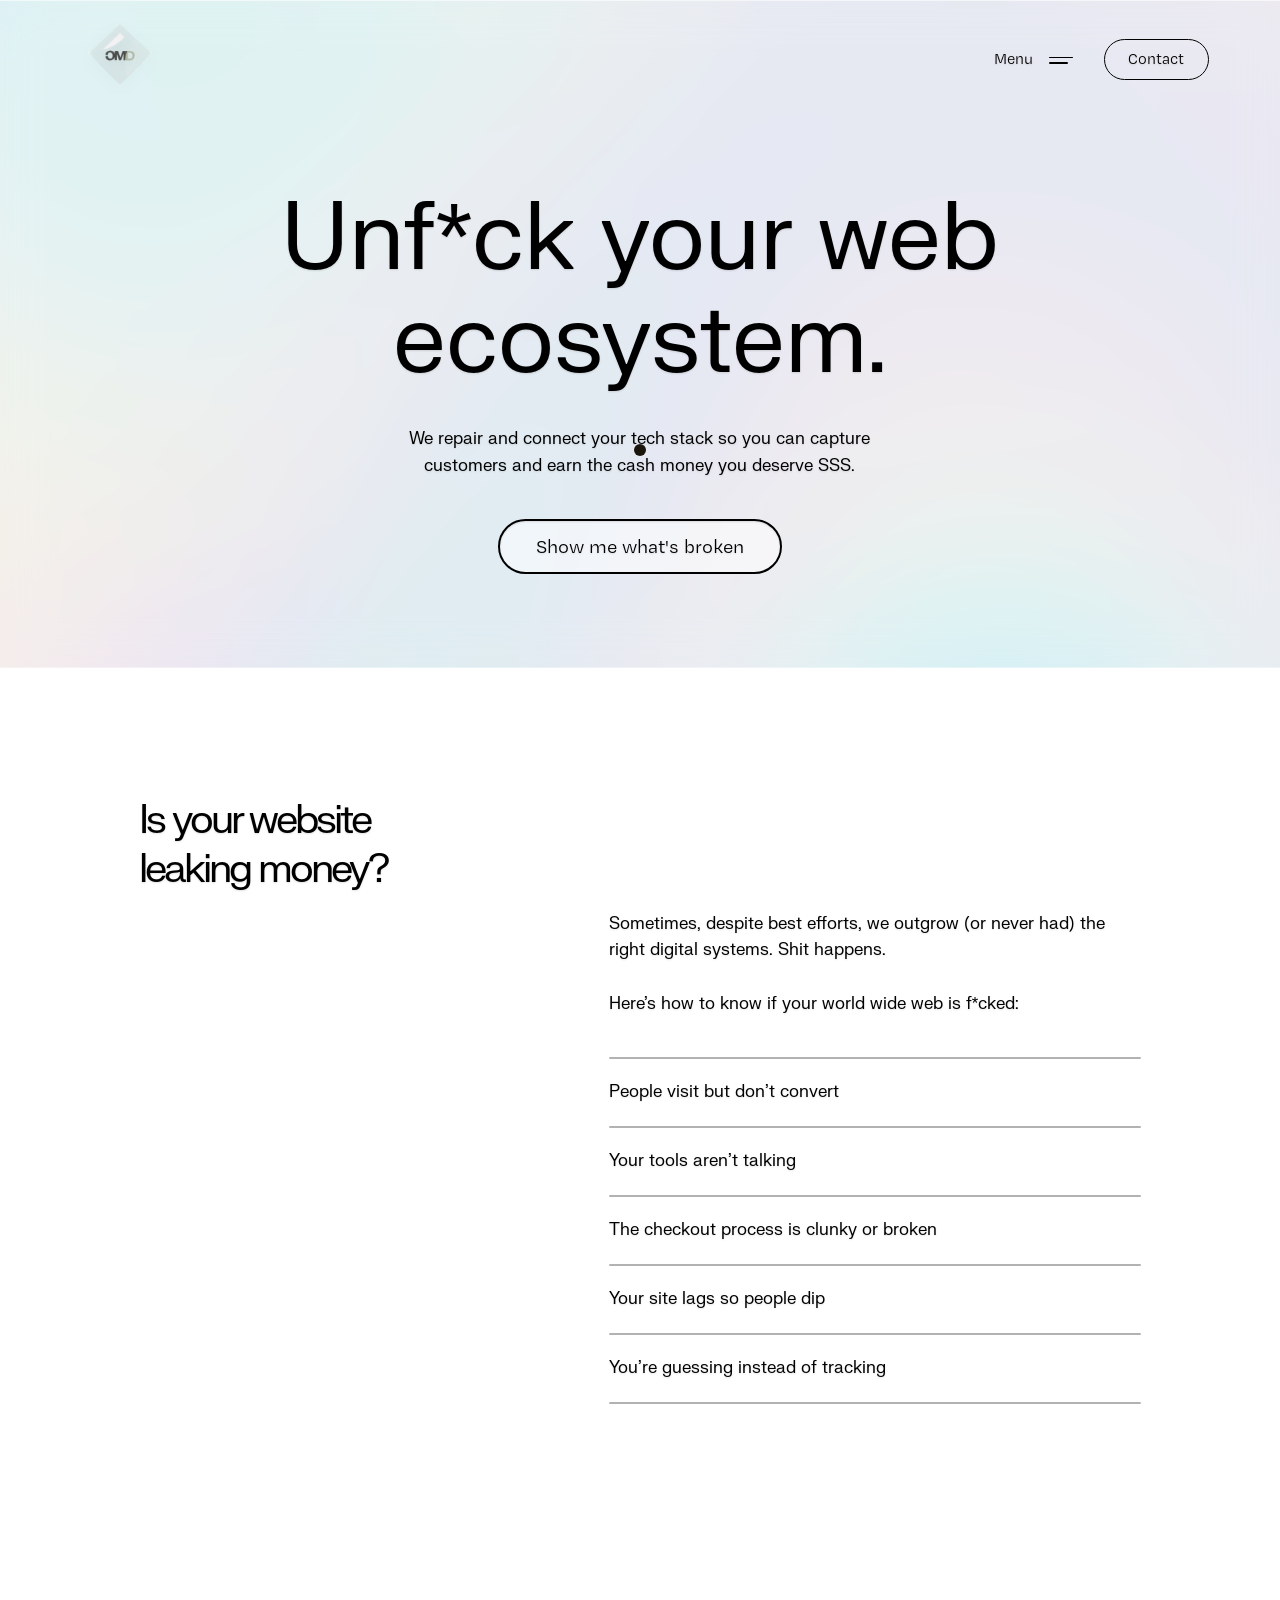
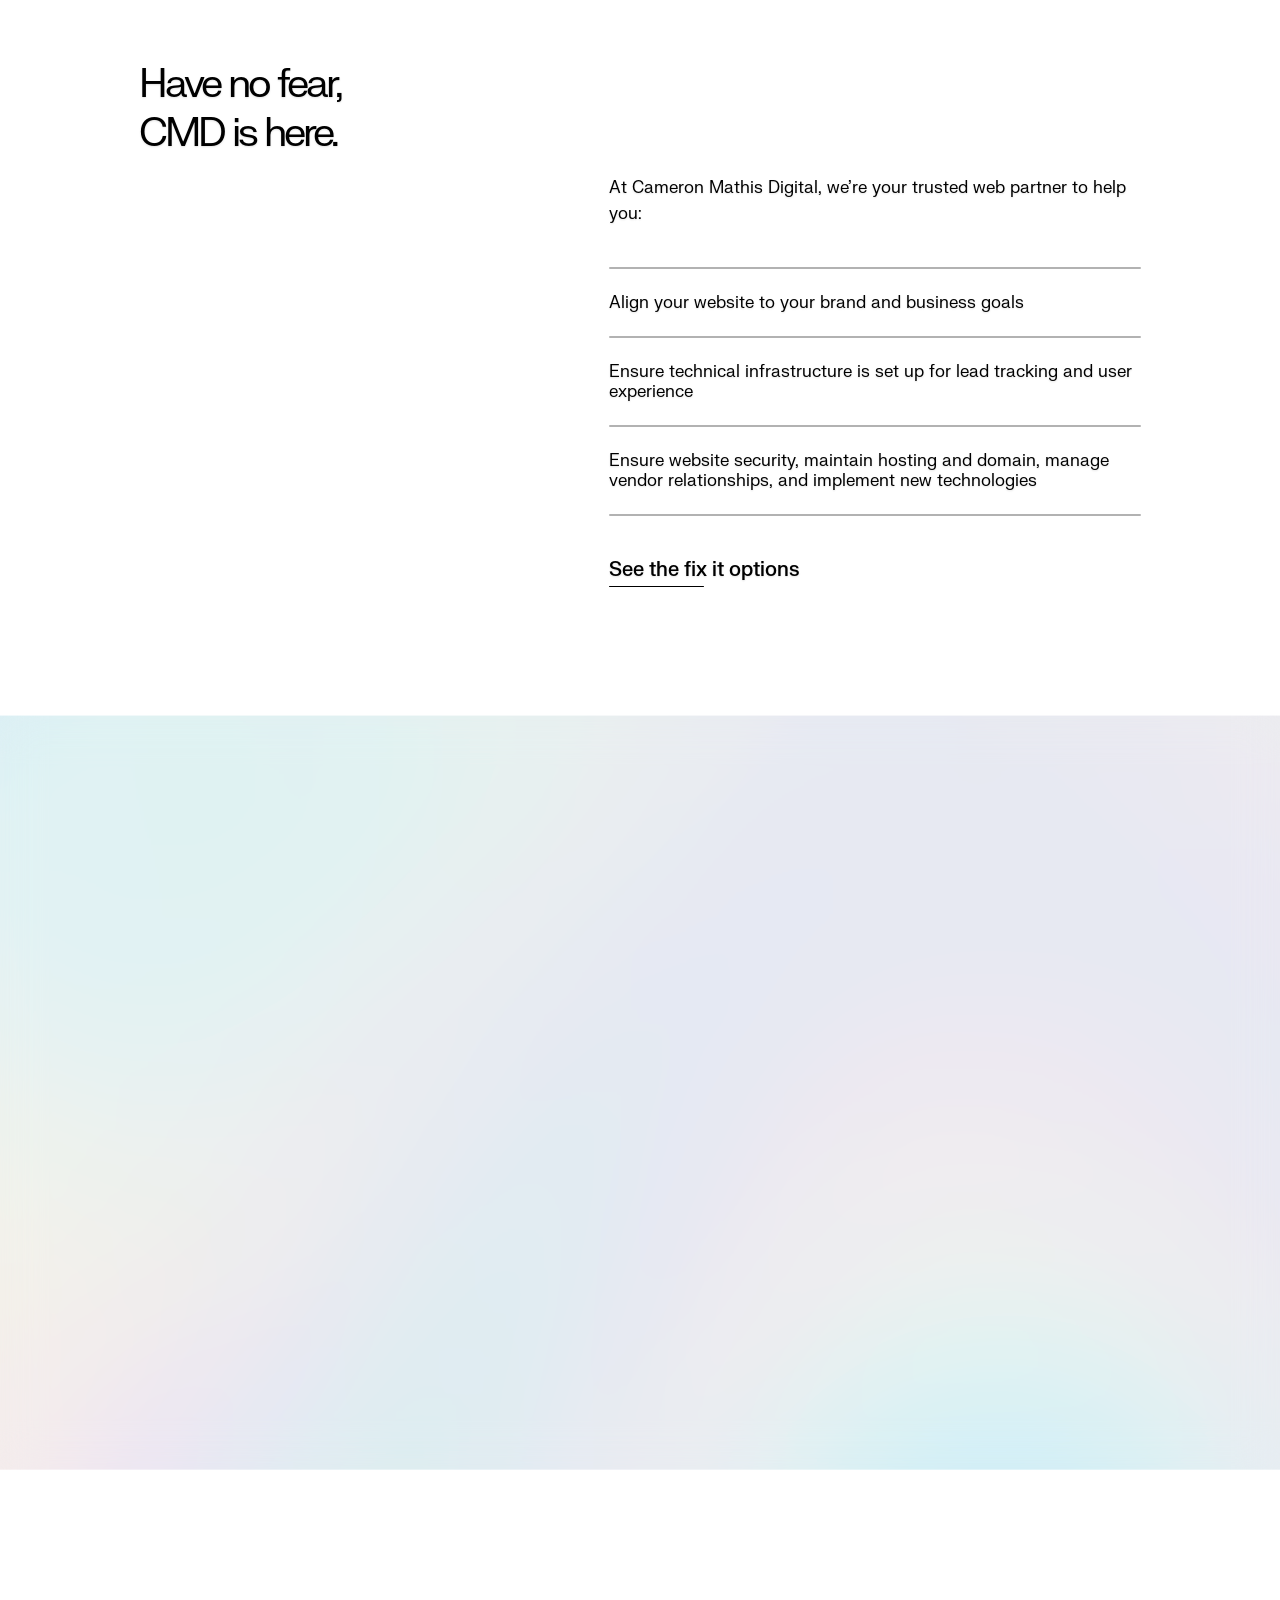
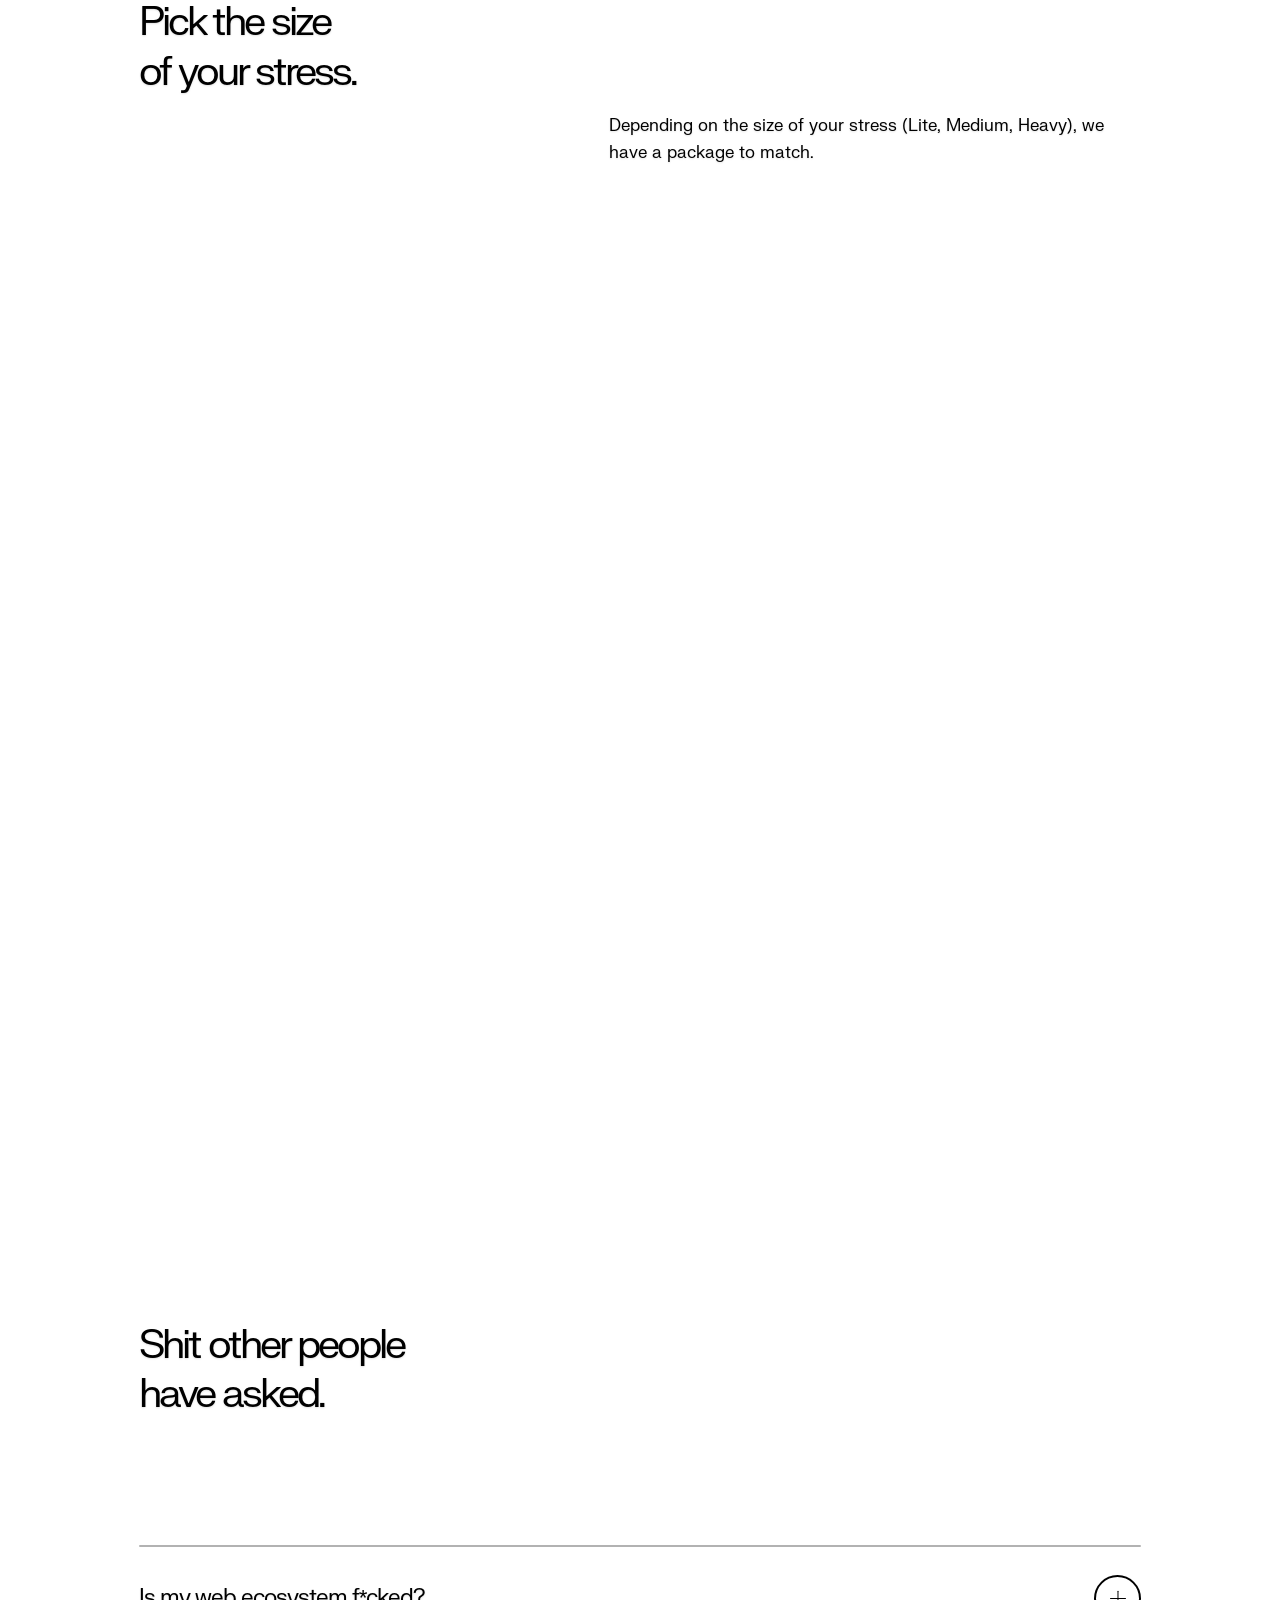
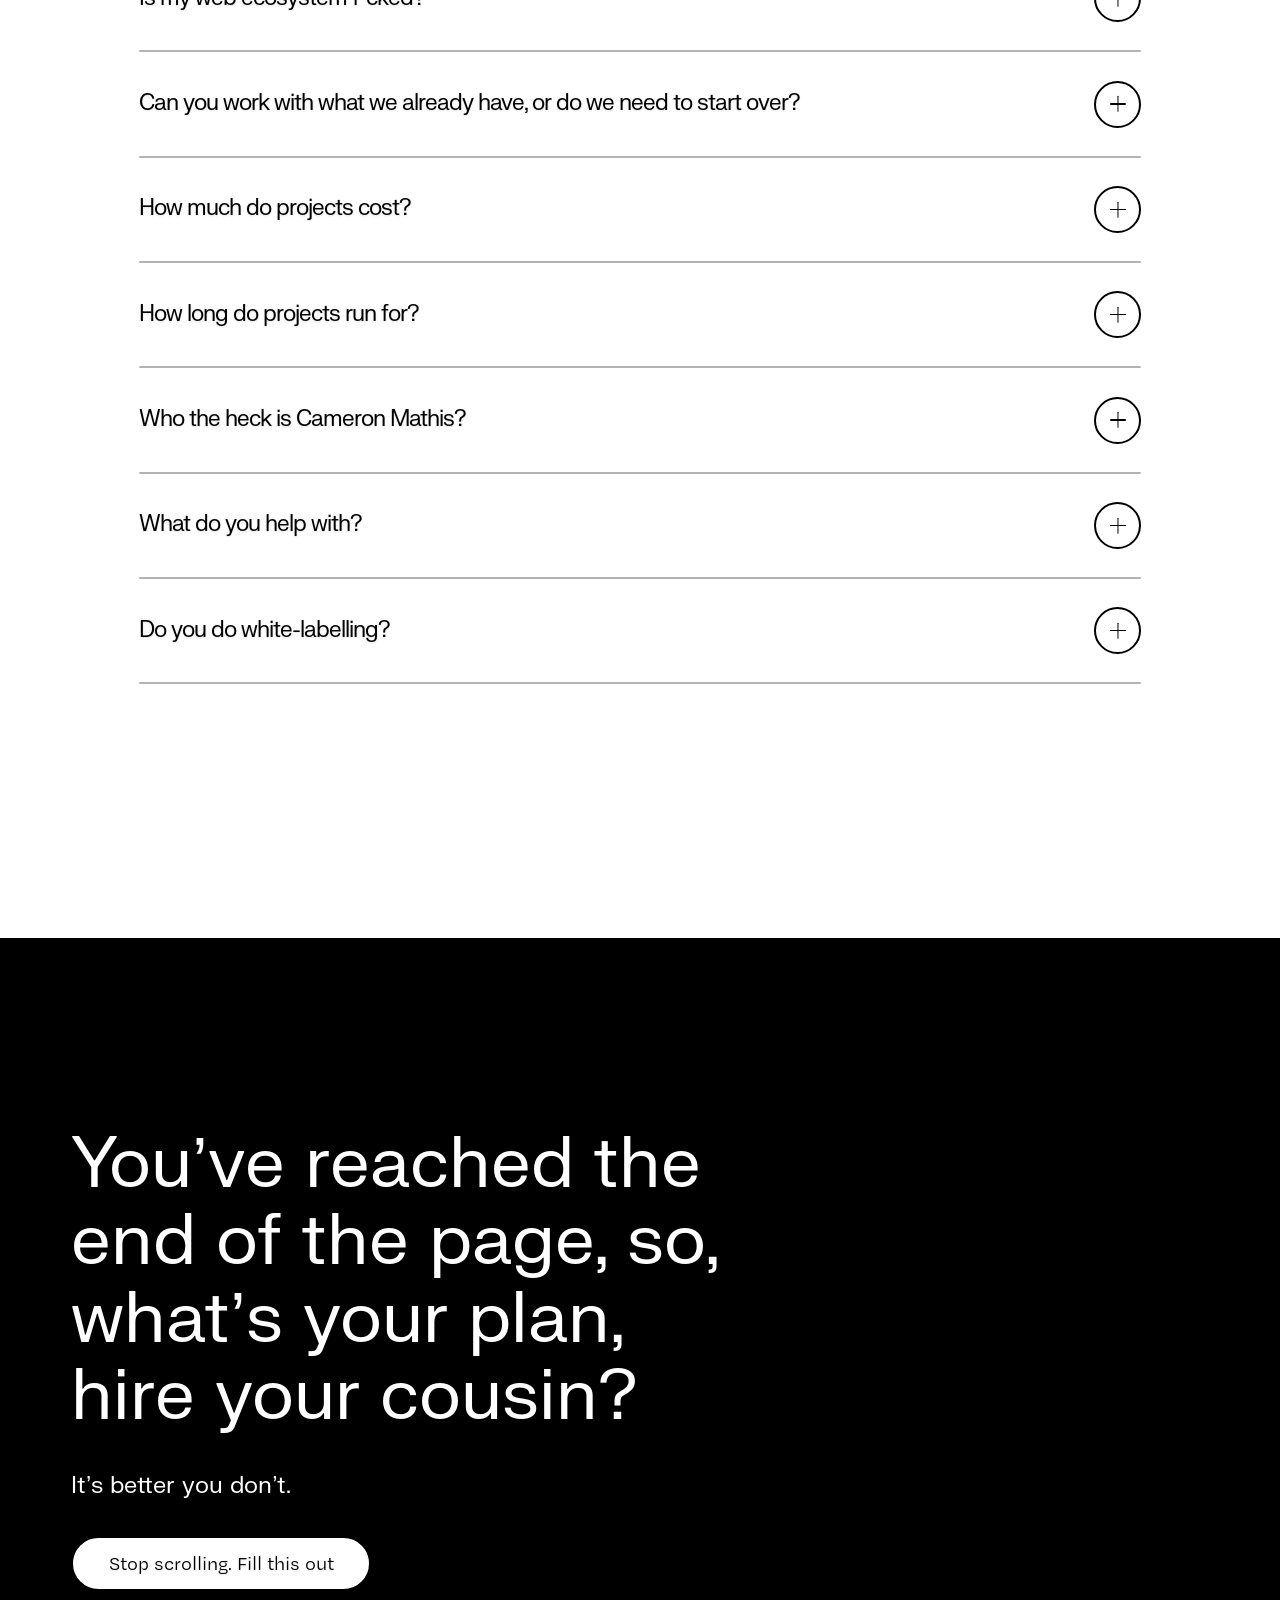
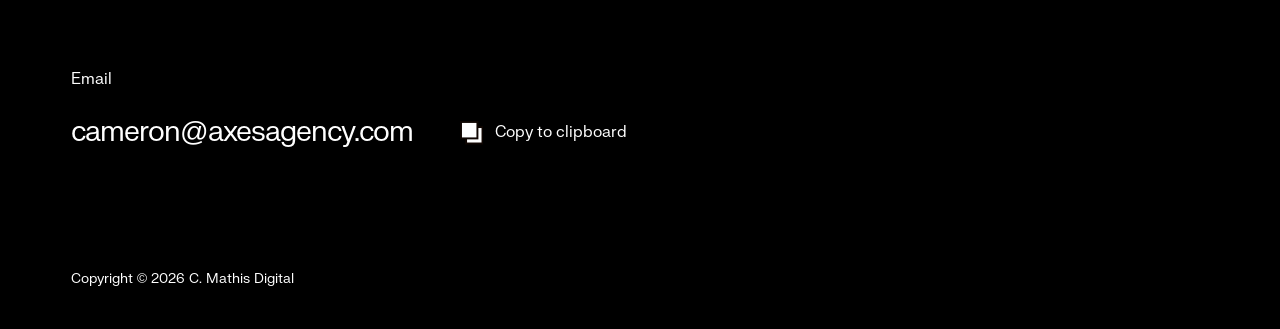
==== index.html @ 5ca5a6d3 "Rebalance Home profile and FAQ layout" ====
<!DOCTYPE html><!--  Last Published: Fri Nov 14 2025 07:41:12 GMT+0000 (Coordinated Universal Time)  -->
<html class="has-main-site has-faq-styles has-menu-styles has-content-bd3e60baa3 has-fluid-typography" data-wf-page="668653dd2ecaae8dc528843c" data-wf-site="668653dd2ecaae8dc52883ff" lang="en">
<head>
  <meta charset="utf-8">
  <title>Unf*ck Your Web Ecosystem | C. Mathis Digital</title>
  <meta name="description" content="We repair and connect your website and tech stack so you can capture customers. Web strategy, development, integrations and support from C. Mathis Digital.">
  <meta name="robots" content="noindex, nofollow, noarchive">
  <link rel="canonical" href="https://cmathisdigital.com/">
  <meta property="og:title" content="Unf*ck Your Web Ecosystem | C. Mathis Digital">
  <meta property="og:description" content="We repair and connect your website and tech stack so you can capture customers. Web strategy, development, integrations and support from C. Mathis Digital.">
  <meta property="og:url" content="https://cmathisdigital.com/">
  <meta property="og:type" content="website">
  <meta property="og:site_name" content="C. Mathis Digital">
  <meta property="og:locale" content="en_US">
  <meta property="og:image" content="https://cmathisdigital.com/images/cmd-opengraph-bg.jpg">
  <meta property="og:image:type" content="image/jpeg">
  <meta property="og:image:width" content="1920">
  <meta property="og:image:height" content="1080">
  <meta property="og:image:alt" content="C. Mathis Digital logo on a pastel holographic background">
  <meta name="twitter:card" content="summary_large_image">
  <meta name="twitter:title" content="Unf*ck Your Web Ecosystem | C. Mathis Digital">
  <meta name="twitter:description" content="We repair and connect your website and tech stack so you can capture customers. Web strategy, development, integrations and support from C. Mathis Digital.">
  <meta name="twitter:image" content="https://cmathisdigital.com/images/cmd-opengraph-bg.jpg">
  <meta name="twitter:image:alt" content="C. Mathis Digital logo on a pastel holographic background">
  <meta content="width=device-width, initial-scale=1" name="viewport">
  <link href="css/site.css?v=20260816-nav-cube-1" rel="stylesheet" type="text/css">
  <link href="css/pages/index.css?v=20260825-home-layout-3" rel="stylesheet" type="text/css">

  <script type="text/javascript">!function(o,c){var n=c.documentElement,t=" w-mod-";n.className+=t+"js",("ontouchstart"in o||o.DocumentTouch&&c instanceof DocumentTouch)&&(n.className+=t+"touch")}(window,document);</script>
  <link rel="icon" href="/cmd-website-staging/images/favicon.jpg" type="image/jpeg" sizes="32x32">
  <link rel="apple-touch-icon" href="/cmd-website-staging/images/webclip.jpg" sizes="256x256">
  <script src="/cmd-website-staging/js/tracking-config.js"></script>
  <script src="/cmd-website-staging/js/site-technical.js"></script>
  <script src="/cmd-website-staging/js/websites-cube.js?v=20260816-site-nav-1" type="module"></script>

</head>
<body class="main-site-page home-page">
  <div class="page-wrapper u-white-visible">
    <div class="cursor-wrapper hide-tablet blend-mode-difference">
      <div class="cursor_component text-align-center">
        <div class="cursor_dot">
          <div class="text-size-tiny is-cursor-text">View<br>project</div>
          <div class="button-reveal is-cursor-click-reveal"></div>
        </div>
      </div>
    </div>
    <nav data-w-id="37ed890e-b9cb-4460-ca87-1997b4a30c96" class="nav background-color-white">
      <div class="nav-container">
        <div class="nav-left">
          <a aria-label="home page link" data-w-id="37ed890e-b9cb-4460-ca87-1997b4a30c99" href="index.html" aria-current="page" class="nav-logo-link wsvc-nav-cube-link w-inline-block w--current">
            <span class="wsvc-cube-slot is-nav" data-cmd-cube data-cube-state="loading" aria-hidden="true">
              <video class="wsvc-cube-video" autoplay muted loop playsinline preload="auto" poster="assets/3d/cmd-crystal-cube/cmd-crystal-cube-v29_0001.png" width="1024" height="1024" aria-hidden="true" tabindex="-1" disablepictureinpicture style="position:absolute;inset:0;width:100%;height:100%;object-fit:contain;pointer-events:none;">
                <source src="assets/3d/cmd-crystal-cube/cmd-crystal-cube-v29-holo-alpha-web.webm" type='video/webm; codecs="vp9"'>
              </video>
              <img class="wsvc-cube-poster" src="assets/3d/cmd-crystal-cube/cmd-crystal-cube-v29_0001.png" width="1024" height="1024" loading="eager" decoding="async" fetchpriority="high" alt="" aria-hidden="true" style="position:absolute;inset:0;width:100%;height:100%;object-fit:contain;pointer-events:none;">
              <img class="wsvc-cube-fallback-logo" src="images/cmd-textlogo-transparent-dark.png" width="95" alt="" aria-hidden="true">
            </span>
          </a>
        </div>
        <div class="nav-right">
          <div fs-scrolldisable-element="toggle" data-w-id="37ed890e-b9cb-4460-ca87-1997b4a30c9b" class="nav-menu">
            <div class="padding-xxsmall">
              <div class="nav-button-text">Menu</div>
            </div>
            <div class="nav-button-burger">
              <div class="margin-bottom margin-custom2">
                <div class="burger-line top"></div>
              </div>
              <div class="burger-line bottom"></div>
            </div>
          </div>
          <a href="contact.html" id="cta-nav-contact" data-w-id="21a7c11e-49ca-c744-90dd-bbe94557fd65" class="button is-nav-button hide-mobile-landscape w-inline-block">
            <div class="button-text is-nav-button">Contact</div>
            <div class="button-reveal is-nav-button"></div>
          </a>
        </div>
      </div>
    </nav>
    <aside class="mega-menu_component background-color-black">
      <div class="mega-menu_inner-wrapper">
        <div class="mega-menu_grid">
          <nav class="menu_component">
            <a data-w-id="fe5844d1-ebc9-caad-d14b-fea8ce149991" href="about-me.html" class="menu_item is-mega-menu one w-inline-block">
              <div class="menu_item-inner">
                <div class="heading-custom1 is-mega-menu">El Head Honcho</div>
                <div class="div-hide is-menu-item">
                  <div class="menu_item-line is-white"></div>
                </div>
              </div>
            </a>
            <a data-w-id="fe5844d1-ebc9-caad-d14b-fea8ce149991" href="websites.html" class="menu_item is-mega-menu two w-inline-block">
              <div class="menu_item-inner">
                <div class="heading-custom1 is-mega-menu">Websites</div>
                <div class="div-hide is-menu-item">
                  <div class="menu_item-line is-white"></div>
                </div>
              </div>
            </a>
            <a href="ai-readiness.html" class="menu_item is-mega-menu two w-inline-block">
              <div class="menu_item-inner">
                <div class="heading-custom1 is-mega-menu">AI Readiness</div>
                <div class="div-hide is-menu-item"><div class="menu_item-line is-white"></div></div>
              </div>
            </a>
            <a data-w-id="fe5844d1-ebc9-caad-d14b-fea8ce149991" href="services.html" class="menu_item is-mega-menu two w-inline-block">
              <div class="menu_item-inner">
                <div class="heading-custom1 is-mega-menu">Fix it Options</div>
                <div class="div-hide is-menu-item">
                  <div class="menu_item-line is-white"></div>
                </div>
              </div>
            </a>
            <a data-w-id="fe5844d1-ebc9-caad-d14b-fea8ce149991" href="contact.html" class="menu_item is-mega-menu three w-inline-block">
              <div class="menu_item-inner">
                <div class="heading-custom1 is-mega-menu">Fill This Out</div>
                <div class="div-hide is-menu-item">
                  <div class="menu_item-line is-white"></div>
                </div>
              </div>
            </a>
            <a data-w-id="fe5844d1-ebc9-caad-d14b-fea8ce149991" href="index.html#faq-general" class="menu_item is-mega-menu four w-inline-block">
              <div class="menu_item-inner">
                <div class="heading-custom1 is-mega-menu">FAQ</div>
                <div class="div-hide is-menu-item">
                  <div class="menu_item-line is-white"></div>
                </div>
              </div>
            </a>
          </nav>
          <div id="w-node-fe5844d1-ebc9-caad-d14b-fea8ce14999d-ce149979" class="footer_top is-mega-menu">
            <div class="margin-bottom margin-medium hide-tablet">
              <div class="animated-heading_component">
                <div class="footer_heading-wrapper hide-tablet">
                  <div class="div-hide">
                    <div class="heading-line-one heading-medium">Want to start a project together?</div>
                  </div>
                  <div class="div-hide">
                    <div class="heading-line-two heading-medium">Get in touch</div>
                  </div>
                </div>
              </div>
              <div class="footer_heading-wrapper show-tablet">
                <h2 class="heading-medium">Want to start a project together? Get in touch</h2>
              </div>
            </div>
            <div class="margin-bottom margin-medium">
              <div class="footer_block">
                <div class="margin-bottom margin-0">
                  <div class="text-size-small">Email</div>
                </div>
                <div class="footer_email-wrapper">
                  <div fs-copyclip-element="copy-sibling" class="heading-small is-footer-link-text">cameron@axesagency.com</div>
                  <div fs-copyclip-message="Copied!" fs-copyclip-element="click" class="button-clipboard is-inverted">
                    <div class="button-clipboard-content">
                      <div class="button-clipboard-icon is-inverted w-embed"><svg width="100%" viewbox="0 0 24 25" fill="none" xmlns="http://www.w3.org/2000/svg">
                          <rect x="6.20312" y="7.20386" width="16.7972" height="16.7972" fill="white" stroke="#0F0602" stroke-width="2"></rect>
                          <rect x="1" y="1.99878" width="16.7972" height="16.7972" fill="white" stroke="#0F0602" stroke-width="2"></rect>
                        </svg></div>
                      <div class="text-size-small">Copy to clipboard</div>
                    </div>
                  </div>
                </div>
              </div>
            </div>
          </div>
        </div>
      </div>
    </aside>
    <main class="main-wrapper u-hue-rotate-start">
      <header class="section-home-header background-color-white">
        <div class="page-padding">
          <div class="container-large">
            <div class="padding-top padding-header">
              <div class="padding-vertical padding-xhuge hero">
                <div class="header_component home-hero-center u-max-width-62">
                  <h1 class="heading-xxlarge">Unf*ck your web ecosystem.</h1>
                  <div class="max-width-medium margin-top margin-small home-hero-subheadline">
                    <p class="text-size-regular">We repair and connect your tech stack so you can capture customers and earn the cash money you deserve $$$.</p>
                  </div>
                  <div class="margin-top margin-medium u-flex-center">
                    <div class="button-row u-justify-center">
                      <a id="cta-hero-services" href="services.html" class="button w-inline-block">
                        <div class="button-text">Show me what&#x27;s broken</div>
                        <div class="button-reveal"></div>
                      </a>
                    </div>
                  </div>
                </div>
              </div>
            </div>
          </div>
        </div>
      </header>
      <section class="section-home-2col background-color-gradient-bottom">
        <div class="page-padding">
          <div class="container-medium">
            <div class="padding-vertical padding-xhuge">
              <div class="_2col_component">
                <div class="_2col_content-left">
                  <div class="margin-bottom margin-xxsmall is-bigger-from-tablet">
                    <h2 class="max-width-small heading-medium u-heading-reset">
                      <span data-w-id="2f48ef6e-76c6-fb0f-0978-a3b91b677246" class="animated-heading_component hide-tablet u-display-block">
                        <span class="div-hide u-display-block"><span class="heading-line-one heading-large">Is your website</span></span>
                        <span class="div-hide u-display-block"><span class="heading-line-two heading-large">leaking money?</span></span>
                      </span>
                      <span class="show-tablet">Is your website leaking money?</span>
                    </h2>
                  </div>
                </div>
                <div class="_2col_content-right">
                  <div class="_2col_description-wrapper">
                    <div class="margin-bottom margin-medium">
                      <div class="max-width-medium">
                        <p data-w-id="c237e8fe-7716-ce5e-6b6c-036e14e442c2" class="text-size-medium overflow-hidden"><span class="p-line-one text-inline-tablet">Sometimes, despite best efforts, we outgrow (or never had) the right digital systems. Shit happens.<br><br>Here&#x27;s how to know if your world wide web is f*cked:</span></p>
                      </div>
                    </div>
                    <div class="max-width-medium">
                      <div class="track-line"></div>
                      <div class="div-block-5">
                        <div class="text-size-medium">People visit but don&#x27;t convert</div>
                      </div>
                      <div class="track-line"></div>
                      <div class="div-block-5">
                        <div class="text-size-medium">Your tools aren&#x27;t talking</div>
                      </div>
                      <div class="track-line"></div>
                      <div class="div-block-5">
                        <div class="text-size-medium">The checkout process is clunky or broken</div>
                      </div>
                      <div class="track-line"></div>
                      <div class="div-block-5">
                        <div class="text-size-medium">Your site lags so people dip</div>
                      </div>
                      <div class="track-line"></div>
                      <div class="div-block-5">
                        <div class="text-size-medium">You&#x27;re guessing instead of tracking</div>
                      </div>
                      <div class="track-line"></div>
                    </div>
                  </div>
                </div>
              </div>
            </div>
          </div>
        </div>
      </section>
      <section class="section-home-2col background-color-white">
        <div class="page-padding">
          <div class="container-medium">
            <div class="padding-vertical padding-xhuge">
              <div class="_2col_component">
                <div class="_2col_content-left">
                  <div class="margin-bottom margin-xxsmall is-bigger-from-tablet">
                    <h2 class="max-width-small heading-medium u-heading-reset">
                      <span class="animated-heading_component hide-tablet u-display-block">
                        <span class="div-hide u-display-block"><span class="heading-line-one heading-large">Have no fear,</span></span>
                        <span class="div-hide u-display-block"><span class="heading-line-two heading-large">CMD is here.</span></span>
                      </span>
                      <span class="show-tablet">Have no fear, CMD is here.</span>
                    </h2>
                  </div>
                </div>
                <div class="_2col_content-right">
                  <div class="_2col_description-wrapper">
                    <div class="margin-bottom margin-medium">
                      <div class="max-width-medium">
                        <p class="text-size-medium">At Cameron Mathis Digital, we&#x27;re your trusted web partner to help you:</p>
                      </div>
                    </div>
                    <div class="margin-bottom margin-medium">
                      <div class="max-width-medium">
                        <div class="track-line"></div>
                        <div class="div-block-5">
                          <div class="text-size-regular">Align your website to your brand and business goals</div>
                        </div>
                        <div class="track-line"></div>
                        <div class="div-block-5">
                          <div class="text-size-regular">Ensure technical infrastructure is set up for lead tracking and user experience</div>
                        </div>
                        <div class="track-line"></div>
                        <div class="div-block-5">
                          <div class="text-size-regular">Ensure website security, maintain hosting and domain, manage vendor relationships, and implement new technologies</div>
                        </div>
                        <div class="track-line"></div>
                      </div>
                    </div>
                    <a id="cta-home-fixit" href="services.html" class="button-secondary w-inline-block">
                      <div class="button-secondary-text">See the fix it options</div>
                      <div class="div-hide is-button-secondary">
                        <div data-w-id="8ffd0de7-1075-d814-b42c-c760c6ef49a0" class="button-secondary-line one"></div>
                        <div data-w-id="93a63694-6f9f-c37e-8aee-d4d6f730e2eb" class="button-secondary-line two"></div>
                        <div data-w-id="58793d79-93f6-2309-1682-ac3f5063f2a1" class="button-secondary-line three"></div>
                      </div>
                    </a>
                  </div>
                </div>
              </div>
            </div>
          </div>
        </div>
      </section>
      <section class="section-home-testimonial overflow-hidden">
        <div class="page-padding">
          <div class="container-large overflow-hidden">
            <div class="padding-bottom">
              <div data-w-id="3a5b6956-8c74-ef88-5dc9-c2d744c58178" class="testimonial_component">
                <div class="margin-bottom margin-large">
                  <div id="basic-swiper" class="swiper w-dyn-list">
                    <div class="swiper-wrapper testimonial_list">
                      <div class="swiper-slide testimonial_item">
                        <div class="margin-bottom margin-medium">
                          <div class="testimonial_text-wrapper">
                            <div class="max-width-large">
                              <p class="text-size-large is-testimonial-text">&#x201C;Cameron is the magic bringing your vision to life. Cameron&#x2019;s expertise in web and mobile platforms, digital advertising and marketing, combined with his dedication and talent, make him essential to any project.&#x201D;</p>
                            </div>
                          </div>
                        </div>
                        <div class="max-width-large align-center">
                          <div class="testimonial_profile">
                            <div class="testimonial_profile-title">
                              <div class="margin-bottom margin-tiny">
                                <h3 class="heading-small">Kate Chaung</h3>
                              </div>
                              <div class="text-size-regular">Founder and CEO, K8C Studio</div>
                            </div>
                          </div>
                        </div>
                      </div>
                      <div class="swiper-slide testimonial_item">
                        <div class="margin-bottom margin-medium">
                          <div class="testimonial_text-wrapper">
                            <div class="max-width-large">
                              <p class="text-size-large is-testimonial-text">&#x201C;We needed a site that could handle complex functionality without losing the vision behind the brand, and Cameron delivered on both. He&#x2019;s stayed on to support and evolve the site with us, and has become a true partner in the process.&#x201D;</p>
                            </div>
                          </div>
                        </div>
                        <div class="max-width-large align-center">
                          <div class="testimonial_profile">
                            <div class="testimonial_profile-title">
                              <div class="margin-bottom margin-tiny">
                                <h3 class="heading-small">Garvy Golden</h3>
                              </div>
                              <div class="text-size-regular">Founder, Spark DNA</div>
                            </div>
                          </div>
                        </div>
                      </div>
                    </div>
                  </div>
                </div>
                <div class="testimonial_arrow-wrapper">
                  <div id="testimonial-arrow-left" data-w-id="d3977386-fe9a-3cb7-0ed1-60b1de2d84f7" class="testimonial_arrow-left">
                    <div data-w-id="45b06491-169f-525f-5855-82f18e6fb4a3" class="testimonial_arrow-icon is-left w-embed"><svg width="20" height="13" viewbox="0 0 20 13" fill="none" xmlns="http://www.w3.org/2000/svg">
                        <path d="M19.5 6.025V7.725H11.9276V6.025H19.5Z" fill="#0F0602"></path>
                        <path d="M10.8355 12.5L0 7.325V5.675L10.8355 0.5V2.425L5.45511 4.7C4.0602 5.3 2.69019 5.85 1.37 6.375V6.6C2.7151 7.15 4.11002 7.7 5.45511 8.3L10.8355 10.575V12.5Z" fill="#0F0602"></path>
                      </svg></div>
                    <div data-w-id="41488203-d76b-a598-25cb-224b24271f99" class="testimonial_arrow-icon is-hover-left w-embed"><svg width="20" height="13" viewbox="0 0 20 13" fill="none" xmlns="http://www.w3.org/2000/svg">
                        <path d="M19.5 6.025V7.725H11.9276V6.025H19.5Z" fill="#ffffff"></path>
                        <path d="M10.8355 12.5L0 7.325V5.675L10.8355 0.5V2.425L5.45511 4.7C4.0602 5.3 2.69019 5.85 1.37 6.375V6.6C2.7151 7.15 4.11002 7.7 5.45511 8.3L10.8355 10.575V12.5Z" fill="#ffffff"></path>
                      </svg></div>
                    <div data-w-id="1f585e3a-282f-2923-cfdb-76f6eab1cf92" class="button-reveal"></div>
                  </div>
                  <div id="testimonial-arrow-right" data-w-id="d3977386-fe9a-3cb7-0ed1-60b1de2d84f8" class="testimonial_arrow-right w-node-d3977386-fe9a-3cb7-0ed1-60b1de2d84f8-c528843c">
                    <div data-w-id="ec03e53a-0812-eda1-c5f3-3ec8bbaa29e8" class="testimonial_arrow-icon is-hover-right w-embed"><svg width="20" height="13" viewbox="0 0 20 13" fill="none" xmlns="http://www.w3.org/2000/svg">
                        <path d="M0 6.025V7.725H7.57239V6.025H0Z" fill="#ffffff"></path>
                        <path d="M8.66451 12.5L19.5 7.325V5.675L8.66451 0.5V2.425L14.0449 4.7C15.4398 5.3 16.8098 5.85 18.13 6.375V6.6C16.7849 7.15 15.39 7.7 14.0449 8.3L8.66451 10.575V12.5Z" fill="#ffffff"></path>
                      </svg></div>
                    <div data-w-id="cd9953f7-5682-6d03-be0b-f286f3052e09" class="testimonial_arrow-icon is-right w-embed"><svg width="20" height="13" viewbox="0 0 20 13" fill="none" xmlns="http://www.w3.org/2000/svg">
                        <path d="M0 6.025V7.725H7.57239V6.025H0Z" fill="#0F0602"></path>
                        <path d="M8.66451 12.5L19.5 7.325V5.675L8.66451 0.5V2.425L14.0449 4.7C15.4398 5.3 16.8098 5.85 18.13 6.375V6.6C16.7849 7.15 15.39 7.7 14.0449 8.3L8.66451 10.575V12.5Z" fill="currentColor"></path>
                      </svg></div>
                    <div data-w-id="c67a216f-4bef-f1bd-a618-db8f934ed016" class="button-reveal"></div>
                  </div>
                </div>
              </div>
            </div>
          </div>
        </div>
      </section>
      <section class="section-home-2col background-color-white">
        <div class="page-padding">
          <div class="container-medium">
            <div class="padding-vertical padding-xhuge">
              <div class="_2col_component">
                <div class="_2col_content-left">
                  <div class="margin-bottom margin-xxsmall is-bigger-from-tablet">
                    <h2 class="max-width-small heading-medium u-heading-reset">
                      <span class="animated-heading_component hide-tablet u-display-block">
                        <span class="div-hide u-display-block"><span class="heading-line-one heading-large">Pick the size</span></span>
                        <span class="div-hide u-display-block"><span class="heading-line-two heading-large">of your stress.</span></span>
                      </span>
                      <span class="show-tablet">Pick the size of your stress.</span>
                    </h2>
                  </div>
                </div>
                <div class="_2col_content-right">
                  <div class="_2col_description-wrapper">
                    <div class="margin-bottom margin-medium">
                      <div class="max-width-medium">
                        <p class="text-size-medium">Depending on the size of your stress (Lite, Medium, Heavy), we have a package to match.</p>
                      </div>
                    </div>
                    <a id="cta-home-packages" data-w-id="4aa678d6-333d-3dec-ae2f-285d0b671c4e" href="services.html" class="button w-inline-block">
                      <div data-w-id="3aed339a-b825-eb6b-a7d1-6984985f5052" class="button-text">Unf*ck your web</div>
                      <div data-w-id="68bf4417-ee32-23a5-981f-15aa923c042a" class="button-reveal"></div>
                    </a>
                  </div>
                </div>
              </div>
            </div>
          </div>
        </div>
      </section>
      <section class="section-about-profile">
        <div class="page-padding">
          <div class="container-medium">
            <div class="padding-vertical padding-xhuge">
              <div data-w-id="3300fbd6-0db9-5030-695c-df2a8a42260f" class="w-layout-grid about-profile_component home u-opacity-0">
                <div id="w-node-_3300fbd6-0db9-5030-695c-df2a8a422610-c528843c" class="about-profile_content">
                  <div data-w-id="76c8c355-fa28-1f39-e8c9-42666e18d257" class="animated-heading_component">
                    <div class="home-about-heading hide-tablet">
                      <div class="div-hide">
                        <div class="heading-line-one heading-large">And who&#x2019;s this</div>
                      </div>
                      <div class="div-hide">
                        <div class="heading-line-two heading-large">Cameron guy?</div>
                      </div>
                    </div>
                    <h2 class="home-about-heading-mobile heading-large show-tablet"><span>And who&#x2019;s this</span><span>Cameron guy?</span></h2>
                  </div>
                  <div id="w-node-_7ec52d89-2dda-6034-a08f-33602b5c4dcc-c528843c" class="about-profile_image-wrapper desktop-hide">
                    <div class="image-showcase-vertical home"><img src="images/CMD-website---bw-headshot1.jpg" loading="lazy" width="Auto" sizes="100vw" alt="" srcset="images/CMD-website---bw-headshot1-p-500.jpg 500w, images/CMD-website---bw-headshot1-p-800.jpg 800w, images/CMD-website---bw-headshot1-p-1080.jpg 1080w, images/CMD-website---bw-headshot1.jpg 1195w" class="image-wrapper_image low-opac">
                      <div class="reveal-bottom"></div>
                    </div>
                  </div>
                  <div class="max-width-medium margin-top home-about-summary">
                    <p data-w-id="3300fbd6-0db9-5030-695c-df2a8a422612" class="text-size-regular large-mobile"><span class="p-line-one text-inline-tablet">Meet Cameron Mathis &#x2014; a punk-coded web strategist from Fresno who has spent a decade turning messy digital systems into websites that are easier to use and better at making money. He combines web strategy, design, development, and marketing into practical systems that work. Offline, he&#x2019;s usually walking the dog, playing one of four instruments, or on the golf course.</span></p>
                    <div class="home-about-credentials">
                      <div class="home-about-credential">
                        <h3 class="home-about-credential-label">Experience</h3>
                        <p>Infinite Marketing &#x2014; Web Director (2023+)<br>McAdams Group &#x2014; Sr. Web Strategist (2022+)<br>Axes Agency &#x2014; Web/Digital Director (2019+)<br>Fandom Marketing &#x2014; Web Project Manager (2017&#x2013;2019)</p>
                      </div>
                      <div class="home-about-credential">
                        <h3 class="home-about-credential-label">Selected brands</h3>
                        <p>Clif Bar, Zeiss, Bumble Bee, Clorox, Luna Bar, Muscle Sport, Bowflex, Qualcomm, Ford, Robin&#x27;s Brothers, and Upwork.</p>
                      </div>
                    </div>
                    <div class="button-row margin-top margin-small">
                      <a id="cta-home-about" href="about-me.html" class="button-secondary w-inline-block">
                        <div class="button-secondary-text">He seems cool</div>
                        <div class="div-hide is-button-secondary">
                          <div data-w-id="8ffd0de7-1075-d814-b42c-c760c6ef49a0" class="button-secondary-line one"></div>
                          <div data-w-id="93a63694-6f9f-c37e-8aee-d4d6f730e2eb" class="button-secondary-line two"></div>
                          <div data-w-id="58793d79-93f6-2309-1682-ac3f5063f2a1" class="button-secondary-line three"></div>
                        </div>
                      </a>
                    </div>
                  </div>
                </div>
                <div id="w-node-_3300fbd6-0db9-5030-695c-df2a8a422621-c528843c" class="about-profile_image-wrapper mobile-hide">
                  <div class="image-showcase-vertical home"><img src="images/CMD-website---bw-headshot1.jpg" loading="lazy" width="Auto" sizes="(max-width: 479px) 298.2124938964844px, (max-width: 767px) 62vw, 29vw" alt="" srcset="images/CMD-website---bw-headshot1-p-500.jpg 500w, images/CMD-website---bw-headshot1-p-800.jpg 800w, images/CMD-website---bw-headshot1-p-1080.jpg 1080w, images/CMD-website---bw-headshot1.jpg 1195w" class="image-wrapper_image low-opac">
                    <div class="reveal-bottom hidden"></div>
                  </div>
                </div>
              </div>
            </div>
          </div>
        </div>
      </section>
      <section class="section-faq-faq">
        <div class="page-padding">
          <div class="container-medium">
            <div class="padding-vertical padding-xhuge">
              <div class="margin-bottom margin-custom1">
                <div class="margin-bottom margin-custom1">
                  <h2 class="max-width-small heading-medium u-heading-reset">
                    <span data-w-id="17c8193d-e002-a7bc-9607-4d448629601d" class="animated-heading_component hide-tablet u-display-block">
                      <span class="div-hide u-display-block"><span class="heading-line-one heading-large">Shit other people</span></span>
                      <span class="div-hide u-display-block"><span class="heading-line-two heading-large">have asked.</span></span>
                    </span>
                    <span class="show-tablet">Shit other people have asked.</span>
                  </h2>
                </div>
                <div class="faq_component home-align">
                  <div class="home-faq-list">
                    <div class="track-line"></div>
                    <div id="faq-general" class="faq_list-wrapper">
                      <div role="list" class="faq_list">
                    <div data-click="faq" role="listitem" class="faq_item w-dyn-item">
                      <div class="card-whipe-b background-color-grey"></div>
                      <div class="faq_question">
                        <div class="max-width-large">
                          <h3 class="heading-small">Is my web ecosystem f*cked?</h3>
                        </div>
                        <div class="faq_button">
                          <div class="button-reveal is-faq hide-tablet"></div>
                          <div class="faq_button-line"></div>
                          <div class="faq_button-line absolute"></div>
                        </div>
                      </div>
                      <div class="faq_answer">
                        <div class="max-width-large">
                          <div class="faq-rich-text w-richtext">
                            <p>If you&#x27;re losing leads, don&#x27;t have your tech connected, and are unsure about your data, maybe a little. Fear not because CMD is here to help. <a href="services.html">Explore our packages</a> to see what&#x27;s broken. We&#x27;ll fix it.</p>
                          </div>
                        </div>
                      </div>
                      <div class="track_component is-faq">
                        <div class="track-line"></div>
                        <div class="track_progress horizontal"></div>
                      </div>
                    </div>
                    <div data-click="faq" role="listitem" class="faq_item w-dyn-item">
                      <div class="card-whipe-b background-color-grey"></div>
                      <div class="faq_question">
                        <div class="max-width-large">
                          <h3 class="heading-small">Can you work with what we already have, or do we need to start over?</h3>
                        </div>
                        <div class="faq_button">
                          <div class="button-reveal is-faq hide-tablet"></div>
                          <div class="faq_button-line"></div>
                          <div class="faq_button-line absolute"></div>
                        </div>
                      </div>
                      <div class="faq_answer">
                        <div class="max-width-large">
                          <div class="faq-rich-text w-richtext">
                            <p>We can definitely work with what you have in some cases. If you don&#x27;t see your problem in our fix it options, give us some info by <a href="#Footer">filling this out</a>. We&#x27;ll be in touch.</p>
                          </div>
                        </div>
                      </div>
                      <div class="track_component is-faq">
                        <div class="track-line"></div>
                        <div class="track_progress horizontal"></div>
                      </div>
                    </div>
                    <div data-click="faq" role="listitem" class="faq_item w-dyn-item">
                      <div class="card-whipe-b background-color-grey"></div>
                      <div class="faq_question">
                        <div class="max-width-large">
                          <h3 class="heading-small">How much do projects cost?</h3>
                        </div>
                        <div class="faq_button">
                          <div class="button-reveal is-faq hide-tablet"></div>
                          <div class="faq_button-line"></div>
                          <div class="faq_button-line absolute"></div>
                        </div>
                      </div>
                      <div class="faq_answer">
                        <div class="max-width-large">
                          <div class="faq-rich-text w-richtext">
                            <p>How long is a piece of string? No but for real, projects range from $500 to $10,000 USD as a general rule, you can explore the range of solutions <a href="services.html">here</a>.</p>
                          </div>
                        </div>
                      </div>
                      <div class="track_component is-faq">
                        <div class="track-line"></div>
                        <div class="track_progress horizontal"></div>
                      </div>
                    </div>
                    <div data-click="faq" role="listitem" class="faq_item w-dyn-item">
                      <div class="card-whipe-b background-color-grey"></div>
                      <div class="faq_question">
                        <div class="max-width-large">
                          <h3 class="heading-small">How long do projects run for?</h3>
                        </div>
                        <div class="faq_button">
                          <div class="button-reveal is-faq hide-tablet"></div>
                          <div class="faq_button-line"></div>
                          <div class="faq_button-line absolute"></div>
                        </div>
                      </div>
                      <div class="faq_answer">
                        <div class="max-width-large">
                          <div class="faq-rich-text w-richtext">
                            <p>Our shortest turn-around time is 4 weeks for simple deliverables, more complex fixes can take 3-6 months.</p>
                          </div>
                        </div>
                      </div>
                      <div class="track_component is-faq">
                        <div class="track-line"></div>
                        <div class="track_progress horizontal"></div>
                      </div>
                    </div>
                    <div data-click="faq" role="listitem" class="faq_item w-dyn-item">
                      <div class="card-whipe-b background-color-grey"></div>
                      <div class="faq_question">
                        <div class="max-width-large">
                          <h3 class="heading-small">Who the heck is Cameron Mathis?</h3>
                        </div>
                        <div class="faq_button">
                          <div class="button-reveal is-faq hide-tablet"></div>
                          <div class="faq_button-line"></div>
                          <div class="faq_button-line absolute"></div>
                        </div>
                      </div>
                      <div class="faq_answer">
                        <div class="max-width-large">
                          <div class="faq-rich-text w-richtext">
                            <p>The head guy in charge. He&#x27;s your Director of Web Services and Strategy, working in this field for 10 years, and is relaxed, knowledgeable, down-to-earth, and loves a good game of golf. He is cool (hey).</p>
                          </div>
                        </div>
                      </div>
                      <div class="track_component is-faq">
                        <div class="track-line"></div>
                        <div class="track_progress horizontal"></div>
                      </div>
                    </div>
                    <div data-click="faq" role="listitem" class="faq_item w-dyn-item">
                      <div class="card-whipe-b background-color-grey"></div>
                      <div class="faq_question">
                        <div class="max-width-large">
                          <h3 class="heading-small">What do you help with?</h3>
                        </div>
                        <div class="faq_button">
                          <div class="button-reveal is-faq hide-tablet"></div>
                          <div class="faq_button-line"></div>
                          <div class="faq_button-line absolute"></div>
                        </div>
                      </div>
                      <div class="faq_answer">
                        <div class="max-width-large">
                          <div class="faq-rich-text w-richtext">
                            <p>Landing page builds, funnel set up and connections, optimizing your website strategy, integrating your marketing funnel, advertising tracking, the list goes on.</p>
                          </div>
                        </div>
                      </div>
                      <div class="track_component is-faq">
                        <div class="track-line"></div>
                        <div class="track_progress horizontal"></div>
                      </div>
                    </div>
                    <div data-click="faq" role="listitem" class="faq_item w-dyn-item">
                      <div class="card-whipe-b background-color-grey"></div>
                      <div class="faq_question">
                        <div class="max-width-large">
                          <h3 class="heading-small">Do you do white-labelling?</h3>
                        </div>
                        <div class="faq_button">
                          <div class="button-reveal is-faq hide-tablet"></div>
                          <div class="faq_button-line"></div>
                          <div class="faq_button-line absolute"></div>
                        </div>
                      </div>
                      <div class="faq_answer">
                        <div class="max-width-large">
                          <div class="faq-rich-text w-richtext">
                            <p>Yes we do. <a href="#Footer">Fill this out</a> and we&#x27;ll be in touch.</p>
                          </div>
                        </div>
                      </div>
                      <div class="track_component is-faq">
                        <div class="track-line"></div>
                        <div class="track_progress horizontal"></div>
                      </div>
                    </div>
                      </div>
                    </div>
                  </div>
                </div>
              </div>
            </div>
          </div>
        </div>
      </section>
    </main>
    <footer id="Footer" class="footer">
      <div class="page-padding">
        <div class="container-large">
          <div class="padding-top padding-huge">
            <div class="padding-bottom padding-medium">
              <div class="footer_component text-color-white">
                <div class="margin-bottom margin-medium">
                  <div class="footer_top">
                    <div class="margin-bottom margin-xlarge">
                      <h2 class="footer_heading-wrapper heading-xlarge u-heading-reset">
                        <span data-w-id="2b65dd58-bbc0-1838-743e-dadf15abc4e8" class="animated-heading_component hide-tablet u-display-block">
                          <span class="div-hide u-display-block"><span class="heading-line-one heading-xlarge">You&#x2019;ve reached the end of the page, so,</span></span>
                          <span class="div-hide u-display-block"><span class="heading-line-two heading-xlarge">what&#x2019;s your plan, hire your cousin?</span></span>
                        </span>
                        <span class="show-tablet">You&#x2019;ve reached the end of the page, so, what&#x2019;s your plan, hire your cousin?</span>
                      </h2>
                      <div class="max-width-medium margin-top margin-small">
                        <p class="text-size-medium">It&#x2019;s better you don&#x2019;t.</p>
                      </div>
                      <div class="button-row margin-top margin-small">
                        <a id="cta-footer-form" href="mailto:cameron@axesagency.com" class="button is-alternate w-inline-block">
                          <div class="button-text">Stop scrolling. Fill this out</div>
                        </a>
                      </div>
                    </div>
                    <div class="margin-bottom margin-medium">
                      <div data-w-id="2b65dd58-bbc0-1838-743e-dadf15abc4f4" class="footer_block">
                        <div class="margin-bottom margin-xxsmall">
                          <div class="text-size-small">Email</div>
                        </div>
                        <div class="footer_email-wrapper">
                          <div fs-copyclip-element="copy-sibling" class="heading-small is-footer-link-text">cameron@axesagency.com</div>
                          <div fs-copyclip-message="Copied!" fs-copyclip-element="click" data-w-id="2b65dd58-bbc0-1838-743e-dadf15abc4fb" class="button-clipboard is-inverted">
                            <div class="button-clipboard-content">
                              <div class="button-clipboard-icon is-inverted w-embed"><svg width="100%" viewbox="0 0 24 25" fill="none" xmlns="http://www.w3.org/2000/svg">
                                  <rect x="6.20312" y="7.20386" width="16.7972" height="16.7972" fill="white" stroke="#0F0602" stroke-width="2"></rect>
                                  <rect x="1" y="1.99878" width="16.7972" height="16.7972" fill="white" stroke="#0F0602" stroke-width="2"></rect>
                                </svg></div>
                              <div class="text-size-small">Copy to clipboard</div>
                            </div>
                          </div>
                        </div>
                      </div>
                    </div>
                    <!-- TODO: add C. Mathis Digital social URLs, then remove the "hidden" class to show this block -->
                    <div data-w-id="2b65dd58-bbc0-1838-743e-dadf15abc500" class="footer_block hidden">
                      <div class="margin-bottom margin-tiny">
                        <div class="text-size-small">Social</div>
                      </div>
                      <div class="footer_social-wrapper">
                        <a data-w-id="2b65dd58-bbc0-1838-743e-dadf15abc505" href="#" target="_blank" class="footer_social-link is-first w-inline-block">
                          <div class="heading-xsmall is-footer-link-text">Linkedin</div>
                        </a>
                        <a data-w-id="2b65dd58-bbc0-1838-743e-dadf15abc508" href="#" target="_blank" class="footer_social-link w-inline-block">
                          <div class="heading-xsmall is-footer-link-text">Twitter</div>
                        </a>
                      </div>
                    </div>
                  </div>
                </div>
                <div class="margin-top margin-small">
                  <div class="footer_bottom">
                    <div class="text-size-tiny">Copyright © 2026 C. Mathis Digital </div>
                  </div>
                </div>
              </div>
            </div>
          </div>
        </div>
      </div>
    </footer>
  </div>
  <script src="https://d3e54v103j8qbb.cloudfront.net/js/jquery-3.5.1.min.dc5e7f18c8.js?site=668653dd2ecaae8dc52883ff" type="text/javascript" integrity="sha256-9/aliU8dGd2tb6OSsuzixeV4y/faTqgFtohetphbbj0=" crossorigin="anonymous"></script>
  <script src="js/webflow.js" type="text/javascript"></script>
  <script>
$('a.button, a.button-secondary, a.nav-logo-link, a.blog_link, a.tiny-text-link, a.menu_item').click(function (e) {
    var goTo = this.getAttribute("href");
    if (!goTo || goTo === '#') return;
    e.preventDefault();
    var delay = window.matchMedia('(prefers-reduced-motion: reduce)').matches ? 0 : 350;
    setTimeout(function(){
         window.location = goTo;
    }, delay);
});
</script>
  <!--  Swiper.js code for testimonial slider  -->
  <script src="https://unpkg.com/swiper/swiper-bundle.min.js"></script>
  <script>
var mySwiper = new Swiper ('#basic-swiper', {
 	slidesPerView: 1,
  slidesPerGroup: 1,
  speed: 600,
  grabCursor:true,
  a11y: {
    enabled: true,
    prevSlideMessage: 'Previous testimonial',
    nextSlideMessage: 'Next testimonial'
  },
  spaceBetween: 0,
  allowTouchMove: true,
  navigation: {
  nextEl: '#testimonial-arrow-right',
  prevEl: '#testimonial-arrow-left',
		},
      });
</script>
  <script>
    // Per-item FAQ accordion. Height is measured from the answer's inner wrapper so
    // it stays correct across resize and font loading.
    (function () {
      var items = document.querySelectorAll('.section-faq-faq .faq_item');
      if (!items.length) return;

      function inner(item) { return item.querySelector('.faq_answer > *'); }

      function setHeight(item) {
        var answer = item.querySelector('.faq_answer');
        var content = inner(item);
        if (!answer || !content) return;
        answer.style.height = item.classList.contains('is-open') ? content.offsetHeight + 'px' : '0px';
      }

      Array.prototype.forEach.call(items, function (item, index) {
        var answer = item.querySelector('.faq_answer');
        var q = item.querySelector('.faq_question');
        if (answer) {
          answer.id = answer.id || 'home-faq-answer-' + (index + 1);
          answer.setAttribute('aria-hidden', 'true');
          answer.inert = true;
          answer.style.height = '0px';
        }

        // expose as a real control for keyboard and screen-reader users
        if (q) {
          q.setAttribute('tabindex', '0');
          q.setAttribute('role', 'button');
          q.setAttribute('aria-expanded', 'false');
          if (answer) q.setAttribute('aria-controls', answer.id);
        }

        function toggle() {
          var open = item.classList.toggle('is-open');
          if (q) q.setAttribute('aria-expanded', open ? 'true' : 'false');
          if (answer) {
            answer.setAttribute('aria-hidden', open ? 'false' : 'true');
            answer.inert = !open;
          }
          setHeight(item);
        }

        item.addEventListener('click', function (e) {
          if (e.target.closest('a')) return; // let links inside answers work
          toggle();
        });
        if (q) q.addEventListener('keydown', function (e) {
          if (e.key === 'Enter' || e.key === ' ') { e.preventDefault(); e.stopPropagation(); toggle(); }
        });
      });

      var t;
      window.addEventListener('resize', function () {
        clearTimeout(t);
        t = setTimeout(function () {
          Array.prototype.forEach.call(items, function (i) { if (i.classList.contains('is-open')) setHeight(i); });
        }, 120);
      });
    })();
  </script>
  <script src="js/main-site.js"></script>
</body>
</html>
---- css/site.css ----
/* C. Mathis Digital — consolidated site stylesheet. */
/* Edit shared tokens, typography and components here. Page-specific rules live in css/pages/. */

/* ==========================================================================
   Browser normalization
   ========================================================================== */

/*! normalize.css v3.0.3 | MIT License | github.com/necolas/normalize.css */
/**
 * 1. Set default font family to sans-serif.
 * 2. Prevent iOS and IE text size adjust after device orientation change,
 *    without disabling user zoom.
 */
html {
  font-family: sans-serif;
  /* 1 */
  -ms-text-size-adjust: 100%;
  /* 2 */
  -webkit-text-size-adjust: 100%;
  /* 2 */
}
/**
 * Remove default margin.
 */
body {
  margin: 0;
}
/* HTML5 display definitions
   ========================================================================== */
/**
 * Correct `block` display not defined for any HTML5 element in IE 8/9.
 * Correct `block` display not defined for `details` or `summary` in IE 10/11
 * and Firefox.
 * Correct `block` display not defined for `main` in IE 11.
 */
article,
aside,
details,
figcaption,
figure,
footer,
header,
hgroup,
main,
menu,
nav,
section,
summary {
  display: block;
}
/**
 * 1. Correct `inline-block` display not defined in IE 8/9.
 * 2. Normalize vertical alignment of `progress` in Chrome, Firefox, and Opera.
 */
audio,
canvas,
progress,
video {
  display: inline-block;
  /* 1 */
  vertical-align: baseline;
  /* 2 */
}
/**
 * Prevent modern browsers from displaying `audio` without controls.
 * Remove excess height in iOS 5 devices.
 */
audio:not([controls]) {
  display: none;
  height: 0;
}
/**
 * Address `[hidden]` styling not present in IE 8/9/10.
 * Hide the `template` element in IE 8/9/10/11, Safari, and Firefox < 22.
 */
[hidden],
template {
  display: none;
}
/* Links
   ========================================================================== */
/**
 * Remove the gray background color from active links in IE 10.
 */
a {
  background-color: transparent;
}
/**
 * Improve readability of focused elements when they are also in an
 * active/hover state.
 */
a:active,
a:hover {
  outline: 0;
}
/* Text-level semantics
   ========================================================================== */
/**
 * Address styling not present in IE 8/9/10/11, Safari, and Chrome.
 */
abbr[title] {
  border-bottom: 1px dotted;
}
/**
 * Address style set to `bolder` in Firefox 4+, Safari, and Chrome.
 */
b,
strong {
  font-weight: bold;
}
/**
 * Address styling not present in Safari and Chrome.
 */
dfn {
  font-style: italic;
}
/**
 * Address variable `h1` font-size and margin within `section` and `article`
 * contexts in Firefox 4+, Safari, and Chrome.
 */
h1 {
  font-size: 2em;
  margin: 0.67em 0;
}
/**
 * Address styling not present in IE 8/9.
 */
mark {
  background: #ff0;
  color: #000;
}
/**
 * Address inconsistent and variable font size in all browsers.
 */
small {
  font-size: 80%;
}
/**
 * Prevent `sub` and `sup` affecting `line-height` in all browsers.
 */
sub,
sup {
  font-size: 75%;
  line-height: 0;
  position: relative;
  vertical-align: baseline;
}
sup {
  top: -0.5em;
}
sub {
  bottom: -0.25em;
}
/* Embedded content
   ========================================================================== */
/**
 * Remove border when inside `a` element in IE 8/9/10.
 */
img {
  border: 0;
}
/**
 * Correct overflow not hidden in IE 9/10/11.
 */
svg:not(:root) {
  overflow: hidden;
}
/* Grouping content
   ========================================================================== */
/**
 * Address margin not present in IE 8/9 and Safari.
 */
figure {
  margin: 1em 40px;
}
/**
 * Address differences between Firefox and other browsers.
 */
hr {
  box-sizing: content-box;
  height: 0;
}
/**
 * Contain overflow in all browsers.
 */
pre {
  overflow: auto;
}
/**
 * Address odd `em`-unit font size rendering in all browsers.
 */
code,
kbd,
pre,
samp {
  font-family: monospace, monospace;
  font-size: 1em;
}
/* Forms
   ========================================================================== */
/**
 * Known limitation: by default, Chrome and Safari on OS X allow very limited
 * styling of `select`, unless a `border` property is set.
 */
/**
 * 1. Correct color not being inherited.
 *    Known issue: affects color of disabled elements.
 * 2. Correct font properties not being inherited.
 * 3. Address margins set differently in Firefox 4+, Safari, and Chrome.
 */
button,
input,
optgroup,
select,
textarea {
  color: inherit;
  /* 1 */
  font: inherit;
  /* 2 */
  margin: 0;
  /* 3 */
}
/**
 * Address `overflow` set to `hidden` in IE 8/9/10/11.
 */
button {
  overflow: visible;
}
/**
 * Address inconsistent `text-transform` inheritance for `button` and `select`.
 * All other form control elements do not inherit `text-transform` values.
 * Correct `button` style inheritance in Firefox, IE 8/9/10/11, and Opera.
 * Correct `select` style inheritance in Firefox.
 */
button,
select {
  text-transform: none;
}
/**
 * 1. Avoid the WebKit bug in Android 4.0.* where (2) destroys native `audio`
 *    and `video` controls.
 * 2. Correct inability to style clickable `input` types in iOS.
 * 3. Improve usability and consistency of cursor style between image-type
 *    `input` and others.
 * 4. CUSTOM FOR WEBFLOW: Removed the input[type="submit"] selector to reduce
 *    specificity and defer to the .w-button selector
 */
button,
html input[type="button"],
input[type="reset"] {
  -webkit-appearance: button;
  /* 2 */
  cursor: pointer;
  /* 3 */
}
/**
 * Re-set default cursor for disabled elements.
 */
button[disabled],
html input[disabled] {
  cursor: default;
}
/**
 * Remove inner padding and border in Firefox 4+.
 */
button::-moz-focus-inner,
input::-moz-focus-inner {
  border: 0;
  padding: 0;
}
/**
 * Address Firefox 4+ setting `line-height` on `input` using `!important` in
 * the UA stylesheet.
 */
input {
  line-height: normal;
}
/**
 * It's recommended that you don't attempt to style these elements.
 * Firefox's implementation doesn't respect box-sizing, padding, or width.
 *
 * 1. Address box sizing set to `content-box` in IE 8/9/10.
 * 2. Remove excess padding in IE 8/9/10.
 */
input[type='checkbox'],
input[type='radio'] {
  box-sizing: border-box;
  /* 1 */
  padding: 0;
  /* 2 */
}
/**
 * Fix the cursor style for Chrome's increment/decrement buttons. For certain
 * `font-size` values of the `input`, it causes the cursor style of the
 * decrement button to change from `default` to `text`.
 */
input[type='number']::-webkit-inner-spin-button,
input[type='number']::-webkit-outer-spin-button {
  height: auto;
}
/**
 * 1. CUSTOM FOR WEBFLOW: changed from `textfield` to `none` to normalize iOS rounded input
 * 2. CUSTOM FOR WEBFLOW: box-sizing: content-box rule removed
 *    (similar to normalize.css >=4.0.0)
 */
input[type='search'] {
  -webkit-appearance: none;
  /* 1 */
}
/**
 * Remove inner padding and search cancel button in Safari and Chrome on OS X.
 * Safari (but not Chrome) clips the cancel button when the search input has
 * padding (and `textfield` appearance).
 */
input[type='search']::-webkit-search-cancel-button,
input[type='search']::-webkit-search-decoration {
  -webkit-appearance: none;
}
/**
 * Define consistent border, margin, and padding.
 */
fieldset {
  border: 1px solid #c0c0c0;
  margin: 0 2px;
  padding: 0.35em 0.625em 0.75em;
}
/**
 * 1. Correct `color` not being inherited in IE 8/9/10/11.
 * 2. Remove padding so people aren't caught out if they zero out fieldsets.
 */
legend {
  border: 0;
  /* 1 */
  padding: 0;
  /* 2 */
}
/**
 * Remove default vertical scrollbar in IE 8/9/10/11.
 */
textarea {
  overflow: auto;
}
/**
 * Don't inherit the `font-weight` (applied by a rule above).
 * NOTE: the default cannot safely be changed in Chrome and Safari on OS X.
 */
optgroup {
  font-weight: bold;
}
/* Tables
   ========================================================================== */
/**
 * Remove most spacing between table cells.
 */
table {
  border-collapse: collapse;
  border-spacing: 0;
}
td,
th {
  padding: 0;
}

/* ==========================================================================
   Webflow framework
   ========================================================================== */

@font-face {
  font-family: 'webflow-icons';
  src: url("[data-uri]") format('truetype');
  font-weight: normal;
  font-style: normal;
}
[class^="w-icon-"],
[class*=" w-icon-"] {
  /* use !important to prevent issues with browser extensions that change fonts */
  font-family: 'webflow-icons' !important;
  speak: none;
  font-style: normal;
  font-weight: normal;
  font-variant: normal;
  text-transform: none;
  line-height: 1;
  /* Better Font Rendering =========== */
  -webkit-font-smoothing: antialiased;
  -moz-osx-font-smoothing: grayscale;
}
.w-icon-slider-right:before {
  content: "\e600";
}
.w-icon-slider-left:before {
  content: "\e601";
}
.w-icon-nav-menu:before {
  content: "\e602";
}
.w-icon-arrow-down:before,
.w-icon-dropdown-toggle:before {
  content: "\e603";
}
.w-icon-file-upload-remove:before {
  content: "\e900";
}
.w-icon-file-upload-icon:before {
  content: "\e903";
}
* {
  -webkit-box-sizing: border-box;
  -moz-box-sizing: border-box;
  box-sizing: border-box;
}
html {
  height: 100%;
}
body {
  margin: 0;
  min-height: 100%;
  background-color: #fff;
  font-family: Arial, sans-serif;
  font-size: 14px;
  line-height: 20px;
  color: #333;
}
img {
  max-width: 100%;
  vertical-align: middle;
  display: inline-block;
}
html.w-mod-touch * {
  background-attachment: scroll !important;
}
.w-block {
  display: block;
}
.w-inline-block {
  max-width: 100%;
  display: inline-block;
}
.w-clearfix:before,
.w-clearfix:after {
  content: " ";
  display: table;
  grid-column-start: 1;
  grid-row-start: 1;
  grid-column-end: 2;
  grid-row-end: 2;
}
.w-clearfix:after {
  clear: both;
}
.w-hidden {
  display: none;
}
.w-button {
  display: inline-block;
  padding: 9px 15px;
  background-color: #3898EC;
  color: white;
  border: 0;
  line-height: inherit;
  text-decoration: none;
  cursor: pointer;
  border-radius: 0;
}
input.w-button {
  -webkit-appearance: button;
}
html[data-w-dynpage] [data-w-cloak] {
  color: transparent !important;
}
.w-code-block {
  margin: unset;
}
pre.w-code-block code {
  all: inherit;
}
.w-optimization {
  display: contents;
}
.w-webflow-badge,
.w-webflow-badge > img {
  box-sizing: unset;
  width: unset;
  height: unset;
  max-height: unset;
  max-width: unset;
  min-height: unset;
  min-width: unset;
  margin: unset;
  padding: unset;
  float: unset;
  clear: unset;
  border: unset;
  border-radius: unset;
  background: unset;
  background-image: unset;
  background-position: unset;
  background-size: unset;
  background-repeat: unset;
  background-origin: unset;
  background-clip: unset;
  background-attachment: unset;
  background-color: unset;
  box-shadow: unset;
  transform: unset;
  transition: unset;
  direction: unset;
  font-family: unset;
  font-weight: unset;
  color: unset;
  font-size: unset;
  line-height: unset;
  font-style: unset;
  font-variant: unset;
  text-align: unset;
  letter-spacing: unset;
  text-decoration: unset;
  text-indent: unset;
  text-transform: unset;
  list-style-type: unset;
  text-shadow: unset;
  vertical-align: unset;
  cursor: unset;
  white-space: unset;
  word-break: unset;
  word-spacing: unset;
  word-wrap: unset;
}
.w-webflow-badge {
  position: fixed !important;
  display: inline-block !important;
  visibility: visible !important;
  opacity: 1 !important;
  z-index: 2147483647 !important;
  top: auto !important;
  right: 12px !important;
  bottom: 12px !important;
  left: auto !important;
  color: #aaadb0 !important;
  background-color: #fff !important;
  border-radius: 3px !important;
  padding: 6px !important;
  font-size: 12px !important;
  line-height: 14px !important;
  text-decoration: none !important;
  transform: none !important;
  margin: 0 !important;
  width: auto !important;
  height: auto !important;
  overflow: unset !important;
  white-space: nowrap;
  box-shadow: 0 0 0 1px rgba(0, 0, 0, 0.1), 0px 1px 3px rgba(0, 0, 0, 0.1);
  cursor: pointer;
}
.w-webflow-badge > img {
  position: unset;
  display: inline-block !important;
  visibility: unset !important;
  opacity: 1 !important;
  vertical-align: middle !important;
}
h1,
h2,
h3,
h4,
h5,
h6 {
  font-weight: bold;
  margin-bottom: 10px;
}
h1 {
  font-size: 38px;
  line-height: 44px;
  margin-top: 20px;
}
h2 {
  font-size: 32px;
  line-height: 36px;
  margin-top: 20px;
}
h3 {
  font-size: 24px;
  line-height: 30px;
  margin-top: 20px;
}
h4 {
  font-size: 18px;
  line-height: 24px;
  margin-top: 10px;
}
h5 {
  font-size: 14px;
  line-height: 20px;
  margin-top: 10px;
}
h6 {
  font-size: 12px;
  line-height: 18px;
  margin-top: 10px;
}
p {
  margin-top: 0;
  margin-bottom: 10px;
}
blockquote {
  margin: 0 0 10px 0;
  padding: 10px 20px;
  border-left: 5px solid #E2E2E2;
  font-size: 18px;
  line-height: 22px;
}
figure {
  margin: 0;
  margin-bottom: 10px;
}
figcaption {
  margin-top: 5px;
  text-align: center;
}
ul,
ol {
  margin-top: 0px;
  margin-bottom: 10px;
  padding-left: 40px;
}
.w-list-unstyled {
  padding-left: 0;
  list-style: none;
}
.w-embed:before,
.w-embed:after {
  content: " ";
  display: table;
  grid-column-start: 1;
  grid-row-start: 1;
  grid-column-end: 2;
  grid-row-end: 2;
}
.w-embed:after {
  clear: both;
}
.w-video {
  width: 100%;
  position: relative;
  padding: 0;
}
.w-video iframe,
.w-video object,
.w-video embed {
  position: absolute;
  top: 0;
  left: 0;
  width: 100%;
  height: 100%;
  border: none;
}
fieldset {
  padding: 0;
  margin: 0;
  border: 0;
}
button,
[type='button'],
[type='reset'] {
  border: 0;
  cursor: pointer;
  -webkit-appearance: button;
}
.w-form {
  margin: 0 0 15px;
}
.w-form-done {
  display: none;
  padding: 20px;
  text-align: center;
  background-color: #dddddd;
}
.w-form-fail {
  display: none;
  margin-top: 10px;
  padding: 10px;
  background-color: #ffdede;
}
label {
  display: block;
  margin-bottom: 5px;
  font-weight: bold;
}
.w-input,
.w-select {
  display: block;
  width: 100%;
  height: 38px;
  padding: 8px 12px;
  margin-bottom: 10px;
  font-size: 14px;
  line-height: 1.42857143;
  color: #333333;
  vertical-align: middle;
  background-color: #ffffff;
  border: 1px solid #cccccc;
}
.w-input::placeholder,
.w-select::placeholder {
  color: #999;
}
.w-input:focus,
.w-select:focus {
  border-color: #3898EC;
  outline: 0;
}
.w-input[disabled],
.w-select[disabled],
.w-input[readonly],
.w-select[readonly],
fieldset[disabled] .w-input,
fieldset[disabled] .w-select {
  cursor: not-allowed;
}
.w-input[disabled]:not(.w-input-disabled),
.w-select[disabled]:not(.w-input-disabled),
.w-input[readonly],
.w-select[readonly],
fieldset[disabled]:not(.w-input-disabled) .w-input,
fieldset[disabled]:not(.w-input-disabled) .w-select {
  background-color: #eeeeee;
}
textarea.w-input,
textarea.w-select {
  height: auto;
}
.w-select {
  background-color: #f3f3f3;
}
.w-select[multiple] {
  height: auto;
}
.w-form-label {
  display: inline-block;
  cursor: pointer;
  font-weight: normal;
  margin-bottom: 0px;
}
.w-radio {
  display: block;
  margin-bottom: 5px;
  padding-left: 20px;
}
.w-radio:before,
.w-radio:after {
  content: " ";
  display: table;
  grid-column-start: 1;
  grid-row-start: 1;
  grid-column-end: 2;
  grid-row-end: 2;
}
.w-radio:after {
  clear: both;
}
.w-radio-input {
  margin: 4px 0 0;
  line-height: normal;
  float: left;
  margin-left: -20px;
}
.w-radio-input {
  margin-top: 3px;
}
.w-file-upload {
  display: block;
  margin-bottom: 10px;
}
.w-file-upload-input {
  width: 0.1px;
  height: 0.1px;
  opacity: 0;
  overflow: hidden;
  position: absolute;
  z-index: -100;
}
.w-file-upload-default,
.w-file-upload-uploading,
.w-file-upload-success {
  display: inline-block;
  color: #333333;
}
.w-file-upload-error {
  display: block;
  margin-top: 10px;
}
.w-file-upload-default.w-hidden,
.w-file-upload-uploading.w-hidden,
.w-file-upload-error.w-hidden,
.w-file-upload-success.w-hidden {
  display: none;
}
.w-file-upload-uploading-btn {
  display: flex;
  font-size: 14px;
  font-weight: normal;
  cursor: pointer;
  margin: 0;
  padding: 8px 12px;
  border: 1px solid #cccccc;
  background-color: #fafafa;
}
.w-file-upload-file {
  display: flex;
  flex-grow: 1;
  justify-content: space-between;
  margin: 0;
  padding: 8px 9px 8px 11px;
  border: 1px solid #cccccc;
  background-color: #fafafa;
}
.w-file-upload-file-name {
  font-size: 14px;
  font-weight: normal;
  display: block;
}
.w-file-remove-link {
  margin-top: 3px;
  margin-left: 10px;
  width: auto;
  height: auto;
  padding: 3px;
  display: block;
  cursor: pointer;
}
.w-icon-file-upload-remove {
  margin: auto;
  font-size: 10px;
}
.w-file-upload-error-msg {
  display: inline-block;
  color: #ea384c;
  padding: 2px 0;
}
.w-file-upload-info {
  display: inline-block;
  line-height: 38px;
  padding: 0 12px;
}
.w-file-upload-label {
  display: inline-block;
  font-size: 14px;
  font-weight: normal;
  cursor: pointer;
  margin: 0;
  padding: 8px 12px;
  border: 1px solid #cccccc;
  background-color: #fafafa;
}
.w-icon-file-upload-icon,
.w-icon-file-upload-uploading {
  display: inline-block;
  margin-right: 8px;
  width: 20px;
}
.w-icon-file-upload-uploading {
  height: 20px;
}
.w-container {
  margin-left: auto;
  margin-right: auto;
  max-width: 940px;
}
.w-container:before,
.w-container:after {
  content: " ";
  display: table;
  grid-column-start: 1;
  grid-row-start: 1;
  grid-column-end: 2;
  grid-row-end: 2;
}
.w-container:after {
  clear: both;
}
.w-container .w-row {
  margin-left: -10px;
  margin-right: -10px;
}
.w-row:before,
.w-row:after {
  content: " ";
  display: table;
  grid-column-start: 1;
  grid-row-start: 1;
  grid-column-end: 2;
  grid-row-end: 2;
}
.w-row:after {
  clear: both;
}
.w-row .w-row {
  margin-left: 0;
  margin-right: 0;
}
.w-col {
  position: relative;
  float: left;
  width: 100%;
  min-height: 1px;
  padding-left: 10px;
  padding-right: 10px;
}
.w-col .w-col {
  padding-left: 0;
  padding-right: 0;
}
.w-col-1 {
  width: 8.33333333%;
}
.w-col-2 {
  width: 16.66666667%;
}
.w-col-3 {
  width: 25%;
}
.w-col-4 {
  width: 33.33333333%;
}
.w-col-5 {
  width: 41.66666667%;
}
.w-col-6 {
  width: 50%;
}
.w-col-7 {
  width: 58.33333333%;
}
.w-col-8 {
  width: 66.66666667%;
}
.w-col-9 {
  width: 75%;
}
.w-col-10 {
  width: 83.33333333%;
}
.w-col-11 {
  width: 91.66666667%;
}
.w-col-12 {
  width: 100%;
}
.w-hidden-main {
  display: none !important;
}
@media screen and (max-width: 991px) {
  .w-container {
    max-width: 728px;
  }
  .w-hidden-main {
    display: inherit !important;
  }
  .w-hidden-medium {
    display: none !important;
  }
  .w-col-medium-1 {
    width: 8.33333333%;
  }
  .w-col-medium-2 {
    width: 16.66666667%;
  }
  .w-col-medium-3 {
    width: 25%;
  }
  .w-col-medium-4 {
    width: 33.33333333%;
  }
  .w-col-medium-5 {
    width: 41.66666667%;
  }
  .w-col-medium-6 {
    width: 50%;
  }
  .w-col-medium-7 {
    width: 58.33333333%;
  }
  .w-col-medium-8 {
    width: 66.66666667%;
  }
  .w-col-medium-9 {
    width: 75%;
  }
  .w-col-medium-10 {
    width: 83.33333333%;
  }
  .w-col-medium-11 {
    width: 91.66666667%;
  }
  .w-col-medium-12 {
    width: 100%;
  }
  .w-col-stack {
    width: 100%;
    left: auto;
    right: auto;
  }
}
@media screen and (max-width: 767px) {
  .w-hidden-main {
    display: inherit !important;
  }
  .w-hidden-medium {
    display: inherit !important;
  }
  .w-hidden-small {
    display: none !important;
  }
  .w-row,
  .w-container .w-row {
    margin-left: 0;
    margin-right: 0;
  }
  .w-col {
    width: 100%;
    left: auto;
    right: auto;
  }
  .w-col-small-1 {
    width: 8.33333333%;
  }
  .w-col-small-2 {
    width: 16.66666667%;
  }
  .w-col-small-3 {
    width: 25%;
  }
  .w-col-small-4 {
    width: 33.33333333%;
  }
  .w-col-small-5 {
    width: 41.66666667%;
  }
  .w-col-small-6 {
    width: 50%;
  }
  .w-col-small-7 {
    width: 58.33333333%;
  }
  .w-col-small-8 {
    width: 66.66666667%;
  }
  .w-col-small-9 {
    width: 75%;
  }
  .w-col-small-10 {
    width: 83.33333333%;
  }
  .w-col-small-11 {
    width: 91.66666667%;
  }
  .w-col-small-12 {
    width: 100%;
  }
}
@media screen and (max-width: 479px) {
  .w-container {
    max-width: none;
  }
  .w-hidden-main {
    display: inherit !important;
  }
  .w-hidden-medium {
    display: inherit !important;
  }
  .w-hidden-small {
    display: inherit !important;
  }
  .w-hidden-tiny {
    display: none !important;
  }
  .w-col {
    width: 100%;
  }
  .w-col-tiny-1 {
    width: 8.33333333%;
  }
  .w-col-tiny-2 {
    width: 16.66666667%;
  }
  .w-col-tiny-3 {
    width: 25%;
  }
  .w-col-tiny-4 {
    width: 33.33333333%;
  }
  .w-col-tiny-5 {
    width: 41.66666667%;
  }
  .w-col-tiny-6 {
    width: 50%;
  }
  .w-col-tiny-7 {
    width: 58.33333333%;
  }
  .w-col-tiny-8 {
    width: 66.66666667%;
  }
  .w-col-tiny-9 {
    width: 75%;
  }
  .w-col-tiny-10 {
    width: 83.33333333%;
  }
  .w-col-tiny-11 {
    width: 91.66666667%;
  }
  .w-col-tiny-12 {
    width: 100%;
  }
}
.w-widget {
  position: relative;
}
.w-widget-map {
  width: 100%;
  height: 400px;
}
.w-widget-map label {
  width: auto;
  display: inline;
}
.w-widget-map img {
  max-width: inherit;
}
.w-widget-map .gm-style-iw {
  text-align: center;
}
.w-widget-map .gm-style-iw > button {
  display: none !important;
}
.w-widget-twitter {
  overflow: hidden;
}
.w-widget-twitter-count-shim {
  display: inline-block;
  vertical-align: top;
  position: relative;
  width: 28px;
  height: 20px;
  text-align: center;
  background: white;
  border: #758696 solid 1px;
  border-radius: 3px;
}
.w-widget-twitter-count-shim * {
  pointer-events: none;
  user-select: none;
}
.w-widget-twitter-count-shim .w-widget-twitter-count-inner {
  position: relative;
  font-size: 15px;
  line-height: 12px;
  text-align: center;
  color: #999;
  font-family: serif;
}
.w-widget-twitter-count-shim .w-widget-twitter-count-clear {
  position: relative;
  display: block;
}
.w-widget-twitter-count-shim.w--large {
  width: 36px;
  height: 28px;
}
.w-widget-twitter-count-shim.w--large .w-widget-twitter-count-inner {
  font-size: 18px;
  line-height: 18px;
}
.w-widget-twitter-count-shim:not(.w--vertical) {
  margin-left: 5px;
  margin-right: 8px;
}
.w-widget-twitter-count-shim:not(.w--vertical).w--large {
  margin-left: 6px;
}
.w-widget-twitter-count-shim:not(.w--vertical):before,
.w-widget-twitter-count-shim:not(.w--vertical):after {
  top: 50%;
  left: 0;
  border: solid transparent;
  content: ' ';
  height: 0;
  width: 0;
  position: absolute;
  pointer-events: none;
}
.w-widget-twitter-count-shim:not(.w--vertical):before {
  border-color: rgba(117, 134, 150, 0);
  border-right-color: #5d6c7b;
  border-width: 4px;
  margin-left: -9px;
  margin-top: -4px;
}
.w-widget-twitter-count-shim:not(.w--vertical).w--large:before {
  border-width: 5px;
  margin-left: -10px;
  margin-top: -5px;
}
.w-widget-twitter-count-shim:not(.w--vertical):after {
  border-color: rgba(255, 255, 255, 0);
  border-right-color: white;
  border-width: 4px;
  margin-left: -8px;
  margin-top: -4px;
}
.w-widget-twitter-count-shim:not(.w--vertical).w--large:after {
  border-width: 5px;
  margin-left: -9px;
  margin-top: -5px;
}
.w-widget-twitter-count-shim.w--vertical {
  width: 61px;
  height: 33px;
  margin-bottom: 8px;
}
.w-widget-twitter-count-shim.w--vertical:before,
.w-widget-twitter-count-shim.w--vertical:after {
  top: 100%;
  left: 50%;
  border: solid transparent;
  content: ' ';
  height: 0;
  width: 0;
  position: absolute;
  pointer-events: none;
}
.w-widget-twitter-count-shim.w--vertical:before {
  border-color: rgba(117, 134, 150, 0);
  border-top-color: #5d6c7b;
  border-width: 5px;
  margin-left: -5px;
}
.w-widget-twitter-count-shim.w--vertical:after {
  border-color: rgba(255, 255, 255, 0);
  border-top-color: white;
  border-width: 4px;
  margin-left: -4px;
}
.w-widget-twitter-count-shim.w--vertical .w-widget-twitter-count-inner {
  font-size: 18px;
  line-height: 22px;
}
.w-widget-twitter-count-shim.w--vertical.w--large {
  width: 76px;
}
.w-background-video {
  position: relative;
  overflow: hidden;
  height: 500px;
  color: white;
}
.w-background-video > video {
  background-size: cover;
  background-position: 50% 50%;
  position: absolute;
  margin: auto;
  width: 100%;
  height: 100%;
  right: -100%;
  bottom: -100%;
  top: -100%;
  left: -100%;
  object-fit: cover;
  z-index: -100;
}
.w-background-video > video::-webkit-media-controls-start-playback-button {
  display: none !important;
  -webkit-appearance: none;
}
.w-background-video--control {
  position: absolute;
  bottom: 1em;
  right: 1em;
  background-color: transparent;
  padding: 0;
}
.w-background-video--control > [hidden] {
  display: none !important;
}
.w-slider {
  position: relative;
  height: 300px;
  text-align: center;
  background: #dddddd;
  clear: both;
  -webkit-tap-highlight-color: rgba(0, 0, 0, 0);
  tap-highlight-color: rgba(0, 0, 0, 0);
}
.w-slider-mask {
  position: relative;
  display: block;
  overflow: hidden;
  z-index: 1;
  left: 0;
  right: 0;
  height: 100%;
  white-space: nowrap;
}
.w-slide {
  position: relative;
  display: inline-block;
  vertical-align: top;
  width: 100%;
  height: 100%;
  white-space: normal;
  text-align: left;
}
.w-slider-nav {
  position: absolute;
  z-index: 2;
  top: auto;
  right: 0;
  bottom: 0;
  left: 0;
  margin: auto;
  padding-top: 10px;
  height: 40px;
  text-align: center;
  -webkit-tap-highlight-color: rgba(0, 0, 0, 0);
  tap-highlight-color: rgba(0, 0, 0, 0);
}
.w-slider-nav.w-round > div {
  border-radius: 100%;
}
.w-slider-nav.w-num > div {
  width: auto;
  height: auto;
  padding: 0.2em 0.5em;
  font-size: inherit;
  line-height: inherit;
}
.w-slider-nav.w-shadow > div {
  box-shadow: 0 0 3px rgba(51, 51, 51, 0.4);
}
.w-slider-nav-invert {
  color: #fff;
}
.w-slider-nav-invert > div {
  background-color: rgba(34, 34, 34, 0.4);
}
.w-slider-nav-invert > div.w-active {
  background-color: #222;
}
.w-slider-dot {
  position: relative;
  display: inline-block;
  width: 1em;
  height: 1em;
  background-color: rgba(255, 255, 255, 0.4);
  cursor: pointer;
  margin: 0 3px 0.5em;
  transition: background-color 100ms, color 100ms;
}
.w-slider-dot.w-active {
  background-color: #fff;
}
.w-slider-dot:focus {
  outline: none;
  box-shadow: 0px 0px 0px 2px #fff;
}
.w-slider-dot:focus.w-active {
  box-shadow: none;
}
.w-slider-arrow-left,
.w-slider-arrow-right {
  position: absolute;
  width: 80px;
  top: 0;
  right: 0;
  bottom: 0;
  left: 0;
  margin: auto;
  cursor: pointer;
  overflow: hidden;
  color: white;
  font-size: 40px;
  -webkit-tap-highlight-color: rgba(0, 0, 0, 0);
  tap-highlight-color: rgba(0, 0, 0, 0);
  user-select: none;
}
.w-slider-arrow-left [class^='w-icon-'],
.w-slider-arrow-right [class^='w-icon-'],
.w-slider-arrow-left [class*=' w-icon-'],
.w-slider-arrow-right [class*=' w-icon-'] {
  position: absolute;
}
.w-slider-arrow-left:focus,
.w-slider-arrow-right:focus {
  outline: 0;
}
.w-slider-arrow-left {
  z-index: 3;
  right: auto;
}
.w-slider-arrow-right {
  z-index: 4;
  left: auto;
}
.w-icon-slider-left,
.w-icon-slider-right {
  top: 0;
  right: 0;
  bottom: 0;
  left: 0;
  margin: auto;
  width: 1em;
  height: 1em;
}
.w-slider-aria-label {
  border: 0;
  clip: rect(0 0 0 0);
  height: 1px;
  margin: -1px;
  overflow: hidden;
  padding: 0;
  position: absolute;
  width: 1px;
}
.w-slider-force-show {
  display: block !important;
}
.w-dropdown {
  display: inline-block;
  position: relative;
  text-align: left;
  margin-left: auto;
  margin-right: auto;
  z-index: 900;
}
.w-dropdown-btn,
.w-dropdown-toggle,
.w-dropdown-link {
  position: relative;
  vertical-align: top;
  text-decoration: none;
  color: #222222;
  padding: 20px;
  text-align: left;
  margin-left: auto;
  margin-right: auto;
  white-space: nowrap;
}
.w-dropdown-toggle {
  user-select: none;
  display: inline-block;
  cursor: pointer;
  padding-right: 40px;
}
.w-dropdown-toggle:focus {
  outline: 0;
}
.w-icon-dropdown-toggle {
  position: absolute;
  top: 0;
  right: 0;
  bottom: 0;
  margin: auto;
  margin-right: 20px;
  width: 1em;
  height: 1em;
}
.w-dropdown-list {
  position: absolute;
  background: #dddddd;
  display: none;
  min-width: 100%;
}
.w-dropdown-list.w--open {
  display: block;
}
.w-dropdown-link {
  padding: 10px 20px;
  display: block;
  color: #222222;
}
.w-dropdown-link.w--current {
  color: #0082f3;
}
.w-dropdown-link:focus {
  outline: 0;
}
@media screen and (max-width: 767px) {
  .w-nav-brand {
    padding-left: 10px;
  }
}
/**
 * ## Note
 * Safari (on both iOS and OS X) does not handle viewport units (vh, vw) well.
 * For example percentage units do not work on descendants of elements that
 * have any dimensions expressed in viewport units. It also doesn’t handle them at
 * all in `calc()`.
 */
/**
 * Wrapper around all lightbox elements
 *
 * 1. Since the lightbox can receive focus, IE also gives it an outline.
 * 2. Fixes flickering on Chrome when a transition is in progress
 *    underneath the lightbox.
 */
.w-lightbox-backdrop {
  cursor: auto;
  font-style: normal;
  letter-spacing: normal;
  list-style: disc;
  text-indent: 0;
  text-shadow: none;
  text-transform: none;
  visibility: visible;
  white-space: normal;
  word-break: normal;
  word-spacing: normal;
  word-wrap: normal;
  position: fixed;
  top: 0;
  right: 0;
  bottom: 0;
  left: 0;
  color: #fff;
  font-family: "Helvetica Neue", Helvetica, Ubuntu, "Segoe UI", Verdana, sans-serif;
  font-size: 17px;
  line-height: 1.2;
  font-weight: 300;
  text-align: center;
  background: rgba(0, 0, 0, 0.9);
  z-index: 2000;
  outline: 0;
  /* 1 */
  opacity: 0;
  -webkit-user-select: none;
  -moz-user-select: none;
  -webkit-tap-highlight-color: transparent;
  -webkit-transform: translate(0, 0);
  /* 2 */
}
/**
 * Neat trick to bind the rubberband effect to our canvas instead of the whole
 * document on iOS. It also prevents a bug that causes the document underneath to scroll.
 */
.w-lightbox-backdrop,
.w-lightbox-container {
  height: 100%;
  overflow: auto;
  -webkit-overflow-scrolling: touch;
}
.w-lightbox-content {
  position: relative;
  height: 100vh;
  overflow: hidden;
}
.w-lightbox-view {
  position: absolute;
  width: 100vw;
  height: 100vh;
  opacity: 0;
}
.w-lightbox-view:before {
  content: "";
  height: 100vh;
}
/* .w-lightbox-content */
.w-lightbox-group,
.w-lightbox-group .w-lightbox-view,
.w-lightbox-group .w-lightbox-view:before {
  height: 86vh;
}
.w-lightbox-frame,
.w-lightbox-view:before {
  display: inline-block;
  vertical-align: middle;
}
/*
 * 1. Remove default margin set by user-agent on the <figure> element.
 */
.w-lightbox-figure {
  position: relative;
  margin: 0;
  /* 1 */
}
.w-lightbox-group .w-lightbox-figure {
  cursor: pointer;
}
/**
 * IE adds image dimensions as width and height attributes on the IMG tag,
 * but we need both width and height to be set to auto to enable scaling.
 */
.w-lightbox-img {
  width: auto;
  height: auto;
  max-width: none;
}
/**
 * 1. Reset if style is set by user on "All Images"
 */
.w-lightbox-image {
  display: block;
  float: none;
  /* 1 */
  max-width: 100vw;
  max-height: 100vh;
}
.w-lightbox-group .w-lightbox-image {
  max-height: 86vh;
}
.w-lightbox-caption {
  position: absolute;
  right: 0;
  bottom: 0;
  left: 0;
  padding: 0.5em 1em;
  background: rgba(0, 0, 0, 0.4);
  text-align: left;
  text-overflow: ellipsis;
  white-space: nowrap;
  overflow: hidden;
}
.w-lightbox-embed {
  position: absolute;
  top: 0;
  right: 0;
  bottom: 0;
  left: 0;
  width: 100%;
  height: 100%;
}
.w-lightbox-control {
  position: absolute;
  top: 0;
  width: 4em;
  background-size: 24px;
  background-repeat: no-repeat;
  background-position: center;
  cursor: pointer;
  -webkit-transition: all 0.3s;
  transition: all 0.3s;
}
.w-lightbox-left {
  display: none;
  bottom: 0;
  left: 0;
  /* <svg xmlns="http://www.w3.org/2000/svg" viewBox="-20 0 24 40" width="24" height="40"><g transform="rotate(45)"><path d="m0 0h5v23h23v5h-28z" opacity=".4"/><path d="m1 1h3v23h23v3h-26z" fill="#fff"/></g></svg> */
  background-image: url("[data-uri]");
}
.w-lightbox-right {
  display: none;
  right: 0;
  bottom: 0;
  /* <svg xmlns="http://www.w3.org/2000/svg" viewBox="-4 0 24 40" width="24" height="40"><g transform="rotate(45)"><path d="m0-0h28v28h-5v-23h-23z" opacity=".4"/><path d="m1 1h26v26h-3v-23h-23z" fill="#fff"/></g></svg> */
  background-image: url("[data-uri]");
}
/*
 * Without specifying the with and height inside the SVG, all versions of IE render the icon too small.
 * The bug does not seem to manifest itself if the elements are tall enough such as the above arrows.
 * (http://stackoverflow.com/questions/16092114/background-size-differs-in-internet-explorer)
 */
.w-lightbox-close {
  right: 0;
  height: 2.6em;
  /* <svg xmlns="http://www.w3.org/2000/svg" viewBox="-4 0 18 17" width="18" height="17"><g transform="rotate(45)"><path d="m0 0h7v-7h5v7h7v5h-7v7h-5v-7h-7z" opacity=".4"/><path d="m1 1h7v-7h3v7h7v3h-7v7h-3v-7h-7z" fill="#fff"/></g></svg> */
  background-image: url("[data-uri]");
  background-size: 18px;
}
/**
 * 1. All IE versions add extra space at the bottom without this.
 */
.w-lightbox-strip {
  position: absolute;
  bottom: 0;
  left: 0;
  right: 0;
  padding: 0 1vh;
  line-height: 0;
  /* 1 */
  white-space: nowrap;
  overflow-x: auto;
  overflow-y: hidden;
}
/*
 * 1. We use content-box to avoid having to do `width: calc(10vh + 2vw)`
 *    which doesn’t work in Safari anyway.
 * 2. Chrome renders images pixelated when switching to GPU. Making sure
 *    the parent is also rendered on the GPU (by setting translate3d for
 *    example) fixes this behavior.
 */
.w-lightbox-item {
  display: inline-block;
  width: 10vh;
  padding: 2vh 1vh;
  box-sizing: content-box;
  /* 1 */
  cursor: pointer;
  -webkit-transform: translate3d(0, 0, 0);
  /* 2 */
}
.w-lightbox-active {
  opacity: 0.3;
}
.w-lightbox-thumbnail {
  position: relative;
  height: 10vh;
  background: #222;
  overflow: hidden;
}
.w-lightbox-thumbnail-image {
  position: absolute;
  top: 0;
  left: 0;
}
.w-lightbox-thumbnail .w-lightbox-tall {
  top: 50%;
  width: 100%;
  -webkit-transform: translate(0, -50%);
  transform: translate(0, -50%);
}
.w-lightbox-thumbnail .w-lightbox-wide {
  left: 50%;
  height: 100%;
  -webkit-transform: translate(-50%, 0);
  transform: translate(-50%, 0);
}
/*
 * Spinner
 *
 * Absolute pixel values are used to avoid rounding errors that would cause
 * the white spinning element to be misaligned with the track.
 */
.w-lightbox-spinner {
  position: absolute;
  top: 50%;
  left: 50%;
  box-sizing: border-box;
  width: 40px;
  height: 40px;
  margin-top: -20px;
  margin-left: -20px;
  border: 5px solid rgba(0, 0, 0, 0.4);
  border-radius: 50%;
  -webkit-animation: spin 0.8s infinite linear;
  animation: spin 0.8s infinite linear;
}
.w-lightbox-spinner:after {
  content: "";
  position: absolute;
  top: -4px;
  right: -4px;
  bottom: -4px;
  left: -4px;
  border: 3px solid transparent;
  border-bottom-color: #fff;
  border-radius: 50%;
}
/*
 * Utility classes
 */
.w-lightbox-hide {
  display: none;
}
.w-lightbox-noscroll {
  overflow: hidden;
}
@media (min-width: 768px) {
  .w-lightbox-content {
    height: 96vh;
    margin-top: 2vh;
  }
  .w-lightbox-view,
  .w-lightbox-view:before {
    height: 96vh;
  }
  /* .w-lightbox-content */
  .w-lightbox-group,
  .w-lightbox-group .w-lightbox-view,
  .w-lightbox-group .w-lightbox-view:before {
    height: 84vh;
  }
  .w-lightbox-image {
    max-width: 96vw;
    max-height: 96vh;
  }
  .w-lightbox-group .w-lightbox-image {
    max-width: 82.3vw;
    max-height: 84vh;
  }
  .w-lightbox-left,
  .w-lightbox-right {
    display: block;
    opacity: 0.5;
  }
  .w-lightbox-close {
    opacity: 0.8;
  }
  .w-lightbox-control:hover {
    opacity: 1;
  }
}
.w-lightbox-inactive,
.w-lightbox-inactive:hover {
  opacity: 0;
}
.w-richtext:before,
.w-richtext:after {
  content: " ";
  display: table;
  grid-column-start: 1;
  grid-row-start: 1;
  grid-column-end: 2;
  grid-row-end: 2;
}
.w-richtext:after {
  clear: both;
}
.w-richtext[contenteditable="true"]:before,
.w-richtext[contenteditable="true"]:after {
  white-space: initial;
}
.w-richtext ol,
.w-richtext ul {
  overflow: hidden;
}
.w-richtext .w-richtext-figure-selected.w-richtext-figure-type-video div:after,
.w-richtext .w-richtext-figure-selected[data-rt-type="video"] div:after {
  outline: 2px solid #2895f7;
}
.w-richtext .w-richtext-figure-selected.w-richtext-figure-type-image div,
.w-richtext .w-richtext-figure-selected[data-rt-type="image"] div {
  outline: 2px solid #2895f7;
}
.w-richtext figure.w-richtext-figure-type-video > div:after,
.w-richtext figure[data-rt-type="video"] > div:after {
  content: '';
  position: absolute;
  display: none;
  left: 0;
  top: 0;
  right: 0;
  bottom: 0;
}
.w-richtext figure {
  position: relative;
  max-width: 60%;
}
.w-richtext figure > div:before {
  cursor: default!important;
}
.w-richtext figure img {
  width: 100%;
}
.w-richtext figure figcaption.w-richtext-figcaption-placeholder {
  opacity: 0.6;
}
.w-richtext figure div {
  /* fix incorrectly sized selection border in the data manager */
  font-size: 0px;
  color: transparent;
}
.w-richtext figure.w-richtext-figure-type-image,
.w-richtext figure[data-rt-type="image"] {
  display: table;
}
.w-richtext figure.w-richtext-figure-type-image > div,
.w-richtext figure[data-rt-type="image"] > div {
  display: inline-block;
}
.w-richtext figure.w-richtext-figure-type-image > figcaption,
.w-richtext figure[data-rt-type="image"] > figcaption {
  display: table-caption;
  caption-side: bottom;
}
.w-richtext figure.w-richtext-figure-type-video,
.w-richtext figure[data-rt-type="video"] {
  width: 60%;
  height: 0;
}
.w-richtext figure.w-richtext-figure-type-video iframe,
.w-richtext figure[data-rt-type="video"] iframe {
  position: absolute;
  top: 0;
  left: 0;
  width: 100%;
  height: 100%;
}
.w-richtext figure.w-richtext-figure-type-video > div,
.w-richtext figure[data-rt-type="video"] > div {
  width: 100%;
}
.w-richtext figure.w-richtext-align-center {
  margin-right: auto;
  margin-left: auto;
  clear: both;
}
.w-richtext figure.w-richtext-align-center.w-richtext-figure-type-image > div,
.w-richtext figure.w-richtext-align-center[data-rt-type="image"] > div {
  max-width: 100%;
}
.w-richtext figure.w-richtext-align-normal {
  clear: both;
}
.w-richtext figure.w-richtext-align-fullwidth {
  width: 100%;
  max-width: 100%;
  text-align: center;
  clear: both;
  display: block;
  margin-right: auto;
  margin-left: auto;
}
.w-richtext figure.w-richtext-align-fullwidth > div {
  display: inline-block;
  /* padding-bottom is used for aspect ratios in video figures
      we want the div to inherit that so hover/selection borders in the designer-canvas
      fit right*/
  padding-bottom: inherit;
}
.w-richtext figure.w-richtext-align-fullwidth > figcaption {
  display: block;
}
.w-richtext figure.w-richtext-align-floatleft {
  float: left;
  margin-right: 15px;
  clear: none;
}
.w-richtext figure.w-richtext-align-floatright {
  float: right;
  margin-left: 15px;
  clear: none;
}
.w-nav {
  position: relative;
  background: #dddddd;
  z-index: 1000;
}
.w-nav:before,
.w-nav:after {
  content: " ";
  display: table;
  grid-column-start: 1;
  grid-row-start: 1;
  grid-column-end: 2;
  grid-row-end: 2;
}
.w-nav:after {
  clear: both;
}
.w-nav-brand {
  position: relative;
  float: left;
  text-decoration: none;
  color: #333333;
}
.w-nav-link {
  position: relative;
  display: inline-block;
  vertical-align: top;
  text-decoration: none;
  color: #222222;
  padding: 20px;
  text-align: left;
  margin-left: auto;
  margin-right: auto;
}
.w-nav-link.w--current {
  color: #0082f3;
}
.w-nav-menu {
  position: relative;
  float: right;
}
[data-nav-menu-open] {
  display: block !important;
  position: absolute;
  top: 100%;
  left: 0;
  right: 0;
  background: #C8C8C8;
  text-align: center;
  overflow: visible;
  min-width: 200px;
}
.w--nav-link-open {
  display: block;
  position: relative;
}
.w-nav-overlay {
  position: absolute;
  overflow: hidden;
  display: none;
  top: 100%;
  left: 0;
  right: 0;
  width: 100%;
}
.w-nav-overlay [data-nav-menu-open] {
  top: 0;
}
.w-nav[data-animation='over-left'] .w-nav-overlay {
  width: auto;
}
.w-nav[data-animation='over-left'] .w-nav-overlay,
.w-nav[data-animation='over-left'] [data-nav-menu-open] {
  right: auto;
  z-index: 1;
  top: 0;
}
.w-nav[data-animation='over-right'] .w-nav-overlay {
  width: auto;
}
.w-nav[data-animation='over-right'] .w-nav-overlay,
.w-nav[data-animation='over-right'] [data-nav-menu-open] {
  left: auto;
  z-index: 1;
  top: 0;
}
.w-nav-button {
  position: relative;
  float: right;
  padding: 18px;
  font-size: 24px;
  display: none;
  cursor: pointer;
  -webkit-tap-highlight-color: rgba(0, 0, 0, 0);
  tap-highlight-color: rgba(0, 0, 0, 0);
  user-select: none;
}
.w-nav-button:focus {
  outline: 0;
}
.w-nav-button.w--open {
  background-color: #C8C8C8;
  color: white;
}
.w-nav[data-collapse='all'] .w-nav-menu {
  display: none;
}
.w-nav[data-collapse='all'] .w-nav-button {
  display: block;
}
.w--nav-dropdown-open {
  display: block;
}
.w--nav-dropdown-toggle-open {
  display: block;
}
.w--nav-dropdown-list-open {
  position: static;
}
@media screen and (max-width: 991px) {
  .w-nav[data-collapse='medium'] .w-nav-menu {
    display: none;
  }
  .w-nav[data-collapse='medium'] .w-nav-button {
    display: block;
  }
}
@media screen and (max-width: 767px) {
  .w-nav[data-collapse='small'] .w-nav-menu {
    display: none;
  }
  .w-nav[data-collapse='small'] .w-nav-button {
    display: block;
  }
  .w-nav-brand {
    padding-left: 10px;
  }
}
@media screen and (max-width: 479px) {
  .w-nav[data-collapse='tiny'] .w-nav-menu {
    display: none;
  }
  .w-nav[data-collapse='tiny'] .w-nav-button {
    display: block;
  }
}
.w-tabs {
  position: relative;
}
.w-tabs:before,
.w-tabs:after {
  content: " ";
  display: table;
  grid-column-start: 1;
  grid-row-start: 1;
  grid-column-end: 2;
  grid-row-end: 2;
}
.w-tabs:after {
  clear: both;
}
.w-tab-menu {
  position: relative;
}
.w-tab-link {
  position: relative;
  display: inline-block;
  vertical-align: top;
  text-decoration: none;
  padding: 9px 30px;
  text-align: left;
  cursor: pointer;
  color: #222222;
  background-color: #dddddd;
}
.w-tab-link.w--current {
  background-color: #C8C8C8;
}
.w-tab-link:focus {
  outline: 0;
}
.w-tab-content {
  position: relative;
  display: block;
  overflow: hidden;
}
.w-tab-pane {
  position: relative;
  display: none;
}
.w--tab-active {
  display: block;
}
@media screen and (max-width: 479px) {
  .w-tab-link {
    display: block;
  }
}
.w-ix-emptyfix:after {
  content: "";
}
@keyframes spin {
  0% {
    transform: rotate(0deg);
  }
  100% {
    transform: rotate(360deg);
  }
}
.w-dyn-empty {
  padding: 10px;
  background-color: #dddddd;
}
.w-dyn-hide {
  display: none !important;
}
.w-dyn-bind-empty {
  display: none !important;
}
.w-condition-invisible {
  display: none !important;
}
.wf-layout-layout {
  display: grid;
}

/* ==========================================================================
   CMD design system and components
   ========================================================================== */

@font-face {
  font-family: Canterbury;
  src: url('../fonts/Canterbury.ttf') format("truetype");
  font-weight: 400;
  font-style: normal;
  font-display: swap;
}

@font-face {
  font-family: Degular Display;
  src: url('../fonts/Degular-Display-Regular.otf') format("opentype");
  font-weight: 400;
  font-style: normal;
  font-display: swap;
}

@font-face {
  font-family: Degular Display;
  src: url('../fonts/Degular-Display-Medium.otf') format("opentype");
  font-weight: 500;
  font-style: normal;
  font-display: swap;
}

@font-face {
  font-family: Degular Text;
  src: url('../fonts/Degular-Text-Regular.otf') format("opentype");
  font-weight: 400;
  font-style: normal;
  font-display: swap;
}

@font-face {
  font-family: Degular Text;
  src: url('../fonts/Degular-Text-Medium.otf') format("opentype");
  font-weight: 500;
  font-style: normal;
  font-display: swap;
}

@font-face {
  font-family: Degular Text;
  src: url('../fonts/Degular-Text-Italic.otf') format("opentype");
  font-weight: 400;
  font-style: italic;
  font-display: swap;
}

@font-face {
  font-family: FK Grotesk Neue;
  src: url('../fonts/FKGroteskNeueTrial-LightItalic-BF6576818c3183c.otf') format("opentype");
  font-weight: 300;
  font-style: italic;
  font-display: auto;
}

@font-face {
  font-family: FK Grotesk Neue;
  src: url('../fonts/FKGroteskNeueTrial-Regular-BF6576818c3af74.otf') format("opentype");
  font-weight: 400;
  font-style: normal;
  font-display: swap;
}

@font-face {
  font-family: FK Grotesk Neue;
  src: url('../fonts/FKGroteskNeueTrial-Thin-BF6576818c2a14c.otf') format("opentype");
  font-weight: 100;
  font-style: normal;
  font-display: swap;
}

@font-face {
  font-family: FK Grotesk Neue;
  src: url('../fonts/FKGroteskNeueTrial-MediumItalic-BF6576818c2aaf8.otf') format("opentype");
  font-weight: 500;
  font-style: italic;
  font-display: swap;
}

@font-face {
  font-family: FK Grotesk Neue;
  src: url('../fonts/FKGroteskNeueTrial-Italic-BF6576818c041e2.otf') format("opentype");
  font-weight: 400;
  font-style: italic;
  font-display: swap;
}

@font-face {
  font-family: FK Grotesk Neue;
  src: url('../fonts/FKGroteskNeueTrial-BoldItalic-BF6576818c39d11.otf') format("opentype");
  font-weight: 700;
  font-style: italic;
  font-display: swap;
}

@font-face {
  font-family: FK Grotesk Neue;
  src: url('../fonts/FKGroteskNeueTrial-Bold-BF6576818bd3700.otf') format("opentype");
  font-weight: 700;
  font-style: normal;
  font-display: swap;
}

@font-face {
  font-family: FK Grotesk Neue;
  src: url('../fonts/FKGroteskNeueTrial-BlackItalic-BF6576818becb0d.otf') format("opentype");
  font-weight: 900;
  font-style: italic;
  font-display: swap;
}

@font-face {
  font-family: FK Grotesk Neue;
  src: url('../fonts/FKGroteskNeueTrial-ThinItalic-BF6576818c5cbd8.otf') format("opentype");
  font-weight: 100;
  font-style: italic;
  font-display: swap;
}

@font-face {
  font-family: FK Grotesk Neue;
  src: url('../fonts/FKGroteskNeueTrial-Black-BF6576818b4c472.otf') format("opentype");
  font-weight: 900;
  font-style: normal;
  font-display: swap;
}

@font-face {
  font-family: FK Grotesk Neue;
  src: url('../fonts/FKGroteskNeueTrial-Medium-BF6576818c3a00a.otf') format("opentype");
  font-weight: 500;
  font-style: normal;
  font-display: swap;
}

@font-face {
  font-family: FK Grotesk Neue;
  src: url('../fonts/FKGroteskNeueTrial-Light-BF6576818c0f3e8.otf') format("opentype");
  font-weight: 300;
  font-style: normal;
  font-display: swap;
}

:root {
  --white: white;
  --black: #000;
  --black-shade: #303030;
  --white-shade: #ebebeb;
  --tag-green: #00ff09;
  --tag-orange: #f90;
  --tag-red: #f10;
  --purple-bg: #f1f0fa;
  --blue-bg: #f0f5fa;
  --red-bg: #faf0f0;
  --orange-bg: #faf7f0;
  --yellow-bg: #fafaf0;
  --green-bg: #f1faf0;
  --pink-bg: #faf0f9;
  --grey-bg: #fafafa;
  --black-opaque: #00000080;
}

.w-layout-grid {
  grid-row-gap: 16px;
  grid-column-gap: 16px;
  grid-template-rows: auto auto;
  grid-template-columns: 1fr 1fr;
  grid-auto-columns: 1fr;
  display: grid;
}

.w-checkbox {
  margin-bottom: 5px;
  padding-left: 20px;
  display: block;
}

.w-checkbox:before {
  content: " ";
  grid-area: 1 / 1 / 2 / 2;
  display: table;
}

.w-checkbox:after {
  content: " ";
  clear: both;
  grid-area: 1 / 1 / 2 / 2;
  display: table;
}

.w-checkbox-input {
  float: left;
  margin: 4px 0 0 -20px;
  line-height: normal;
}

.w-checkbox-input--inputType-custom {
  border: 1px solid #ccc;
  border-radius: 2px;
  width: 12px;
  height: 12px;
}

.w-checkbox-input--inputType-custom.w--redirected-checked {
  background-color: #3898ec;
  background-image: url('https://d3e54v103j8qbb.cloudfront.net/static/custom-checkbox-checkmark.589d534424.svg');
  background-position: 50%;
  background-repeat: no-repeat;
  background-size: cover;
  border-color: #3898ec;
}

.w-checkbox-input--inputType-custom.w--redirected-focus {
  box-shadow: 0 0 3px 1px #3898ec;
}

body {
  background-color: var(--white);
  color: var(--black);
  font-family: Degular Text, sans-serif;
}

h1 {
  margin-top: 0;
  margin-bottom: 0;
  font-family: Degular Display, sans-serif;
  font-size: 6rem;
  font-weight: 400;
  line-height: 1.1;
}

h2 {
  margin-top: 0;
  margin-bottom: 0;
  font-family: Degular Display, sans-serif;
  font-size: 3.5rem;
  font-weight: 400;
  line-height: 1.25;
}

h3 {
  margin-top: 0;
  margin-bottom: 0;
  font-family: Degular Display, sans-serif;
  font-size: 3rem;
  font-weight: 400;
  line-height: 1.25;
}

h4 {
  margin-top: 0;
  margin-bottom: 0;
  font-family: Degular Display, sans-serif;
  font-size: 2.5rem;
  font-weight: 400;
  line-height: 1.25;
}

h5 {
  margin-top: 0;
  margin-bottom: 0;
  font-family: Degular Display, sans-serif;
  font-size: 2rem;
  font-weight: 400;
  line-height: 1.25;
}

h6 {
  margin-top: 0;
  margin-bottom: 0;
  font-family: Degular Display, sans-serif;
  font-size: 1.5rem;
  font-weight: 400;
  line-height: 1.25;
}

p {
  margin-bottom: 0;
  font-size: 1.25rem;
  line-height: 1.6;
}

a {
  font-size: 1.25rem;
  text-decoration: underline;
}

ul {
  margin-top: 0;
  margin-bottom: 1rem;
  padding-left: 2rem;
  font-size: 1.25rem;
  line-height: 1.6;
}

ol {
  margin-bottom: .5rem;
  padding-left: 2rem;
  font-size: 1.25rem;
  line-height: 1.6;
}

strong {
  font-weight: bold;
}

figure {
  margin-bottom: 10px;
}

.process-tab-link.w--current {
  background-color: #0000;
  align-items: center;
  padding: 0;
  display: flex;
}

.padding-small {
  padding: 2rem;
}

.overflow-scroll {
  overflow: scroll;
}

.main-wrapper {
  opacity: 1;
  background-image: linear-gradient(#ffffff80, #ffffff80), url('../images/gradientbg-holo---1.jpg');
  background-position: 0 0, 50%;
  background-repeat: repeat, no-repeat;
  background-size: auto, cover;
}

.main-wrapper.no-bg {
  background-image: linear-gradient(#ffffff80, #ffffff80);
}

.main-wrapper.background-black {
  background-image: linear-gradient(to bottom, var(--black), var(--black));
}

.main-wrapper.background-white {
  background-image: linear-gradient(#ffffff80, #ffffff80);
}

.margin-medium {
  margin: 2.5rem;
}

.max-width-medium {
  width: 100%;
  max-width: 34rem;
}

.max-width-medium.margin-top {
  margin-top: 2rem;
}

.max-width-medium.hidden {
  display: none;
}

.margin-xxlarge {
  margin: 10rem;
}

.styleguide_grid-colours {
  grid-column-gap: 1.5rem;
  grid-row-gap: 1.5rem;
  grid-template-rows: auto;
  grid-template-columns: 1fr 1fr 1fr;
}

.padding-bottom, .padding-bottom.padding-tiny, .padding-bottom.padding-custom1, .padding-bottom.padding-small, .padding-bottom.padding-large, .padding-bottom.padding-0, .padding-bottom.padding-xxhuge, .padding-bottom.padding-xhuge, .padding-bottom.padding-custom2, .padding-bottom.padding-xxsmall, .padding-bottom.padding-xsmall, .padding-bottom.padding-medium, .padding-bottom.padding-custom3, .padding-bottom.padding-xlarge, .padding-bottom.padding-huge, .padding-bottom.padding-xxlarge {
  padding-top: 0;
  padding-left: 0;
  padding-right: 0;
}

.icon-1x1-xlarge {
  width: 6.5rem;
  height: 6.5rem;
}

.show-mobile-portrait {
  display: none;
}

.stylesystem_color-sample {
  border: 1px solid #000;
  padding: 8rem 1.5rem 1.25rem;
}

.stylesystem_color-sample.black {
  background-color: #000;
}

.stylesystem_color-sample.white {
  background-color: #fff;
}

.stylesystem_color-sample.black-shade {
  background-color: var(--black-shade);
  color: var(--white);
}

.stylesystem_color-sample.white-shade {
  background-color: var(--white-shade);
}

.stylesystem_color-sample.tag-green {
  background-color: var(--tag-green);
}

.stylesystem_color-sample.tag-orange {
  background-color: var(--tag-orange);
}

.stylesystem_color-sample.tag-red {
  background-color: var(--tag-red);
}

.stylesystem_color-sample.purple-bg {
  background-color: var(--purple-bg);
}

.stylesystem_color-sample.blue-bg {
  background-color: var(--blue-bg);
}

.stylesystem_color-sample.red-bg {
  background-color: var(--red-bg);
}

.stylesystem_color-sample.orange-bg {
  background-color: var(--orange-bg);
}

.stylesystem_color-sample.yellow-bg {
  background-color: var(--yellow-bg);
}

.stylesystem_color-sample.green-bg {
  background-color: var(--green-bg);
}

.stylesystem_color-sample.pink-bg {
  background-color: var(--pink-bg);
}

.stylesystem_color-sample.grey-bg {
  background-color: var(--grey-bg);
}

.heading-xsmall {
  font-family: FK Grotesk Neue, sans-serif;
  font-size: 1.5rem;
  font-weight: 400;
  line-height: 1.25;
}

.show {
  display: block;
}

.padding-tiny {
  padding: .5rem;
}

.icon-xsmall {
  width: 1.5rem;
}

.background-color-grey {
  background-color: var(--grey-bg);
}

.stylesystem-spacing-wrapper {
  background-color: #f4f4f4;
}

.margin-custom3 {
  margin: 6rem;
}

.text-rich-text h1 {
  margin-top: 4rem;
  margin-bottom: 3rem;
  font-size: 2.5rem;
  line-height: 1.4;
}

.text-rich-text p {
  margin-bottom: 1rem;
  line-height: 1.75;
}

.text-rich-text h2 {
  margin-top: 3rem;
  margin-bottom: 2rem;
  font-size: 2rem;
  line-height: 1.4;
}

.text-rich-text h3 {
  margin-top: 2rem;
  margin-bottom: 1.5rem;
  font-size: 1.5rem;
  line-height: 1.4;
}

.text-rich-text h4, .text-rich-text h5, .text-rich-text h6 {
  margin-top: 2.5rem;
  margin-bottom: 1.5rem;
  font-size: 1.5rem;
  line-height: 1.4;
}

.text-rich-text figure {
  margin-top: 4rem;
  margin-bottom: 4rem;
}

.text-rich-text li {
  margin-bottom: .25rem;
}

.text-rich-text strong {
  font-weight: 500;
}

.text-rich-text a {
  text-decoration: underline;
}

.background-color-white {
  background-color: #fff;
}

.button-secondary {
  color: #000;
  text-align: center;
  position: relative;
}

.button-secondary.is-button-small {
  padding: .5rem 1.25rem;
}

.button-secondary.is-alternate {
  color: #fff;
  border-color: #fff;
}

.button-secondary.hidden {
  display: none;
}

.margin-vertical, .margin-vertical.margin-medium, .margin-vertical.margin-0, .margin-vertical.margin-huge, .margin-vertical.margin-custom1, .margin-vertical.margin-custom3, .margin-vertical.margin-tiny, .margin-vertical.margin-xxlarge, .margin-vertical.margin-custom2, .margin-vertical.margin-xxhuge, .margin-vertical.margin-large, .margin-vertical.margin-small, .margin-vertical.margin-xxsmall, .margin-vertical.margin-xhuge, .margin-vertical.margin-xlarge, .margin-vertical.margin-xsmall {
  margin-left: 0;
  margin-right: 0;
}

.icon-1x1-xsmall {
  width: 1.5rem;
  height: 1.5rem;
}

.icon-1x1-small {
  width: 2rem;
  height: 2rem;
}

.text-weight-bold {
  font-weight: 700;
}

.form-radio {
  align-items: center;
  margin-bottom: 0;
  padding-left: 1.125rem;
  display: flex;
}

.text-size-tiny {
  letter-spacing: 0;
  font-family: FK Grotesk Neue, sans-serif;
  font-size: .875rem;
}

.text-size-tiny.is-cursor-text {
  z-index: 12;
  color: var(--black);
  display: none;
  position: absolute;
}

.text-size-tiny.compressed {
  letter-spacing: -1px;
}

.margin-xxhuge {
  margin: 20rem;
}

.max-width-xxsmall {
  width: 100%;
  max-width: 12rem;
}

.margin-bottom, .margin-bottom.margin-custom2, .margin-bottom.margin-xxlarge, .margin-bottom.margin-custom1, .margin-bottom.margin-xxhuge, .margin-bottom.margin-huge, .margin-bottom.margin-large, .margin-bottom.margin-medium, .margin-bottom.margin-xsmall, .margin-bottom.margin-0, .margin-bottom.margin-xlarge, .margin-bottom.margin-tiny, .margin-bottom.margin-small, .margin-bottom.margin-xhuge, .margin-bottom.margin-custom3, .margin-bottom.margin-xxsmall {
  margin-top: 0;
  margin-left: 0;
  margin-right: 0;
}

.padding-xxhuge {
  padding: 20rem;
}

.text-style-nowrap {
  white-space: nowrap;
}

.tab-link {
  color: #0009;
  background-color: #0000;
  border-bottom: 2px solid #0000;
  flex: none;
  margin-right: 1.5rem;
  padding: .5rem 0;
}

.tab-link.w--current {
  color: #000;
  background-color: #fff;
  border-bottom: .125rem solid #000;
}

.padding-xxsmall {
  padding: 1rem;
}

.max-width-large {
  width: 100%;
  max-width: 54rem;
}

.text-style-quote {
  font-family: Degular Display, sans-serif;
  font-size: 2rem;
  line-height: 1.65;
}

.padding-horizontal, .padding-horizontal.padding-xhuge, .padding-horizontal.padding-custom3, .padding-horizontal.padding-xxlarge, .padding-horizontal.padding-custom1, .padding-horizontal.padding-xlarge, .padding-horizontal.padding-tiny, .padding-horizontal.padding-custom2, .padding-horizontal.padding-xxsmall, .padding-horizontal.padding-medium, .padding-horizontal.padding-0, .padding-horizontal.padding-xxhuge, .padding-horizontal.padding-huge, .padding-horizontal.padding-large, .padding-horizontal.padding-small, .padding-horizontal.padding-xsmall {
  padding-top: 0;
  padding-bottom: 0;
}

.margin-top, .margin-top.margin-medium, .margin-top.margin-small, .margin-top.margin-custom1, .margin-top.margin-custom3, .margin-top.margin-large, .margin-top.margin-0, .margin-top.margin-tiny, .margin-top.margin-xhuge, .margin-top.margin-xxsmall, .margin-top.margin-xxhuge, .margin-top.margin-xxlarge, .margin-top.margin-xsmall, .margin-top.margin-xlarge, .margin-top.margin-huge, .margin-top.margin-custom2 {
  margin-bottom: 0;
  margin-left: 0;
  margin-right: 0;
}

.background-color-black {
  color: #f5f5f5;
  background-color: #000;
}

.text-style-muted {
  opacity: .6;
}

.image-wrapper-4-3 {
  width: 100%;
  padding-top: 75%;
  position: relative;
}

.image-wrapper-4-3.case-study {
  padding-top: 0%;
}

.padding-vertical, .padding-vertical.padding-xxhuge, .padding-vertical.padding-xhuge, .padding-vertical.padding-custom2, .padding-vertical.padding-large {
  padding-left: 0;
  padding-right: 0;
}

.padding-vertical.padding-large.padding-0-landscape.hidden {
  display: none;
}

.padding-vertical.padding-small, .padding-vertical.padding-0, .padding-vertical.padding-huge, .padding-vertical.padding-medium, .padding-vertical.padding-custom3, .padding-vertical.padding-custom1, .padding-vertical.padding-xxsmall, .padding-vertical.padding-xsmall, .padding-vertical.padding-tiny, .padding-vertical.padding-xxlarge, .padding-vertical.padding-xlarge {
  padding-left: 0;
  padding-right: 0;
}

.padding-vertical.padding-xhuge.hero {
  padding-top: 23rem;
}

.layer {
  justify-content: center;
  align-items: center;
  position: absolute;
  inset: 0%;
}

.icon-xlarge {
  width: 6.5rem;
}

.overflow-auto {
  overflow: auto;
}

.padding-xsmall {
  padding: 1.5rem;
}

.page-padding {
  padding-left: 5.55%;
  padding-right: 5.55%;
}

.margin-horizontal, .margin-horizontal.margin-tiny, .margin-horizontal.margin-xlarge, .margin-horizontal.margin-xsmall, .margin-horizontal.margin-xxsmall, .margin-horizontal.margin-custom2, .margin-horizontal.margin-xxhuge, .margin-horizontal.margin-large, .margin-horizontal.margin-custom1, .margin-horizontal.margin-xxlarge, .margin-horizontal.margin-small, .margin-horizontal.margin-medium, .margin-horizontal.margin-0, .margin-horizontal.margin-xhuge, .margin-horizontal.margin-custom3, .margin-horizontal.margin-huge {
  margin-top: 0;
  margin-bottom: 0;
}

.margin-xhuge {
  margin: 16rem;
}

.container-medium {
  width: 100%;
  max-width: 64rem;
  margin-left: auto;
  margin-right: auto;
}

.margin-large {
  margin: 4rem;
}

.button-tertiary {
  align-items: center;
  padding-top: .5rem;
  padding-bottom: .5rem;
  line-height: 1;
  text-decoration: none;
  display: flex;
}

.button-tertiary.is-alternate {
  color: #fff;
}

.text-size-small {
  font-family: FK Grotesk Neue, sans-serif;
  font-size: 1rem;
}

.text-size-small.is-banner-text {
  line-height: 1.6;
}

.rl-styleguide-wrapper {
  overflow: hidden;
}

.rl-styleguide_classes {
  display: none;
}

.margin-small {
  margin: 2rem;
}

.form_grid-1-col {
  grid-column-gap: 16px;
  grid-row-gap: 16px;
  grid-template-rows: auto;
  grid-template-columns: 100%;
  grid-auto-columns: 100%;
  place-items: start stretch;
  display: grid;
}

.styleguide_subheading {
  z-index: 3;
  color: #000;
  background-color: #d3d3d3;
  padding: .25rem .5rem;
  position: sticky;
  top: 32px;
}

.styleguide_heading {
  z-index: 4;
  color: #fff;
  background-color: #000;
  padding: 4px 8px;
  position: sticky;
  top: 0;
}

.field-label {
  margin-bottom: .5rem;
  font-weight: 400;
}

.form-field-wrapper {
  position: relative;
}

.image-wrapper-3-2 {
  width: 100%;
  padding-top: 66.66%;
  position: relative;
}

.text-weight-light {
  font-weight: 300;
}

.text-style-link {
  text-decoration: underline;
}

.global-styles {
  display: block;
  position: fixed;
  inset: 0% auto auto 0%;
}

.margin-left, .margin-left.margin-custom2, .margin-left.margin-xlarge, .margin-left.margin-xxlarge, .margin-left.margin-huge, .margin-left.margin-small, .margin-left.margin-medium, .margin-left.margin-large, .margin-left.margin-xhuge, .margin-left.margin-tiny, .margin-left.margin-xsmall, .margin-left.margin-custom1, .margin-left.margin-0, .margin-left.margin-custom3, .margin-left.margin-xxsmall, .margin-left.margin-xxhuge {
  margin-top: 0;
  margin-bottom: 0;
  margin-right: 0;
}

.margin-tiny {
  margin: .5rem;
}

.heading-xlarge {
  font-family: FK Grotesk Neue, sans-serif;
  font-size: 4.5rem;
  font-weight: 400;
  line-height: 1.1;
}

.background-color-black-2 {
  background-color: #000;
}

.max-width-xxlarge {
  width: 100%;
  max-width: 80rem;
}

.icon-1x1-medium {
  width: 3rem;
  height: 3rem;
}

.stylesystem-header {
  color: #fff;
  background-color: #000;
}

.stylesystem-class-label {
  cursor: context-menu;
  background-color: #83747426;
  border-radius: 5px;
  padding-left: .5rem;
  padding-right: .5rem;
  display: inline-block;
}

.margin-custom2 {
  margin: .25rem;
}

.button-tertiary_icon {
  width: 1rem;
  height: 1rem;
  margin-left: .5rem;
}

.icon-xxsmall {
  width: 1rem;
}

.image-wrapper-16-9 {
  width: 100%;
  padding-top: 56.25%;
  position: relative;
  overflow: hidden;
}

.styleguide_list {
  grid-column-gap: 1rem;
  grid-row-gap: 1rem;
  grid-template-rows: auto;
  grid-template-columns: 1fr;
  padding-bottom: 4rem;
}

.padding-medium {
  padding: 2.5rem;
}

.margin-xlarge {
  margin: 5rem;
}

.text-align-center {
  text-align: center;
}

.stylesystem-images_layout {
  grid-column-gap: 2.5rem;
  grid-row-gap: 2.5rem;
  grid-template-rows: auto;
  grid-template-columns: 1fr 1fr;
  grid-auto-columns: 1fr;
  display: grid;
}

.padding-left, .padding-left.padding-custom2, .padding-left.padding-custom3, .padding-left.padding-0, .padding-left.padding-xlarge, .padding-left.padding-huge, .padding-left.padding-tiny, .padding-left.padding-xxhuge, .padding-left.padding-xxsmall, .padding-left.padding-medium, .padding-left.padding-xhuge, .padding-left.padding-xxlarge, .padding-left.padding-xsmall, .padding-left.padding-custom1, .padding-left.padding-small, .padding-left.padding-large {
  padding-top: 0;
  padding-bottom: 0;
  padding-right: 0;
}

.padding-huge {
  padding: 12rem;
}

.align-center {
  margin-left: auto;
  margin-right: auto;
}

.form-radio-label {
  margin-bottom: 0;
}

.heading-small {
  letter-spacing: -1px;
  font-family: FK Grotesk Neue, sans-serif;
  font-size: 1.8rem;
  font-weight: 400;
  line-height: 1.25;
}

.text-weight-xbold {
  font-weight: 800;
}

.margin-xxsmall {
  margin: 1rem;
}

.form-input {
  color: #000;
  background-color: #fff;
  border: 1px solid #000;
  height: auto;
  min-height: 2.75rem;
  margin-bottom: 0;
  padding: .5rem .75rem;
  font-size: 1rem;
  line-height: 1.6;
}

.form-input:focus {
  border-color: #000;
}

.form-input::placeholder {
  color: #0009;
}

.form-input.is-select-input {
  background-color: #fff;
  background-image: none;
}

.form-input.is-text-area {
  height: auto;
  min-height: 11.25rem;
  padding-top: .75rem;
  padding-bottom: .75rem;
  overflow: auto;
}

.show-mobile-landscape {
  display: none;
}

.text-weight-semibold {
  font-weight: 600;
}

.icon-small {
  width: 2rem;
}

.text-weight-normal {
  font-weight: 400;
}

.text-style-strikethrough {
  text-decoration: line-through;
}

.padding-xxlarge {
  padding: 10rem;
}

.text-color-white {
  color: var(--white);
}

.padding-0 {
  padding: 0;
}

.form-radio-icon {
  cursor: pointer;
  border: 1px solid #000;
  border-radius: 100px;
  width: 1.125rem;
  min-width: 1.125rem;
  height: 1.125rem;
  min-height: 1.125rem;
  margin-top: 0;
  margin-left: -1.125rem;
  margin-right: .5rem;
}

.form-radio-icon.w--redirected-checked {
  background-color: #fff;
  background-image: none;
  border-width: 6px;
  border-color: #000;
}

.form-radio-icon.w--redirected-focus {
  box-shadow: none;
  border-color: #000;
  margin-top: 0;
}

.padding-right, .padding-right.padding-custom2, .padding-right.padding-medium, .padding-right.padding-small, .padding-right.padding-xxhuge, .padding-right.padding-0, .padding-right.padding-large, .padding-right.padding-tiny, .padding-right.padding-xlarge, .padding-right.padding-xsmall, .padding-right.padding-xhuge, .padding-right.padding-xxsmall, .padding-right.padding-custom1, .padding-right.padding-xxlarge, .padding-right.padding-custom3, .padding-right.padding-huge {
  padding-top: 0;
  padding-bottom: 0;
  padding-left: 0;
}

.z-index-1 {
  z-index: 1;
  position: relative;
}

.max-width-xlarge {
  width: 100%;
  max-width: 57.5rem;
}

.margin-custom1 {
  margin: 8rem;
}

.padding-custom1 {
  padding: 8rem;
}

.padding-custom2 {
  padding: .25rem;
}

.text-align-right {
  text-align: right;
}

.show-tablet {
  display: none;
}

.button-row-grid {
  grid-column-gap: 1rem;
  grid-row-gap: 1rem;
  white-space: normal;
  grid-template-rows: auto;
  grid-template-columns: max-content;
  grid-auto-columns: max-content;
  grid-auto-flow: column;
  place-items: center start;
  display: grid;
}

.button-row-grid.landscape-1-col.hide, .button-row-grid.mobile-1-col.hide {
  display: none;
}

.icon-1x1-large {
  width: 5rem;
  height: 5rem;
}

.text-align-left {
  text-align: left;
}

.margin-xsmall {
  margin: 1.5rem;
}

.form-checkbox-label {
  margin-bottom: 0;
}

.padding-header {
  padding: 9.5rem;
}

.padding-top, .padding-top.padding-0, .padding-top.padding-large, .padding-top.padding-xxhuge, .padding-top.padding-custom2, .padding-top.padding-huge, .padding-top.padding-xhuge, .padding-top.padding-small, .padding-top.padding-medium, .padding-top.padding-custom1, .padding-top.padding-xxsmall, .padding-top.padding-xlarge, .padding-top.padding-custom3, .padding-top.padding-xxlarge, .padding-top.padding-xsmall, .padding-top.padding-tiny {
  padding-bottom: 0;
  padding-left: 0;
  padding-right: 0;
}

.padding-top.padding-header.short {
  padding-top: 6.5rem;
}

.padding-top.padding-header.test {
  padding-top: 6.7rem;
}

.text-size-regular {
  font-family: FK Grotesk Neue, sans-serif;
  font-size: 1.2rem;
}

.text-size-regular.cv-margin {
  margin-top: 1rem;
}

.margin-huge {
  margin: 12rem;
}

.z-index-2 {
  z-index: 2;
  position: relative;
}

.padding-custom3 {
  padding: 6rem;
}

.margin-top-auto {
  margin-top: auto;
}

.text-color-black {
  color: var(--black);
}

.text-size-medium {
  font-family: FK Grotesk Neue, sans-serif;
  font-size: 1.5rem;
}

.max-width-small {
  width: 100%;
  max-width: 21rem;
}

.max-width-small.hide-tablet {
  max-width: 21.5rem;
}

.icon-medium {
  width: 3rem;
}

.padding-xlarge {
  padding: 5rem;
}

.button {
  color: #fff;
  text-align: center;
  border: 2px solid #000;
  border-radius: 3.75rem;
  justify-content: center;
  align-items: center;
  padding: 1rem 2.27rem;
  display: flex;
  position: relative;
  overflow: hidden;
}

.button.is-button-small {
  padding: .5rem 1.25rem;
}

.button.is-alternate {
  color: #000;
  background-color: #fff;
}

.button.is-nav-button {
  border-width: 1.5px;
  padding: .75rem 1.5rem;
}

.icon-1x1-xxsmall {
  width: 1rem;
  height: 1rem;
}

.padding-xhuge {
  padding: 16rem;
}

.tabs-menu {
  border-bottom: 1px #00000026;
  display: flex;
  overflow: auto;
}

.tabs-menu.no-scrollbar {
  padding-right: 24px;
}

.max-width-full {
  width: 100%;
  max-width: none;
}

.container-large {
  width: 100%;
  max-width: 80rem;
  margin-left: auto;
  margin-right: auto;
}

.padding-large {
  padding: 4rem;
}

.max-width-xsmall {
  width: 100%;
  max-width: 16rem;
}

.image-wrapper-1-1 {
  width: 100%;
  padding-top: 100%;
  position: relative;
}

.margin-0 {
  margin: 0;
}

.heading-large {
  font-family: FK Grotesk Neue, sans-serif;
  font-size: 3.5rem;
  font-weight: 400;
  line-height: 1.25;
}

.text-style-italic {
  font-style: italic;
}

.styleguide_icons-list {
  grid-column-gap: 16px;
  grid-row-gap: 16px;
  flex-wrap: wrap;
  grid-template-rows: auto;
  grid-template-columns: 1fr;
  grid-auto-columns: 1fr;
  grid-auto-flow: column;
  display: grid;
}

.form-checkbox {
  align-items: center;
  margin-bottom: 0;
  padding-left: 1.25rem;
  display: flex;
}

.heading-medium {
  font-family: FK Grotesk Neue, sans-serif;
  font-size: 2.5rem;
  font-weight: 400;
  line-height: 1.25;
}

.form-checkbox-icon {
  cursor: pointer;
  border: 1px solid #000;
  border-radius: 0;
  width: 1.125rem;
  min-width: 1.125rem;
  height: 1.125rem;
  min-height: 1.125rem;
  margin-top: 0;
  margin-left: -1.25rem;
  margin-right: .5rem;
  transition: all .2s;
}

.form-checkbox-icon.w--redirected-checked {
  box-shadow: none;
  background-color: #000;
  background-size: 16px 16px;
  border-width: 1px;
  border-color: #000;
}

.form-checkbox-icon.w--redirected-focus {
  box-shadow: none;
  border-color: #000;
}

.container-small {
  width: 100%;
  max-width: 48rem;
  margin-left: auto;
  margin-right: auto;
}

.text-size-xlarge {
  font-family: FK Grotesk Neue, sans-serif;
  font-size: 2rem;
  line-height: 1.65;
}

.text-weight-medium {
  font-weight: 500;
}

.overflow-hidden {
  overflow: hidden;
}

.margin-right, .margin-right.margin-large, .margin-right.margin-medium, .margin-right.margin-xhuge, .margin-right.margin-tiny, .margin-right.margin-xlarge, .margin-right.margin-0, .margin-right.margin-custom3, .margin-right.margin-custom1, .margin-right.margin-xxhuge, .margin-right.margin-small {
  margin-top: 0;
  margin-bottom: 0;
  margin-left: 0;
}

.margin-right.margin-small.is-testimonial-photo {
  flex: none;
}

.margin-right.margin-xxsmall, .margin-right.margin-xxlarge, .margin-right.margin-custom2, .margin-right.margin-huge, .margin-right.margin-xsmall {
  margin-top: 0;
  margin-bottom: 0;
  margin-left: 0;
}

.styleguide-form {
  grid-column-gap: 1rem;
  grid-row-gap: 1rem;
  grid-template-rows: auto auto;
  grid-template-columns: 1fr;
  grid-auto-columns: 1fr;
  display: grid;
}

.icon-large {
  width: 5rem;
}

.text-style-allcaps {
  text-transform: uppercase;
}

.hide {
  display: none;
}

.spacing-clean {
  margin: 0;
  padding: 0;
}

.image-wrapper_image {
  box-sizing: border-box;
  aspect-ratio: auto;
  opacity: 1;
  object-fit: cover;
  object-position: 50% 50%;
  width: 100%;
  height: 100%;
  position: absolute;
  inset: 0%;
  overflow: hidden;
}

.image-wrapper_image.low-opac {
  opacity: .9;
}

.heading-xxlarge {
  font-family: FK Grotesk Neue, sans-serif;
  font-size: 6rem;
  font-weight: 400;
  line-height: 1.1;
}

.nav {
  z-index: 999;
  padding: 0 5.55%;
  position: fixed;
  inset: 0% 0% auto;
}

.nav-container {
  justify-content: space-between;
  align-items: center;
  width: 100%;
  max-width: 80rem;
  margin-left: auto;
  margin-right: auto;
  padding-top: 1.75rem;
  padding-bottom: 1.75rem;
  display: flex;
}

.nav-menu {
  cursor: pointer;
  align-items: center;
  display: flex;
}

.section-home-header, .section-home-header.background-color-white {
  position: relative;
}

.section-home-header.background-color-white.hidden {
  display: none;
}

._2col_component {
  grid-column-gap: 5rem;
  grid-row-gap: 2rem;
  grid-template-rows: auto;
  grid-template-columns: 1fr 1fr;
  grid-auto-columns: 1fr;
  display: block;
}

._2col_content-right {
  flex-direction: column;
  align-items: flex-end;
  display: flex;
}

._2col_content-right.two-column-align {
  max-width: 70%;
  margin-bottom: 0;
}

.button-row {
  flex-wrap: wrap;
  align-items: center;
  display: flex;
}

.button-row.center {
  justify-content: center;
}

._2col_list {
  grid-column-gap: 2.5rem;
  grid-row-gap: 1.5rem;
  grid-template-rows: auto;
  grid-template-columns: 1fr 1fr 1fr 1fr;
}

._2col_logo {
  max-height: 3.5rem;
}

._2col_logo-wrapper {
  background-color: #0000;
  justify-content: center;
  align-items: center;
  width: 100%;
  padding: .875rem 1rem;
  display: flex;
}

.services_content-right.cv {
  margin-top: 1rem;
}

.services_item {
  grid-column-gap: 5rem;
  grid-row-gap: 4rem;
  grid-template-rows: auto;
  grid-template-columns: 1fr 1fr;
  grid-auto-columns: 1fr;
  align-items: start;
  display: grid;
  position: relative;
}

.comparison_component {
  grid-column-gap: 6rem;
  grid-row-gap: 4rem;
  grid-template-rows: auto;
  grid-template-columns: 1fr min-content 1fr;
  grid-auto-columns: 1fr;
  align-items: start;
  display: grid;
}

.about-profile_image-wrapper {
  max-width: 40.5rem;
}

.about-profile_image-wrapper.desktop-hide {
  display: none;
}

.about-profile_component {
  grid-column-gap: 5rem;
  grid-row-gap: 4rem;
  grid-template-rows: auto;
  grid-template-columns: 1fr 1fr;
  grid-auto-columns: 1fr;
  align-items: end;
  display: grid;
}

.about-profile_component.home {
  place-items: center stretch;
}

.about-values_component {
  flex-direction: column;
  align-items: flex-start;
  display: flex;
}

.about-values_list {
  grid-column-gap: 5rem;
  grid-row-gap: 5rem;
  grid-template-rows: auto;
  grid-template-columns: 1fr 1fr;
  grid-auto-columns: 1fr;
  place-items: start;
  display: grid;
}

.about-values_item {
  flex-direction: column;
  align-items: center;
  width: 100%;
}

.section-home-blog.hidden {
  display: none;
}

.legal-links_component {
  grid-column-gap: 5rem;
  grid-row-gap: 4rem;
  grid-template-rows: auto;
  grid-template-columns: .25fr 1fr;
  grid-auto-columns: 1fr;
  align-items: start;
  display: grid;
}

.menu_component {
  flex-direction: column;
  display: flex;
}

.menu_component.is-legal {
  grid-row-gap: 1.5rem;
}

.background-color-tag-green {
  background-color: var(--tag-green);
}

.background-color-tag-orange {
  background-color: var(--tag-orange);
}

.background-color-tag-red {
  background-color: var(--tag-red);
}

.background-color-purple {
  background-color: var(--purple-bg);
}

.background-color-blue {
  background-color: var(--blue-bg);
}

.background-color-red {
  background-color: var(--red-bg);
}

.background-color-orange {
  background-color: var(--orange-bg);
}

.background-color-yellow {
  background-color: var(--yellow-bg);
}

.background-color-green {
  background-color: var(--green-bg);
}

.background-color-pink {
  background-color: var(--pink-bg);
}

.nav-logo-link {
  padding-top: .375rem;
}

.nav-logo {
  color: var(--black);
  height: 24px;
}

.nav-button-text {
  font-size: 1rem;
  line-height: 1;
}

.nav-button-burger {
  flex-direction: column;
  margin-top: .125rem;
  display: flex;
}

.burger-line {
  background-color: var(--black);
  border-radius: 2px;
  width: 24px;
  height: 1.5px;
}

.burger-line.top {
  transform-origin: 0 0;
}

.burger-line.bottom {
  width: 1.25rem;
}

.section-home-full-image.background-color-white.hidden {
  display: none;
}

.button-secondary-text {
  padding-bottom: .15rem;
  font-family: FK Grotesk Neue, sans-serif;
  font-size: 1.25rem;
  font-weight: 500;
  line-height: 1.5;
}

.div-hide {
  overflow: hidden;
}

.div-hide.is-button-secondary, .div-hide.is-menu-item {
  position: absolute;
  inset: auto 0% 0%;
}

.div-hide.hidden {
  display: none;
}

.button-secondary-line {
  background-color: var(--black);
  border-radius: .25rem;
  width: 50%;
  height: 1px;
}

.button-secondary-line.two, .button-secondary-line.three, .button-secondary-line.three {
  position: absolute;
  inset: 0% auto auto 0%;
}

.section-home-showcase.hidden {
  display: none;
}

.showcase_list {
  flex-wrap: wrap;
  grid-template-rows: auto;
  grid-template-columns: 1fr 1fr;
  grid-auto-columns: 1fr;
  justify-content: space-between;
  display: flex;
}

.image-showcase-horizontal {
  width: 100%;
  padding-top: 57.062%;
  position: relative;
}

.image-showcase-horizontal.case-study {
  padding-top: 0%;
}

.image-showcase-vertical {
  width: 100%;
  padding-top: 122.064%;
  position: relative;
}

.image-showcase-vertical.home {
  object-position: 100% 0%;
  max-width: 70%;
  margin-left: auto;
  margin-right: auto;
  padding-top: 95%;
  overflow: visible;
}

.showcase_link {
  display: flex;
  position: relative;
}

.showcase_image {
  width: 100%;
  padding-top: 57.062%;
  position: relative;
}

.showcase_image.is-on-hover {
  z-index: 2;
  position: absolute;
  inset: 0% auto auto 0%;
}

.button-text {
  z-index: 2;
  color: var(--black);
  font-size: 1.25rem;
  line-height: 1;
  position: relative;
}

.button-text.is-small, .button-text.is-nav-button {
  font-size: 1rem;
}

.button-reveal {
  border: 2px solid var(--black);
  background-color: var(--black);
  width: 100%;
  height: 100%;
  position: absolute;
  inset: auto 0% 0%;
  transform: translate(0, 105%);
}

.button-reveal.is-cursor-click-reveal {
  background-color: #2b2b2b;
  border-radius: 100%;
  position: absolute;
  bottom: auto;
  left: auto;
  right: auto;
  transform: scale(0);
}

.button-reveal.is-nav-button {
  border: 1.5px solid var(--black);
}

.swiper-slide {
  flex: none;
}

.swiper-slide.testimonial_item {
  width: 100%;
}

.testimonial_arrow-left {
  border: 2px solid var(--black);
  cursor: pointer;
  background-color: #fff0;
  border-radius: 100%;
  justify-content: center;
  align-items: center;
  width: 3rem;
  height: 3rem;
  display: flex;
  position: relative;
  overflow: hidden;
}

.testimonial_list {
  flex: none;
  align-items: center;
  display: flex;
}

.testimonial_arrow-wrapper {
  grid-column-gap: 2.5rem;
  grid-row-gap: 1rem;
  flex-direction: row;
  grid-template-rows: auto;
  grid-template-columns: 1fr 1fr;
  grid-auto-columns: 1fr;
  align-items: center;
  width: 100%;
  display: grid;
  position: absolute;
  inset: 25% auto auto 0%;
}

.swiper {
  width: 100%;
  overflow: hidden;
}

.testimonial_arrow-right {
  border: 2px solid var(--black);
  cursor: pointer;
  background-color: #fff0;
  border-radius: 100px;
  justify-content: center;
  align-items: center;
  width: 3rem;
  height: 3rem;
  display: flex;
  position: relative;
  overflow: hidden;
}

.testimonial_text-wrapper {
  justify-content: center;
  align-items: center;
  width: 100%;
  height: 21.8rem;
  display: flex;
  position: relative;
}

.testimonial_component {
  position: relative;
}

.testimonial_profile {
  justify-content: flex-end;
  align-items: center;
  display: flex;
}

.testimonial_profile-photo {
  border: .125rem solid var(--black);
  object-fit: cover;
  border-radius: 100%;
  width: 6rem;
  height: 6rem;
}

.testimonial_profile-photo.hidden {
  display: none;
}

.blog_link {
  width: 100%;
  height: 100%;
  display: block;
  position: relative;
}

.blog_title-wrapper {
  z-index: 2;
  grid-column-gap: 1rem;
  justify-content: space-between;
  align-items: center;
  display: flex;
  position: relative;
}

.max-width-custom1 {
  width: 100%;
  max-width: 28rem;
}

.blog_arrow-wrapper {
  border: 2px solid var(--black);
  background-color: var(--white);
  cursor: pointer;
  border-radius: 100px;
  flex: none;
  justify-content: center;
  align-items: center;
  width: 3rem;
  height: 3rem;
  display: flex;
  position: relative;
  overflow: hidden;
}

.blog_arrow {
  transform: rotate(-45deg);
}

.blog_arrow.two {
  position: absolute;
  transform: translate(-150%, 150%)rotate(-45deg);
}

.track-line {
  background-color: #0000004d;
  border-radius: .25rem;
  width: 100%;
  height: .125rem;
}

.track-line.background-color-white {
  background-color: var(--white);
}

.track_progress {
  background-color: var(--black);
  border-radius: .25px;
  position: absolute;
}

.track_progress.horizontal {
  width: 0%;
  height: .125rem;
}

.track_component {
  justify-content: flex-start;
  align-items: center;
  display: flex;
  position: relative;
}

.track_component.is-faq {
  margin-top: 1.8rem;
}

.blog_thumbnail {
  width: 20rem;
  height: 15rem;
  position: absolute;
  inset: -20% 18% auto auto;
}

.blog_image-wrapper {
  border: .125rem solid var(--black);
  width: 100%;
  height: 100%;
  position: relative;
  overflow: hidden;
}

.blog_image {
  object-fit: cover;
  width: 20rem;
  height: 15rem;
  position: absolute;
  inset: 0%;
}

.footer {
  background-color: var(--black);
  color: var(--black);
  position: relative;
  overflow: hidden;
}

.footer_mark {
  opacity: .5;
  position: absolute;
  inset: 0% 0% 0% auto;
}

.footer_mark.hide-mobile-landscape {
  z-index: 2;
}

.footer_component {
  flex-direction: column;
  justify-content: space-between;
  display: flex;
}

.tag {
  background-color: var(--grey-bg);
  border: .125rem solid #000;
  border-radius: 3.75rem;
  align-items: center;
  padding: 1rem;
  display: inline-block;
}

.tag.is-inverted {
  background-color: var(--black-shade);
  color: var(--white);
}

.tag.is-transparent {
  clear: none;
  background-color: #0000;
}

.tag_dot {
  border-radius: 100%;
  width: .5rem;
  height: .5rem;
}

.tag_text {
  padding-bottom: 2px;
  font-family: FK Grotesk Neue, sans-serif;
  font-size: .8rem;
  line-height: 1;
}

.tag_content {
  grid-column-gap: .75rem;
  align-items: center;
  display: flex;
}

.footer_heading-wrapper {
  max-width: 41.5rem;
}

.footer_email-wrapper {
  grid-column-gap: 2rem;
  align-items: center;
  display: flex;
}

.button-clipboard {
  cursor: pointer;
  border-radius: 3.75rem;
  flex: none;
  justify-content: center;
  align-items: center;
  padding: 1rem;
  display: flex;
  position: relative;
  overflow: hidden;
}

.button-clipboard.is-inverted {
  color: var(--white);
  transition: background-color .3s;
}

.button-clipboard.is-inverted:hover {
  background-color: var(--black-shade);
}

.button-clipboard-content {
  grid-column-gap: .75rem;
  align-items: center;
  display: flex;
}

.button-clipboard-icon {
  justify-content: center;
  align-items: center;
  width: 1.5rem;
  height: 1.5rem;
  display: flex;
}

.footer_block.hidden {
  display: none;
}

.footer_social-wrapper {
  align-items: center;
  display: flex;
}

.footer_social-link {
  padding: 1rem;
}

.footer_social-link.is-first {
  margin-left: -1rem;
}

.footer_top.is-mega-menu {
  flex-direction: column;
  justify-content: center;
  align-items: flex-start;
  padding-left: 20vw;
  display: flex;
}

.heading-line-one {
  display: inline-block;
}

.heading-line-one.heading-xxlarge {
  letter-spacing: -4px;
}

.heading-line-one.heading-large {
  letter-spacing: -3px;
  font-family: FK Grotesk Neue, sans-serif;
}

.heading-line-one.heading-small {
  font-size: 1.75rem;
}

.heading-line-two {
  display: inline-block;
}

.heading-line-two.heading-xxlarge {
  letter-spacing: -4px;
}

.heading-line-two.heading-xxlarge.text-color-white {
  letter-spacing: -6px;
  font-family: FK Grotesk Neue, sans-serif;
}

.heading-line-two.heading-large {
  letter-spacing: -3px;
}

.reveal-side {
  background-color: var(--white);
  width: 50%;
  height: 100%;
  display: none;
  position: absolute;
}

.reveal-side.left {
  inset: 0% auto auto 0%;
}

.reveal-side.right {
  inset: 0% 0% auto auto;
}

.p-line-one {
  display: inline-block;
}

.p-line-one.text-inline-tablet {
  font-family: FK Grotesk Neue, sans-serif;
  font-weight: 400;
}

.p-line-two {
  display: inline-block;
}

.p-line-two.text-inline-tablet {
  font-size: 1.5rem;
}

.p-line-three, .p-line-four, .p-line-five, .p-line-six, .p-line-seven {
  display: inline-block;
}

.background-color-gradient-top {
  background-image: linear-gradient(#fff0, #fff);
}

.background-color-gradient-bottom {
  background-image: linear-gradient(to bottom, var(--white), #fff0);
}

.tiny-text-link:hover {
  text-decoration: underline;
}

.footer_shamrock {
  color: var(--tag-green);
}

.section-about-header {
  position: relative;
}

.reveal-bottom {
  background-color: var(--white);
  width: 100%;
  height: 100%;
  display: none;
  position: absolute;
  inset: 0% auto auto 0%;
}

.section-about-full-image {
  overflow: hidden;
}

.section-work-header {
  position: relative;
}

.work_item {
  border: 2px solid var(--black);
  position: relative;
}

.work_image {
  object-fit: cover;
  width: 100%;
  position: absolute;
  inset: 0%;
}

.work_component {
  flex-direction: column;
  align-items: center;
}

.work_image-wrapper {
  width: 100%;
  padding-top: 100%;
  position: relative;
  overflow: scroll;
}

.work_list {
  grid-column-gap: 5rem;
  grid-row-gap: 5rem;
  grid-template-rows: auto;
  grid-template-columns: 1fr 1fr;
  grid-auto-columns: 1fr;
  display: grid;
}

.work_scroll-blocker {
  z-index: 2;
  width: 100%;
  max-width: 100%;
  height: 100%;
  display: none;
  position: absolute;
  inset: 0%;
}

.work_button-scroll-lock {
  z-index: 3;
  border: 2px solid var(--black);
  background-color: var(--white);
  cursor: pointer;
  border-radius: 3.75rem;
  justify-content: center;
  align-items: center;
  padding: .75rem 1rem;
  display: flex;
  position: absolute;
  inset: auto 1rem 1rem auto;
  overflow: hidden;
}

.work_button-scroll-unlock {
  z-index: 3;
  border: 2px solid var(--black);
  background-color: var(--white);
  opacity: 0;
  cursor: pointer;
  border-radius: 3.75rem;
  justify-content: center;
  align-items: center;
  padding: .75rem 1rem;
  display: flex;
  position: absolute;
  inset: auto 1rem 1rem auto;
  overflow: hidden;
}

.hide-all {
  display: none;
}

.section-services-header {
  position: relative;
}

.callout_component {
  justify-content: center;
  align-items: center;
  display: flex;
}

.callout_text {
  max-width: 53rem;
}

.services_component {
  grid-template-columns: 1fr;
}

.services_component.cv {
  grid-column-gap: 6rem;
  grid-row-gap: 6rem;
}

.heading-custom1 {
  font-family: FK Grotesk Neue, sans-serif;
  font-size: 4rem;
  font-weight: 400;
  line-height: 1.25;
}

.heading-custom1.is-services {
  opacity: .5;
  letter-spacing: -4px;
  line-height: 1.3;
}

.text-color-black-opaque {
  color: var(--black-opaque);
}

.heading-custom1-wrapper {
  cursor: pointer;
  display: inline-block;
}

.heading-custom1-line {
  background-color: var(--black);
  border-radius: .25rem;
  width: 0%;
  height: .125rem;
}

.comparison_list {
  grid-row-gap: 4rem;
  flex-direction: column;
  display: flex;
}

.comparison_list-item {
  grid-column-gap: 1rem;
  justify-content: flex-start;
  align-items: center;
  line-height: 1.5;
  display: flex;
}

.comparison_list-dot {
  border: 1px solid var(--black);
  border-radius: 100%;
  flex: none;
  width: .5rem;
  height: .5rem;
  margin-top: .25rem;
}

.comparison_track-line, .comparison_progress-line {
  background-color: var(--white-shade);
  border-radius: .5rem;
  width: .125rem;
  height: 100%;
  position: relative;
}

.comparison_progress-line.hide-tablet {
  background-color: var(--black);
  height: 0%;
}

.rl-builtwith_project-button {
  color: #161616;
  background-color: #fff;
  border-radius: .5rem;
  align-items: center;
  padding: .75rem 1.25rem;
  font-size: 1rem;
  font-weight: 500;
  line-height: 1;
  display: none;
  position: absolute;
}

.rl-builtwith_button-icon {
  width: 1.25rem;
  height: 1.25rem;
  margin-left: .5rem;
}

.screenshots_link {
  border: 2px solid var(--black);
  flex: none;
  justify-content: center;
  align-items: center;
  width: 49vw;
  display: flex;
  position: relative;
  overflow: hidden;
  box-shadow: 0 8px 32px #0000000d;
}

.image-showcase-screenshot {
  width: 100%;
  padding-top: 57.06%;
  position: relative;
}

.section-services-screenshots {
  overflow: hidden;
}

.section-services-screenshots.hidden {
  display: none;
}

.screenshots_component {
  width: 100%;
  position: relative;
  left: -20%;
}

.screenshots_list {
  grid-column-gap: 5rem;
  grid-row-gap: 6rem;
  flex-wrap: wrap;
  justify-content: center;
  width: 180%;
  display: flex;
  position: relative;
  left: -20%;
}

.screenshots_item {
  flex: none;
}

.screenshots_item:first-child {
  margin-left: 3%;
}

.screenshots_item:last-child {
  margin-right: 5%;
}

.screenshots_component-wrapper {
  width: 100%;
}

.section-faq-header {
  position: relative;
}

.faq_component.top-margin {
  display: block;
}

.faq_component.home-align {
  justify-content: space-between;
  display: flex;
}

.faq_item {
  cursor: pointer;
  padding-top: 1.8rem;
  position: relative;
}

.faq_item.no-padding {
  padding-top: 0;
}

.faq_question {
  grid-column-gap: 1rem;
  justify-content: space-between;
  align-items: center;
  display: flex;
}

.faq_answer {
  overflow: hidden;
}

.faq_button {
  border: 2px solid var(--black);
  cursor: pointer;
  background-color: #fff0;
  border-radius: 100px;
  flex: none;
  justify-content: center;
  align-items: center;
  width: 3rem;
  height: 3rem;
  display: flex;
  position: relative;
  overflow: hidden;
}

.faq_button-line {
  z-index: 1;
  background-color: var(--black);
  border-radius: .5rem;
  width: 1rem;
  height: .083rem;
  position: relative;
}

.faq_button-line.absolute {
  position: absolute;
  transform: rotate(90deg);
}

.faq-rich-text {
  letter-spacing: 0;
  padding-top: 2.5rem;
  font-family: FK Grotesk Neue, sans-serif;
  font-weight: 300;
}

.faq-rich-text h1 {
  padding-top: 4rem;
  padding-bottom: 3rem;
  font-size: 2.5rem;
}

.faq-rich-text h2 {
  padding-top: 3rem;
  padding-bottom: 2rem;
  font-size: 2rem;
}

.faq-rich-text h3 {
  padding-top: 2rem;
  padding-bottom: 1.5rem;
  font-size: 1.5rem;
}

.faq-rich-text h4, .faq-rich-text h5, .faq-rich-text h6 {
  padding-top: 2.5rem;
  padding-bottom: 1.5rem;
  font-size: 1.5rem;
}

.faq-rich-text figure {
  margin-bottom: 0;
  padding-top: 4rem;
  padding-bottom: 4rem;
}

.faq-rich-text a {
  text-decoration: underline;
}

.card-whipe-b {
  background-color: var(--white);
  width: 100%;
  height: 100%;
  display: none;
  position: absolute;
  inset: auto auto 0% 0%;
}

.section-article-header {
  position: relative;
}

.article-main-image_component {
  border: .125rem solid var(--black);
}

.banner_component {
  cursor: pointer;
  width: 100%;
  padding: 2.5rem;
}

.banner_component.background-color-grey.text-align-center {
  position: relative;
}

.banner_line {
  background-color: var(--black);
  width: 25%;
  height: .125rem;
}

.banner_line.top {
  position: absolute;
  inset: 0% auto auto 0%;
}

.banner_line.bottom {
  position: absolute;
  inset: auto 0% 0% auto;
}

.section-article-blog.hidden {
  display: none;
}

.section-legal-header {
  position: relative;
}

.legal-links_eyes-wrapper {
  grid-column-gap: 2.5rem;
  align-items: center;
  display: flex;
}

.legal-links_eye-white {
  background-color: var(--white);
  border: .125rem solid #000;
  border-radius: 100%;
  justify-content: center;
  align-items: center;
  width: 16rem;
  height: 16rem;
  display: flex;
}

.legal-links_eye-black {
  background-color: var(--black);
  border-radius: 100%;
  justify-content: center;
  align-items: center;
  width: 8rem;
  height: 8rem;
  display: flex;
}

.legal-links_eye-green {
  background-color: var(--tag-green);
  border-radius: 100%;
  width: 2.5rem;
  height: 2.5rem;
}

.menu_item {
  justify-content: flex-start;
  align-items: center;
  padding-bottom: .25rem;
  display: flex;
  position: relative;
}

.menu_item.is-small {
  justify-content: flex-start;
  align-items: center;
  font-size: 1.25rem;
  line-height: 1;
  display: flex;
}

.menu_item.is-mega-menu {
  padding-top: 1rem;
  padding-bottom: 1rem;
}

.menu_item-text {
  padding-bottom: .25rem;
}

.menu_item-inner {
  position: relative;
}

.menu_item-line {
  background-color: var(--black);
  border-radius: .25rem;
  width: 50%;
  height: 1px;
}

.menu_item-line.is-white {
  background-color: var(--white);
}

.mega-menu_component {
  z-index: 998;
  width: 100%;
  display: none;
  position: fixed;
  inset: 0% 0% auto;
}

.mega-menu_component.background-color-black {
  display: none;
}

.mega-menu_grid {
  grid-column-gap: 9rem;
  grid-template-rows: auto;
  grid-template-columns: .25fr 1fr;
  grid-auto-columns: 1fr;
  align-items: end;
  width: 100%;
  max-width: 80rem;
  margin-left: auto;
  margin-right: auto;
  padding-top: 9rem;
  display: grid;
}

.cursor-wrapper {
  z-index: 9999;
  justify-content: center;
  align-items: center;
  width: 100%;
  height: 100vh;
  display: flex;
  position: fixed;
  inset: 0% auto auto 0%;
}

.cursor-wrapper.hide-tablet.blend-mode-difference {
  mix-blend-mode: difference;
}

.cursor_dot {
  background-color: var(--white);
  mix-blend-mode: difference;
  border-radius: 100%;
  justify-content: center;
  align-items: center;
  width: .75rem;
  height: .75rem;
  display: flex;
  position: relative;
}

.cursor_component {
  justify-content: center;
  align-items: center;
  display: flex;
  position: relative;
}

.blend-mode-difference {
  mix-blend-mode: difference;
}

.text-size-large {
  letter-spacing: -1px;
  font-family: FK Grotesk Neue, sans-serif;
  font-size: 1.75rem;
  line-height: 1.65;
}

.nav-right {
  grid-column-gap: 2rem;
  justify-content: flex-start;
  align-items: center;
  display: flex;
}

.mega-menu_inner-wrapper {
  background-color: var(--black);
  flex-direction: column;
  justify-content: center;
  align-items: flex-start;
  width: 100%;
  height: 100vh;
  padding-left: 5.55%;
  padding-right: 5.55%;
  display: flex;
}

.testimonial_arrow-icon {
  justify-content: center;
  align-items: center;
  width: 1.21875rem;
  height: .75rem;
  display: flex;
}

.testimonial_arrow-icon.is-hover-right {
  z-index: 2;
  position: absolute;
  transform: translate(-180%);
}

.testimonial_arrow-icon.is-hover-left {
  z-index: 2;
  position: absolute;
  transform: translate(180%);
}

.fs-cc-banner_text-link {
  font-weight: 400;
  text-decoration: underline;
}

.fs-cc-banner_buttons-wrapper {
  grid-column-gap: 2rem;
  grid-row-gap: 2rem;
  flex-direction: row;
  flex: none;
  grid-template-rows: auto;
  grid-template-columns: auto auto;
  grid-auto-columns: 1fr;
  justify-content: flex-start;
  align-items: center;
  display: flex;
}

.fs-cc-banner_component {
  z-index: 998;
  border: 2px solid var(--black);
  background-color: var(--grey-bg);
  padding: 1.5rem 2rem;
  display: none;
  position: fixed;
  inset: auto 0% 0%;
}

.fs-cc-banner_text {
  color: var(--black-shade);
  margin-right: 1.5rem;
}

.fs-cc-banner_container {
  grid-column-gap: 12rem;
  grid-row-gap: 12rem;
  align-items: center;
  width: 100%;
  max-width: 80rem;
  margin-left: auto;
  margin-right: auto;
  display: flex;
}

.cookie-button {
  color: #fff;
  text-align: center;
  border: 2px solid #000;
  border-radius: 3.75rem;
  justify-content: center;
  align-items: center;
  padding: 1.5rem 3rem;
  display: flex;
  position: relative;
  overflow: hidden;
}

.cookie-button.is-nav-button {
  border-width: 1.5px;
  padding: .75rem 1.5rem;
}

.section-home-clients.background-color-gradient-top.hidden {
  display: block;
}

.cv-highlight-container {
  margin-top: 1.25rem;
}

.div-block {
  justify-content: flex-start;
  align-items: center;
  margin-top: 12px;
  display: flex;
}

.div-block.margin-top {
  margin-top: 2rem;
}

.upwork-icon-container {
  filter: saturate(80%);
  height: 50px;
  margin-right: 12px;
}

.div-block-2 {
  background-image: url('../images/663e9baba55e3f1a6557f2ac_Gradient-Landscape.svg');
  background-position: 50%;
  background-repeat: no-repeat;
  background-size: cover;
  width: 100%;
  height: 28.3rem;
  margin-bottom: 2rem;
}

.div-block-3 {
  z-index: 9999;
  filter: saturate(110%);
  background-image: url('../images/gradientbg-holo---1.jpg');
  background-position: 50%;
  background-repeat: no-repeat;
  background-size: cover;
  justify-content: flex-start;
  align-items: flex-end;
  height: 76vh;
  padding-bottom: 2rem;
  padding-left: 2rem;
  padding-right: 2rem;
  display: flex;
  position: static;
}

.heading-3 {
  font-family: FK Grotesk Neue, sans-serif;
}

.experience-wrapper {
  width: 100%;
}

.div-block-4 {
  grid-column-gap: 1.5rem;
  grid-row-gap: 1.5rem;
  grid-template: ". ."
                 ". ."
                 ". ."
                 ". Area"
                 / 1fr .25fr;
  grid-auto-columns: 1fr;
  align-content: stretch;
  place-items: start stretch;
  display: grid;
}

.align-right {
  align-self: flex-end;
}

.text-block {
  font-family: FK Grotesk Neue, sans-serif;
  font-size: 1rem;
  font-weight: 300;
}

.div-block-5 {
  border-bottom: 1px #00000008;
  flex-flow: row;
  justify-content: space-between;
  align-items: stretch;
  padding-top: 1.5rem;
  padding-bottom: 1.5rem;
  display: flex;
}

.heading-xxsmall {
  font-family: FK Grotesk Neue, sans-serif;
  font-size: 1rem;
}

.div-block-6 {
  margin-top: 1rem;
}

.experience-title-wrapper {
  flex-flow: column;
  justify-content: space-between;
  height: 2.75rem;
  display: flex;
}

.div-block-7 {
  margin-top: 1rem;
}

.proj-details-component.two-col {
  grid-column-gap: 16px;
  grid-row-gap: 16px;
  grid-template-rows: auto auto;
  grid-template-columns: 1fr 1fr;
  grid-auto-columns: 1fr;
  display: grid;
}

.proj-details-component.two-col.top-margin {
  grid-column-gap: 0px;
  grid-row-gap: 0px;
  grid-auto-flow: row;
  margin-top: 4rem;
}

.proj-details-component.two-col.top-margin.mobile {
  display: none;
}

.case-study-top-mg {
  margin-top: 1rem;
}

.section-project-images {
  padding-bottom: 16rem;
}

.image-2 {
  filter: brightness(103%);
  width: 100%;
}

.home-work-wrapper {
  grid-column-gap: 16px;
  grid-row-gap: 16px;
  grid-template: "."
                 "."
                 / 1fr 1fr 1fr 1fr;
  grid-auto-columns: 1fr;
  display: grid;
}

.collection-list {
  grid-column-gap: 1.8rem;
  grid-row-gap: 1.8rem;
  grid-template-rows: auto;
  grid-template-columns: 1fr 1fr 1fr;
  grid-auto-columns: 1fr;
  display: grid;
}

.image-3 {
  aspect-ratio: 1;
  object-fit: cover;
  width: 100%;
  margin-bottom: .5rem;
}

.service-home-wrapper {
  flex-flow: column;
  justify-content: space-between;
  height: 3.75rem;
  margin-top: .5rem;
  display: flex;
}

.div-block-8 {
  width: 100%;
  height: 100%;
  position: relative;
}

.div-block-9 {
  width: 90%;
  height: 90%;
  margin: auto;
  position: absolute;
  inset: 0%;
}

@media screen and (max-width: 991px) {
  h1 {
    font-size: 5.5rem;
  }

  .margin-xxlarge {
    margin: 7.5rem;
  }

  .padding-bottom {
    padding-top: 0;
    padding-left: 0;
    padding-right: 0;
  }

  .margin-custom3 {
    margin: 5.5rem;
  }

  .margin-vertical {
    margin-left: 0;
    margin-right: 0;
  }

  .margin-xxhuge {
    margin: 15rem;
  }

  .margin-bottom {
    margin-top: 0;
    margin-left: 0;
    margin-right: 0;
  }

  .margin-bottom.margin-xsmall.is-bigger-from-tablet, .margin-bottom.margin-xxsmall.is-bigger-from-tablet {
    margin-bottom: 4rem;
  }

  .padding-xxhuge {
    padding: 15rem;
  }

  .padding-horizontal {
    padding-top: 0;
    padding-bottom: 0;
  }

  .margin-top {
    margin-bottom: 0;
    margin-left: 0;
    margin-right: 0;
  }

  .padding-vertical {
    padding-left: 0;
    padding-right: 0;
  }

  .margin-horizontal {
    margin-top: 0;
    margin-bottom: 0;
  }

  .margin-xhuge {
    margin: 12rem;
  }

  .margin-left {
    margin-top: 0;
    margin-bottom: 0;
    margin-right: 0;
  }

  .margin-xlarge {
    margin: 4.5rem;
  }

  .padding-left {
    padding-top: 0;
    padding-bottom: 0;
    padding-right: 0;
  }

  .padding-huge {
    padding: 10rem;
  }

  .padding-xxlarge {
    padding: 7.5rem;
  }

  .padding-right {
    padding-top: 0;
    padding-bottom: 0;
    padding-left: 0;
  }

  .margin-custom1 {
    margin: 6rem;
  }

  .padding-custom1 {
    padding: 6rem;
  }

  .show-tablet {
    display: block;
  }

  .button-row-grid.tablet-1-col {
    grid-auto-flow: row;
  }

  .padding-top {
    padding-bottom: 0;
    padding-left: 0;
    padding-right: 0;
  }

  .margin-huge {
    margin: 10rem;
  }

  .padding-custom3 {
    padding: 5.5rem;
  }

  .max-width-full-tablet {
    width: 100%;
    max-width: none;
  }

  .padding-xlarge {
    padding: 4.5rem;
  }

  .padding-xhuge {
    padding: 12rem;
  }

  .margin-right {
    margin-top: 0;
    margin-bottom: 0;
    margin-left: 0;
  }

  .hide-tablet {
    display: none;
  }

  .heading-xxlarge {
    font-size: 5.5rem;
  }

  ._2col_component {
    grid-column-gap: 3rem;
    grid-row-gap: 2rem;
  }

  .services_item {
    grid-column-gap: 1.5rem;
    grid-row-gap: 2rem;
    grid-template-columns: 1fr;
  }

  .comparison_component {
    grid-column-gap: 4rem;
    grid-row-gap: 4rem;
    grid-template-columns: 1fr 1fr;
  }

  .about-profile_component {
    grid-column-gap: 3rem;
    grid-template-columns: 1fr 1fr;
    grid-auto-flow: row;
    min-height: auto;
  }

  .about-values_list {
    grid-column-gap: 2.5rem;
    grid-row-gap: 4rem;
  }

  .legal-links_component {
    grid-column-gap: 3rem;
    grid-template-columns: 1fr;
    grid-auto-flow: row;
    min-height: auto;
  }

  .div-hide.is-menu-item {
    display: none;
  }

  .testimonial_arrow-left:hover {
    background-position: 50%;
  }

  .testimonial_arrow-wrapper {
    grid-column-gap: 2rem;
    justify-content: center;
    width: auto;
    display: flex;
    position: static;
  }

  .testimonial_arrow-right:hover, .blog_arrow-wrapper:hover {
    background-position: 50%;
  }

  .footer_mark {
    right: -20%;
  }

  .button-clipboard.is-inverted {
    transition-property: none;
  }

  .button-clipboard.is-inverted:hover {
    background-color: #0000;
  }

  .footer_top.is-mega-menu {
    padding-left: 0;
  }

  .padding-0-tablet {
    padding: 0;
  }

  .text-inline-tablet {
    display: inline;
  }

  .work_list {
    grid-column-gap: 2rem;
    grid-template-columns: 1fr 1fr;
  }

  .work_button-scroll-unlock {
    z-index: 4;
    opacity: 1;
  }

  .services_component {
    grid-row-gap: 4rem;
  }

  .heading-custom1, .heading-custom1.is-services {
    opacity: 1;
  }

  .heading-custom1.is-mega-menu {
    font-size: 2.5rem;
  }

  .comparison_list {
    grid-row-gap: 3rem;
  }

  .screenshots_link {
    width: 55vw;
  }

  .screenshots_list {
    grid-column-gap: 3rem;
    grid-row-gap: 4rem;
  }

  .screenshots_item:first-child {
    margin-left: 0%;
  }

  .screenshots_item:last-child {
    margin-right: 0%;
  }

  .faq_button:hover {
    background-position: 50%;
  }

  .legal-links_eye-white {
    justify-content: flex-start;
    align-items: flex-start;
    position: relative;
  }

  .legal-links_eye-black {
    position: absolute;
    inset: 10% auto auto 10%;
  }

  .legal-links_eye-green {
    position: absolute;
    inset: 20% auto auto 20%;
  }

  .mega-menu_component {
    flex-direction: column;
    justify-content: center;
    align-items: flex-start;
    display: none;
  }

  .mega-menu_grid {
    grid-row-gap: 6rem;
    grid-template-columns: 1fr;
    padding-top: 14rem;
    padding-bottom: 2rem;
  }

  .margin-0-tablet {
    margin: 0;
  }

  .mega-menu_inner-wrapper {
    overflow: auto;
  }

  .fs-cc-banner_buttons-wrapper {
    margin-top: 1rem;
  }

  .fs-cc-banner_text {
    margin-right: 0;
  }

  .fs-cc-banner_container {
    grid-column-gap: 1rem;
    grid-row-gap: 1rem;
    flex-direction: column;
    align-items: flex-start;
  }
}

@media screen and (max-width: 767px) {
  h1 {
    font-size: 4rem;
  }

  h2 {
    font-size: 3rem;
  }

  h3 {
    font-size: 2.5rem;
  }

  h4 {
    font-size: 2rem;
  }

  h5 {
    font-size: 1.75rem;
  }

  p {
    font-size: 1rem;
  }

  ul, ol {
    font-size: 1rem;
    line-height: 1.75;
  }

  .padding-small {
    padding: 1.5rem;
  }

  .margin-medium {
    margin: 2rem;
  }

  .margin-xxlarge {
    margin: 5rem;
  }

  .padding-bottom {
    padding-top: 0;
    padding-left: 0;
    padding-right: 0;
  }

  .margin-custom3 {
    margin: 5rem;
  }

  .text-rich-text h1 {
    margin-top: 3rem;
    margin-bottom: 2rem;
    font-size: 2rem;
  }

  .text-rich-text h2 {
    margin-top: 2.5rem;
    margin-bottom: 1.5rem;
    font-size: 1.75rem;
  }

  .text-rich-text figure {
    margin-top: 2rem;
    margin-bottom: 2rem;
  }

  .margin-vertical {
    margin-left: 0;
    margin-right: 0;
  }

  .text-size-tiny {
    font-size: .75rem;
  }

  .margin-xxhuge {
    margin: 10rem;
  }

  .margin-bottom {
    margin-top: 0;
    margin-left: 0;
    margin-right: 0;
  }

  .margin-bottom.margin-xsmall.is-bigger-from-tablet {
    margin-bottom: 3rem;
  }

  .margin-bottom.margin-xxsmall.is-bigger-from-tablet {
    margin-bottom: 2rem;
  }

  .padding-xxhuge {
    padding: 10rem;
  }

  .text-style-nowrap {
    white-space: normal;
  }

  .text-style-quote {
    font-size: 1.5rem;
  }

  .padding-horizontal {
    padding-top: 0;
    padding-bottom: 0;
  }

  .margin-top {
    margin-bottom: 0;
    margin-left: 0;
    margin-right: 0;
  }

  .padding-vertical {
    padding-left: 0;
    padding-right: 0;
  }

  .padding-xsmall {
    padding: 1.25rem;
  }

  .margin-horizontal {
    margin-top: 0;
    margin-bottom: 0;
  }

  .margin-xhuge {
    margin: 8rem;
  }

  .margin-large {
    margin: 3rem;
  }

  .text-size-small {
    font-size: .875rem;
  }

  .text-size-small.is-banner-text {
    font-size: 1rem;
  }

  .margin-small {
    margin: 1.5rem;
  }

  .margin-left {
    margin-top: 0;
    margin-bottom: 0;
    margin-right: 0;
  }

  .heading-xlarge {
    font-size: 3.5rem;
  }

  .max-width-full-mobile-landscape {
    width: 100%;
    max-width: none;
  }

  .image-wrapper-16-9.mobile-landscape-3-2 {
    padding-top: 66.6667%;
  }

  .padding-medium {
    padding: 2rem;
  }

  .margin-xlarge {
    margin: 4rem;
  }

  .padding-left {
    padding-top: 0;
    padding-bottom: 0;
    padding-right: 0;
  }

  .padding-huge {
    padding: 6rem;
  }

  .heading-small {
    font-size: 1.75rem;
  }

  .show-mobile-landscape {
    display: block;
  }

  .padding-xxlarge {
    padding: 5rem;
  }

  .padding-right {
    padding-top: 0;
    padding-bottom: 0;
    padding-left: 0;
  }

  .margin-custom1 {
    margin: 5rem;
  }

  .padding-custom1 {
    padding: 5rem;
  }

  .button-row-grid.landscape-1-col {
    grid-auto-flow: row;
  }

  .margin-xsmall {
    margin: 1.25rem;
  }

  .padding-header {
    padding: 8rem;
  }

  .padding-top {
    padding-bottom: 0;
    padding-left: 0;
    padding-right: 0;
  }

  .text-size-regular {
    font-size: 1rem;
  }

  .margin-huge {
    margin: 6rem;
  }

  .padding-custom3 {
    padding: 5rem;
  }

  .text-size-medium {
    font-size: 1.25rem;
  }

  .padding-xlarge {
    padding: 4rem;
  }

  .padding-xhuge {
    padding: 8rem;
  }

  .padding-large {
    padding: 3rem;
  }

  .heading-large {
    font-size: 3rem;
  }

  .heading-medium {
    font-size: 2rem;
  }

  .text-size-xlarge {
    font-size: 1.5rem;
  }

  .margin-right {
    margin-top: 0;
    margin-bottom: 0;
    margin-left: 0;
  }

  .hide-mobile-landscape {
    display: none;
  }

  .heading-xxlarge {
    font-size: 4rem;
  }

  .nav-container {
    padding-top: 2.5rem;
    padding-bottom: 2.5rem;
  }

  ._2col_component {
    grid-row-gap: 2rem;
    grid-template-columns: 1fr;
  }

  ._2col_content-right {
    align-items: center;
  }

  ._2col_logo {
    max-height: 3rem;
  }

  ._2col_logo-wrapper {
    padding-bottom: 1rem;
    padding-left: 1rem;
    padding-right: 1rem;
  }

  .services_item {
    grid-template-columns: 1fr;
  }

  .comparison_component {
    grid-row-gap: 4rem;
    grid-template-columns: 1fr;
  }

  .about-profile_component, .about-values_list, .legal-links_component {
    grid-row-gap: 3rem;
    grid-template-columns: 1fr;
  }

  .showcase_list {
    grid-row-gap: 5rem;
    flex-direction: column;
  }

  .showcase_image {
    padding-top: 66.6667%;
  }

  .testimonial_arrow-left {
    background-size: 16px;
    width: 48px;
    height: 48px;
  }

  .swiper {
    margin-bottom: 32px;
  }

  .testimonial_arrow-right {
    background-size: 16px;
    width: 48px;
    height: 48px;
  }

  .testimonial_profile-photo {
    width: 5rem;
    height: 5rem;
  }

  .blog_arrow-wrapper {
    background-image: none;
  }

  .footer_email-wrapper {
    grid-row-gap: 1.5rem;
    flex-direction: column;
    align-items: flex-start;
  }

  .button-clipboard.is-inverted {
    margin-left: -1rem;
  }

  .padding-0-landscape {
    padding: 0;
  }

  .work_list {
    grid-row-gap: 3rem;
    grid-template-columns: 1fr;
  }

  .heading-custom1 {
    font-size: 3.25rem;
  }

  .comparison_list {
    grid-row-gap: 2rem;
  }

  .rl-builtwith_project-button {
    border: 1px solid #1616161a;
    justify-content: center;
    align-items: center;
    width: 2.5rem;
    height: 2.5rem;
    padding: 0;
    inset: auto auto 1rem 1rem;
  }

  .rl-builtwith_button-icon {
    flex: none;
    min-width: 1.25rem;
    min-height: 1.25rem;
    margin-left: 0;
  }

  .screenshots_list {
    grid-column-gap: 2rem;
    grid-row-gap: 2rem;
  }

  .faq_button {
    background-image: none;
  }

  .faq-rich-text h1 {
    padding-top: 3rem;
    padding-bottom: 2rem;
    font-size: 2rem;
  }

  .faq-rich-text h2 {
    padding-top: 2.5rem;
    padding-bottom: 1.5rem;
    font-size: 1.75rem;
  }

  .faq-rich-text figure {
    padding-top: 2rem;
    padding-bottom: 2rem;
  }

  .legal-links_eyes-wrapper {
    grid-column-gap: 2rem;
  }

  .legal-links_eye-white {
    width: 14rem;
    height: 14rem;
  }

  .legal-links_eye-black {
    width: 7rem;
    height: 7rem;
  }

  .legal-links_eye-green {
    width: 2rem;
    height: 2rem;
  }

  .mega-menu_grid {
    grid-row-gap: 5rem;
  }

  .margin-0-landscape {
    margin: 0;
  }

  .text-size-large {
    font-size: 1.5rem;
  }

  .fs-cc-banner_container {
    flex-direction: column;
    align-items: flex-start;
  }
}

@media screen and (max-width: 479px) {
  h1 {
    font-size: 3.5rem;
  }

  .padding-bottom {
    padding-top: 0;
    padding-left: 0;
    padding-right: 0;
  }

  .show-mobile-portrait {
    display: block;
  }

  .heading-xsmall.is-footer-link-text {
    font-size: 1.25rem;
  }

  .max-width-full-mobile-portrait {
    width: 100%;
    max-width: none;
  }

  .margin-vertical {
    margin-left: 0;
    margin-right: 0;
  }

  .margin-bottom {
    margin-top: 0;
    margin-left: 0;
    margin-right: 0;
  }

  .max-width-large.align-center {
    text-align: left;
    margin-left: auto;
  }

  .padding-horizontal {
    padding-top: 0;
    padding-bottom: 0;
  }

  .margin-top {
    margin-bottom: 0;
    margin-left: 0;
    margin-right: 0;
  }

  .padding-vertical {
    padding-left: 0;
    padding-right: 0;
  }

  .padding-vertical.padding-xhuge.mobile-bottom-posistion {
    justify-content: flex-start;
    align-items: flex-end;
    height: 58vh;
    padding-bottom: 2rem;
    display: flex;
  }

  .page-padding.padding-xhuge {
    padding-left: 5.55%;
    padding-right: 5.55%;
  }

  .margin-horizontal {
    margin-top: 0;
    margin-bottom: 0;
  }

  .margin-xhuge {
    margin: 6rem;
  }

  .margin-left {
    margin-top: 0;
    margin-bottom: 0;
    margin-right: 0;
  }

  .heading-xlarge {
    font-size: 3rem;
  }

  .stylesystem-images_layout {
    grid-template-columns: 1fr;
  }

  .padding-left {
    padding-top: 0;
    padding-bottom: 0;
    padding-right: 0;
  }

  .heading-small.is-footer-link-text {
    font-size: 1.25rem;
  }

  .padding-right {
    padding-top: 0;
    padding-bottom: 0;
    padding-left: 0;
  }

  .hide-mobile-portrait {
    display: none;
  }

  .button-row-grid.mobile-1-col {
    grid-auto-flow: row;
  }

  .padding-top {
    padding-bottom: 0;
    padding-left: 0;
    padding-right: 0;
  }

  .padding-top.padding-header.test {
    padding-top: 5.5rem;
  }

  .text-size-regular.large-mobile {
    font-size: 1.25rem;
  }

  .max-width-small.show-tablet.hidden {
    display: none;
  }

  .max-width-small.hide-tablet {
    display: block;
  }

  .max-width-small.mobile-width {
    max-width: 34rem;
  }

  .button.mobile-hidden {
    display: none;
  }

  .padding-xhuge {
    padding: 6rem;
  }

  .margin-right {
    margin-top: 0;
    margin-bottom: 0;
    margin-left: 0;
  }

  .margin-right.margin-small.is-testimonial-photo {
    margin-right: 0;
  }

  .image-wrapper_image.low-opac {
    object-fit: cover;
    object-position: 50% 45%;
  }

  .heading-xxlarge {
    font-size: 3.5rem;
  }

  .nav-container {
    padding-top: 1rem;
    padding-bottom: 1rem;
  }

  ._2col_component {
    grid-template-columns: 1fr;
  }

  ._2col_content-right.mobile-vert-padding {
    margin-top: 3rem;
  }

  ._2col_list {
    grid-template-columns: 1fr 1fr;
  }

  ._2col_logo-wrapper {
    justify-content: center;
    align-items: center;
  }

  .services_item {
    grid-row-gap: 1.5rem;
    grid-template-columns: 1fr;
  }

  .comparison_component {
    grid-template-columns: 1fr;
  }

  .about-profile_image-wrapper.mobile-hide {
    display: none;
  }

  .about-profile_image-wrapper.desktop-hide {
    margin-top: 2rem;
    display: block;
  }

  .about-profile_component {
    grid-template-columns: 1fr;
  }

  .about-profile_component.home {
    grid-column-gap: 2rem;
    grid-row-gap: 2rem;
  }

  .about-values_list, .legal-links_component {
    grid-template-columns: 1fr;
  }

  .div-hide {
    overflow: hidden;
  }

  .image-showcase-vertical.home {
    max-width: 100%;
  }

  .button-reveal.is-faq {
    width: 115%;
    height: 115%;
  }

  .testimonial_text-wrapper {
    height: auto;
  }

  .testimonial_profile {
    text-align: left;
    justify-content: flex-start;
    align-items: center;
  }

  .swiper-wrapper.testimonial_list {
    justify-content: flex-start;
    align-items: center;
  }

  .blog_arrow-wrapper {
    width: 2.5rem;
    height: 2.5rem;
  }

  .tag.is-transparent {
    margin-left: -2px;
    padding: .75rem;
  }

  .padding-0-portrait {
    padding: 0;
  }

  .heading-line-one.heading-xxsmall.text-weight-bold {
    display: inline-block;
  }

  .work_button-scroll-lock, .work_button-scroll-unlock {
    bottom: .5rem;
    right: .5rem;
  }

  .heading-custom1 {
    font-size: 2.75rem;
  }

  .comparison_list {
    grid-row-gap: 2.5rem;
  }

  .screenshots_link {
    border-width: 1px;
    width: 65vw;
  }

  .screenshots_list {
    grid-column-gap: 1.5rem;
    grid-row-gap: 1.5rem;
  }

  .screenshots_item:last-child {
    display: none;
  }

  .faq_component.home-align {
    flex-flow: column;
  }

  .faq_button {
    width: 2.5rem;
    height: 2.5rem;
  }

  .legal-links_eye-white {
    width: 7rem;
    height: 7rem;
  }

  .legal-links_eye-black {
    width: 3.5rem;
    height: 3.5rem;
    top: 15%;
    left: 15%;
  }

  .legal-links_eye-green {
    width: 1.5rem;
    height: 1.5rem;
  }

  .mega-menu_component.background-color-black {
    display: none;
  }

  .mega-menu_grid {
    grid-row-gap: 3rem;
  }

  .margin-0-portrait {
    margin: 0;
  }

  .text-size-large.is-testimonial-text {
    text-align: left;
    font-size: 1.25rem;
  }

  .fs-cc-banner_buttons-wrapper {
    text-align: center;
    flex-direction: column-reverse;
    align-items: center;
    width: 100%;
  }

  .div-block-3 {
    height: 84.5svh;
    padding-bottom: 1.75rem;
    padding-left: 1.75rem;
    padding-right: 2rem;
  }

  .heading {
    color: var(--white);
    font-size: 1.75rem;
  }

  .heading-2 {
    font-size: 3rem;
  }

  .image {
    max-width: 70px;
  }

  .proj-details-component.two-col.top-margin {
    display: none;
  }

  .proj-details-component.two-col.top-margin.mobile {
    grid-column-gap: 2rem;
    grid-row-gap: 2rem;
    grid-template-rows: auto auto;
    grid-template-columns: 1fr 1fr;
    grid-auto-columns: 1fr;
    grid-auto-flow: column;
    display: grid;
  }

  .case-study-top-mg.services {
    padding-right: .7rem;
  }

  .section-project-images {
    padding-bottom: 4rem;
  }

  .proj-mobile-heading {
    margin-bottom: 2rem;
  }
}

#testimonial-arrow-right.w-node-d3977386-fe9a-3cb7-0ed1-60b1de2d84f8-c528843c, #w-node-aa5a1e41-73c1-3537-b73d-8d55d8052472-c528843c, #w-node-e662ea0e-346e-4d66-19e2-849380c30c33-c528843c, #w-node-a6ee54f5-18d8-65db-e7d4-7ef40fac2183-c528843c, #w-node-d0b71075-0074-b790-28ff-d065329b2a13-c528843c {
  justify-self: end;
}

#w-node-_3300fbd6-0db9-5030-695c-df2a8a422610-c528843c {
  grid-area: span 1 / span 1 / span 1 / span 1;
}

#w-node-_7ec52d89-2dda-6034-a08f-33602b5c4dcc-c528843c {
  place-self: start;
}

#w-node-_3300fbd6-0db9-5030-695c-df2a8a422621-c528843c {
  grid-area: 1 / 2 / 2 / 3;
  place-self: auto;
}

#w-node-fe5844d1-ebc9-caad-d14b-fea8ce14999d-ce149979 {
  justify-self: auto;
}

#w-node-_0b4c0aaa-cee4-926c-2f00-d61568a5f49f-c5288449 {
  grid-area: span 1 / span 1 / span 1 / span 1;
  justify-self: end;
}

#w-node-b2c7ad07-0fbd-4378-8c5b-b2acafd2a287-c528844f, #w-node-b2c7ad07-0fbd-4378-8c5b-b2acafd2a293-c528844f, #w-node-b2c7ad07-0fbd-4378-8c5b-b2acafd2a29f-c528844f {
  justify-self: end;
}

#w-node-ea2088b8-562c-11ce-536d-f258d7891b31-c528845d, #w-node-c68a8b42-2c82-1269-15e8-1e44139b8dcf-c528845d, #w-node-_88b7ac4d-dae6-7664-7d67-a3b47cf54b33-c528845f {
  grid-area: span 1 / span 1 / span 1 / span 1;
}

#w-node-_88b7ac4d-dae6-7664-7d67-a3b47cf54b4b-c528845f {
  justify-self: start;
}

#w-node-_545eae33-0eaf-5714-27c3-f286d50c5fbd-40876b34, #w-node-bae632ad-ccf5-15c3-2455-eaf6582d88eb-40876b34, #w-node-_545eae33-0eaf-5714-27c3-f286d50c5fc5-40876b34, #w-node-_545eae33-0eaf-5714-27c3-f286d50c5fbf-40876b34, #w-node-_73ec42ba-d627-12f3-3b3f-6f41dc85059b-40876b34, #w-node-_3233d5f0-679a-f664-73d5-fd49f6f43d0f-40876b34, #w-node-_9b144ad1-87bd-32ea-7b48-e6bb6e47196b-40876b34, #w-node-ded71c1e-e330-158b-7a8b-2fe75f5f20d6-40876b34 {
  justify-self: center;
}

#testimonial-arrow-right.w-node-d3977386-fe9a-3cb7-0ed1-60b1de2d84f8-40876b34 {
  justify-self: end;
}

#w-node-ea2088b8-562c-11ce-536d-f258d7891b31-e513c151, #w-node-c68a8b42-2c82-1269-15e8-1e44139b8dcf-e513c151 {
  grid-area: span 1 / span 1 / span 1 / span 1;
}

@media screen and (max-width: 991px) {
  #testimonial-arrow-right.w-node-d3977386-fe9a-3cb7-0ed1-60b1de2d84f8-c528843c, #w-node-fe5844d1-ebc9-caad-d14b-fea8ce14999d-ce149979, #w-node-_0b4c0aaa-cee4-926c-2f00-d61568a5f49f-c5288449, #testimonial-arrow-right.w-node-d3977386-fe9a-3cb7-0ed1-60b1de2d84f8-40876b34 {
    justify-self: auto;
  }
}

@media screen and (max-width: 479px) {
  #w-node-_882aa6cd-2c52-7cda-e933-260f1082245d-c528844f, #w-node-_882aa6cd-2c52-7cda-e933-260f10822467-c528844f {
    grid-area: span 1 / span 2 / span 1 / span 2;
  }
}

/* ==========================================================================
   Shared custom rules extracted from HTML
   ========================================================================== */

/* Shared group: foundation */
.no-scroll {
    overflow:hidden;
}
body {
	-webkit-font-smoothing: antialiased;
	-moz-osx-font-smoothing: grayscale;
  overflow-y: scroll;
overflow-x: hidden;
}

/* Shared group: menu */
/* Mobile/mega menu open state.
       The export ships 3 conflicting IX2 MOUSE_CLICK events on .nav-menu, so the
       menu never opened. Driven explicitly below instead. Nav is z-index 999 over
       the menu's 998, so the trigger stays tappable to close. */
    :where(html.has-menu-styles) .mega-menu_component.is-menu-open { display: block !important; opacity: 1 !important; }
    :where(html.has-menu-styles) body.no-scroll { overflow: hidden; }
    :where(html.has-menu-styles) body.menu-is-open .nav-button-text { color: var(--white) !important; }
    :where(html.has-menu-styles) body.menu-is-open .burger-line { background-color: var(--white) !important; }
    :where(html.has-menu-styles) body.menu-is-open .nav-logo-link img { filter: invert(1); }
    :where(html.has-menu-styles) body.menu-is-open .button.is-nav-button { border-color: var(--white) !important; }
    :where(html.has-menu-styles) body.menu-is-open .button-text.is-nav-button { color: var(--white) !important; }

/* Shared group: content-bd3e60baa3 */
/* Snippet gets rid of top margin on first element in any rich text*/
:where(html.has-content-bd3e60baa3) .w-richtext>:first-child {
	margin-top: 0;
}
/* Snippet gets rid of bottom margin on last element in any rich text*/
:where(html.has-content-bd3e60baa3) .w-richtext>:last-child, :where(html.has-content-bd3e60baa3) .w-richtext ol li:last-child, :where(html.has-content-bd3e60baa3) .w-richtext ul li:last-child {
    margin-bottom: 0;
}
/* Snippet makes all link elements listed below to inherit color from their parent */
:where(html.has-content-bd3e60baa3) a, 
:where(html.has-content-bd3e60baa3) .w-tab-link, 
:where(html.has-content-bd3e60baa3) .w-nav-link, 
:where(html.has-content-bd3e60baa3) .w-dropdown-btn, 
:where(html.has-content-bd3e60baa3) .w-dropdown-toggle, 
:where(html.has-content-bd3e60baa3) .w-dropdown-link
{
color: inherit;
}
/* Snippet makes the cursor parent not clickable */
:where(html.has-content-bd3e60baa3) .cursor-wrapper {
    user-select: none;
    pointer-events: none;
}
/* Snippet prevents all click and hover interaction with an element */
:where(html.has-content-bd3e60baa3) .clickable-off {
  pointer-events: none;
}
/* Snippet enables all click and hover interaction with an element */
:where(html.has-content-bd3e60baa3) .clickable-on{
  pointer-events: auto;
}
/* Snippet enables you to add class of div-square which creates and maintains a 1:1 dimension of a div.*/
:where(html.has-content-bd3e60baa3) .div-square::after {
  content: "";
  display: block;
  padding-bottom: 100%;
}
/*Hide focus outline for main content element*/
    :where(html.has-content-bd3e60baa3) main:focus-visible {
    outline: -webkit-focus-ring-color auto 0px;
}
/* Make sure containers never lose their center alignment*/
:where(html.has-content-bd3e60baa3) .container-medium, :where(html.has-content-bd3e60baa3) .container-small, :where(html.has-content-bd3e60baa3) .container-large {
  margin-right: auto !important;
  margin-left: auto !important;
}
/*Reset selects, buttons, and links styles*/
:where(html.has-content-bd3e60baa3) .w-input, :where(html.has-content-bd3e60baa3) .w-select, :where(html.has-content-bd3e60baa3) a {
color: inherit;
text-decoration: inherit;
font-size: inherit;
}
/*Apply "..." after 3 lines of text */
:where(html.has-content-bd3e60baa3) .text-style-3lines {
    display: -webkit-box;
    overflow: hidden;
    -webkit-line-clamp: 3;
    -webkit-box-orient: vertical;
}
/* Apply "..." after 2 lines of text */
:where(html.has-content-bd3e60baa3) .text-style-2lines {
    display: -webkit-box;
    overflow: hidden;
    -webkit-line-clamp: 2;
    -webkit-box-orient: vertical;
}
/* Apply "..." at 100% width */
:where(html.has-content-bd3e60baa3) .truncate-width { 
		width: 100%; 
    white-space: nowrap; 
    overflow: hidden; 
    text-overflow: ellipsis; 
}
/* Make the default text underlines nicer */
:where(html.has-content-bd3e60baa3) .text-decoration---underline { 
		text-decoration-thickness: .05rem; 
    text-underline-offset: .075rem; 
}
/* Add stroke to footer mask text */
:where(html.has-content-bd3e60baa3) .footer_mark-text {
			-webkit-text-stroke-width: 2px;
}
/* Removes native scrollbar */
:where(html.has-content-bd3e60baa3) .no-scrollbar {
    -ms-overflow-style: none;  /* IE 10+ */
    overflow: -moz-scrollbars-none;  /* Firefox */
}
:where(html.has-content-bd3e60baa3) .no-scrollbar::-webkit-scrollbar {
    display: none; /* Safari and Chrome */
}
/* Target 1st element in showcase list layout */
:where(html.has-content-bd3e60baa3) .showcase_list > :nth-child(1) { 
    width: 62.5%;
    padding-right: 6.25%;
}
/* Target 2nd element in showcase list layout */
:where(html.has-content-bd3e60baa3) .showcase_list > :nth-child(2) { 
    width: 37.5%;
}
/* Target 4th element in showcase list layout */
:where(html.has-content-bd3e60baa3) .showcase_list > :nth-child(4) { 
    width: 37.5%;
}
/* Target 5th element in showcase list layout */
:where(html.has-content-bd3e60baa3) .showcase_list > :nth-child(5) { 
    width: 62.5%;
    padding-left: 6.25%;
}
/* Target every 2nd element in showcase list layout starting from the second one */
:where(html.has-content-bd3e60baa3) .showcase_list > :nth-child(2n+2) { 
		padding-top: 10rem;
}
:where(html.has-content-bd3e60baa3) .showcase_list > :nth-child(2n+2) .showcase_image { 
		padding-top: 122.08333%;
}
/* Target every 3rd element in showcase list layout starting from the third one */
:where(html.has-content-bd3e60baa3) .showcase_list > :nth-child(3n+3) { 
		width: 100%;
    margin-top: 10rem;
    margin-bottom: 10rem;
}
:where(html.has-content-bd3e60baa3) .showcase_list > :nth-child(3n+3) .showcase_image { 
		padding-top: 56.25%;
}
/* Layout change for showcase list from landscape breakpoint */
@media screen and (max-width: 767px) {
:where(html.has-content-bd3e60baa3) .showcase_list > :nth-child(2n+2) { 
		padding-top: 0;
	}
:where(html.has-content-bd3e60baa3) .showcase_list > :nth-child(1) { 
    padding-right: 0;
    width: 100%;
	}
:where(html.has-content-bd3e60baa3) .showcase_list > :nth-child(2) { 
    width: 100%;
	}
:where(html.has-content-bd3e60baa3) .showcase_list > :nth-child(4) { 
    width: 100%;
	}
:where(html.has-content-bd3e60baa3) .showcase_list > :nth-child(5) { 
    padding-left: 0;
    width: 100%;
	}
:where(html.has-content-bd3e60baa3) .showcase_list > :nth-child(3n+3) { 
    margin-top: 0;
    margin-bottom: 0;
	}
:where(html.has-content-bd3e60baa3) .showcase_list > :nth-child(2n+2) .showcase_image { 
		padding-top: 66.66666%;
	}
:where(html.has-content-bd3e60baa3) .showcase_list > :nth-child(3n+3) .showcase_image { 
		padding-top: 66.66666%;
	}
}

/* Shared group: fluid-type */
/* Fluid responsive code*/
  html:where(.has-fluid-typography) { font-size: calc(0.625rem + 0.41666666666666663vw); }
  @media screen and (max-width:1920px) { html:where(.has-fluid-typography) { font-size: calc(0.625rem + 0.41666666666666674vw); } }
  @media screen and (max-width:1440px) { html:where(.has-fluid-typography) { font-size: calc(0.8126951092611863rem + 0.20811654526534862vw); } }
  @media screen and (max-width:479px) { html:where(.has-fluid-typography) { font-size: calc(0.7494769874476988rem + 0.8368200836820083vw); } }

/* Shared group: faq */
/* FAQ accordion (driven by faq-accordion.js below; Webflow IX2 cannot scope a
       shared data-w-id toggle across repeated items) */
    :where(html.has-faq-styles) .faq_answer { height: 0; overflow: hidden; transition: height .45s cubic-bezier(.22,1,.36,1); }
    :where(html.has-faq-styles) .faq_button-line { transition: background-color .3s ease, transform .45s cubic-bezier(.22,1,.36,1); }
    :where(html.has-faq-styles) .faq_item.is-open .faq_button-line.absolute { transform: rotate(0deg); }
    :where(html.has-faq-styles) .button-reveal.is-faq { transition: transform .4s cubic-bezier(.22,1,.36,1); }
    :where(html.has-faq-styles) .faq_item:hover .button-reveal.is-faq { transform: translate(0, 0); }
    :where(html.has-faq-styles) .faq_item:hover .faq_button-line { background-color: var(--white); }
    :where(html.has-faq-styles) .faq_item .track_progress.horizontal { transition: width .5s cubic-bezier(.22,1,.36,1); }
    :where(html.has-faq-styles) .faq_item.is-open .track_progress.horizontal { width: 100%; }
    @media (prefers-reduced-motion: reduce) {
      :where(html.has-faq-styles) .faq_answer, :where(html.has-faq-styles) .faq_button-line, :where(html.has-faq-styles) .button-reveal.is-faq, :where(html.has-faq-styles) .faq_item .track_progress.horizontal { transition: none; }
    }

/* Shared group: content-40466d0d17 */
/* Snippet gets rid of top margin on first element in any rich text*/
:where(html.has-content-40466d0d17) .w-richtext>:first-child {
	margin-top: 0;
}
/* Snippet gets rid of bottom margin on last element in any rich text*/
:where(html.has-content-40466d0d17) .w-richtext>:last-child, :where(html.has-content-40466d0d17) .w-richtext ol li:last-child, :where(html.has-content-40466d0d17) .w-richtext ul li:last-child {
    margin-bottom: 0;
}
/* Snippet makes all link elements listed below to inherit color from their parent */
:where(html.has-content-40466d0d17) a,
:where(html.has-content-40466d0d17) .w-tab-link,
:where(html.has-content-40466d0d17) .w-nav-link,
:where(html.has-content-40466d0d17) .w-dropdown-btn,
:where(html.has-content-40466d0d17) .w-dropdown-toggle,
:where(html.has-content-40466d0d17) .w-dropdown-link
{
color: inherit;
}
/* Snippet makes the cursor parent not clickable */
:where(html.has-content-40466d0d17) .cursor-wrapper {
    user-select: none;
    pointer-events: none;
}
/* Snippet prevents all click and hover interaction with an element */
:where(html.has-content-40466d0d17) .clickable-off {
  pointer-events: none;
}
/* Snippet enables all click and hover interaction with an element */
:where(html.has-content-40466d0d17) .clickable-on{
  pointer-events: auto;
}
/* Snippet enables you to add class of div-square which creates and maintains a 1:1 dimension of a div.*/
:where(html.has-content-40466d0d17) .div-square::after {
  content: "";
  display: block;
  padding-bottom: 100%;
}
/*Hide focus outline for main content element*/
    :where(html.has-content-40466d0d17) main:focus-visible {
    outline: -webkit-focus-ring-color auto 0px;
}
/* Make sure containers never lose their center alignment*/
:where(html.has-content-40466d0d17) .container-medium, :where(html.has-content-40466d0d17) .container-small, :where(html.has-content-40466d0d17) .container-large {
  margin-right: auto !important;
  margin-left: auto !important;
}
/*Reset selects, buttons, and links styles*/
:where(html.has-content-40466d0d17) .w-input, :where(html.has-content-40466d0d17) .w-select, :where(html.has-content-40466d0d17) a {
color: inherit;
text-decoration: inherit;
font-size: inherit;
}
/*Apply "..." after 3 lines of text */
:where(html.has-content-40466d0d17) .text-style-3lines {
    display: -webkit-box;
    overflow: hidden;
    -webkit-line-clamp: 3;
    -webkit-box-orient: vertical;
}
/* Apply "..." after 2 lines of text */
:where(html.has-content-40466d0d17) .text-style-2lines {
    display: -webkit-box;
    overflow: hidden;
    -webkit-line-clamp: 2;
    -webkit-box-orient: vertical;
}
/* Apply "..." at 100% width */
:where(html.has-content-40466d0d17) .truncate-width {
		width: 100%;
    white-space: nowrap;
    overflow: hidden;
    text-overflow: ellipsis;
}
/* Make the default text underlines nicer */
:where(html.has-content-40466d0d17) .text-decoration---underline {
		text-decoration-thickness: .05rem;
    text-underline-offset: .075rem;
}
/* Add stroke to footer mask text */
:where(html.has-content-40466d0d17) .footer_mark-text {
			-webkit-text-stroke-width: 2px;
}
/* Removes native scrollbar */
:where(html.has-content-40466d0d17) .no-scrollbar {
    -ms-overflow-style: none;  /* IE 10+ */
    overflow: -moz-scrollbars-none;  /* Firefox */
}
:where(html.has-content-40466d0d17) .no-scrollbar::-webkit-scrollbar {
    display: none; /* Safari and Chrome */
}

/* Shared group: content-f0d992f640 */
/* Snippet gets rid of top margin on first element in any rich text*/
:where(html.has-content-f0d992f640) .w-richtext>:first-child {
	margin-top: 0;
}
/* Snippet gets rid of bottom margin on last element in any rich text*/
:where(html.has-content-f0d992f640) .w-richtext>:last-child, :where(html.has-content-f0d992f640) .w-richtext ol li:last-child, :where(html.has-content-f0d992f640) .w-richtext ul li:last-child {
    margin-bottom: 0;
}
/* Snippet makes all link elements listed below to inherit color from their parent */
:where(html.has-content-f0d992f640) a, 
:where(html.has-content-f0d992f640) .w-tab-link, 
:where(html.has-content-f0d992f640) .w-nav-link, 
:where(html.has-content-f0d992f640) .w-dropdown-btn, 
:where(html.has-content-f0d992f640) .w-dropdown-toggle, 
:where(html.has-content-f0d992f640) .w-dropdown-link
{
color: inherit;
}
/* Snippet prevents all click and hover interaction with an element */
:where(html.has-content-f0d992f640) .clickable-off {
  pointer-events: none;
}
/* Snippet enables all click and hover interaction with an element */
:where(html.has-content-f0d992f640) .clickable-on{
  pointer-events: auto;
}
/* Snippet enables you to add class of div-square which creates and maintains a 1:1 dimension of a div.*/
:where(html.has-content-f0d992f640) .div-square::after {
  content: "";
  display: block;
  padding-bottom: 100%;
}
/*Hide focus outline for main content element*/
    :where(html.has-content-f0d992f640) main:focus-visible {
    outline: -webkit-focus-ring-color auto 0px;
}
/* Make sure containers never lose their center alignment*/
:where(html.has-content-f0d992f640) .container-medium, :where(html.has-content-f0d992f640) .container-small, :where(html.has-content-f0d992f640) .container-large {
  margin-right: auto !important;
  margin-left: auto !important;
}
/*Reset selects, buttons, and links styles*/
:where(html.has-content-f0d992f640) .w-input, :where(html.has-content-f0d992f640) .w-select, :where(html.has-content-f0d992f640) a {
color: inherit;
text-decoration: inherit;
font-size: inherit;
}
/*Apply "..." after 3 lines of text */
:where(html.has-content-f0d992f640) .text-style-3lines {
    display: -webkit-box;
    overflow: hidden;
    -webkit-line-clamp: 3;
    -webkit-box-orient: vertical;
}
/* Apply "..." after 2 lines of text */
:where(html.has-content-f0d992f640) .text-style-2lines {
    display: -webkit-box;
    overflow: hidden;
    -webkit-line-clamp: 2;
    -webkit-box-orient: vertical;
}
/* Apply "..." at 100% width */
:where(html.has-content-f0d992f640) .truncate-width { 
		width: 100%; 
    white-space: nowrap; 
    overflow: hidden; 
    text-overflow: ellipsis; 
}
/* Removes native scrollbar */
:where(html.has-content-f0d992f640) .no-scrollbar {
    -ms-overflow-style: none;  /* IE 10+ */
    overflow: -moz-scrollbars-none;  /* Firefox */
}
:where(html.has-content-f0d992f640) .no-scrollbar::-webkit-scrollbar {
    display: none; /* Safari and Chrome */
}

/* ==========================================================================
   Layout utilities
   ========================================================================== */

/* Utility classes formerly expressed as style attributes in the HTML. */
.u-tracker-hidden { display: none; visibility: hidden; }
.u-justify-center { justify-content: center; }
.u-opacity-0 { opacity: 0; }
.u-white-visible { background-color: rgb(255, 255, 255); opacity: 1; }
.u-native-control-hidden { opacity: 0; position: absolute; z-index: -1; }
.u-max-width-48 { max-width: 48rem; }
.u-hue-rotate-start { filter: hue-rotate(0deg); }
.u-bg-white { background-color: rgb(255, 255, 255); }
.u-display-none { display: none; }
.u-max-width-62 { max-width: 62rem; }
.u-flex-center { display: flex; justify-content: center; }
.u-margin-top-auto { margin-top: auto; }
.u-text-center { text-align: center; }
.u-margin-inline-auto { margin-left: auto; margin-right: auto; }
.u-opacity-55 { opacity: .55; }
.u-margin-top-2 { margin-top: 2rem; }
.u-max-width-2880 { max-width: 2880px !important; }
.u-display-block { display: block; }
.u-heading-reset { margin: 0; }
.u-visually-hidden {
  position: absolute !important;
  width: 1px !important;
  height: 1px !important;
  padding: 0 !important;
  margin: -1px !important;
  overflow: hidden !important;
  clip: rect(0, 0, 0, 0) !important;
  clip-path: inset(50%) !important;
  white-space: nowrap !important;
  border: 0 !important;
}

@media screen and (max-width: 991px) {
  .u-display-block.hide-tablet { display: none; }
}

@media (prefers-reduced-motion: reduce) {
  :where(html.has-main-site) {
    scroll-behavior: auto;
  }
  :where(html.has-main-site) *,
  :where(html.has-main-site) *::before,
  :where(html.has-main-site) *::after {
    animation-duration: .01ms !important;
    animation-iteration-count: 1 !important;
    transition-duration: .01ms !important;
  }
}

:where(html.has-main-site) a:focus-visible,
:where(html.has-main-site) button:focus-visible,
:where(html.has-main-site) [role="button"]:focus-visible,
:where(html.has-main-site) input:focus-visible,
:where(html.has-main-site) textarea:focus-visible,
:where(html.has-main-site) select:focus-visible {
  outline: 3px solid #5b5cff;
  outline-offset: 3px;
}

/* Shared animated CMD navigation mark. */

.wsvc-cube-slot {
  position: relative;
  display: block;
  aspect-ratio: 1;
  pointer-events: none;
}

.wsvc-nav-cube-link {
  position: relative;
  width: 6.25rem;
  height: 3.75rem;
  padding-top: 0;
  overflow: visible;
}

.wsvc-cube-slot.is-nav {
  position: absolute;
  top: 50%;
  left: 0;
  width: 6.25rem;
  margin: 0;
  transform: translateY(-50%);
}

.wsvc-cube-video,
.wsvc-cube-poster {
  position: absolute;
  inset: 0;
  display: block;
  width: 100%;
  height: 100%;
  object-fit: contain;
  pointer-events: none;
  filter: drop-shadow(0 .3rem .55rem rgb(37 45 68 / 10%));
  transition: opacity .35s ease;
}

.wsvc-cube-video {
  opacity: 0;
}

.wsvc-cube-poster {
  opacity: 1;
}

.wsvc-cube-slot.is-video-ready .wsvc-cube-video {
  opacity: 1;
}

.wsvc-cube-slot.is-video-ready .wsvc-cube-poster {
  opacity: 0;
}

.wsvc-cube-slot.is-poster-only .wsvc-cube-video {
  display: none !important;
}

.wsvc-cube-fallback-logo {
  position: absolute;
  top: 50%;
  left: 50%;
  display: block;
  width: 3.5rem;
  max-width: none;
  opacity: 0;
  transform: translate(-50%, -50%);
}

.wsvc-cube-slot.has-error :where(.wsvc-cube-video, .wsvc-cube-poster) {
  display: none;
}

.wsvc-cube-slot.has-error .wsvc-cube-fallback-logo {
  opacity: 1;
}

@media screen and (max-width: 767px) {
  .wsvc-cube-slot.is-nav {
    top: calc(50% + .2rem);
    left: -.9rem;
    width: 5.5rem;
  }

  .wsvc-nav-cube-link {
    width: 4.75rem;
    height: 3.25rem;
  }
}

@media (prefers-reduced-motion: reduce) {
  .wsvc-cube-video,
  .wsvc-cube-poster {
    transition: none;
  }

  .wsvc-cube-video {
    display: none !important;
  }

  .wsvc-cube-poster {
    opacity: 1 !important;
  }
}

/* ==========================================================================
   Current CMD visual system
   Mirrors the transferable styling established by websites.html while keeping
   that landing page's grids, centered hero, and carousel rules page-specific.
   ========================================================================== */

.main-site-page {
  --cmd-type-hero: 6rem;
  --cmd-type-section: 2.5331rem;
  --cmd-type-heading: 1.4256rem;
  --cmd-type-body: 1.0695rem;
  --cmd-type-small: .8023rem;
  --cmd-section-space: clamp(112px, 10vw, 160px);
  --cmd-holo-image: linear-gradient(rgb(255 255 255 / 18%), rgb(255 255 255 / 18%)), url('../images/gradientbg-holo---1.jpg');
  --cmd-holo-size: max(180vw, 180vh) max(180vw, 180vh);
  --cmd-holo-blur: 14px;
  --cmd-holo-opacity: .5;
  --cmd-matte-text-shadow: 0 1px 2px #0000001f;
  text-shadow: var(--cmd-matte-text-shadow);
}

.main-site-page .main-wrapper {
  position: relative;
  isolation: isolate;
  background: var(--white);
  filter: none !important;
}

.main-site-page .main-wrapper > :not(.section-home-header):not(.section-home-testimonial) {
  background-color: var(--white);
  background-image: none;
}

.main-site-page main h1,
.main-site-page main h1 .heading-xxlarge,
.main-site-page main h2.heading-xxlarge,
.main-site-page main h2.heading-xxlarge .heading-xxlarge {
  font-family: 'FK Grotesk Neue', sans-serif;
  font-size: var(--cmd-type-hero);
  font-weight: 400;
  line-height: 1.1;
}

.main-site-page main h2:not(.heading-xxlarge),
.main-site-page main h2:not(.heading-xxlarge) .heading-large,
.main-site-page main h2:not(.heading-xxlarge) .heading-medium {
  font-family: 'FK Grotesk Neue', sans-serif;
  font-size: var(--cmd-type-section);
  font-weight: 400;
  line-height: 1.25;
}

.main-site-page main .heading-small {
  font-size: var(--cmd-type-heading);
}

.main-site-page main :where(.text-size-regular, .text-size-medium) {
  font-size: var(--cmd-type-body);
}

.main-site-page main .text-size-small {
  font-size: var(--cmd-type-small);
}

.main-site-page main section .padding-vertical.padding-xhuge {
  padding-top: var(--cmd-section-space);
  padding-bottom: var(--cmd-section-space);
}

.main-site-page :is(.section-services-header, .section-about-header, .section-contact-header) .padding-top.padding-header {
  padding-top: 6rem;
}

.main-site-page :is(.section-services-header, .section-about-header, .section-contact-header) .padding-vertical.padding-xhuge {
  padding-top: 6rem;
  padding-bottom: 6rem;
}

@keyframes cmd-hue-rotate {
  from { filter: blur(var(--cmd-holo-blur)) hue-rotate(0deg); }
  to { filter: blur(var(--cmd-holo-blur)) hue-rotate(360deg); }
}

.main-site-page main :is(a.button, button.button):not(.is-alternate) {
  isolation: isolate;
  background-color: var(--white);
  box-shadow: inset 0 1px 2px #0000001f;
}

.main-site-page main :is(a.button, button.button):not(.is-alternate)::before {
  content: '';
  position: absolute;
  inset: -112px;
  z-index: 0;
  border-radius: inherit;
  background-image: var(--cmd-holo-image);
  background-position: 0 0, 50% 50%;
  background-repeat: no-repeat;
  background-size: auto, var(--cmd-holo-size);
  opacity: var(--cmd-holo-opacity);
  filter: blur(var(--cmd-holo-blur));
  transform: translate3d(0, var(--cmd-holo-parallax-y, 0), 0);
  animation: cmd-hue-rotate 10s cubic-bezier(.455, .03, .515, .955) infinite;
  will-change: filter, transform;
}

/* Let each existing hero show softly through its white CTA fill. */

.main-site-page main header :is(a.button, button.button):not(.is-alternate) {
  background-color: rgb(255 255 255 / 50%);
  background-image: none;
}

.main-site-page main header :is(a.button, button.button):not(.is-alternate)::before {
  display: none;
}

.main-site-page main :is(a.button, button.button):not(.is-alternate) .button-text {
  text-shadow: var(--cmd-matte-text-shadow);
}

.main-site-page main :is(a.button, button.button) .button-reveal {
  z-index: 1;
  transition: transform .4s cubic-bezier(.22, 1, .36, 1);
}

.main-site-page main :is(a.button, button.button):hover .button-reveal {
  transform: translate(0, 0);
}

.main-site-page main :is(a.button, button.button):hover .button-text {
  color: var(--white);
}

.main-site-page main :is(a.button, button.button).is-alternate:hover .button-text {
  color: var(--black);
}

.main-site-page .button-secondary-line {
  transition: transform .35s cubic-bezier(.22, 1, .36, 1);
  transform-origin: left center;
}

.main-site-page a.button-secondary:hover .button-secondary-line {
  transform: scaleX(1.6);
}

.main-site-page .section-home-testimonial {
  --cmd-holo-opacity: .72;
  position: relative;
  isolation: isolate;
  overflow: hidden;
  background: var(--white);
}

.main-site-page .section-home-testimonial::before {
  content: '';
  position: absolute;
  inset: -300px -48px;
  z-index: 0;
  pointer-events: none;
  background-image: var(--cmd-holo-image);
  background-position: 0 0, 50% 50%;
  background-repeat: no-repeat;
  background-size: auto, var(--cmd-holo-size);
  opacity: var(--cmd-holo-opacity);
  filter: blur(var(--cmd-holo-blur));
  transform: translate3d(0, var(--cmd-holo-parallax-y, 0), 0);
  animation: cmd-hue-rotate 10s cubic-bezier(.455, .03, .515, .955) infinite;
  will-change: filter, transform;
}

.main-site-page .section-home-testimonial::after {
  content: '';
  position: absolute;
  inset: 0;
  z-index: 1;
  pointer-events: none;
  background: rgb(255 255 255 / 14%);
  -webkit-backdrop-filter: blur(20px) saturate(105%);
  backdrop-filter: blur(20px) saturate(105%);
  box-shadow: inset 0 1px rgb(255 255 255 / 56%), inset 0 -1px rgb(255 255 255 / 32%);
}

.main-site-page .section-home-testimonial > .page-padding {
  position: relative;
  z-index: 2;
}

.main-site-page .section-home-testimonial .padding-bottom {
  padding-top: var(--cmd-section-space);
  padding-bottom: var(--cmd-section-space);
}

.main-site-page .section-home-testimonial .testimonial_text-wrapper {
  text-shadow: var(--cmd-matte-text-shadow);
}

@media screen and (max-width: 991px) {
  .main-site-page {
    --cmd-type-hero: 3.4rem;
    --cmd-type-section: 2.5506rem;
    --cmd-type-heading: 1.4355rem;
    --cmd-type-body: 1.0769rem;
    --cmd-type-small: .8079rem;
    --cmd-section-space: clamp(96px, 13vw, 112px);
  }

  .main-site-page :is(.section-services-header, .section-about-header, .section-contact-header) .padding-vertical.padding-xhuge {
    padding-top: 4rem;
  }
}

@media screen and (max-width: 767px) {
  .main-site-page {
    --cmd-type-hero: 2.6rem;
    --cmd-type-section: 1.9505rem;
    --cmd-type-heading: 1.4632rem;
    --cmd-type-body: 1.0977rem;
    --cmd-type-small: .8235rem;
    --cmd-section-space: clamp(80px, 18vw, 96px);
  }

  .main-site-page :is(.section-services-header, .section-about-header, .section-contact-header) .padding-top.padding-header {
    padding: 4.5rem 0 0;
  }

  .main-site-page :is(.section-services-header, .section-about-header, .section-contact-header) .padding-vertical.padding-xhuge {
    padding-top: 2rem;
    padding-bottom: 3rem;
  }
}

@media screen and (max-width: 479px) {
  .main-site-page {
    --cmd-type-hero: 2.3rem;
    --cmd-type-section: 1.7254rem;
    --cmd-type-heading: 1.2944rem;
    --cmd-type-body: .971rem;
    --cmd-type-small: .8rem;
  }
}

@media (prefers-reduced-motion: reduce) {
  .main-site-page main :is(a.button, button.button):not(.is-alternate)::before,
  .main-site-page .section-home-testimonial::before {
    animation: none;
    transform: none;
  }

  .main-site-page main .button-reveal,
  .main-site-page .button-secondary-line {
    transition: none;
  }
}
/* Shared privacy and tracking controls */
.cmd-consent {
  position: fixed;
  z-index: 10000;
  right: 1rem;
  bottom: 1rem;
  left: 1rem;
  display: none;
  max-width: 72rem;
  margin-inline: auto;
  padding: 1.25rem;
  color: #fff;
  background: #0f0602;
  border: 1px solid rgba(255, 255, 255, 0.28);
  border-radius: 1rem;
  box-shadow: 0 1.25rem 4rem rgba(15, 6, 2, 0.28);
  font-family: inherit;
}

.cmd-consent.is-visible {
  display: block;
}

.cmd-consent__inner {
  display: flex;
  align-items: center;
  justify-content: space-between;
  gap: 1.5rem;
}

.cmd-consent__copy {
  max-width: 45rem;
}

.cmd-consent__copy h2 {
  margin: 0 0 0.35rem;
  color: inherit;
  font-size: clamp(1.2rem, 2vw, 1.55rem);
  line-height: 1.2;
}

.cmd-consent__copy p {
  margin: 0;
  color: rgba(255, 255, 255, 0.84);
  font-size: 0.92rem;
  line-height: 1.5;
}

.cmd-consent a,
.cmd-consent__link {
  color: #fff;
  text-decoration: underline;
  text-underline-offset: 0.2em;
}

.cmd-consent__actions {
  display: flex;
  flex: 0 0 auto;
  flex-wrap: wrap;
  align-items: center;
  justify-content: flex-end;
  gap: 0.65rem;
}

.cmd-consent__button,
.cmd-consent__link,
.cmd-cookie-settings {
  appearance: none;
  border: 0;
  font: inherit;
  cursor: pointer;
}

.cmd-consent__button {
  min-height: 2.75rem;
  padding: 0.65rem 1rem;
  color: #fff;
  background: transparent;
  border: 1px solid rgba(255, 255, 255, 0.58);
  border-radius: 999px;
  font-size: 0.85rem;
  font-weight: 600;
}

.cmd-consent__button--primary {
  color: #0f0602;
  background: #fff;
  border-color: #fff;
}

.cmd-consent__link {
  padding: 0.55rem 0.25rem;
  background: transparent;
  font-size: 0.82rem;
}

.cmd-consent__button:focus-visible,
.cmd-consent__link:focus-visible,
.cmd-cookie-settings:focus-visible,
.cmd-privacy-link:focus-visible {
  outline: 3px solid #f2b9ff;
  outline-offset: 3px;
}

.cmd-consent__preferences {
  display: grid;
  grid-template-columns: repeat(3, minmax(0, 1fr)) auto;
  gap: 0.75rem;
  align-items: center;
  margin-top: 1rem;
  padding-top: 1rem;
  border-top: 1px solid rgba(255, 255, 255, 0.22);
}

.cmd-consent__preferences[hidden] {
  display: none;
}

.cmd-consent__preferences > div,
.cmd-consent__preferences label {
  display: flex;
  align-items: center;
  justify-content: space-between;
  gap: 0.75rem;
  margin: 0;
  color: #fff;
  font-size: 0.82rem;
  line-height: 1.35;
}

.cmd-consent__preferences > div,
.cmd-consent__preferences label > span {
  display: grid;
  gap: 0.15rem;
}

.cmd-consent__preferences span span {
  color: rgba(255, 255, 255, 0.68);
}

.cmd-consent__preferences input {
  width: 1.25rem;
  height: 1.25rem;
  accent-color: #f2b9ff;
}

.cmd-privacy-controls {
  display: inline-flex;
  flex-wrap: wrap;
  gap: 0.8rem;
  align-items: center;
  margin-left: auto;
  font-size: 0.75rem;
}

.cmd-cookie-settings {
  padding: 0;
  color: inherit;
  background: transparent;
  text-decoration: underline;
  text-underline-offset: 0.2em;
}

.cmd-privacy-link {
  color: inherit;
  text-decoration: underline;
  text-underline-offset: 0.2em;
}

@media (max-width: 767px) {
  .cmd-consent {
    right: 0.65rem;
    bottom: 0.65rem;
    left: 0.65rem;
    max-height: calc(100vh - 1.3rem);
    overflow-y: auto;
  }

  .cmd-consent__inner,
  .cmd-consent__actions {
    align-items: stretch;
  }

  .cmd-consent__inner {
    flex-direction: column;
  }

  .cmd-consent__actions {
    display: grid;
    grid-template-columns: 1fr 1fr;
    width: 100%;
  }

  .cmd-consent__link {
    grid-column: 1 / -1;
  }

  .cmd-consent__preferences {
    grid-template-columns: 1fr;
  }

  .cmd-privacy-controls {
    width: 100%;
    margin-top: 0.75rem;
    margin-left: 0;
  }
}
/* Branded 404 page */
.cmd-error-page {
  display: grid;
  grid-template-rows: auto 1fr auto;
  min-height: 100vh;
  margin: 0;
  color: #0f0602;
  background:
    radial-gradient(circle at 80% 20%, rgba(242, 185, 255, 0.65), transparent 34rem),
    radial-gradient(circle at 20% 85%, rgba(145, 225, 255, 0.58), transparent 32rem),
    #f7f4ef;
  font-family: Arial, Helvetica, sans-serif;
}

.cmd-error-page__nav,
.cmd-error-page__footer {
  display: flex;
  align-items: center;
  justify-content: space-between;
  padding: 1.5rem clamp(1.25rem, 5vw, 5rem);
}

.cmd-error-page__nav img {
  display: block;
  height: auto;
}

.cmd-error-page__main {
  align-self: center;
  width: min(52rem, calc(100% - 2.5rem));
  margin-inline: auto;
  padding-block: 4rem;
}

.cmd-error-page__code {
  margin: 0 0 1rem;
  font-size: 0.8rem;
  font-weight: 700;
  letter-spacing: 0.12em;
  text-transform: uppercase;
}

.cmd-error-page__main h1 {
  max-width: 12ch;
  margin: 0;
  font-size: clamp(3.5rem, 10vw, 8.5rem);
  line-height: 0.92;
  letter-spacing: -0.065em;
}

.cmd-error-page__main > p:not(.cmd-error-page__code) {
  max-width: 42rem;
  margin: 1.5rem 0 0;
  font-size: clamp(1rem, 2vw, 1.25rem);
  line-height: 1.55;
}

.cmd-error-page__actions {
  display: flex;
  flex-wrap: wrap;
  gap: 0.75rem;
  margin-top: 2rem;
}

.cmd-error-page__actions a {
  display: inline-flex;
  align-items: center;
  min-height: 3rem;
  padding: 0.7rem 1.1rem;
  color: #0f0602;
  border: 1px solid #0f0602;
  border-radius: 999px;
  font-size: 0.9rem;
  font-weight: 700;
  text-decoration: none;
}

.cmd-error-page__actions .cmd-error-page__primary {
  color: #fff;
  background: #0f0602;
}

.cmd-error-page__actions a:hover {
  transform: translateY(-2px);
}

.cmd-error-page__actions a:focus-visible {
  outline: 3px solid #6b36ff;
  outline-offset: 3px;
}

.cmd-error-page__footer {
  color: rgba(15, 6, 2, 0.7);
  font-size: 0.75rem;
}

@media (prefers-reduced-motion: reduce) {
  .cmd-error-page__actions a:hover {
    transform: none;
  }
}
---- css/pages/index.css ----
/* Page-specific styles for index.html. Shared styles belong in ../site.css. */

/* Home hero: use the same full-bleed holographic glass material as the service landers. */

.main-site-page.home-page > .page-wrapper > .nav.background-color-white {
  background-color: transparent !important;
  background-image: none;
  -webkit-backdrop-filter: none;
  backdrop-filter: none;
}

.main-site-page.home-page .section-home-header {
  --cmd-holo-image: linear-gradient(rgb(255 255 255 / 18%), rgb(255 255 255 / 18%)), url('../../images/gradientbg-holo---1.jpg');
  --cmd-holo-opacity: .72;
  position: relative;
  isolation: isolate;
  overflow: hidden;
  background: var(--white);
}

.main-site-page.home-page .section-home-header::before {
  content: '';
  position: absolute;
  inset: -300px -48px;
  z-index: 0;
  pointer-events: none;
  background-image: var(--cmd-holo-image);
  background-position: 0 0, 50% 50%;
  background-repeat: no-repeat;
  background-size: auto, var(--cmd-holo-size);
  opacity: var(--cmd-holo-opacity);
  filter: blur(var(--cmd-holo-blur));
  transform: translate3d(0, var(--cmd-holo-parallax-y, 0), 0);
  animation: cmd-hue-rotate 10s cubic-bezier(.455, .03, .515, .955) infinite;
  will-change: filter, transform;
}

.main-site-page.home-page .section-home-header::after {
  content: '';
  position: absolute;
  inset: 0;
  z-index: 1;
  pointer-events: none;
  background: rgb(255 255 255 / 14%);
  -webkit-backdrop-filter: blur(20px) saturate(105%);
  backdrop-filter: blur(20px) saturate(105%);
  box-shadow: inset 0 1px rgb(255 255 255 / 56%), inset 0 -1px rgb(255 255 255 / 32%);
}

.main-site-page.home-page .section-home-header > .page-padding {
  position: relative;
  z-index: 2;
}

.main-site-page.home-page .home-hero-center,
.main-site-page.home-page .home-hero-subheadline {
  margin-left: auto;
  margin-right: auto;
  text-align: center;
}

.main-site-page.home-page .home-hero-eyebrow {
  font-family: 'FK Grotesk Neue', sans-serif;
  font-size: .8rem;
  letter-spacing: .12em;
  text-transform: uppercase;
  opacity: .55;
}

.main-site-page.home-page .section-home-header :where(.home-hero-eyebrow, .heading-xxlarge, .home-hero-subheadline, .button-text) {
  text-shadow: var(--cmd-matte-text-shadow);
}

.main-site-page.home-page .section-home-header .padding-top.padding-header,
.main-site-page.home-page .section-home-header .padding-vertical.padding-xhuge.hero {
  padding-top: 6rem;
}

.main-site-page.home-page .section-home-header .padding-vertical.padding-xhuge.hero {
  padding-bottom: 6rem;
}

@media screen and (max-width: 991px) {
  .main-site-page.home-page .section-home-header .padding-vertical.padding-xhuge.hero {
    padding-top: 4rem;
  }

  .main-site-page.home-page .section-home-header h1.heading-xxlarge {
    line-height: 1.08;
  }
}

@media screen and (max-width: 767px) {
  .main-site-page.home-page .section-home-header .padding-top.padding-header {
    padding: 4.5rem 0 0;
  }

  .main-site-page.home-page .section-home-header .padding-vertical.padding-xhuge.hero {
    padding-top: 2rem;
    padding-bottom: 3rem;
  }
}

@media (prefers-reduced-motion: reduce) {
  .main-site-page.home-page .section-home-header::before {
    animation: none;
    transform: none;
  }
}

/* Keep Home proof and profile sections aligned with the internal-page rhythm. */

.main-site-page.home-page .section-about-profile .padding-vertical.padding-xhuge {
  padding-top: clamp(4.5rem, 7vw, 6.5rem);
  padding-bottom: clamp(4.5rem, 7vw, 6.5rem);
}

.main-site-page.home-page .section-about-profile .image-showcase-vertical.home {
  max-width: 62%;
  padding-top: 82%;
}

.main-site-page.home-page .about-profile_component.home {
  grid-template-columns: minmax(0, 1.35fr) minmax(16rem, .65fr);
  gap: clamp(3rem, 6vw, 4.5rem);
}

.main-site-page.home-page .home-about-heading {
  width: 100%;
  max-width: none;
}

.main-site-page.home-page .home-about-heading :is(.heading-line-one, .heading-line-two) {
  white-space: nowrap;
}

.main-site-page.home-page .home-about-heading-mobile {
  margin: 0;
}

.main-site-page.home-page .home-about-heading-mobile span {
  display: block;
  white-space: nowrap;
}

.main-site-page.home-page .home-about-summary {
  margin-top: 2rem;
}

.main-site-page.home-page .home-about-summary > p,
.main-site-page.home-page .home-about-credential p {
  margin-bottom: 0;
}

.main-site-page.home-page .home-about-credentials {
  display: grid;
  grid-template-columns: minmax(0, 1.15fr) minmax(0, .85fr);
  gap: 1.5rem 2rem;
  margin-top: 2rem;
  padding-top: 1.5rem;
  border-top: 1px solid rgb(15 6 2 / 28%);
}

.main-site-page.home-page .home-about-credential-label {
  margin: 0 0 .65rem;
  font-family: 'FK Grotesk Neue', sans-serif;
  font-size: .75rem;
  font-weight: 500;
  line-height: 1.3;
  letter-spacing: .1em;
  text-transform: uppercase;
}

.main-site-page.home-page .home-about-credential p {
  font-size: .92rem;
  line-height: 1.5;
  opacity: .72;
}

.main-site-page.home-page .section-faq-faq .home-faq-list,
.main-site-page.home-page .section-faq-faq :is(.faq_list-wrapper, .faq_list, .faq_item, .track_component.is-faq) {
  width: 100%;
  max-width: none;
}

.main-site-page.home-page .section-faq-faq :is(.track-line, .track_progress.horizontal) {
  height: .125rem;
}

@media screen and (max-width: 767px) {
  .main-site-page.home-page .section-about-profile .padding-vertical.padding-xhuge {
    padding-top: 4rem;
    padding-bottom: 4rem;
  }

  .main-site-page.home-page .section-about-profile .image-showcase-vertical.home {
    max-width: 78%;
    padding-top: 85%;
  }

  .main-site-page.home-page .about-profile_component.home {
    grid-template-columns: 1fr;
    gap: 2rem;
  }

  .main-site-page.home-page .home-about-summary {
    margin-top: 1.5rem;
  }

  .main-site-page.home-page .home-about-credentials {
    grid-template-columns: 1fr;
    gap: 1.25rem;
    margin-top: 1.5rem;
    padding-top: 1.25rem;
  }
}

/* index: extracted style block 1 */
@media (min-width:992px) {html.w-mod-js:not(.w-mod-ix) [data-w-id="8ffd0de7-1075-d814-b42c-c760c6ef49a0"] {-webkit-transform:translate3d(0%, 0, 0) scale3d(1, 1, 1) rotateX(0) rotateY(0) rotateZ(0) skew(0, 0);-moz-transform:translate3d(0%, 0, 0) scale3d(1, 1, 1) rotateX(0) rotateY(0) rotateZ(0) skew(0, 0);-ms-transform:translate3d(0%, 0, 0) scale3d(1, 1, 1) rotateX(0) rotateY(0) rotateZ(0) skew(0, 0);transform:translate3d(0%, 0, 0) scale3d(1, 1, 1) rotateX(0) rotateY(0) rotateZ(0) skew(0, 0);}html.w-mod-js:not(.w-mod-ix) [data-w-id="58793d79-93f6-2309-1682-ac3f5063f2a1"] {-webkit-transform:translate3d(-200%, 0, 0) scale3d(1, 1, 1) rotateX(0) rotateY(0) rotateZ(0) skew(0, 0);-moz-transform:translate3d(-200%, 0, 0) scale3d(1, 1, 1) rotateX(0) rotateY(0) rotateZ(0) skew(0, 0);-ms-transform:translate3d(-200%, 0, 0) scale3d(1, 1, 1) rotateX(0) rotateY(0) rotateZ(0) skew(0, 0);transform:translate3d(-200%, 0, 0) scale3d(1, 1, 1) rotateX(0) rotateY(0) rotateZ(0) skew(0, 0);}html.w-mod-js:not(.w-mod-ix) [data-w-id="93a63694-6f9f-c37e-8aee-d4d6f730e2eb"] {-webkit-transform:translate3d(-200%, 0, 0) scale3d(1, 1, 1) rotateX(0) rotateY(0) rotateZ(0) skew(0, 0);-moz-transform:translate3d(-200%, 0, 0) scale3d(1, 1, 1) rotateX(0) rotateY(0) rotateZ(0) skew(0, 0);-ms-transform:translate3d(-200%, 0, 0) scale3d(1, 1, 1) rotateX(0) rotateY(0) rotateZ(0) skew(0, 0);transform:translate3d(-200%, 0, 0) scale3d(1, 1, 1) rotateX(0) rotateY(0) rotateZ(0) skew(0, 0);}html.w-mod-js:not(.w-mod-ix) [data-w-id="68bf4417-ee32-23a5-981f-15aa923c042a"] {-webkit-transform:translate3d(0, 105%, 0) scale3d(1, 1, 1) rotateX(0) rotateY(0) rotateZ(0) skew(0, 0);-moz-transform:translate3d(0, 105%, 0) scale3d(1, 1, 1) rotateX(0) rotateY(0) rotateZ(0) skew(0, 0);-ms-transform:translate3d(0, 105%, 0) scale3d(1, 1, 1) rotateX(0) rotateY(0) rotateZ(0) skew(0, 0);transform:translate3d(0, 105%, 0) scale3d(1, 1, 1) rotateX(0) rotateY(0) rotateZ(0) skew(0, 0);}html.w-mod-js:not(.w-mod-ix) [data-w-id="3aed339a-b825-eb6b-a7d1-6984985f5052"] {color:rgb(15,6,2);}html.w-mod-js:not(.w-mod-ix) [data-w-id="a9ff46a5-f49d-8197-1fa6-64cc80f7b3b7"] {-webkit-transform:translate3d(0, 105%, 0) scale3d(1, 1, 1) rotateX(0) rotateY(0) rotateZ(0) skew(0, 0);-moz-transform:translate3d(0, 105%, 0) scale3d(1, 1, 1) rotateX(0) rotateY(0) rotateZ(0) skew(0, 0);-ms-transform:translate3d(0, 105%, 0) scale3d(1, 1, 1) rotateX(0) rotateY(0) rotateZ(0) skew(0, 0);transform:translate3d(0, 105%, 0) scale3d(1, 1, 1) rotateX(0) rotateY(0) rotateZ(0) skew(0, 0);}html.w-mod-js:not(.w-mod-ix) [data-w-id="a9ff46a5-f49d-8197-1fa6-64cc80f7b3b5"] {color:rgb(15,6,2);}html.w-mod-js:not(.w-mod-ix) [data-w-id="64a531de-8ebd-d239-e04b-d56a89c94fe5"] {width:0%;}html.w-mod-js:not(.w-mod-ix) [data-w-id="e577416f-158d-1261-7bbe-127d92f66c2c"] {-webkit-transform:translate3d(0px, 0, 0) scale3d(1, 1, 1) rotateX(0) rotateY(0) rotateZ(0) skew(0, 0);-moz-transform:translate3d(0px, 0, 0) scale3d(1, 1, 1) rotateX(0) rotateY(0) rotateZ(0) skew(0, 0);-ms-transform:translate3d(0px, 0, 0) scale3d(1, 1, 1) rotateX(0) rotateY(0) rotateZ(0) skew(0, 0);transform:translate3d(0px, 0, 0) scale3d(1, 1, 1) rotateX(0) rotateY(0) rotateZ(0) skew(0, 0);opacity:0;}html.w-mod-js:not(.w-mod-ix) [data-w-id="0fa940d5-2432-2c90-28bb-12cc6ce083c2"] {-webkit-transform:translate3d(-150%, 150%, 0) scale3d(1, 1, 1) rotateX(0) rotateY(0) rotateZ(-45deg) skew(0, 0);-moz-transform:translate3d(-150%, 150%, 0) scale3d(1, 1, 1) rotateX(0) rotateY(0) rotateZ(-45deg) skew(0, 0);-ms-transform:translate3d(-150%, 150%, 0) scale3d(1, 1, 1) rotateX(0) rotateY(0) rotateZ(-45deg) skew(0, 0);transform:translate3d(-150%, 150%, 0) scale3d(1, 1, 1) rotateX(0) rotateY(0) rotateZ(-45deg) skew(0, 0);}html.w-mod-js:not(.w-mod-ix) [data-w-id="0b02f69a-d70c-c3a8-6a84-c9057daf9294"] {-webkit-transform:translate3d(0, 105%, 0) scale3d(1, 1, 1) rotateX(0) rotateY(0) rotateZ(0) skew(0, 0);-moz-transform:translate3d(0, 105%, 0) scale3d(1, 1, 1) rotateX(0) rotateY(0) rotateZ(0) skew(0, 0);-ms-transform:translate3d(0, 105%, 0) scale3d(1, 1, 1) rotateX(0) rotateY(0) rotateZ(0) skew(0, 0);transform:translate3d(0, 105%, 0) scale3d(1, 1, 1) rotateX(0) rotateY(0) rotateZ(0) skew(0, 0);}html.w-mod-js:not(.w-mod-ix) [data-w-id="c483293f-60fe-10ea-b262-01e335b6b752"] {-webkit-transform:translate3d(0px, 0, 0) scale3d(1, 1, 1) rotateX(0) rotateY(0) rotateZ(0) skew(0, 0);-moz-transform:translate3d(0px, 0, 0) scale3d(1, 1, 1) rotateX(0) rotateY(0) rotateZ(0) skew(0, 0);-ms-transform:translate3d(0px, 0, 0) scale3d(1, 1, 1) rotateX(0) rotateY(0) rotateZ(0) skew(0, 0);transform:translate3d(0px, 0, 0) scale3d(1, 1, 1) rotateX(0) rotateY(0) rotateZ(0) skew(0, 0);opacity:0;}html.w-mod-js:not(.w-mod-ix) [data-w-id="db1ea722-7bd7-9905-0562-0879d972675e"] {-webkit-transform:translate3d(0%, 0%, 0) scale3d(1, 1, 1) rotateX(0) rotateY(0) rotateZ(-45deg) skew(0, 0);-moz-transform:translate3d(0%, 0%, 0) scale3d(1, 1, 1) rotateX(0) rotateY(0) rotateZ(-45deg) skew(0, 0);-ms-transform:translate3d(0%, 0%, 0) scale3d(1, 1, 1) rotateX(0) rotateY(0) rotateZ(-45deg) skew(0, 0);transform:translate3d(0%, 0%, 0) scale3d(1, 1, 1) rotateX(0) rotateY(0) rotateZ(-45deg) skew(0, 0);}html.w-mod-js:not(.w-mod-ix) [data-w-id="a11689c8-f80f-e344-8092-be6d320767e7"] {width:0%;}html.w-mod-js:not(.w-mod-ix) [data-w-id="b4126286-b71a-c724-2948-c0a87f25290e"] {-webkit-transform:translate3d(0, 0, 0) scale3d(1.6, 1.6, 1) rotateX(0) rotateY(0) rotateZ(0) skew(0, 0);-moz-transform:translate3d(0, 0, 0) scale3d(1.6, 1.6, 1) rotateX(0) rotateY(0) rotateZ(0) skew(0, 0);-ms-transform:translate3d(0, 0, 0) scale3d(1.6, 1.6, 1) rotateX(0) rotateY(0) rotateZ(0) skew(0, 0);transform:translate3d(0, 0, 0) scale3d(1.6, 1.6, 1) rotateX(0) rotateY(0) rotateZ(0) skew(0, 0);opacity:0;}html.w-mod-js:not(.w-mod-ix) [data-w-id="b4126286-b71a-c724-2948-c0a87f25290d"] {-webkit-transform:translate3d(0, 0, 0) scale3d(0.7, 0.7, 1) rotateX(0) rotateY(0) rotateZ(0) skew(0, 0);-moz-transform:translate3d(0, 0, 0) scale3d(0.7, 0.7, 1) rotateX(0) rotateY(0) rotateZ(0) skew(0, 0);-ms-transform:translate3d(0, 0, 0) scale3d(0.7, 0.7, 1) rotateX(0) rotateY(0) rotateZ(0) skew(0, 0);transform:translate3d(0, 0, 0) scale3d(0.7, 0.7, 1) rotateX(0) rotateY(0) rotateZ(0) skew(0, 0);opacity:0;}html.w-mod-js:not(.w-mod-ix) [data-w-id="042dca13-d41c-56da-6ad4-dd5d369c2bfe"] {display:block;width:50%;height:100%;}html.w-mod-js:not(.w-mod-ix) [data-w-id="d2f40e51-93d1-6a68-499a-4c7381c8bc34"] {display:block;width:50%;height:100%;}html.w-mod-js:not(.w-mod-ix) [data-w-id="d64912b4-badb-ee78-2876-b2f3912891f4"] {-webkit-transform:translate3d(0, 0, 0) scale3d(1.7, 1.7, 1) rotateX(0) rotateY(0) rotateZ(0) skew(0, 0);-moz-transform:translate3d(0, 0, 0) scale3d(1.7, 1.7, 1) rotateX(0) rotateY(0) rotateZ(0) skew(0, 0);-ms-transform:translate3d(0, 0, 0) scale3d(1.7, 1.7, 1) rotateX(0) rotateY(0) rotateZ(0) skew(0, 0);transform:translate3d(0, 0, 0) scale3d(1.7, 1.7, 1) rotateX(0) rotateY(0) rotateZ(0) skew(0, 0);}html.w-mod-js:not(.w-mod-ix) [data-w-id="84e2b790-ffdc-7f4c-b241-761deb689571"] {opacity:0;}html.w-mod-js:not(.w-mod-ix) [data-w-id="4aa678d6-333d-3dec-ae2f-285d0b671c4e"] {opacity:0;}html.w-mod-js:not(.w-mod-ix) [data-w-id="3a5b6956-8c74-ef88-5dc9-c2d744c58178"] {opacity:0;}html.w-mod-js:not(.w-mod-ix) [data-w-id="a9ff46a5-f49d-8197-1fa6-64cc80f7b3b4"] {opacity:0;}html.w-mod-js:not(.w-mod-ix) [data-w-id="c67a216f-4bef-f1bd-a618-db8f934ed016"] {-webkit-transform:translate3d(0, 105%, 0) scale3d(1, 1, 1) rotateX(0) rotateY(0) rotateZ(0) skew(0, 0);-moz-transform:translate3d(0, 105%, 0) scale3d(1, 1, 1) rotateX(0) rotateY(0) rotateZ(0) skew(0, 0);-ms-transform:translate3d(0, 105%, 0) scale3d(1, 1, 1) rotateX(0) rotateY(0) rotateZ(0) skew(0, 0);transform:translate3d(0, 105%, 0) scale3d(1, 1, 1) rotateX(0) rotateY(0) rotateZ(0) skew(0, 0);}html.w-mod-js:not(.w-mod-ix) [data-w-id="cd9953f7-5682-6d03-be0b-f286f3052e09"] {-webkit-transform:translate3d(0%, null, 0) scale3d(1, 1, 1) rotateX(0) rotateY(0) rotateZ(0) skew(0, 0);-moz-transform:translate3d(0%, null, 0) scale3d(1, 1, 1) rotateX(0) rotateY(0) rotateZ(0) skew(0, 0);-ms-transform:translate3d(0%, null, 0) scale3d(1, 1, 1) rotateX(0) rotateY(0) rotateZ(0) skew(0, 0);transform:translate3d(0%, null, 0) scale3d(1, 1, 1) rotateX(0) rotateY(0) rotateZ(0) skew(0, 0);}html.w-mod-js:not(.w-mod-ix) [data-w-id="ec03e53a-0812-eda1-c5f3-3ec8bbaa29e8"] {-webkit-transform:translate3d(-180%, 0, 0) scale3d(1, 1, 1) rotateX(0) rotateY(0) rotateZ(0) skew(0, 0);-moz-transform:translate3d(-180%, 0, 0) scale3d(1, 1, 1) rotateX(0) rotateY(0) rotateZ(0) skew(0, 0);-ms-transform:translate3d(-180%, 0, 0) scale3d(1, 1, 1) rotateX(0) rotateY(0) rotateZ(0) skew(0, 0);transform:translate3d(-180%, 0, 0) scale3d(1, 1, 1) rotateX(0) rotateY(0) rotateZ(0) skew(0, 0);}html.w-mod-js:not(.w-mod-ix) [data-w-id="1f585e3a-282f-2923-cfdb-76f6eab1cf92"] {-webkit-transform:translate3d(0, 105%, 0) scale3d(1, 1, 1) rotateX(0) rotateY(0) rotateZ(0) skew(0, 0);-moz-transform:translate3d(0, 105%, 0) scale3d(1, 1, 1) rotateX(0) rotateY(0) rotateZ(0) skew(0, 0);-ms-transform:translate3d(0, 105%, 0) scale3d(1, 1, 1) rotateX(0) rotateY(0) rotateZ(0) skew(0, 0);transform:translate3d(0, 105%, 0) scale3d(1, 1, 1) rotateX(0) rotateY(0) rotateZ(0) skew(0, 0);}html.w-mod-js:not(.w-mod-ix) [data-w-id="45b06491-169f-525f-5855-82f18e6fb4a3"] {-webkit-transform:translate3d(0%, null, 0) scale3d(1, 1, 1) rotateX(0) rotateY(0) rotateZ(0) skew(0, 0);-moz-transform:translate3d(0%, null, 0) scale3d(1, 1, 1) rotateX(0) rotateY(0) rotateZ(0) skew(0, 0);-ms-transform:translate3d(0%, null, 0) scale3d(1, 1, 1) rotateX(0) rotateY(0) rotateZ(0) skew(0, 0);transform:translate3d(0%, null, 0) scale3d(1, 1, 1) rotateX(0) rotateY(0) rotateZ(0) skew(0, 0);}html.w-mod-js:not(.w-mod-ix) [data-w-id="41488203-d76b-a598-25cb-224b24271f99"] {-webkit-transform:translate3d(-180%, 0, 0) scale3d(1, 1, 1) rotateX(0) rotateY(0) rotateZ(0) skew(0, 0);-moz-transform:translate3d(-180%, 0, 0) scale3d(1, 1, 1) rotateX(0) rotateY(0) rotateZ(0) skew(0, 0);-ms-transform:translate3d(-180%, 0, 0) scale3d(1, 1, 1) rotateX(0) rotateY(0) rotateZ(0) skew(0, 0);transform:translate3d(-180%, 0, 0) scale3d(1, 1, 1) rotateX(0) rotateY(0) rotateZ(0) skew(0, 0);}html.w-mod-js:not(.w-mod-ix) [data-w-id="09d76ce3-06e7-b7d5-de5e-e974250f9b44"] {opacity:0;}html.w-mod-js:not(.w-mod-ix) [data-w-id="09d76ce3-06e7-b7d5-de5e-e974250f9b4d"] {-webkit-transform:translate3d(0px, 0, 0) scale3d(1, 1, 1) rotateX(0) rotateY(0) rotateZ(0) skew(0, 0);-moz-transform:translate3d(0px, 0, 0) scale3d(1, 1, 1) rotateX(0) rotateY(0) rotateZ(0) skew(0, 0);-ms-transform:translate3d(0px, 0, 0) scale3d(1, 1, 1) rotateX(0) rotateY(0) rotateZ(0) skew(0, 0);transform:translate3d(0px, 0, 0) scale3d(1, 1, 1) rotateX(0) rotateY(0) rotateZ(0) skew(0, 0);opacity:0;}html.w-mod-js:not(.w-mod-ix) [data-w-id="09d76ce3-06e7-b7d5-de5e-e974250f9b54"] {-webkit-transform:translate3d(0px, 0, 0) scale3d(1, 1, 1) rotateX(0) rotateY(0) rotateZ(0) skew(0, 0);-moz-transform:translate3d(0px, 0, 0) scale3d(1, 1, 1) rotateX(0) rotateY(0) rotateZ(0) skew(0, 0);-ms-transform:translate3d(0px, 0, 0) scale3d(1, 1, 1) rotateX(0) rotateY(0) rotateZ(0) skew(0, 0);transform:translate3d(0px, 0, 0) scale3d(1, 1, 1) rotateX(0) rotateY(0) rotateZ(0) skew(0, 0);}html.w-mod-js:not(.w-mod-ix) [data-w-id="09d76ce3-06e7-b7d5-de5e-e974250f9b4e"] {-webkit-transform:translate3d(0px, 0, 0) scale3d(1, 1, 1) rotateX(0) rotateY(0) rotateZ(0) skew(0, 0);-moz-transform:translate3d(0px, 0, 0) scale3d(1, 1, 1) rotateX(0) rotateY(0) rotateZ(0) skew(0, 0);-ms-transform:translate3d(0px, 0, 0) scale3d(1, 1, 1) rotateX(0) rotateY(0) rotateZ(0) skew(0, 0);transform:translate3d(0px, 0, 0) scale3d(1, 1, 1) rotateX(0) rotateY(0) rotateZ(0) skew(0, 0);opacity:0;}html.w-mod-js:not(.w-mod-ix) [data-w-id="09d76ce3-06e7-b7d5-de5e-e974250f9b57"] {width:0%;}html.w-mod-js:not(.w-mod-ix) [data-w-id="09d76ce3-06e7-b7d5-de5e-e974250f9b4a"] {display:block;width:100%;height:0%;}html.w-mod-js:not(.w-mod-ix) [data-w-id="09d76ce3-06e7-b7d5-de5e-e974250f9b52"] {width:100%;height:0px;}html.w-mod-js:not(.w-mod-ix) [data-w-id="09d76ce3-06e7-b7d5-de5e-e974250f9b51"] {-webkit-transform:translate3d(0, 0, 0) scale3d(1, 1, 1) rotateX(0) rotateY(0) rotateZ(90deg) skew(0, 0);-moz-transform:translate3d(0, 0, 0) scale3d(1, 1, 1) rotateX(0) rotateY(0) rotateZ(90deg) skew(0, 0);-ms-transform:translate3d(0, 0, 0) scale3d(1, 1, 1) rotateX(0) rotateY(0) rotateZ(90deg) skew(0, 0);transform:translate3d(0, 0, 0) scale3d(1, 1, 1) rotateX(0) rotateY(0) rotateZ(90deg) skew(0, 0);}html.w-mod-js:not(.w-mod-ix) [data-w-id="09d76ce3-06e7-b7d5-de5e-e974250f9b50"] {background-color:rgb(15,6,2);}html.w-mod-js:not(.w-mod-ix) [data-w-id="09d76ce3-06e7-b7d5-de5e-e974250f9b56"] {width:0%;}html.w-mod-js:not(.w-mod-ix) [data-w-id="09d76ce3-06e7-b7d5-de5e-e974250f9b5d"] {opacity:0;}html.w-mod-js:not(.w-mod-ix) [data-w-id="09d76ce3-06e7-b7d5-de5e-e974250f9b6b"] {width:100%;height:0px;}html.w-mod-js:not(.w-mod-ix) [data-w-id="09d76ce3-06e7-b7d5-de5e-e974250f9b6a"] {-webkit-transform:translate3d(0, 0, 0) scale3d(1, 1, 1) rotateX(0) rotateY(0) rotateZ(90deg) skew(0, 0);-moz-transform:translate3d(0, 0, 0) scale3d(1, 1, 1) rotateX(0) rotateY(0) rotateZ(90deg) skew(0, 0);-ms-transform:translate3d(0, 0, 0) scale3d(1, 1, 1) rotateX(0) rotateY(0) rotateZ(90deg) skew(0, 0);transform:translate3d(0, 0, 0) scale3d(1, 1, 1) rotateX(0) rotateY(0) rotateZ(90deg) skew(0, 0);}html.w-mod-js:not(.w-mod-ix) [data-w-id="09d76ce3-06e7-b7d5-de5e-e974250f9b68"] {-webkit-transform:translate3d(0, 105%, 0) scale3d(1, 1, 1) rotateX(0) rotateY(0) rotateZ(0) skew(0, 0);-moz-transform:translate3d(0, 105%, 0) scale3d(1, 1, 1) rotateX(0) rotateY(0) rotateZ(0) skew(0, 0);-ms-transform:translate3d(0, 105%, 0) scale3d(1, 1, 1) rotateX(0) rotateY(0) rotateZ(0) skew(0, 0);transform:translate3d(0, 105%, 0) scale3d(1, 1, 1) rotateX(0) rotateY(0) rotateZ(0) skew(0, 0);}html.w-mod-js:not(.w-mod-ix) [data-w-id="09d76ce3-06e7-b7d5-de5e-e974250f9b69"] {background-color:rgb(15,6,2);}html.w-mod-js:not(.w-mod-ix) [data-w-id="09d76ce3-06e7-b7d5-de5e-e974250f9b66"] {-webkit-transform:translate3d(0px, 0, 0) scale3d(1, 1, 1) rotateX(0) rotateY(0) rotateZ(0) skew(0, 0);-moz-transform:translate3d(0px, 0, 0) scale3d(1, 1, 1) rotateX(0) rotateY(0) rotateZ(0) skew(0, 0);-ms-transform:translate3d(0px, 0, 0) scale3d(1, 1, 1) rotateX(0) rotateY(0) rotateZ(0) skew(0, 0);transform:translate3d(0px, 0, 0) scale3d(1, 1, 1) rotateX(0) rotateY(0) rotateZ(0) skew(0, 0);opacity:0;}html.w-mod-js:not(.w-mod-ix) [data-w-id="09d76ce3-06e7-b7d5-de5e-e974250f9b6d"] {-webkit-transform:translate3d(0px, 0, 0) scale3d(1, 1, 1) rotateX(0) rotateY(0) rotateZ(0) skew(0, 0);-moz-transform:translate3d(0px, 0, 0) scale3d(1, 1, 1) rotateX(0) rotateY(0) rotateZ(0) skew(0, 0);-ms-transform:translate3d(0px, 0, 0) scale3d(1, 1, 1) rotateX(0) rotateY(0) rotateZ(0) skew(0, 0);transform:translate3d(0px, 0, 0) scale3d(1, 1, 1) rotateX(0) rotateY(0) rotateZ(0) skew(0, 0);}html.w-mod-js:not(.w-mod-ix) [data-w-id="09d76ce3-06e7-b7d5-de5e-e974250f9b67"] {-webkit-transform:translate3d(0px, 0, 0) scale3d(1, 1, 1) rotateX(0) rotateY(0) rotateZ(0) skew(0, 0);-moz-transform:translate3d(0px, 0, 0) scale3d(1, 1, 1) rotateX(0) rotateY(0) rotateZ(0) skew(0, 0);-ms-transform:translate3d(0px, 0, 0) scale3d(1, 1, 1) rotateX(0) rotateY(0) rotateZ(0) skew(0, 0);transform:translate3d(0px, 0, 0) scale3d(1, 1, 1) rotateX(0) rotateY(0) rotateZ(0) skew(0, 0);opacity:0;}html.w-mod-js:not(.w-mod-ix) [data-w-id="09d76ce3-06e7-b7d5-de5e-e974250f9b70"] {width:0%;}html.w-mod-js:not(.w-mod-ix) [data-w-id="09d76ce3-06e7-b7d5-de5e-e974250f9b63"] {display:block;width:100%;height:0%;}html.w-mod-js:not(.w-mod-ix) [data-w-id="09d76ce3-06e7-b7d5-de5e-e974250f9b6f"] {width:0%;}html.w-mod-js:not(.w-mod-ix) [data-w-id="24356c37-c47d-5584-083d-5b759a69993c"] {width:0%;}html.w-mod-js:not(.w-mod-ix) [data-w-id="40b2de2c-cbca-6df0-0dfc-41028be826e2"] {width:0%;}html.w-mod-js:not(.w-mod-ix) [data-w-id="f5cf5b8e-c2a1-4ec0-d976-ca59d225c2f5"] {-webkit-transform:translate3d(0%, 0, 0) scale3d(1, 1, 1) rotateX(0) rotateY(0) rotateZ(0) skew(0, 0);-moz-transform:translate3d(0%, 0, 0) scale3d(1, 1, 1) rotateX(0) rotateY(0) rotateZ(0) skew(0, 0);-ms-transform:translate3d(0%, 0, 0) scale3d(1, 1, 1) rotateX(0) rotateY(0) rotateZ(0) skew(0, 0);transform:translate3d(0%, 0, 0) scale3d(1, 1, 1) rotateX(0) rotateY(0) rotateZ(0) skew(0, 0);}html.w-mod-js:not(.w-mod-ix) [data-w-id="f5cf5b8e-c2a1-4ec0-d976-ca59d225c2f7"] {-webkit-transform:translate3d(-200%, 0, 0) scale3d(1, 1, 1) rotateX(0) rotateY(0) rotateZ(0) skew(0, 0);-moz-transform:translate3d(-200%, 0, 0) scale3d(1, 1, 1) rotateX(0) rotateY(0) rotateZ(0) skew(0, 0);-ms-transform:translate3d(-200%, 0, 0) scale3d(1, 1, 1) rotateX(0) rotateY(0) rotateZ(0) skew(0, 0);transform:translate3d(-200%, 0, 0) scale3d(1, 1, 1) rotateX(0) rotateY(0) rotateZ(0) skew(0, 0);}html.w-mod-js:not(.w-mod-ix) [data-w-id="f5cf5b8e-c2a1-4ec0-d976-ca59d225c2f6"] {-webkit-transform:translate3d(-200%, 0, 0) scale3d(1, 1, 1) rotateX(0) rotateY(0) rotateZ(0) skew(0, 0);-moz-transform:translate3d(-200%, 0, 0) scale3d(1, 1, 1) rotateX(0) rotateY(0) rotateZ(0) skew(0, 0);-ms-transform:translate3d(-200%, 0, 0) scale3d(1, 1, 1) rotateX(0) rotateY(0) rotateZ(0) skew(0, 0);transform:translate3d(-200%, 0, 0) scale3d(1, 1, 1) rotateX(0) rotateY(0) rotateZ(0) skew(0, 0);}html.w-mod-js:not(.w-mod-ix) [data-w-id="6f4189f1-3d8e-0234-7e85-e2357b8a19e6"] {width:0%;}html.w-mod-js:not(.w-mod-ix) [data-w-id="6a07d6cb-2605-e0dc-2f76-ea45155e8482"] {width:0%;}html.w-mod-js:not(.w-mod-ix) [data-w-id="caa232d5-e9c1-f6e7-8cc7-e35a04b14ecf"] {width:0%;}html.w-mod-js:not(.w-mod-ix) [data-w-id="4c7a6c3c-01a0-d95d-c07c-a7580f98beec"] {width:0%;}html.w-mod-js:not(.w-mod-ix) [data-w-id="dfc37c03-6eca-0d08-6a0b-2ab82cc9325d"] {width:0%;}}@media (max-width:991px) and (min-width:768px) {html.w-mod-js:not(.w-mod-ix) [data-w-id="8ce94e13-5a38-054a-37e5-e3148bd9e209"] {opacity:0;}html.w-mod-js:not(.w-mod-ix) [data-w-id="3168b176-f85f-2bf9-0ad4-b7585826c94a"] {opacity:0;}html.w-mod-js:not(.w-mod-ix) [data-w-id="09d76ce3-06e7-b7d5-de5e-e974250f9b52"] {width:100%;height:0px;}html.w-mod-js:not(.w-mod-ix) [data-w-id="09d76ce3-06e7-b7d5-de5e-e974250f9b51"] {-webkit-transform:translate3d(0, 0, 0) scale3d(1, 1, 1) rotateX(0) rotateY(0) rotateZ(90deg) skew(0, 0);-moz-transform:translate3d(0, 0, 0) scale3d(1, 1, 1) rotateX(0) rotateY(0) rotateZ(90deg) skew(0, 0);-ms-transform:translate3d(0, 0, 0) scale3d(1, 1, 1) rotateX(0) rotateY(0) rotateZ(90deg) skew(0, 0);transform:translate3d(0, 0, 0) scale3d(1, 1, 1) rotateX(0) rotateY(0) rotateZ(90deg) skew(0, 0);}html.w-mod-js:not(.w-mod-ix) [data-w-id="09d76ce3-06e7-b7d5-de5e-e974250f9b50"] {background-color:rgb(15,6,2);}html.w-mod-js:not(.w-mod-ix) [data-w-id="09d76ce3-06e7-b7d5-de5e-e974250f9b4e"] {background-color:rgb(255,255,255);}html.w-mod-js:not(.w-mod-ix) [data-w-id="09d76ce3-06e7-b7d5-de5e-e974250f9b6b"] {width:100%;height:0px;}html.w-mod-js:not(.w-mod-ix) [data-w-id="09d76ce3-06e7-b7d5-de5e-e974250f9b6a"] {-webkit-transform:translate3d(0, 0, 0) scale3d(1, 1, 1) rotateX(0) rotateY(0) rotateZ(90deg) skew(0, 0);-moz-transform:translate3d(0, 0, 0) scale3d(1, 1, 1) rotateX(0) rotateY(0) rotateZ(90deg) skew(0, 0);-ms-transform:translate3d(0, 0, 0) scale3d(1, 1, 1) rotateX(0) rotateY(0) rotateZ(90deg) skew(0, 0);transform:translate3d(0, 0, 0) scale3d(1, 1, 1) rotateX(0) rotateY(0) rotateZ(90deg) skew(0, 0);}html.w-mod-js:not(.w-mod-ix) [data-w-id="09d76ce3-06e7-b7d5-de5e-e974250f9b69"] {background-color:rgb(15,6,2);}html.w-mod-js:not(.w-mod-ix) [data-w-id="09d76ce3-06e7-b7d5-de5e-e974250f9b67"] {background-color:rgb(255,255,255);}html.w-mod-js:not(.w-mod-ix) [data-w-id="020ded39-9f6c-c457-c0d5-e8eedab4b23e"] {opacity:0;}}@media (max-width:767px) and (min-width:480px) {html.w-mod-js:not(.w-mod-ix) [data-w-id="8ce94e13-5a38-054a-37e5-e3148bd9e209"] {opacity:0;}html.w-mod-js:not(.w-mod-ix) [data-w-id="3168b176-f85f-2bf9-0ad4-b7585826c94a"] {opacity:0;}html.w-mod-js:not(.w-mod-ix) [data-w-id="09d76ce3-06e7-b7d5-de5e-e974250f9b52"] {width:100%;height:0px;}html.w-mod-js:not(.w-mod-ix) [data-w-id="09d76ce3-06e7-b7d5-de5e-e974250f9b51"] {-webkit-transform:translate3d(0, 0, 0) scale3d(1, 1, 1) rotateX(0) rotateY(0) rotateZ(90deg) skew(0, 0);-moz-transform:translate3d(0, 0, 0) scale3d(1, 1, 1) rotateX(0) rotateY(0) rotateZ(90deg) skew(0, 0);-ms-transform:translate3d(0, 0, 0) scale3d(1, 1, 1) rotateX(0) rotateY(0) rotateZ(90deg) skew(0, 0);transform:translate3d(0, 0, 0) scale3d(1, 1, 1) rotateX(0) rotateY(0) rotateZ(90deg) skew(0, 0);}html.w-mod-js:not(.w-mod-ix) [data-w-id="09d76ce3-06e7-b7d5-de5e-e974250f9b50"] {background-color:rgb(15,6,2);}html.w-mod-js:not(.w-mod-ix) [data-w-id="09d76ce3-06e7-b7d5-de5e-e974250f9b4e"] {background-color:rgb(255,255,255);}html.w-mod-js:not(.w-mod-ix) [data-w-id="09d76ce3-06e7-b7d5-de5e-e974250f9b6b"] {width:100%;height:0px;}html.w-mod-js:not(.w-mod-ix) [data-w-id="09d76ce3-06e7-b7d5-de5e-e974250f9b6a"] {-webkit-transform:translate3d(0, 0, 0) scale3d(1, 1, 1) rotateX(0) rotateY(0) rotateZ(90deg) skew(0, 0);-moz-transform:translate3d(0, 0, 0) scale3d(1, 1, 1) rotateX(0) rotateY(0) rotateZ(90deg) skew(0, 0);-ms-transform:translate3d(0, 0, 0) scale3d(1, 1, 1) rotateX(0) rotateY(0) rotateZ(90deg) skew(0, 0);transform:translate3d(0, 0, 0) scale3d(1, 1, 1) rotateX(0) rotateY(0) rotateZ(90deg) skew(0, 0);}html.w-mod-js:not(.w-mod-ix) [data-w-id="09d76ce3-06e7-b7d5-de5e-e974250f9b69"] {background-color:rgb(15,6,2);}html.w-mod-js:not(.w-mod-ix) [data-w-id="09d76ce3-06e7-b7d5-de5e-e974250f9b67"] {background-color:rgb(255,255,255);}html.w-mod-js:not(.w-mod-ix) [data-w-id="020ded39-9f6c-c457-c0d5-e8eedab4b23e"] {opacity:0;}}@media (max-width:479px) {html.w-mod-js:not(.w-mod-ix) [data-w-id="8ce94e13-5a38-054a-37e5-e3148bd9e209"] {opacity:0;}html.w-mod-js:not(.w-mod-ix) [data-w-id="3168b176-f85f-2bf9-0ad4-b7585826c94a"] {opacity:0;}html.w-mod-js:not(.w-mod-ix) [data-w-id="09d76ce3-06e7-b7d5-de5e-e974250f9b52"] {width:100%;height:0px;}html.w-mod-js:not(.w-mod-ix) [data-w-id="09d76ce3-06e7-b7d5-de5e-e974250f9b51"] {-webkit-transform:translate3d(0, 0, 0) scale3d(1, 1, 1) rotateX(0) rotateY(0) rotateZ(90deg) skew(0, 0);-moz-transform:translate3d(0, 0, 0) scale3d(1, 1, 1) rotateX(0) rotateY(0) rotateZ(90deg) skew(0, 0);-ms-transform:translate3d(0, 0, 0) scale3d(1, 1, 1) rotateX(0) rotateY(0) rotateZ(90deg) skew(0, 0);transform:translate3d(0, 0, 0) scale3d(1, 1, 1) rotateX(0) rotateY(0) rotateZ(90deg) skew(0, 0);}html.w-mod-js:not(.w-mod-ix) [data-w-id="09d76ce3-06e7-b7d5-de5e-e974250f9b50"] {background-color:rgb(15,6,2);}html.w-mod-js:not(.w-mod-ix) [data-w-id="09d76ce3-06e7-b7d5-de5e-e974250f9b4e"] {background-color:rgb(255,255,255);}html.w-mod-js:not(.w-mod-ix) [data-w-id="09d76ce3-06e7-b7d5-de5e-e974250f9b6b"] {width:100%;height:0px;}html.w-mod-js:not(.w-mod-ix) [data-w-id="09d76ce3-06e7-b7d5-de5e-e974250f9b6a"] {-webkit-transform:translate3d(0, 0, 0) scale3d(1, 1, 1) rotateX(0) rotateY(0) rotateZ(90deg) skew(0, 0);-moz-transform:translate3d(0, 0, 0) scale3d(1, 1, 1) rotateX(0) rotateY(0) rotateZ(90deg) skew(0, 0);-ms-transform:translate3d(0, 0, 0) scale3d(1, 1, 1) rotateX(0) rotateY(0) rotateZ(90deg) skew(0, 0);transform:translate3d(0, 0, 0) scale3d(1, 1, 1) rotateX(0) rotateY(0) rotateZ(90deg) skew(0, 0);}html.w-mod-js:not(.w-mod-ix) [data-w-id="09d76ce3-06e7-b7d5-de5e-e974250f9b69"] {background-color:rgb(15,6,2);}html.w-mod-js:not(.w-mod-ix) [data-w-id="09d76ce3-06e7-b7d5-de5e-e974250f9b67"] {background-color:rgb(255,255,255);}html.w-mod-js:not(.w-mod-ix) [data-w-id="020ded39-9f6c-c457-c0d5-e8eedab4b23e"] {opacity:0;}}
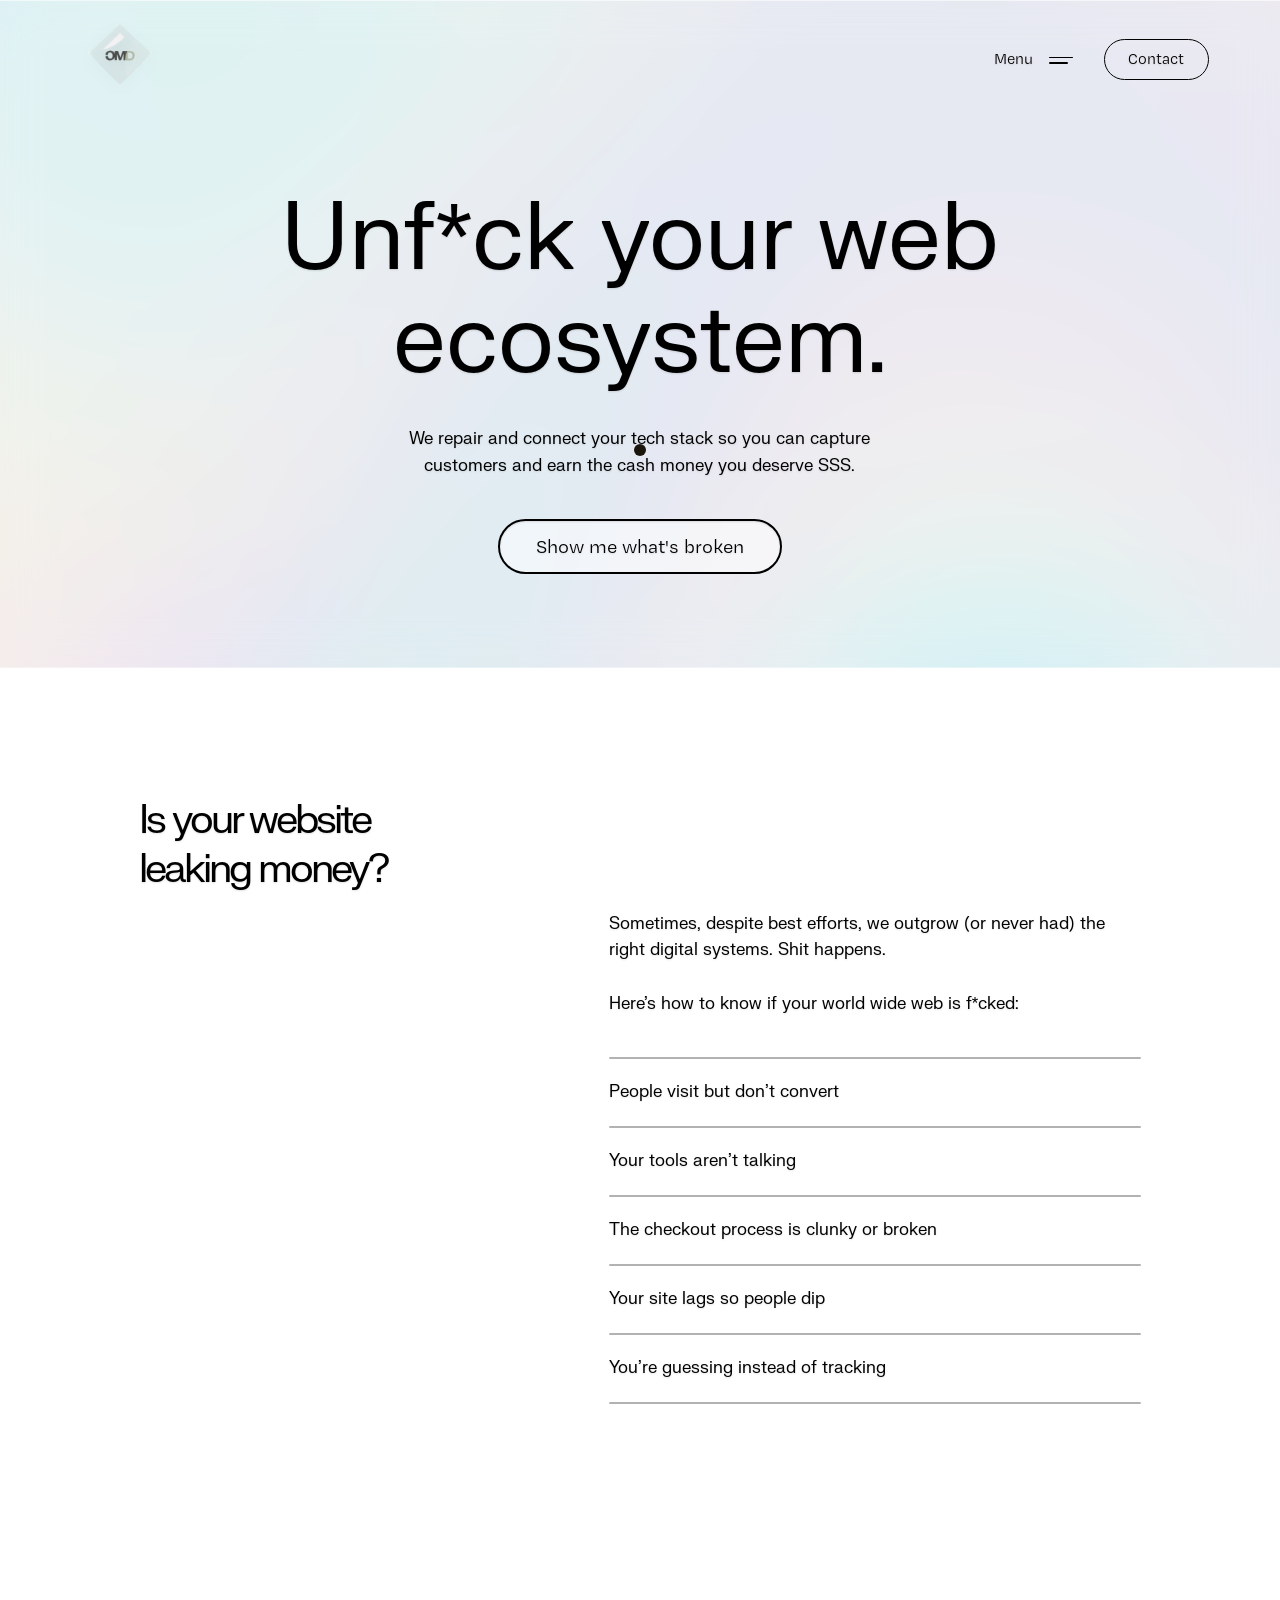
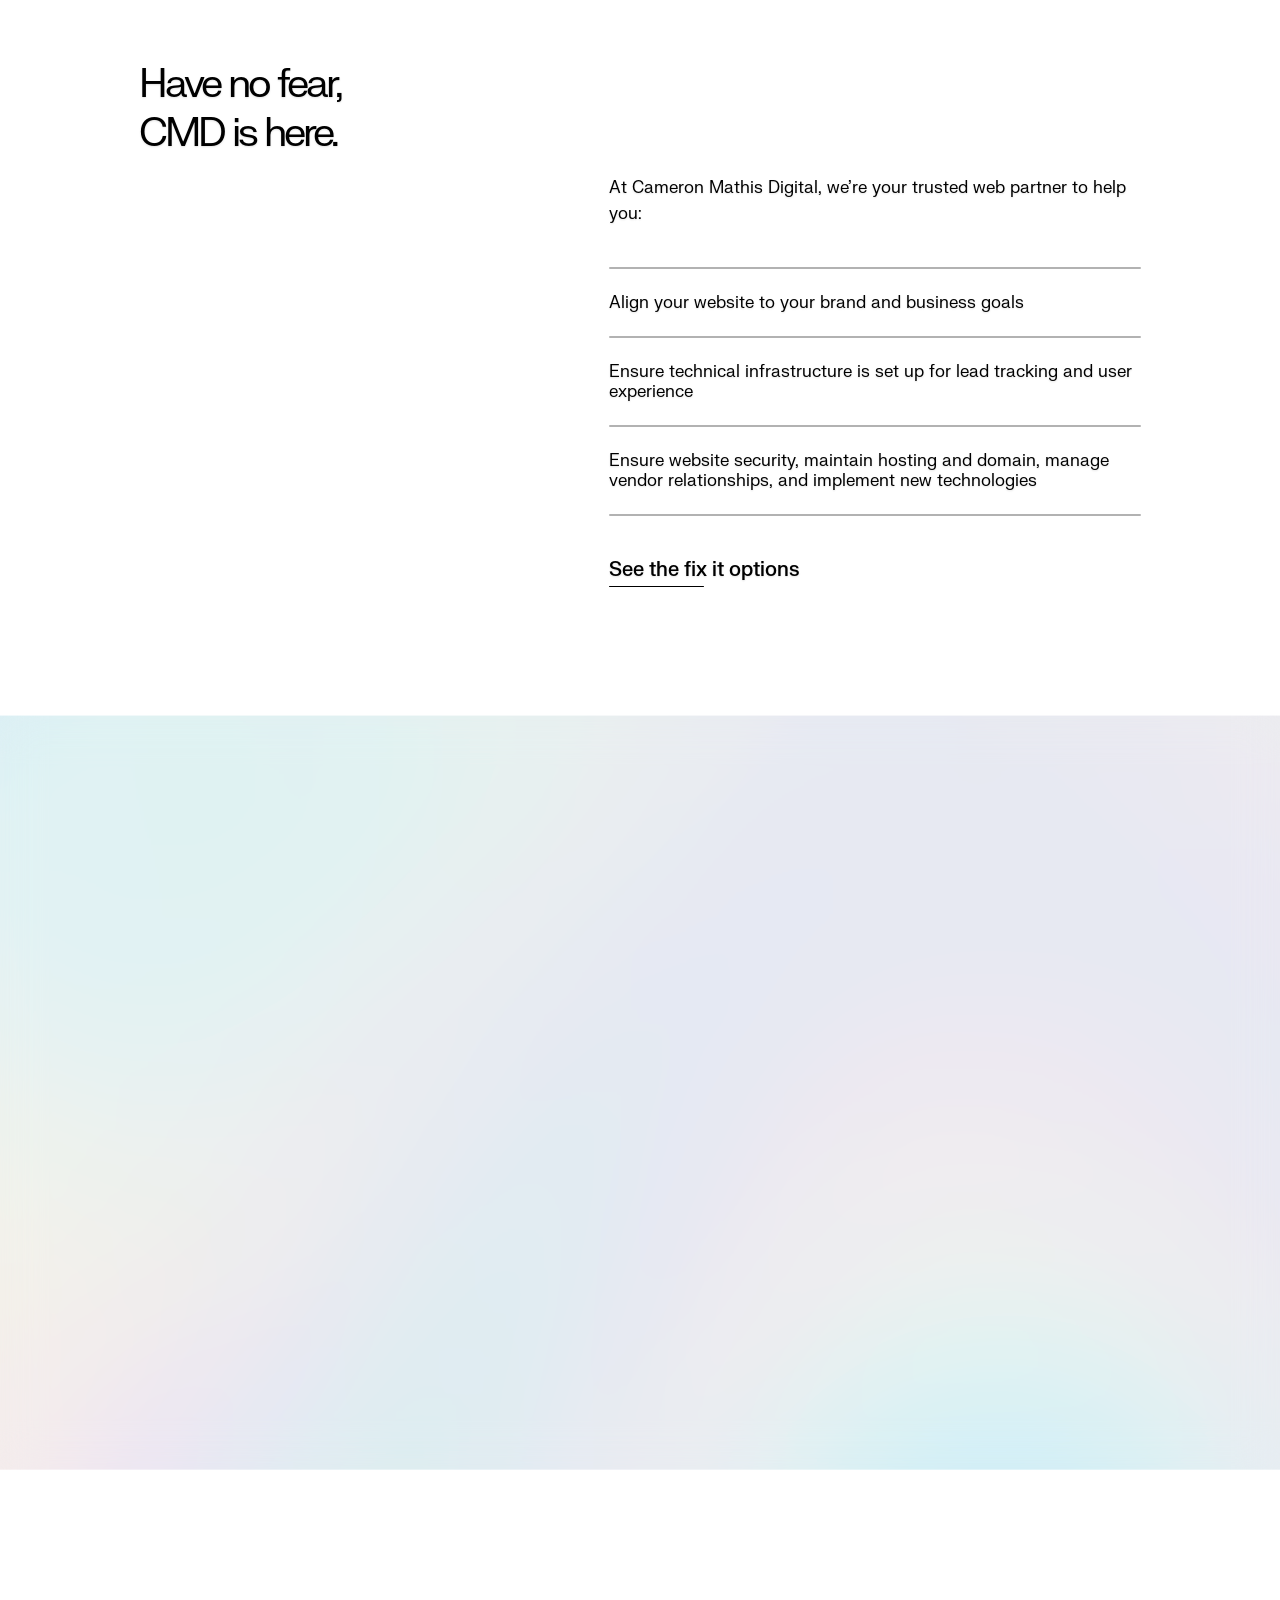
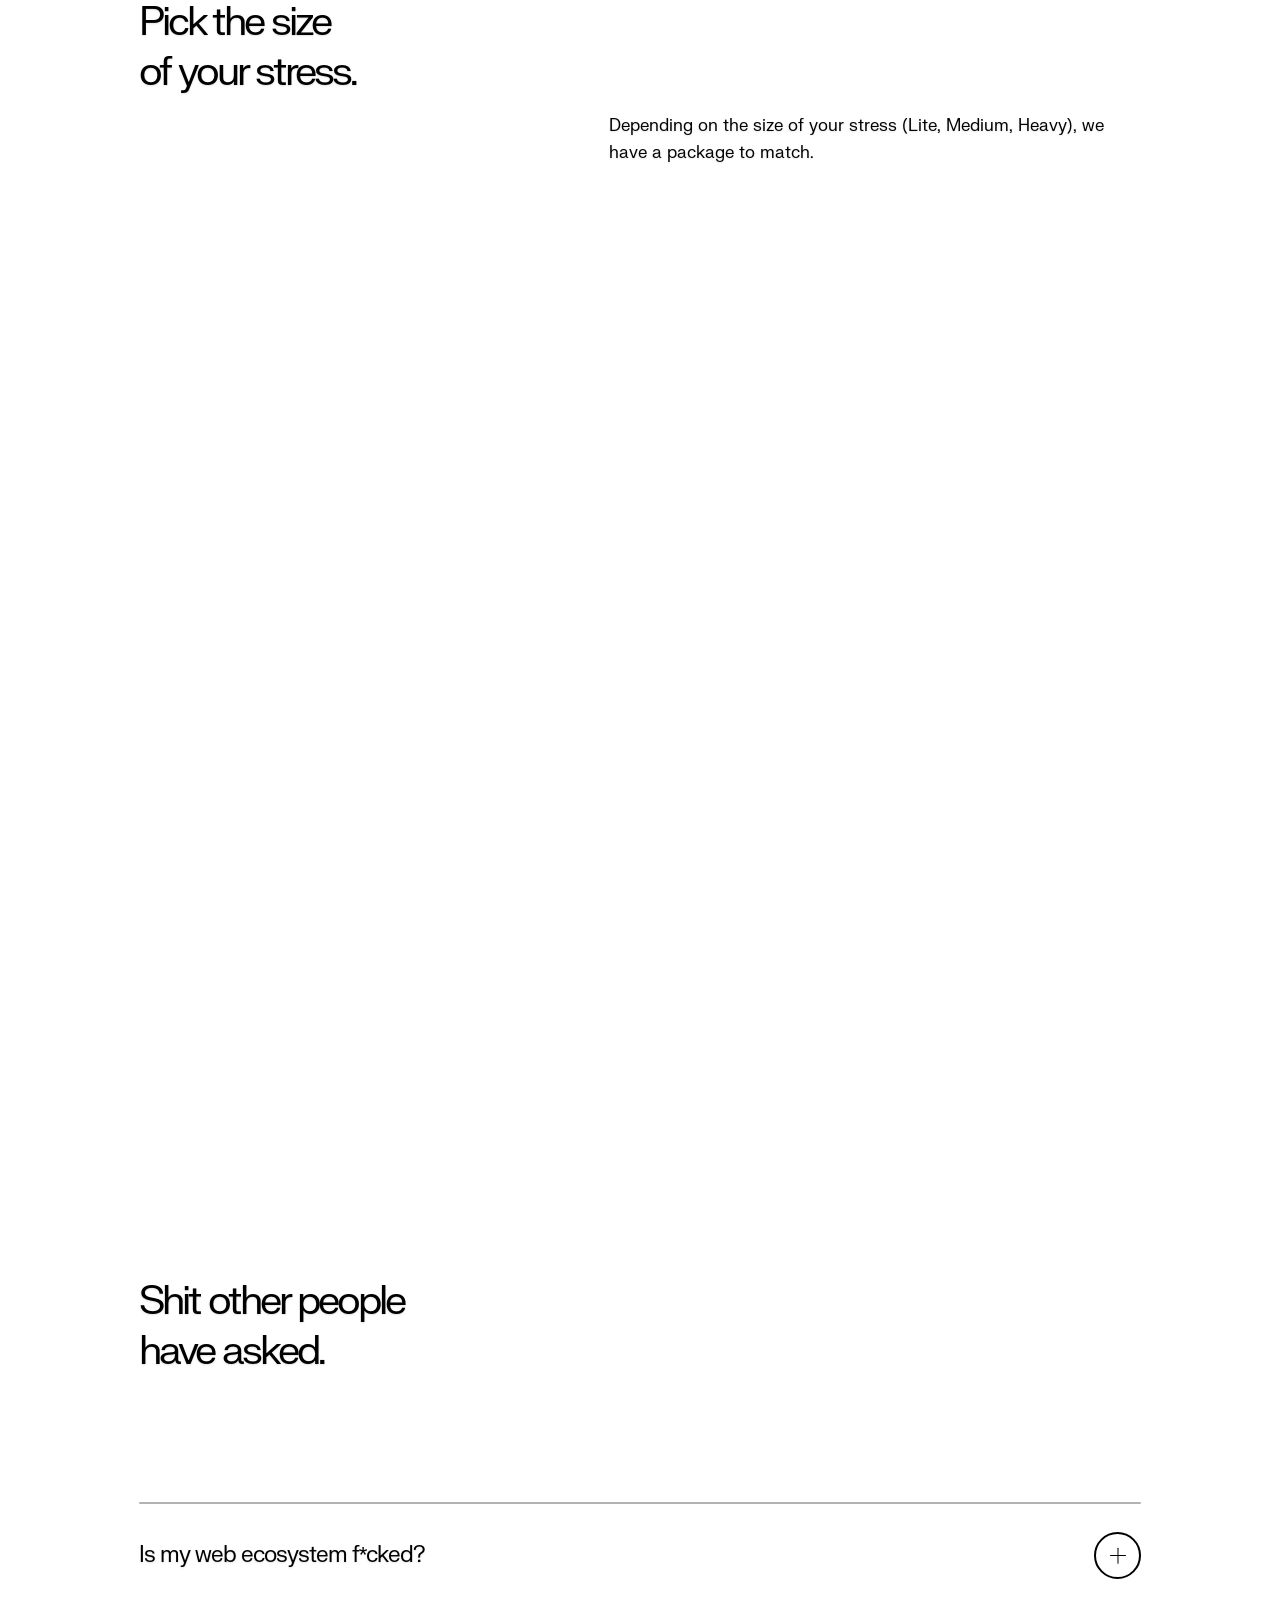
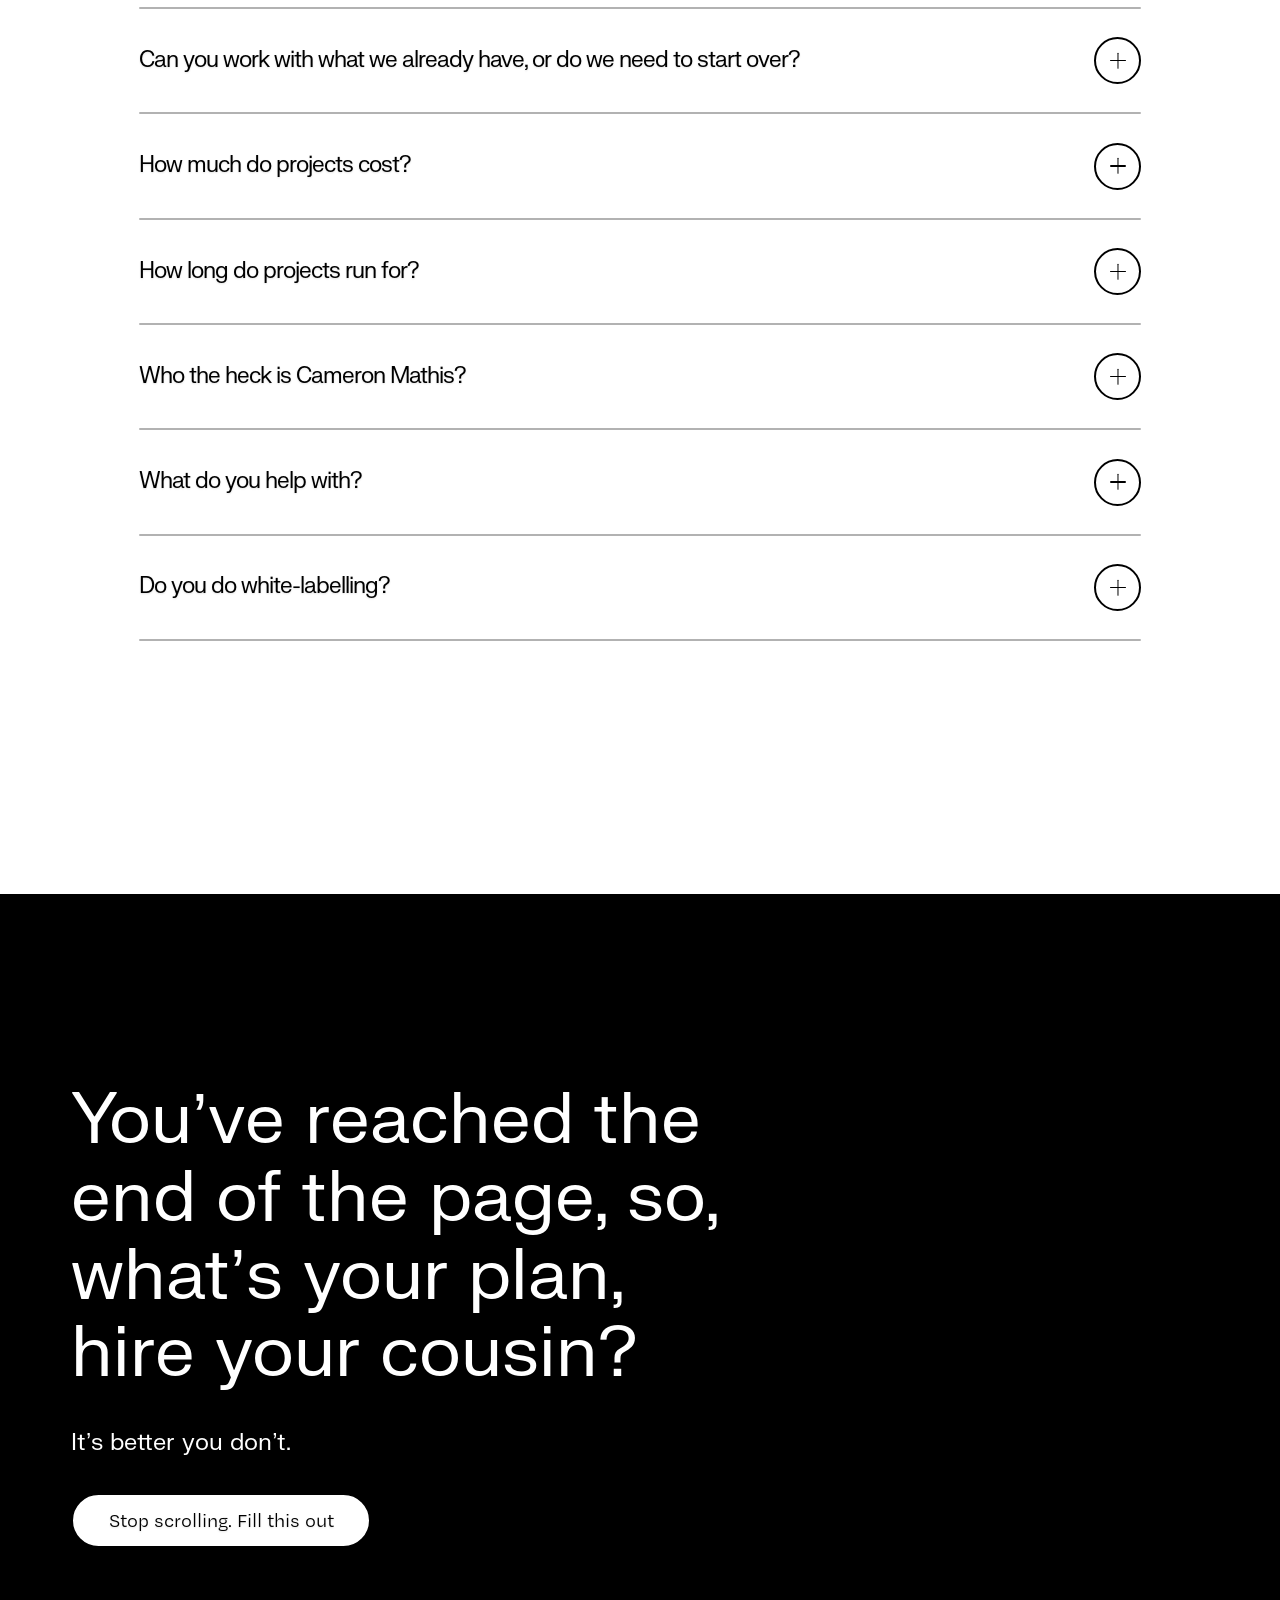
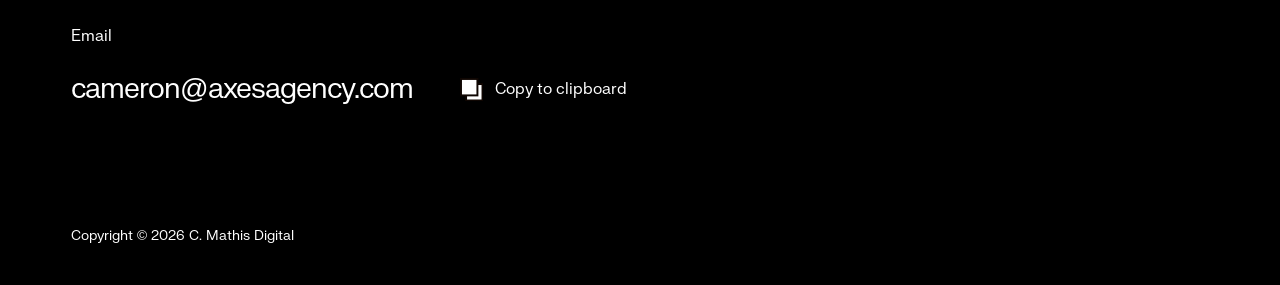
==== commit 9bdd4142: "Reverse Home profile columns and compact years" ====
--- a/index.html
+++ b/index.html
@@ -24,7 +24,7 @@
   <meta name="twitter:image:alt" content="C. Mathis Digital logo on a pastel holographic background">
   <meta content="width=device-width, initial-scale=1" name="viewport">
   <link href="css/site.css?v=20260816-nav-cube-1" rel="stylesheet" type="text/css">
-  <link href="css/pages/index.css?v=20260825-home-layout-3" rel="stylesheet" type="text/css">
+  <link href="css/pages/index.css?v=20260826-home-layout-5" rel="stylesheet" type="text/css">
 
   <script type="text/javascript">!function(o,c){var n=c.documentElement,t=" w-mod-";n.className+=t+"js",("ontouchstart"in o||o.DocumentTouch&&c instanceof DocumentTouch)&&(n.className+=t+"touch")}(window,document);</script>
   <link rel="icon" href="/cmd-website-staging/images/favicon.jpg" type="image/jpeg" sizes="32x32">
@@ -438,7 +438,12 @@
                     <div class="home-about-credentials">
                       <div class="home-about-credential">
                         <h3 class="home-about-credential-label">Experience</h3>
-                        <p>Infinite Marketing &#x2014; Web Director (2023+)<br>McAdams Group &#x2014; Sr. Web Strategist (2022+)<br>Axes Agency &#x2014; Web/Digital Director (2019+)<br>Fandom Marketing &#x2014; Web Project Manager (2017&#x2013;2019)</p>
+                        <div class="home-about-experience-list">
+                          <div class="home-about-experience-row"><span>Infinite Marketing &#x2014; Web Director</span><span class="home-about-year">2023+</span></div>
+                          <div class="home-about-experience-row"><span>McAdams Group &#x2014; Sr. Web Strategist</span><span class="home-about-year">2022+</span></div>
+                          <div class="home-about-experience-row"><span>Axes Agency &#x2014; Web/Digital Director</span><span class="home-about-year">2019+</span></div>
+                          <div class="home-about-experience-row"><span>Fandom Marketing &#x2014; Web Project Manager</span><span class="home-about-year">2017&#x2013;2019</span></div>
+                        </div>
                       </div>
                       <div class="home-about-credential">
                         <h3 class="home-about-credential-label">Selected brands</h3>
--- a/css/pages/index.css
+++ b/css/pages/index.css
@@ -116,13 +116,25 @@
 }
 
 .main-site-page.home-page .section-about-profile .image-showcase-vertical.home {
-  max-width: 62%;
-  padding-top: 82%;
+  max-width: 100%;
+  padding-top: 118%;
 }
 
 .main-site-page.home-page .about-profile_component.home {
-  grid-template-columns: minmax(0, 1.35fr) minmax(16rem, .65fr);
+  grid-template-columns: minmax(18rem, .8fr) minmax(0, 1.2fr);
   gap: clamp(3rem, 6vw, 4.5rem);
+}
+
+.main-site-page.home-page .about-profile_component.home > .about-profile_content {
+  grid-column: 2 !important;
+  grid-row: 1 !important;
+  order: 2;
+}
+
+.main-site-page.home-page .about-profile_component.home > .about-profile_image-wrapper.mobile-hide {
+  grid-column: 1 !important;
+  grid-row: 1 !important;
+  order: 1;
 }
 
 .main-site-page.home-page .home-about-heading {
@@ -154,7 +166,7 @@
 
 .main-site-page.home-page .home-about-credentials {
   display: grid;
-  grid-template-columns: minmax(0, 1.15fr) minmax(0, .85fr);
+  grid-template-columns: minmax(0, 1.35fr) minmax(0, .65fr);
   gap: 1.5rem 2rem;
   margin-top: 2rem;
   padding-top: 1.5rem;
@@ -177,6 +189,30 @@
   opacity: .72;
 }
 
+.main-site-page.home-page .home-about-experience-list {
+  display: grid;
+  gap: .25rem;
+  font-size: .86rem;
+  line-height: 1.45;
+  opacity: .72;
+}
+
+.main-site-page.home-page .home-about-experience-row {
+  display: flex;
+  justify-content: space-between;
+  align-items: baseline;
+  gap: .6rem;
+}
+
+.main-site-page.home-page .home-about-year {
+  flex: none;
+  font-size: .68rem;
+  line-height: 1;
+  letter-spacing: .04em;
+  white-space: nowrap;
+  opacity: .72;
+}
+
 .main-site-page.home-page .section-faq-faq .home-faq-list,
 .main-site-page.home-page .section-faq-faq :is(.faq_list-wrapper, .faq_list, .faq_item, .track_component.is-faq) {
   width: 100%;
@@ -201,6 +237,13 @@
   .main-site-page.home-page .about-profile_component.home {
     grid-template-columns: 1fr;
     gap: 2rem;
+  }
+
+  .main-site-page.home-page .about-profile_component.home > .about-profile_content,
+  .main-site-page.home-page .about-profile_component.home > .about-profile_image-wrapper.mobile-hide {
+    grid-column: auto !important;
+    grid-row: auto !important;
+    order: initial;
   }
 
   .main-site-page.home-page .home-about-summary {
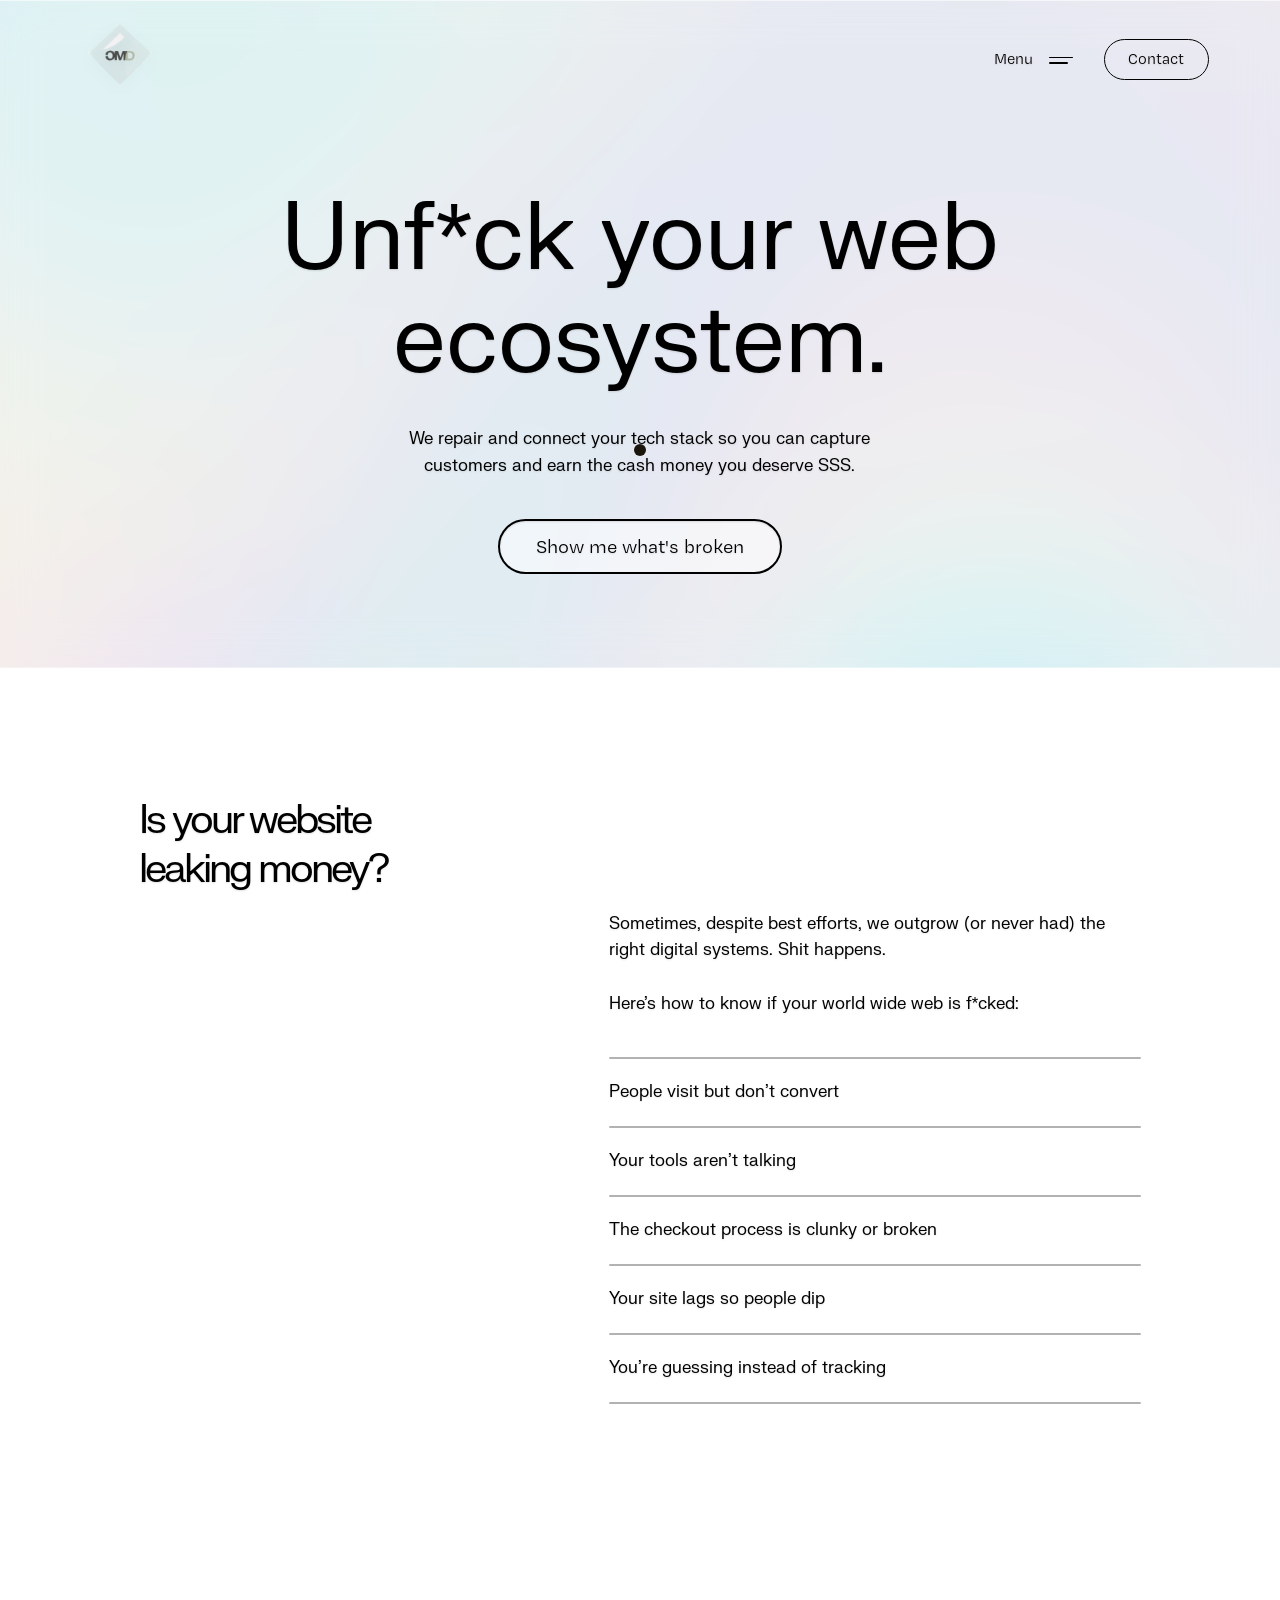
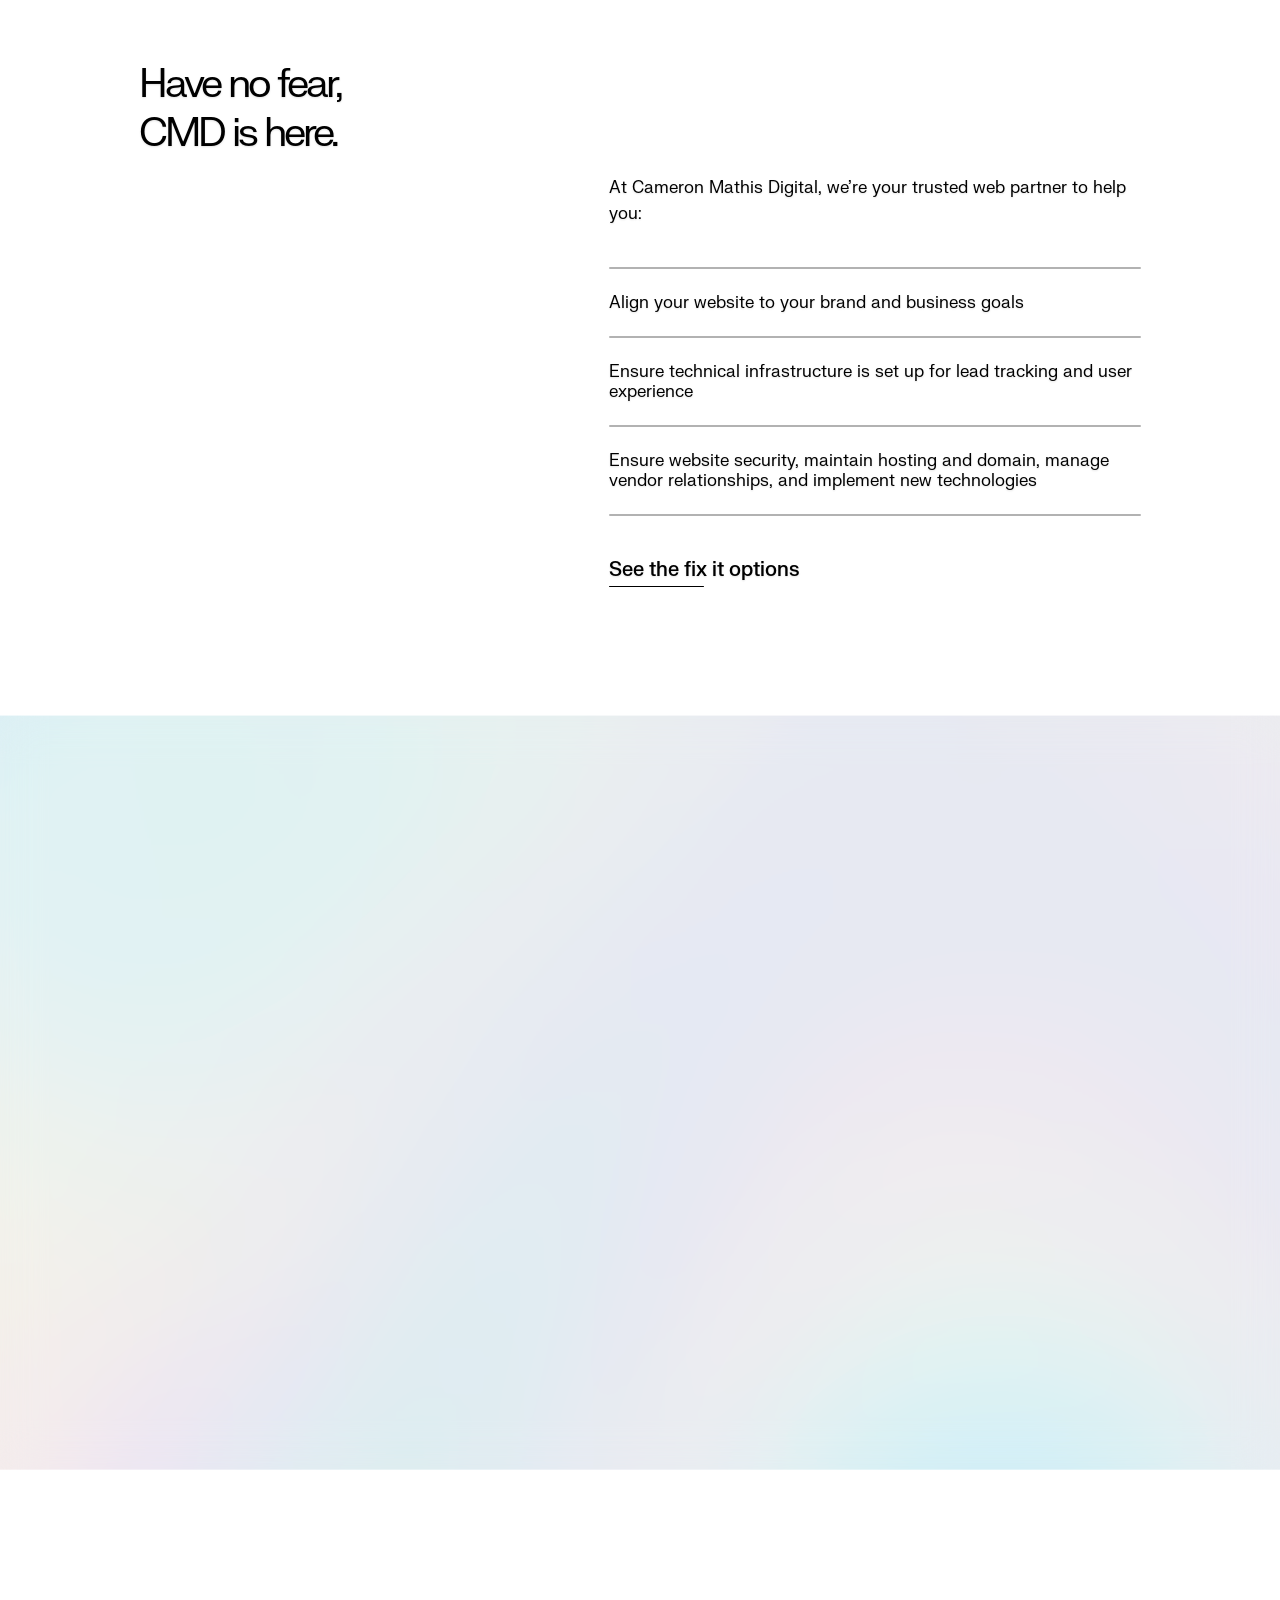
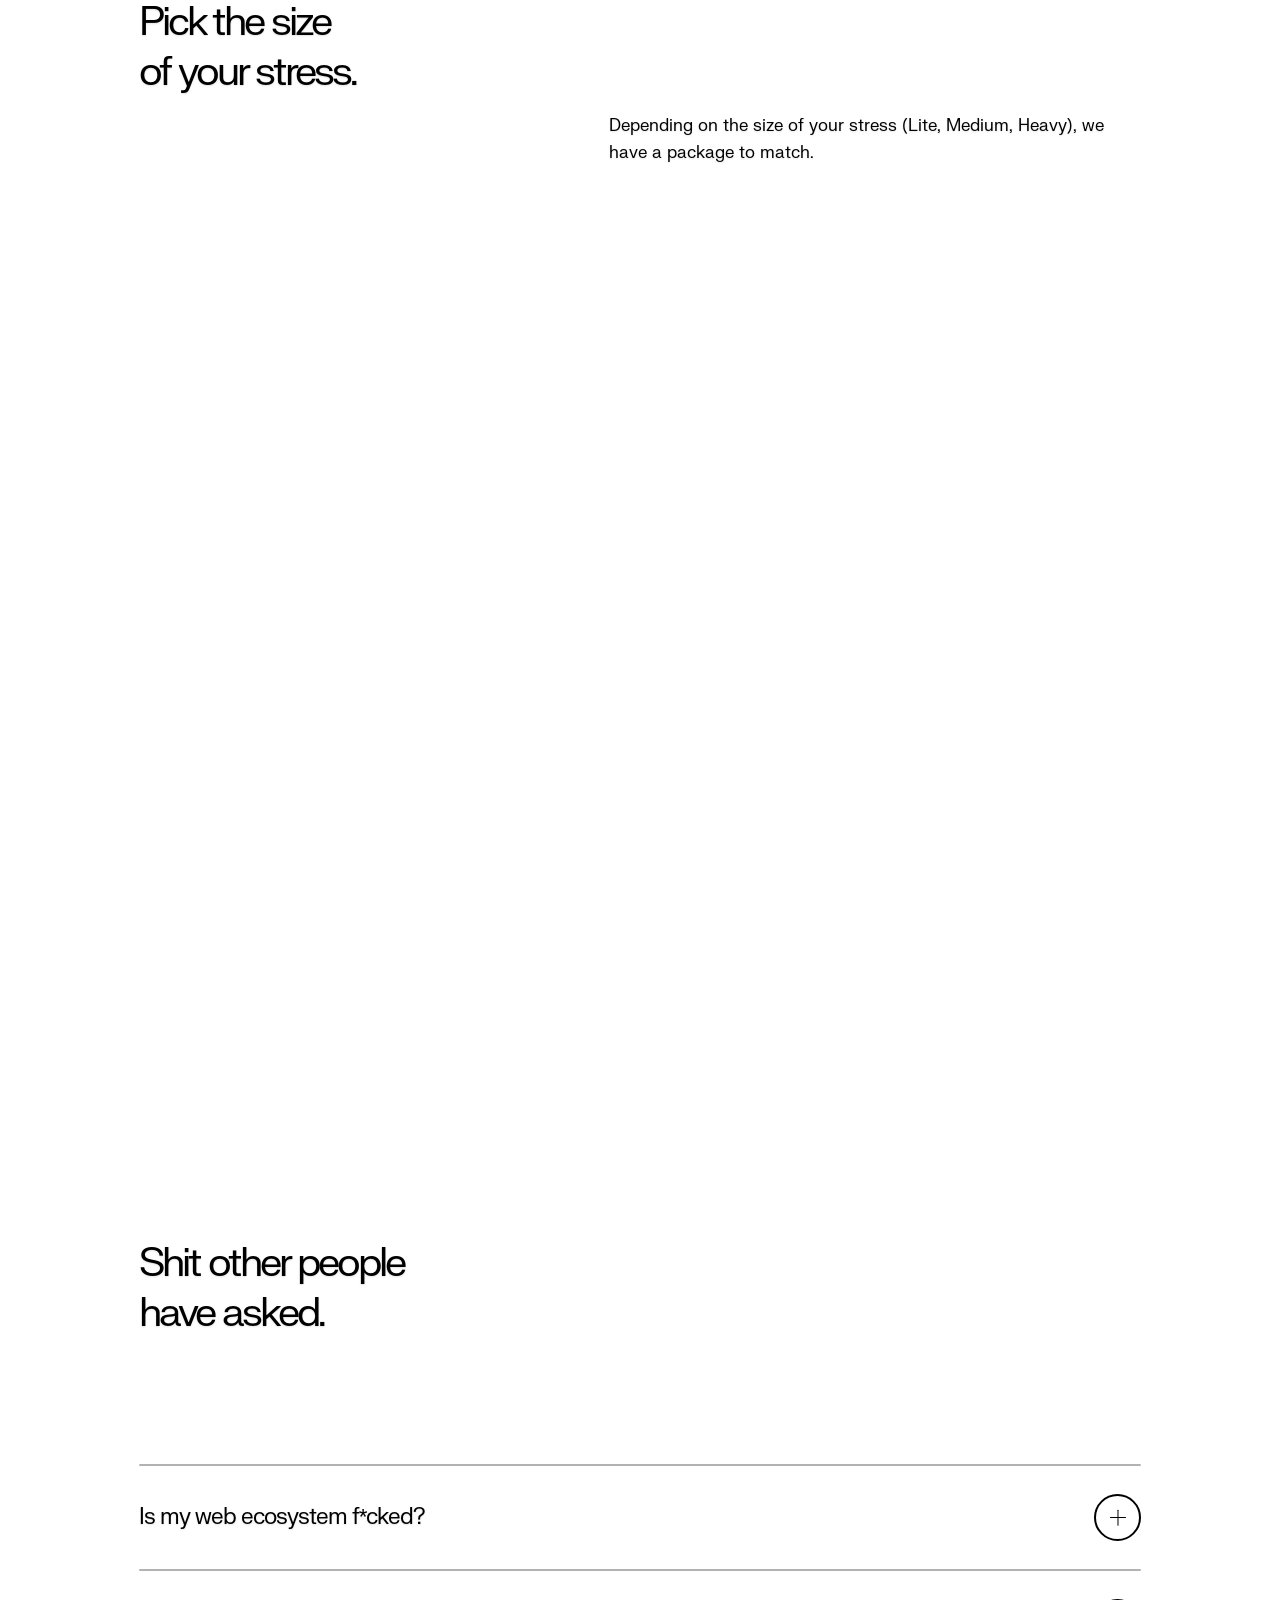
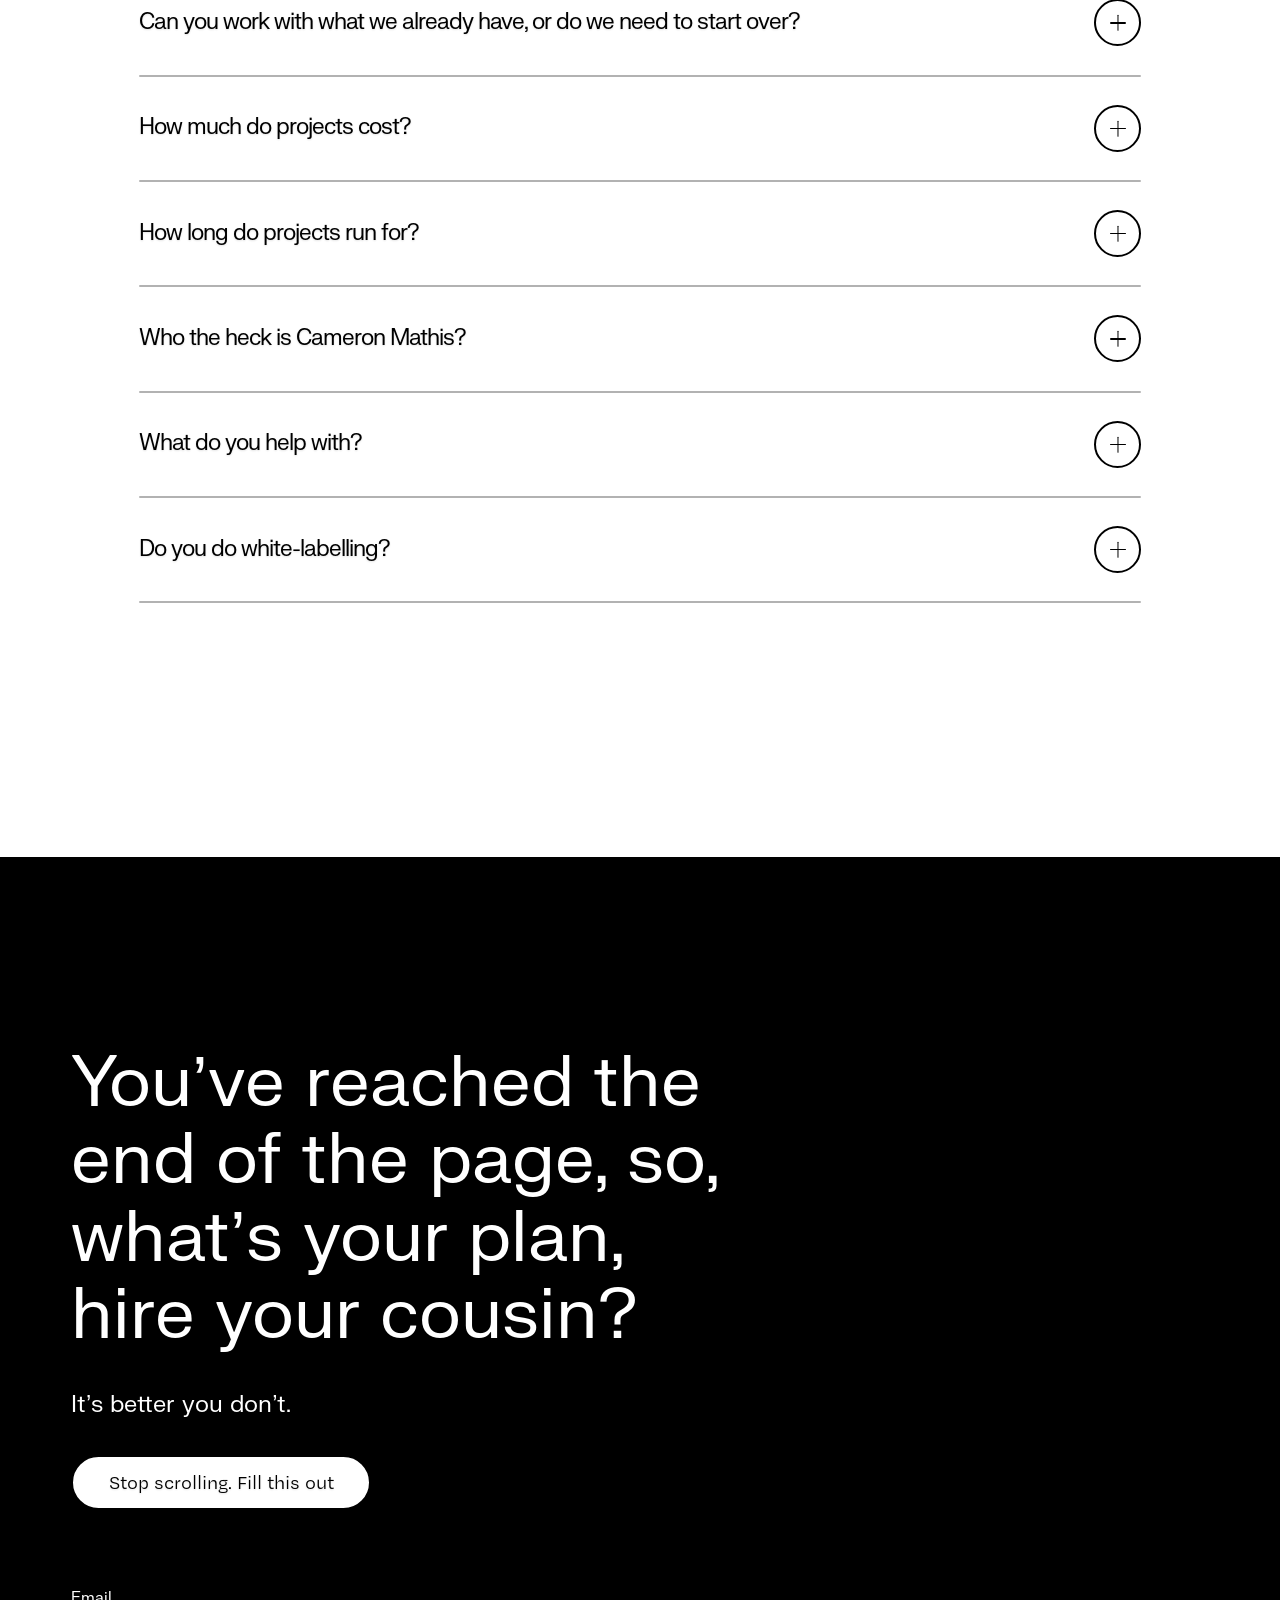
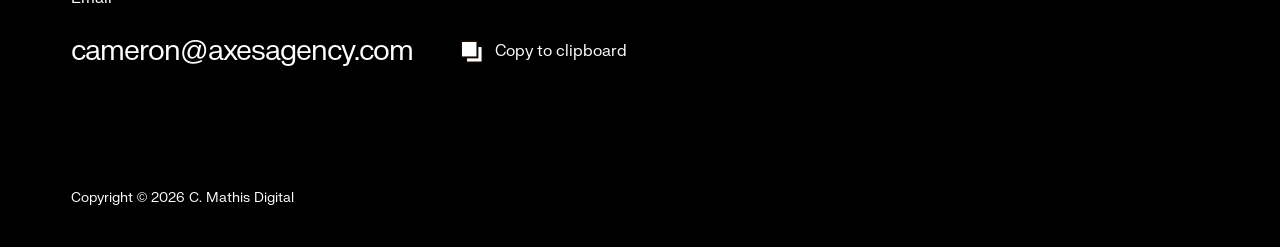
==== commit 23627eab: "Match Home profile heading scale" ====
--- a/index.html
+++ b/index.html
@@ -24,7 +24,7 @@
   <meta name="twitter:image:alt" content="C. Mathis Digital logo on a pastel holographic background">
   <meta content="width=device-width, initial-scale=1" name="viewport">
   <link href="css/site.css?v=20260816-nav-cube-1" rel="stylesheet" type="text/css">
-  <link href="css/pages/index.css?v=20260826-home-layout-5" rel="stylesheet" type="text/css">
+  <link href="css/pages/index.css?v=20260826-home-layout-6" rel="stylesheet" type="text/css">
 
   <script type="text/javascript">!function(o,c){var n=c.documentElement,t=" w-mod-";n.className+=t+"js",("ontouchstart"in o||o.DocumentTouch&&c instanceof DocumentTouch)&&(n.className+=t+"touch")}(window,document);</script>
   <link rel="icon" href="/cmd-website-staging/images/favicon.jpg" type="image/jpeg" sizes="32x32">
--- a/css/pages/index.css
+++ b/css/pages/index.css
@@ -146,6 +146,15 @@
   white-space: nowrap;
 }
 
+@media screen and (min-width: 992px) {
+  .main-site-page.home-page .home-about-heading :is(.heading-line-one, .heading-line-two) {
+    font-family: 'FK Grotesk Neue', sans-serif;
+    font-size: var(--cmd-type-section);
+    font-weight: 400;
+    line-height: 1.25;
+  }
+}
+
 .main-site-page.home-page .home-about-heading-mobile {
   margin: 0;
 }
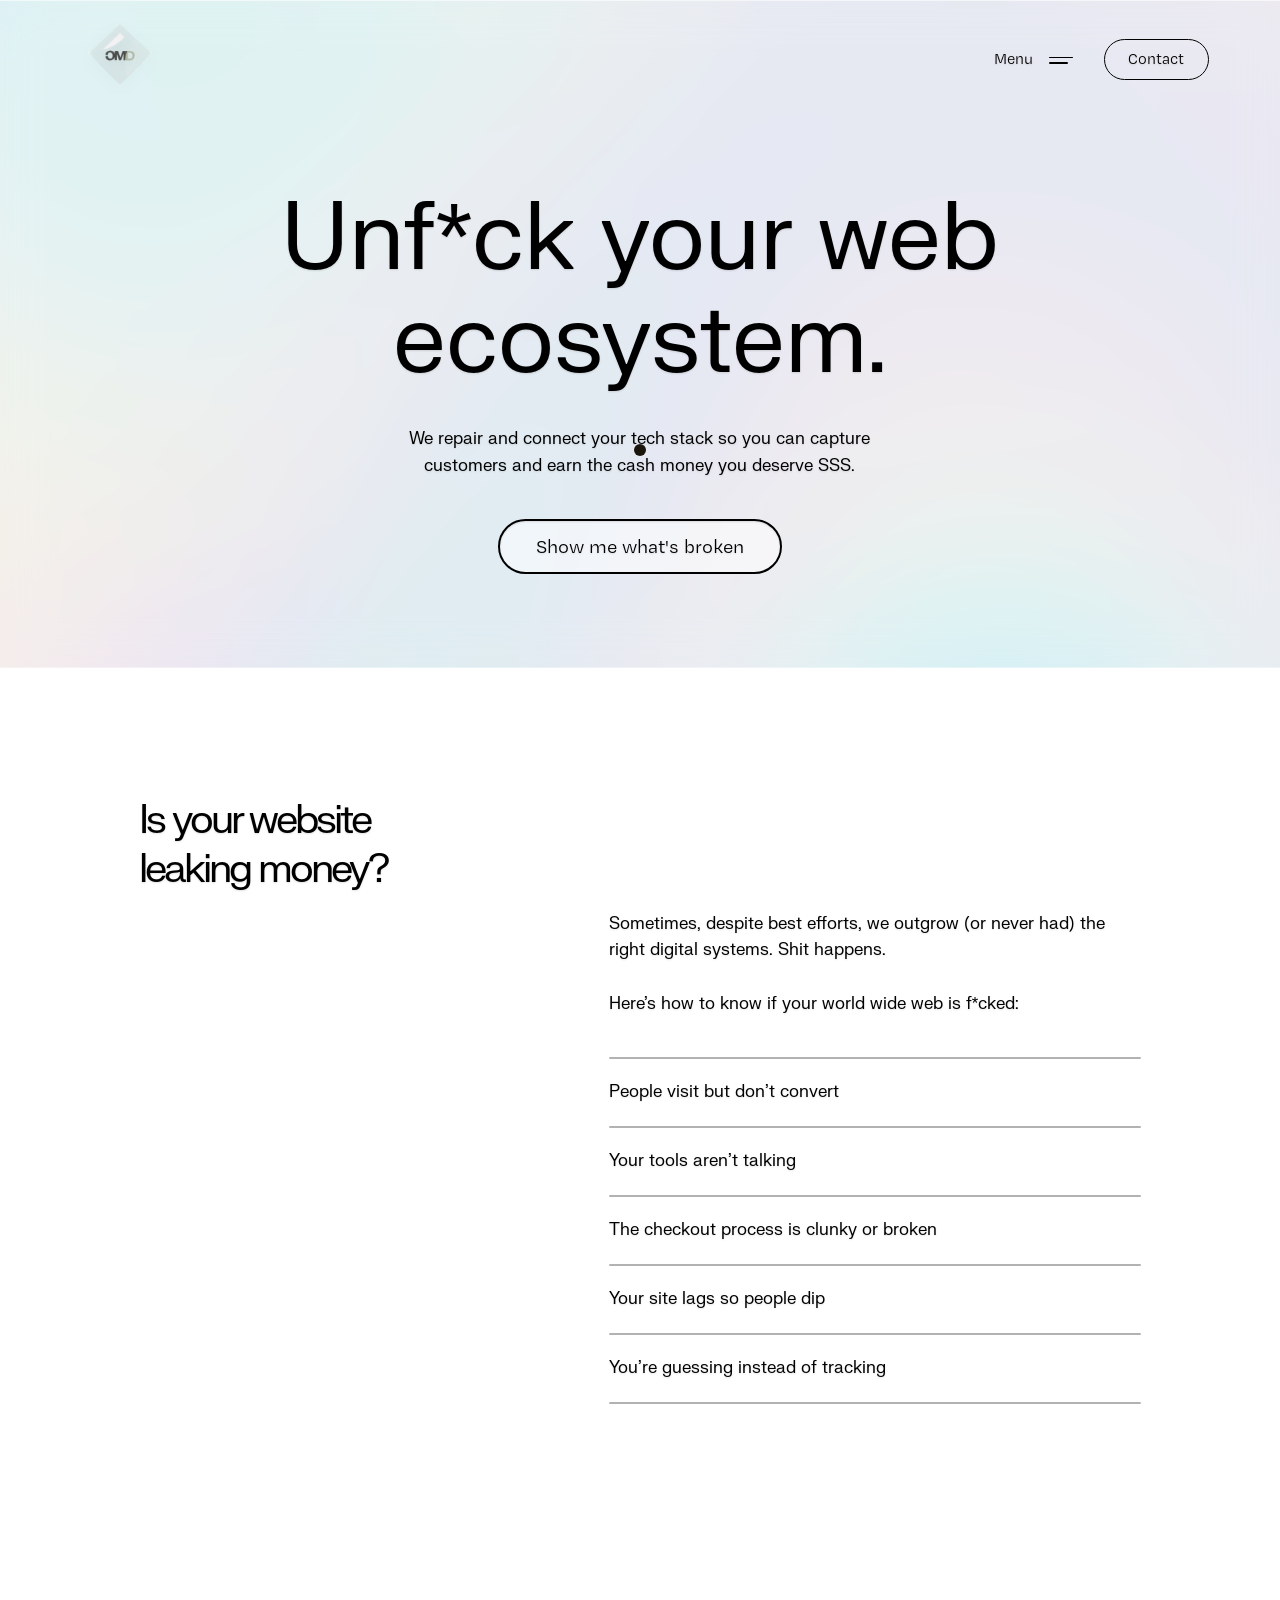
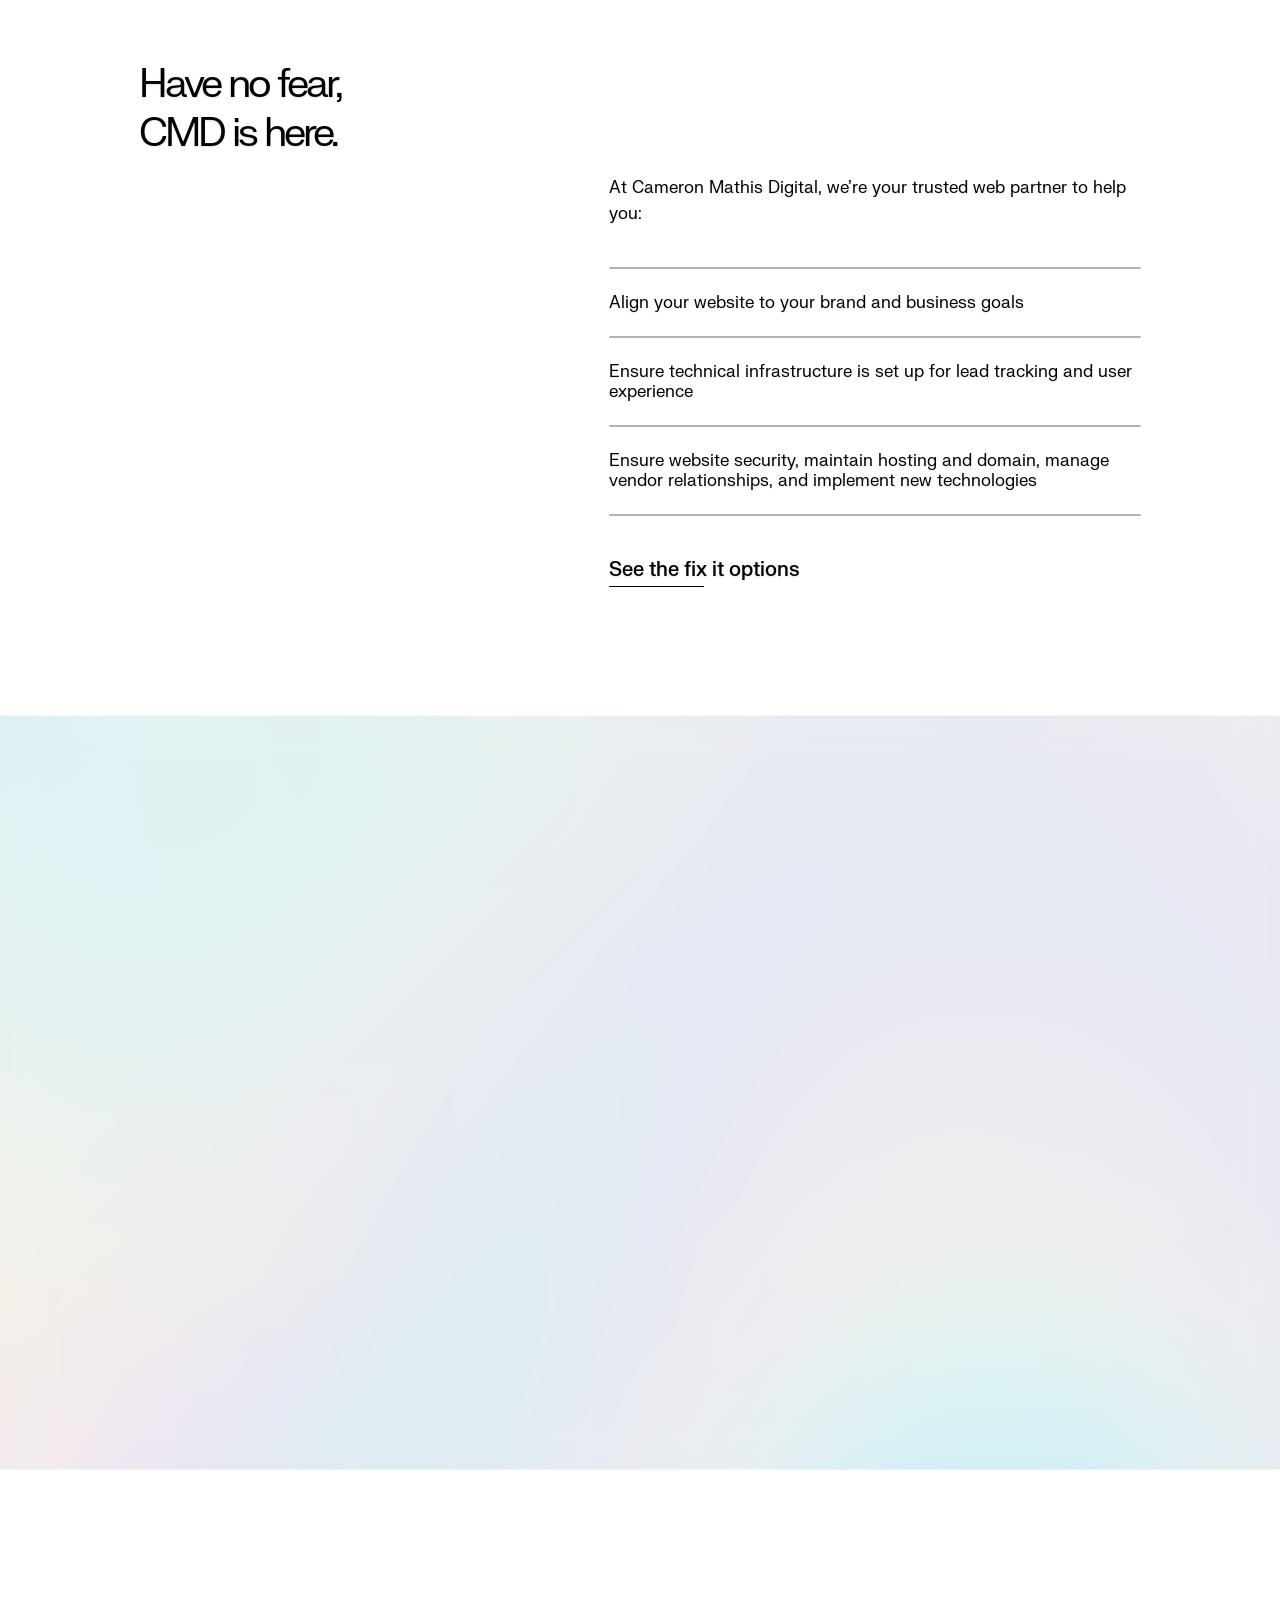
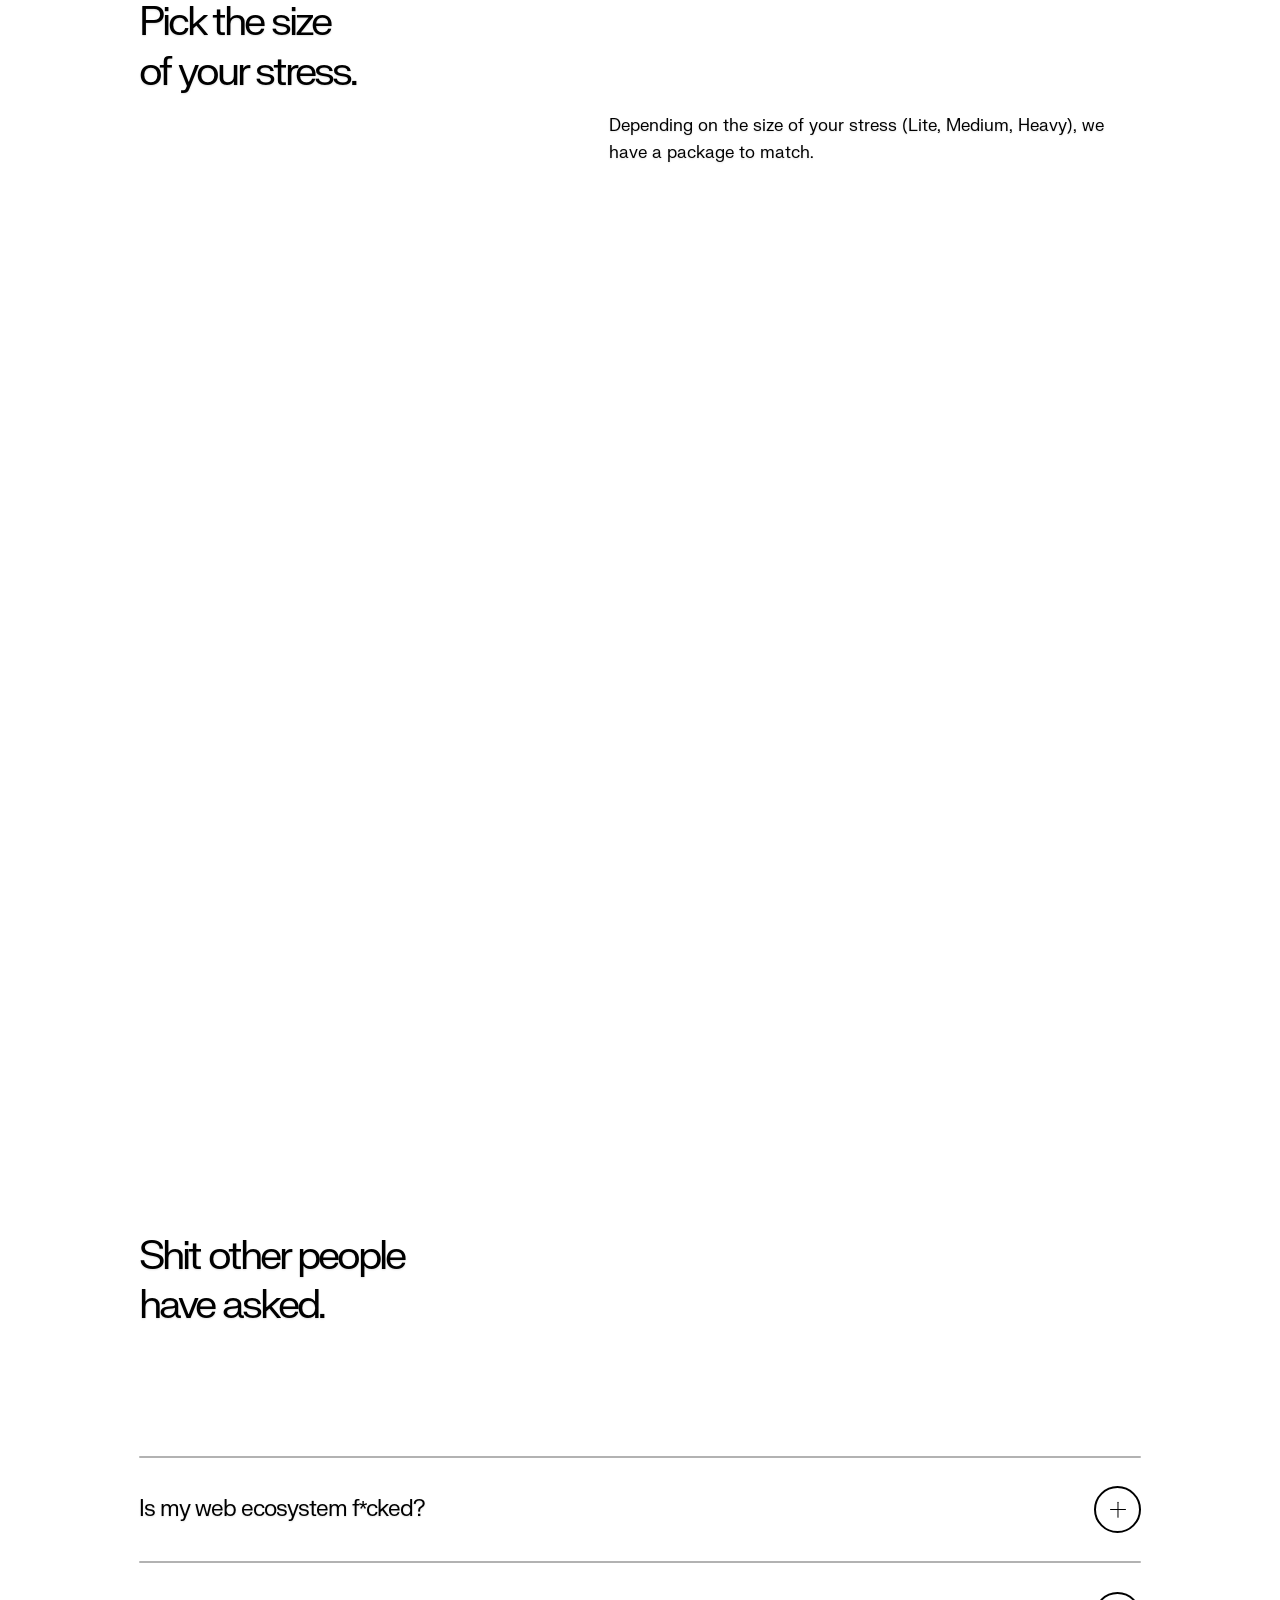
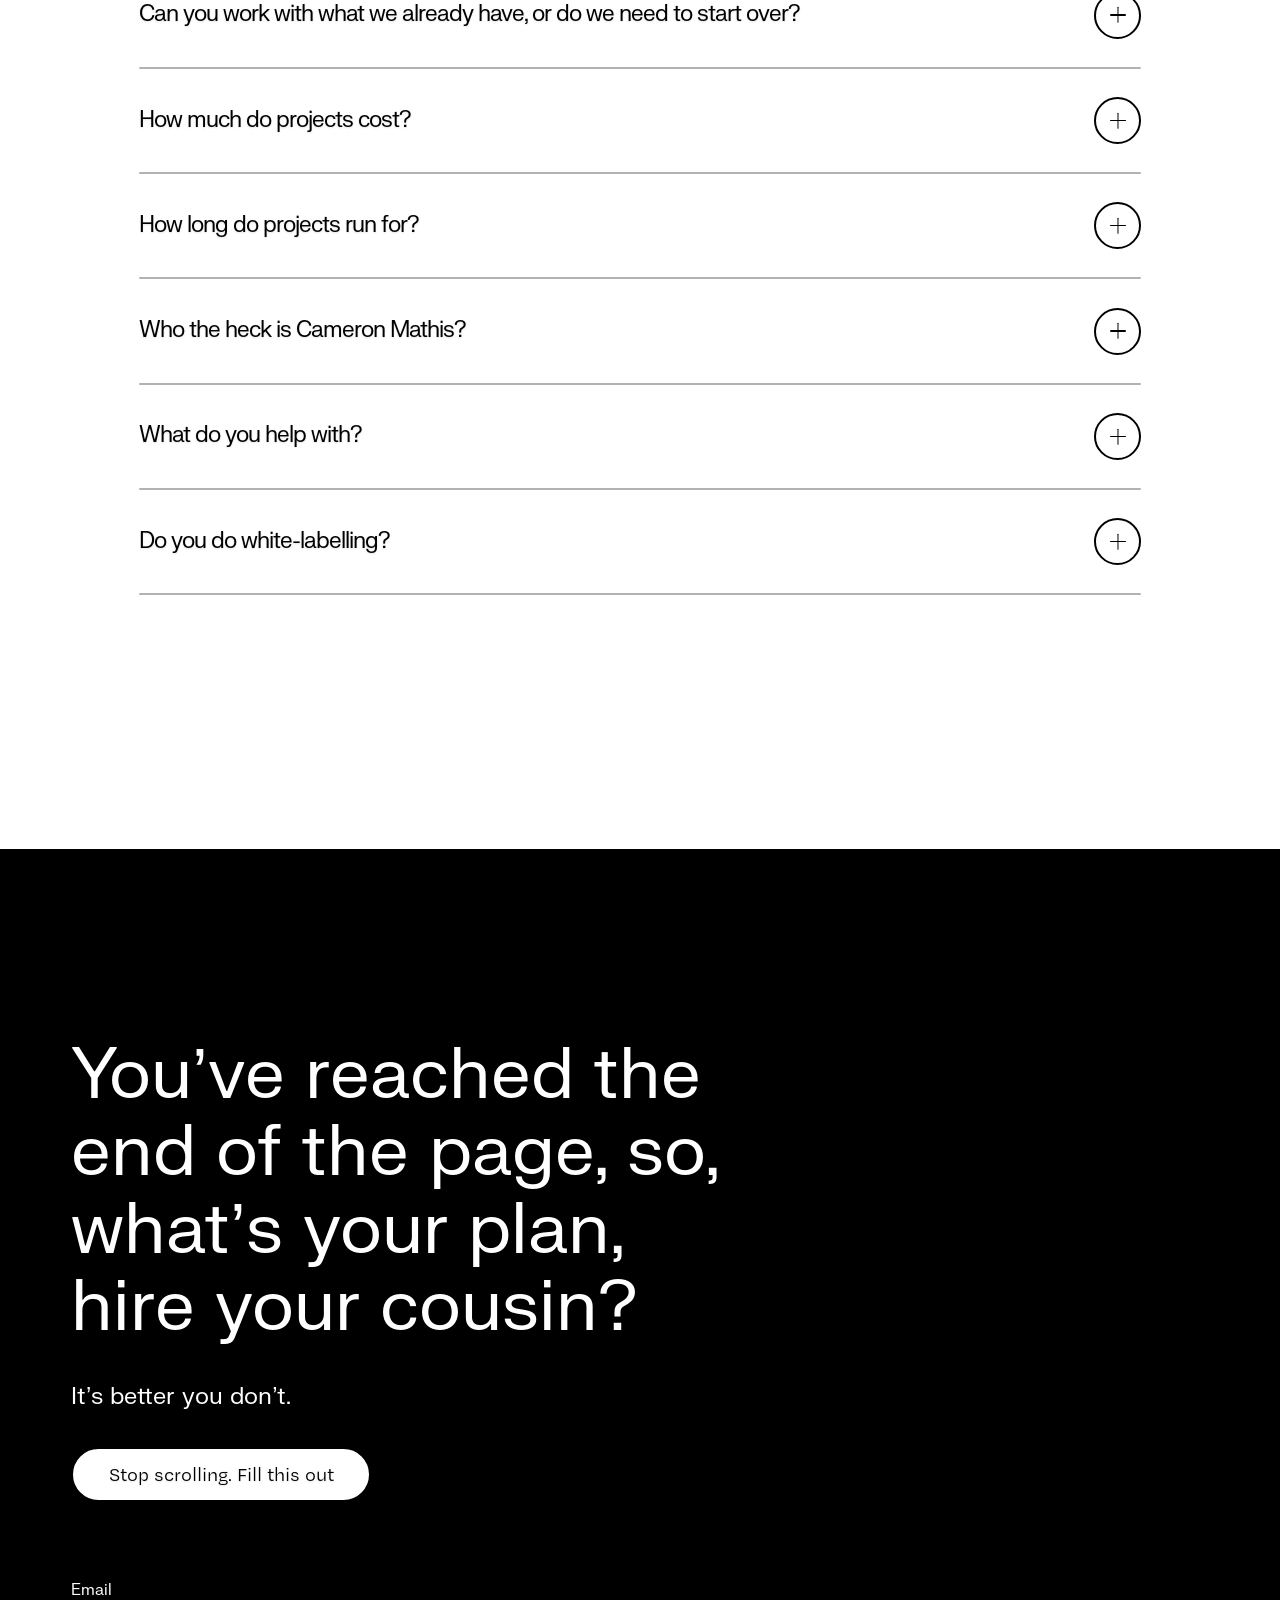
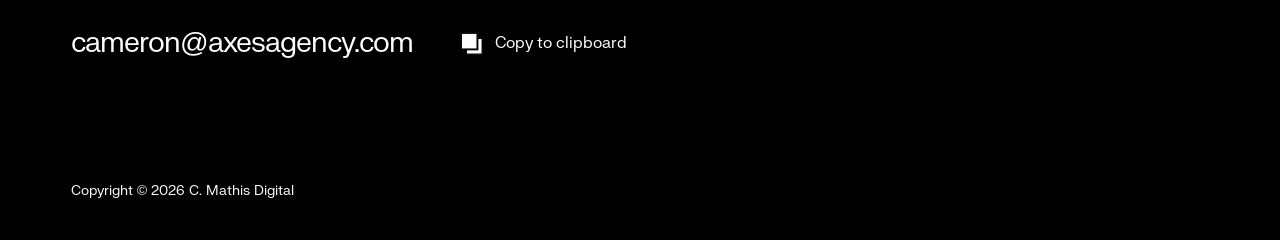
==== commit 80618007: "Align Home profile image with content" ====
--- a/index.html
+++ b/index.html
@@ -24,7 +24,7 @@
   <meta name="twitter:image:alt" content="C. Mathis Digital logo on a pastel holographic background">
   <meta content="width=device-width, initial-scale=1" name="viewport">
   <link href="css/site.css?v=20260816-nav-cube-1" rel="stylesheet" type="text/css">
-  <link href="css/pages/index.css?v=20260826-home-layout-6" rel="stylesheet" type="text/css">
+  <link href="css/pages/index.css?v=20260826-home-layout-7" rel="stylesheet" type="text/css">
 
   <script type="text/javascript">!function(o,c){var n=c.documentElement,t=" w-mod-";n.className+=t+"js",("ontouchstart"in o||o.DocumentTouch&&c instanceof DocumentTouch)&&(n.className+=t+"touch")}(window,document);</script>
   <link rel="icon" href="/cmd-website-staging/images/favicon.jpg" type="image/jpeg" sizes="32x32">
@@ -450,22 +450,22 @@
                         <p>Clif Bar, Zeiss, Bumble Bee, Clorox, Luna Bar, Muscle Sport, Bowflex, Qualcomm, Ford, Robin&#x27;s Brothers, and Upwork.</p>
                       </div>
                     </div>
-                    <div class="button-row margin-top margin-small">
-                      <a id="cta-home-about" href="about-me.html" class="button-secondary w-inline-block">
-                        <div class="button-secondary-text">He seems cool</div>
-                        <div class="div-hide is-button-secondary">
-                          <div data-w-id="8ffd0de7-1075-d814-b42c-c760c6ef49a0" class="button-secondary-line one"></div>
-                          <div data-w-id="93a63694-6f9f-c37e-8aee-d4d6f730e2eb" class="button-secondary-line two"></div>
-                          <div data-w-id="58793d79-93f6-2309-1682-ac3f5063f2a1" class="button-secondary-line three"></div>
-                        </div>
-                      </a>
-                    </div>
                   </div>
                 </div>
                 <div id="w-node-_3300fbd6-0db9-5030-695c-df2a8a422621-c528843c" class="about-profile_image-wrapper mobile-hide">
                   <div class="image-showcase-vertical home"><img src="images/CMD-website---bw-headshot1.jpg" loading="lazy" width="Auto" sizes="(max-width: 479px) 298.2124938964844px, (max-width: 767px) 62vw, 29vw" alt="" srcset="images/CMD-website---bw-headshot1-p-500.jpg 500w, images/CMD-website---bw-headshot1-p-800.jpg 800w, images/CMD-website---bw-headshot1-p-1080.jpg 1080w, images/CMD-website---bw-headshot1.jpg 1195w" class="image-wrapper_image low-opac">
                     <div class="reveal-bottom hidden"></div>
                   </div>
+                </div>
+                <div class="button-row home-about-cta">
+                  <a id="cta-home-about" href="about-me.html" class="button-secondary w-inline-block">
+                    <div class="button-secondary-text">He seems cool</div>
+                    <div class="div-hide is-button-secondary">
+                      <div data-w-id="8ffd0de7-1075-d814-b42c-c760c6ef49a0" class="button-secondary-line one"></div>
+                      <div data-w-id="93a63694-6f9f-c37e-8aee-d4d6f730e2eb" class="button-secondary-line two"></div>
+                      <div data-w-id="58793d79-93f6-2309-1682-ac3f5063f2a1" class="button-secondary-line three"></div>
+                    </div>
+                  </a>
                 </div>
               </div>
             </div>
--- a/css/pages/index.css
+++ b/css/pages/index.css
@@ -116,13 +116,17 @@
 }
 
 .main-site-page.home-page .section-about-profile .image-showcase-vertical.home {
+  height: 100%;
   max-width: 100%;
-  padding-top: 118%;
+  padding-top: 0;
 }
 
 .main-site-page.home-page .about-profile_component.home {
   grid-template-columns: minmax(18rem, .8fr) minmax(0, 1.2fr);
-  gap: clamp(3rem, 6vw, 4.5rem);
+  grid-template-rows: auto auto;
+  column-gap: clamp(3rem, 6vw, 4.5rem);
+  row-gap: 1.5rem;
+  align-items: stretch;
 }
 
 .main-site-page.home-page .about-profile_component.home > .about-profile_content {
@@ -134,7 +138,13 @@
 .main-site-page.home-page .about-profile_component.home > .about-profile_image-wrapper.mobile-hide {
   grid-column: 1 !important;
   grid-row: 1 !important;
+  height: 100%;
   order: 1;
+}
+
+.main-site-page.home-page .home-about-cta {
+  grid-column: 2;
+  grid-row: 2;
 }
 
 .main-site-page.home-page .home-about-heading {
@@ -239,6 +249,7 @@
   }
 
   .main-site-page.home-page .section-about-profile .image-showcase-vertical.home {
+    height: auto;
     max-width: 78%;
     padding-top: 85%;
   }
@@ -249,7 +260,8 @@
   }
 
   .main-site-page.home-page .about-profile_component.home > .about-profile_content,
-  .main-site-page.home-page .about-profile_component.home > .about-profile_image-wrapper.mobile-hide {
+  .main-site-page.home-page .about-profile_component.home > .about-profile_image-wrapper.mobile-hide,
+  .main-site-page.home-page .home-about-cta {
     grid-column: auto !important;
     grid-row: auto !important;
     order: initial;
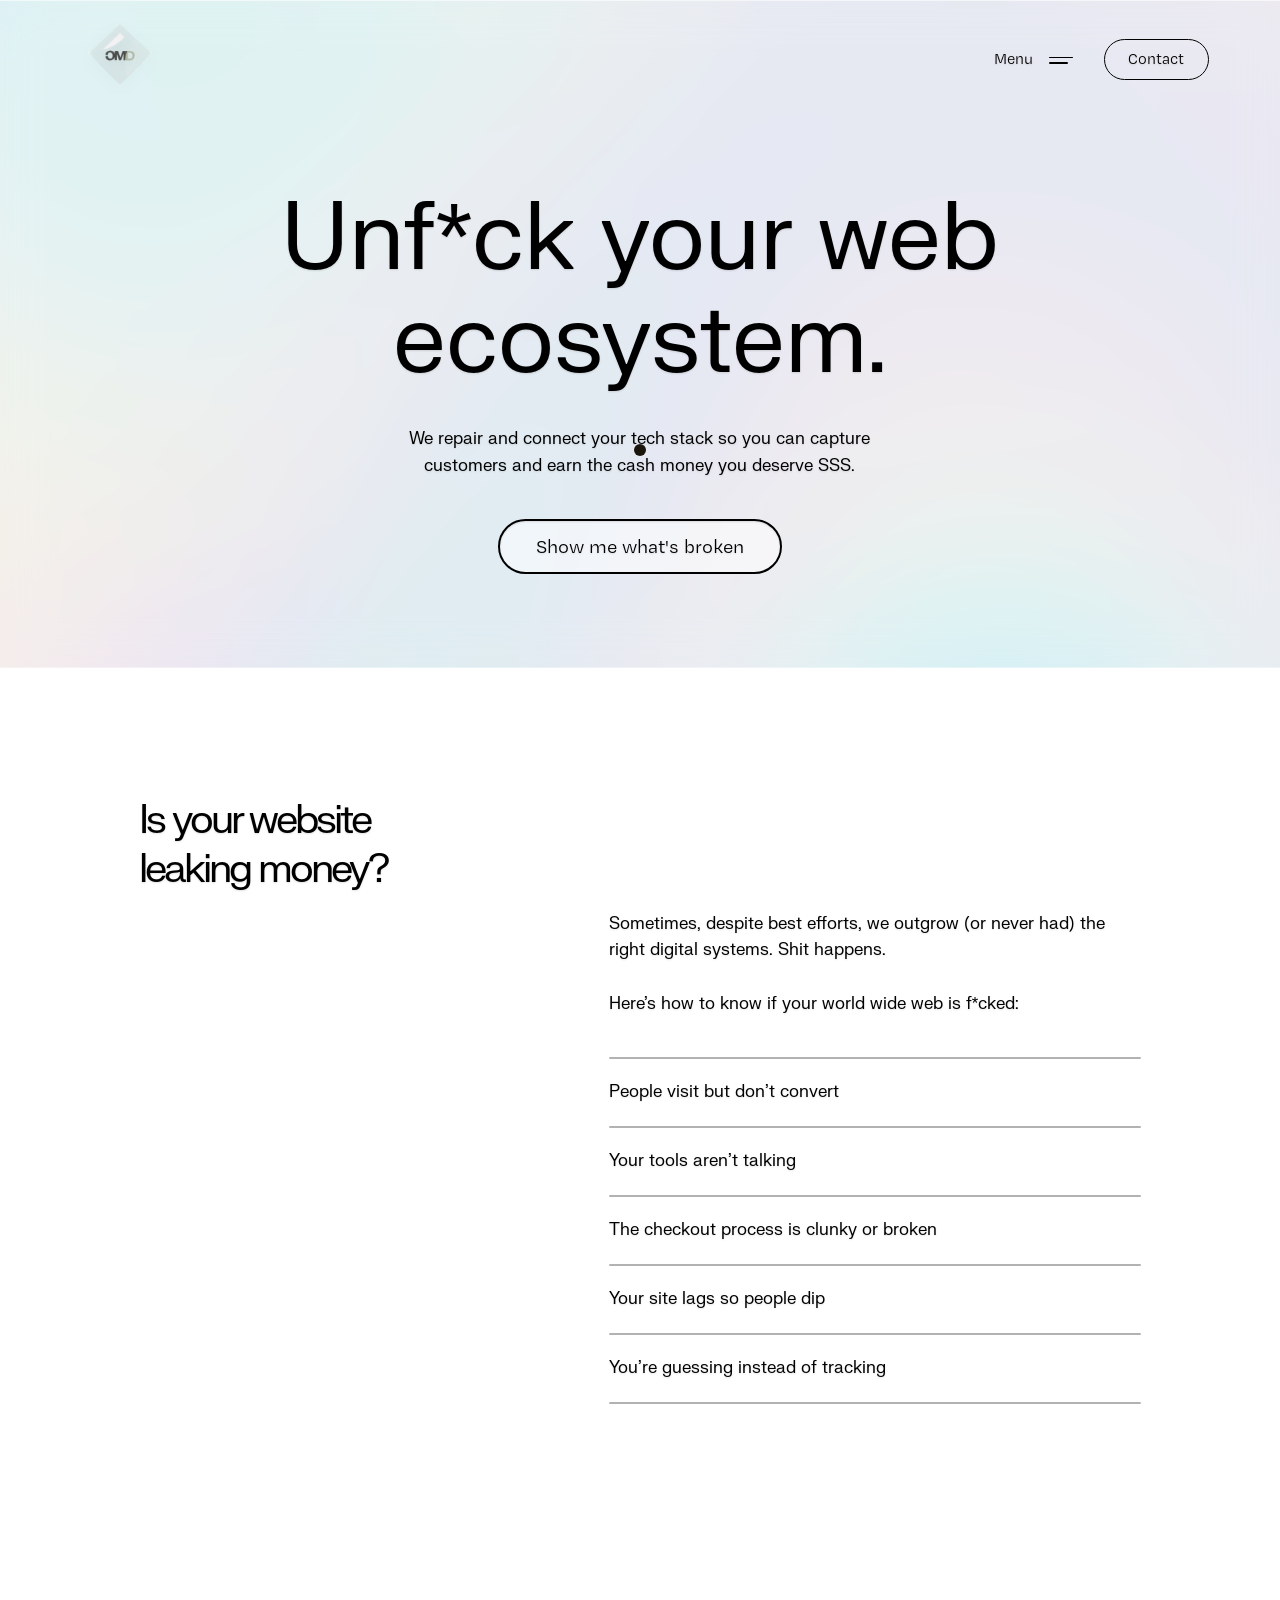
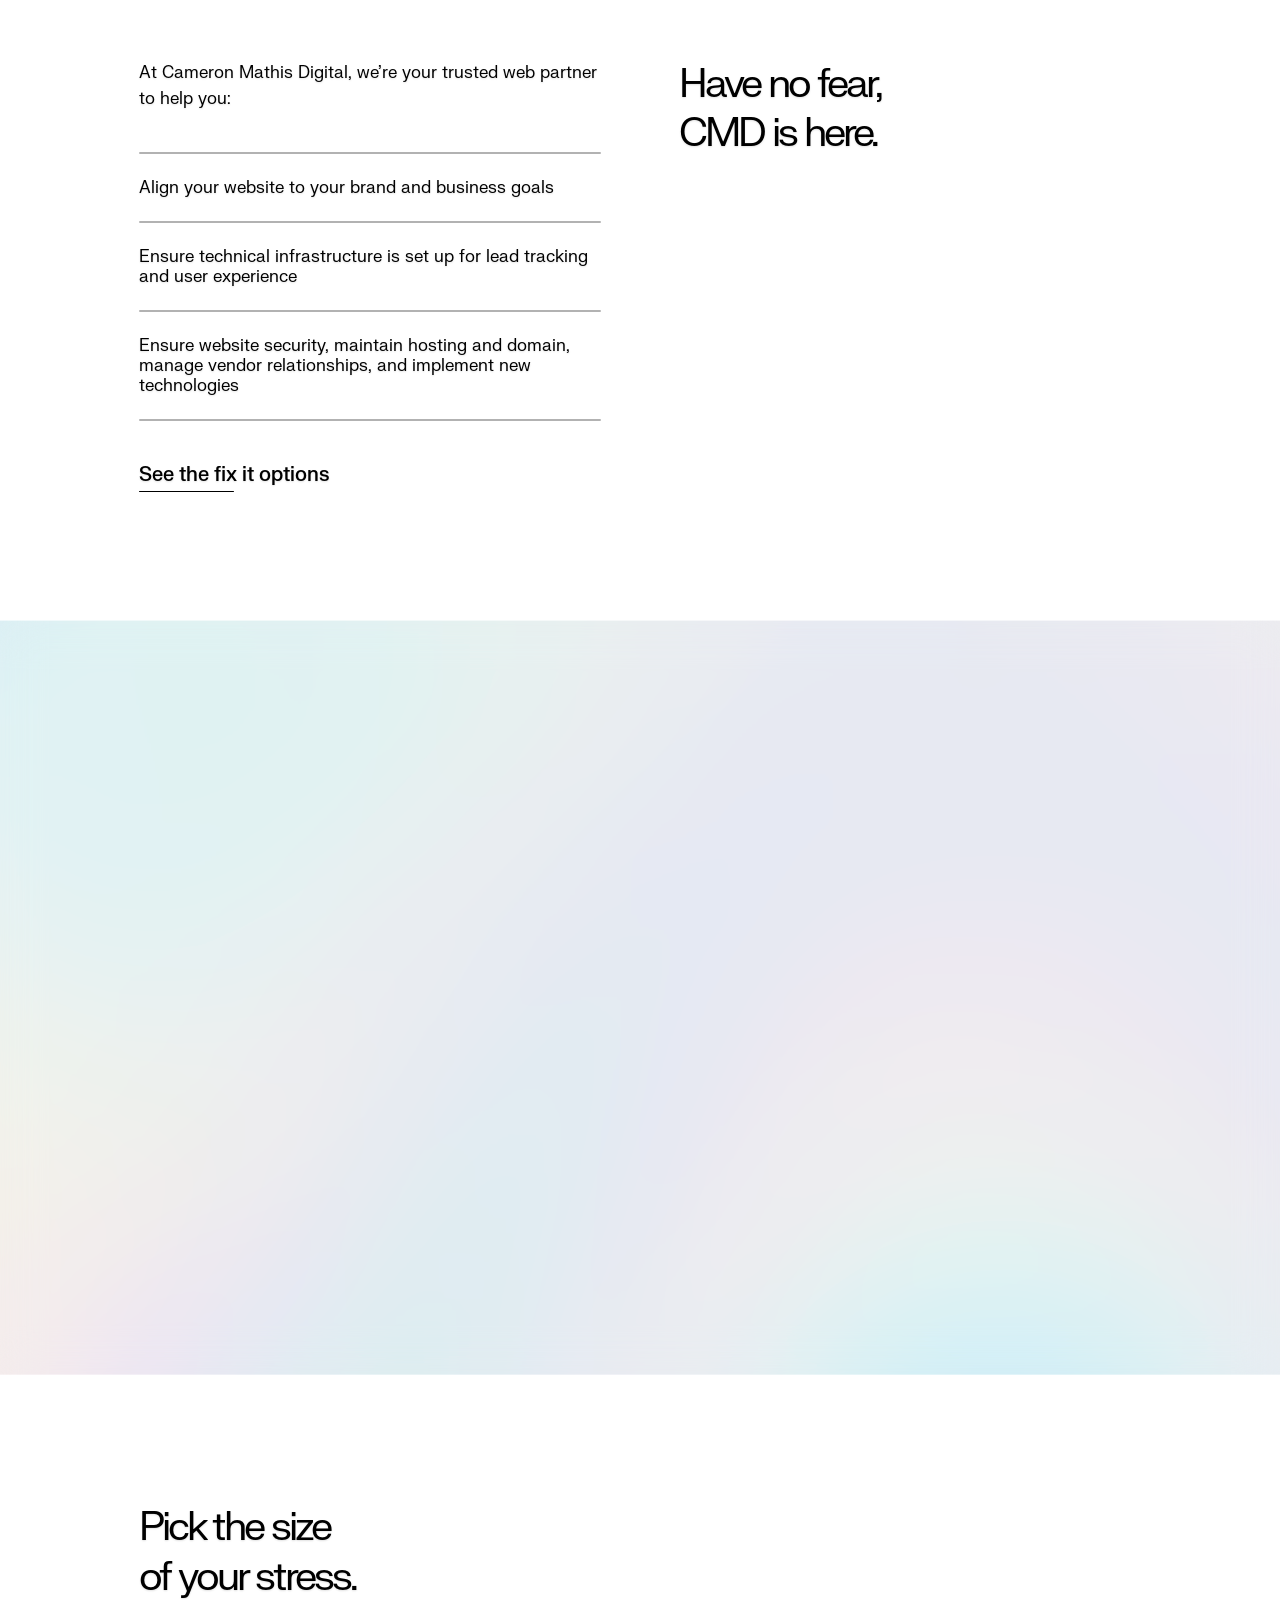
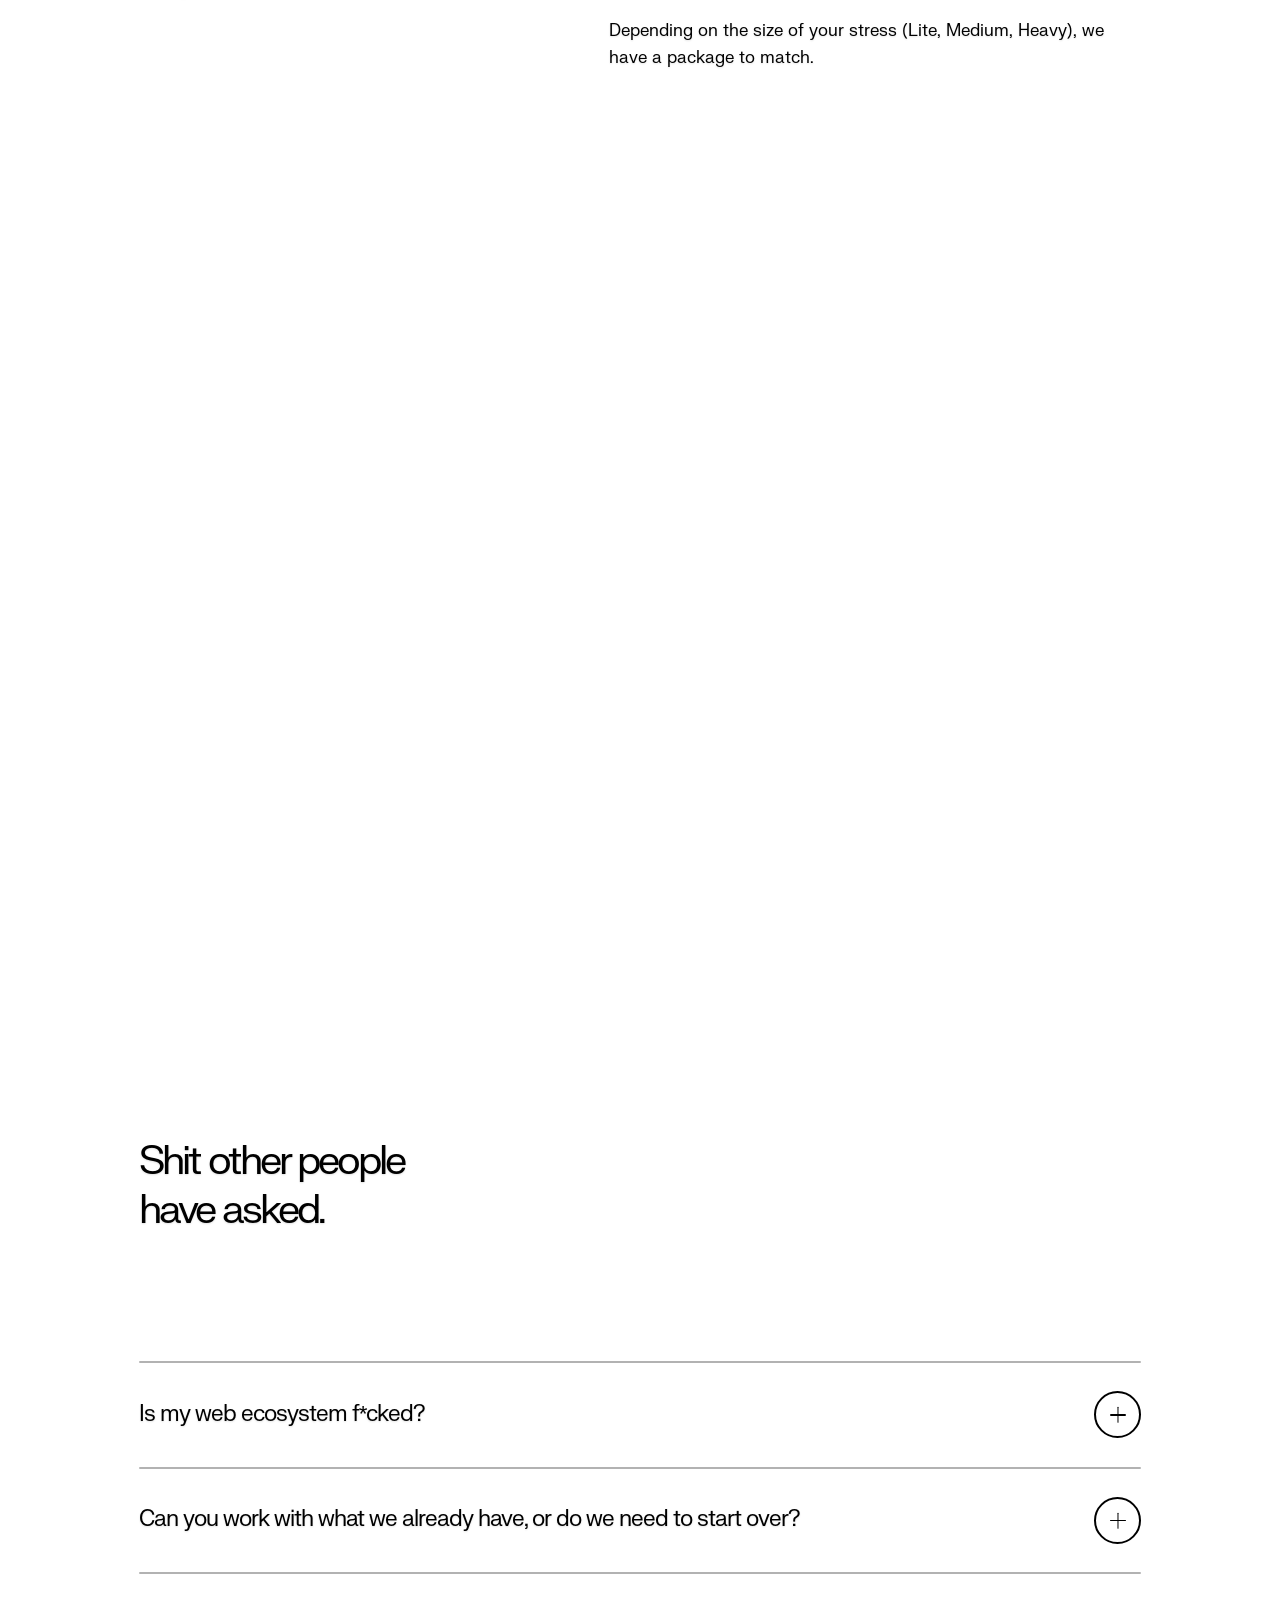
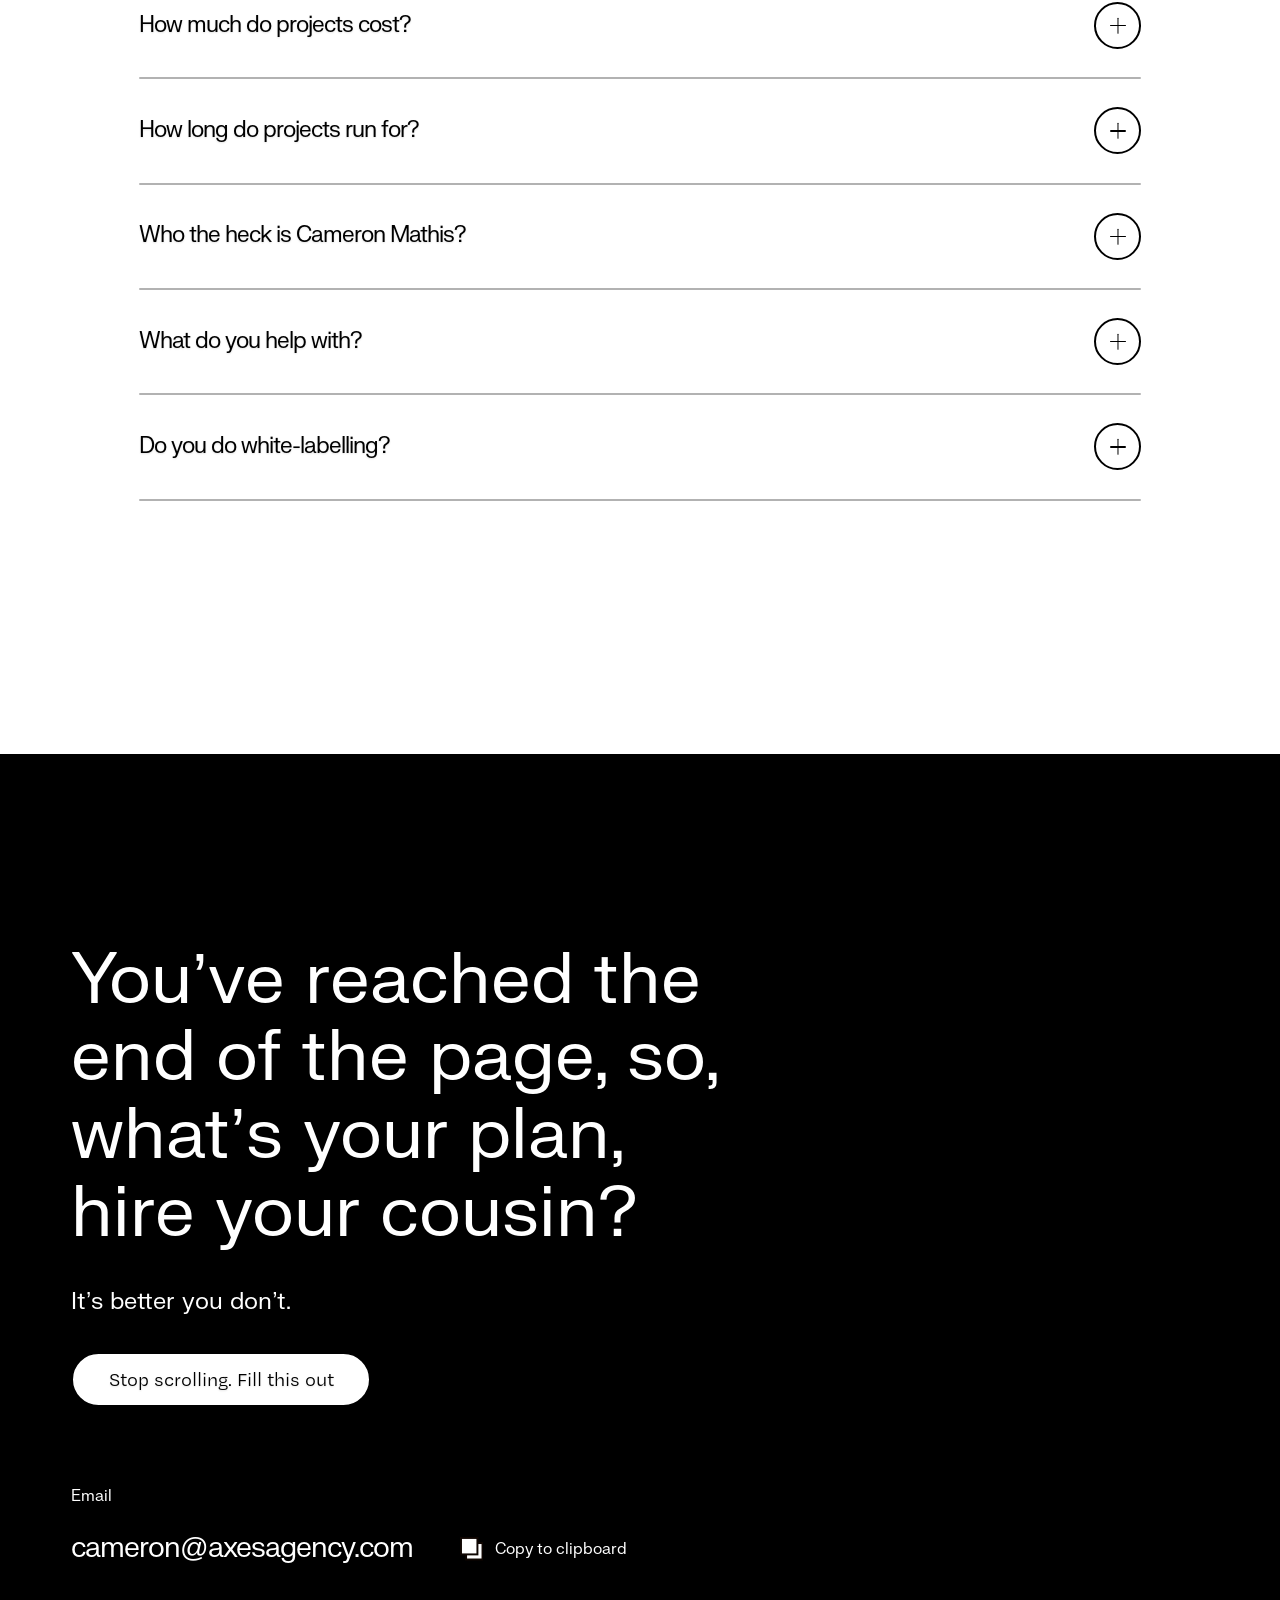
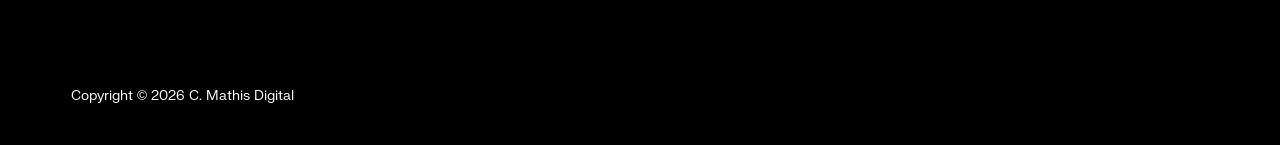
==== commit 8f7def6c: "Reverse Home service section columns" ====
--- a/index.html
+++ b/index.html
@@ -24,7 +24,7 @@
   <meta name="twitter:image:alt" content="C. Mathis Digital logo on a pastel holographic background">
   <meta content="width=device-width, initial-scale=1" name="viewport">
   <link href="css/site.css?v=20260816-nav-cube-1" rel="stylesheet" type="text/css">
-  <link href="css/pages/index.css?v=20260826-home-layout-7" rel="stylesheet" type="text/css">
+  <link href="css/pages/index.css?v=20260826-home-reverse-1" rel="stylesheet" type="text/css">
 
   <script type="text/javascript">!function(o,c){var n=c.documentElement,t=" w-mod-";n.className+=t+"js",("ontouchstart"in o||o.DocumentTouch&&c instanceof DocumentTouch)&&(n.className+=t+"touch")}(window,document);</script>
   <link rel="icon" href="/cmd-website-staging/images/favicon.jpg" type="image/jpeg" sizes="32x32">
@@ -88,20 +88,6 @@
                 </div>
               </div>
             </a>
-            <a data-w-id="fe5844d1-ebc9-caad-d14b-fea8ce149991" href="websites.html" class="menu_item is-mega-menu two w-inline-block">
-              <div class="menu_item-inner">
-                <div class="heading-custom1 is-mega-menu">Websites</div>
-                <div class="div-hide is-menu-item">
-                  <div class="menu_item-line is-white"></div>
-                </div>
-              </div>
-            </a>
-            <a href="ai-readiness.html" class="menu_item is-mega-menu two w-inline-block">
-              <div class="menu_item-inner">
-                <div class="heading-custom1 is-mega-menu">AI Readiness</div>
-                <div class="div-hide is-menu-item"><div class="menu_item-line is-white"></div></div>
-              </div>
-            </a>
             <a data-w-id="fe5844d1-ebc9-caad-d14b-fea8ce149991" href="services.html" class="menu_item is-mega-menu two w-inline-block">
               <div class="menu_item-inner">
                 <div class="heading-custom1 is-mega-menu">Fix it Options</div>
@@ -244,7 +230,7 @@
           </div>
         </div>
       </section>
-      <section class="section-home-2col background-color-white">
+      <section class="section-home-2col home-section-reversed background-color-white">
         <div class="page-padding">
           <div class="container-medium">
             <div class="padding-vertical padding-xhuge">
--- a/css/pages/index.css
+++ b/css/pages/index.css
@@ -110,6 +110,23 @@
 
 /* Keep Home proof and profile sections aligned with the internal-page rhythm. */
 
+@media screen and (min-width: 992px) {
+  .main-site-page.home-page .home-section-reversed ._2col_component {
+    display: grid;
+  }
+
+  .main-site-page.home-page .home-section-reversed ._2col_content-left {
+    grid-column: 2;
+    grid-row: 1;
+  }
+
+  .main-site-page.home-page .home-section-reversed ._2col_content-right {
+    grid-column: 1;
+    grid-row: 1;
+    align-items: flex-start;
+  }
+}
+
 .main-site-page.home-page .section-about-profile .padding-vertical.padding-xhuge {
   padding-top: clamp(4.5rem, 7vw, 6.5rem);
   padding-bottom: clamp(4.5rem, 7vw, 6.5rem);
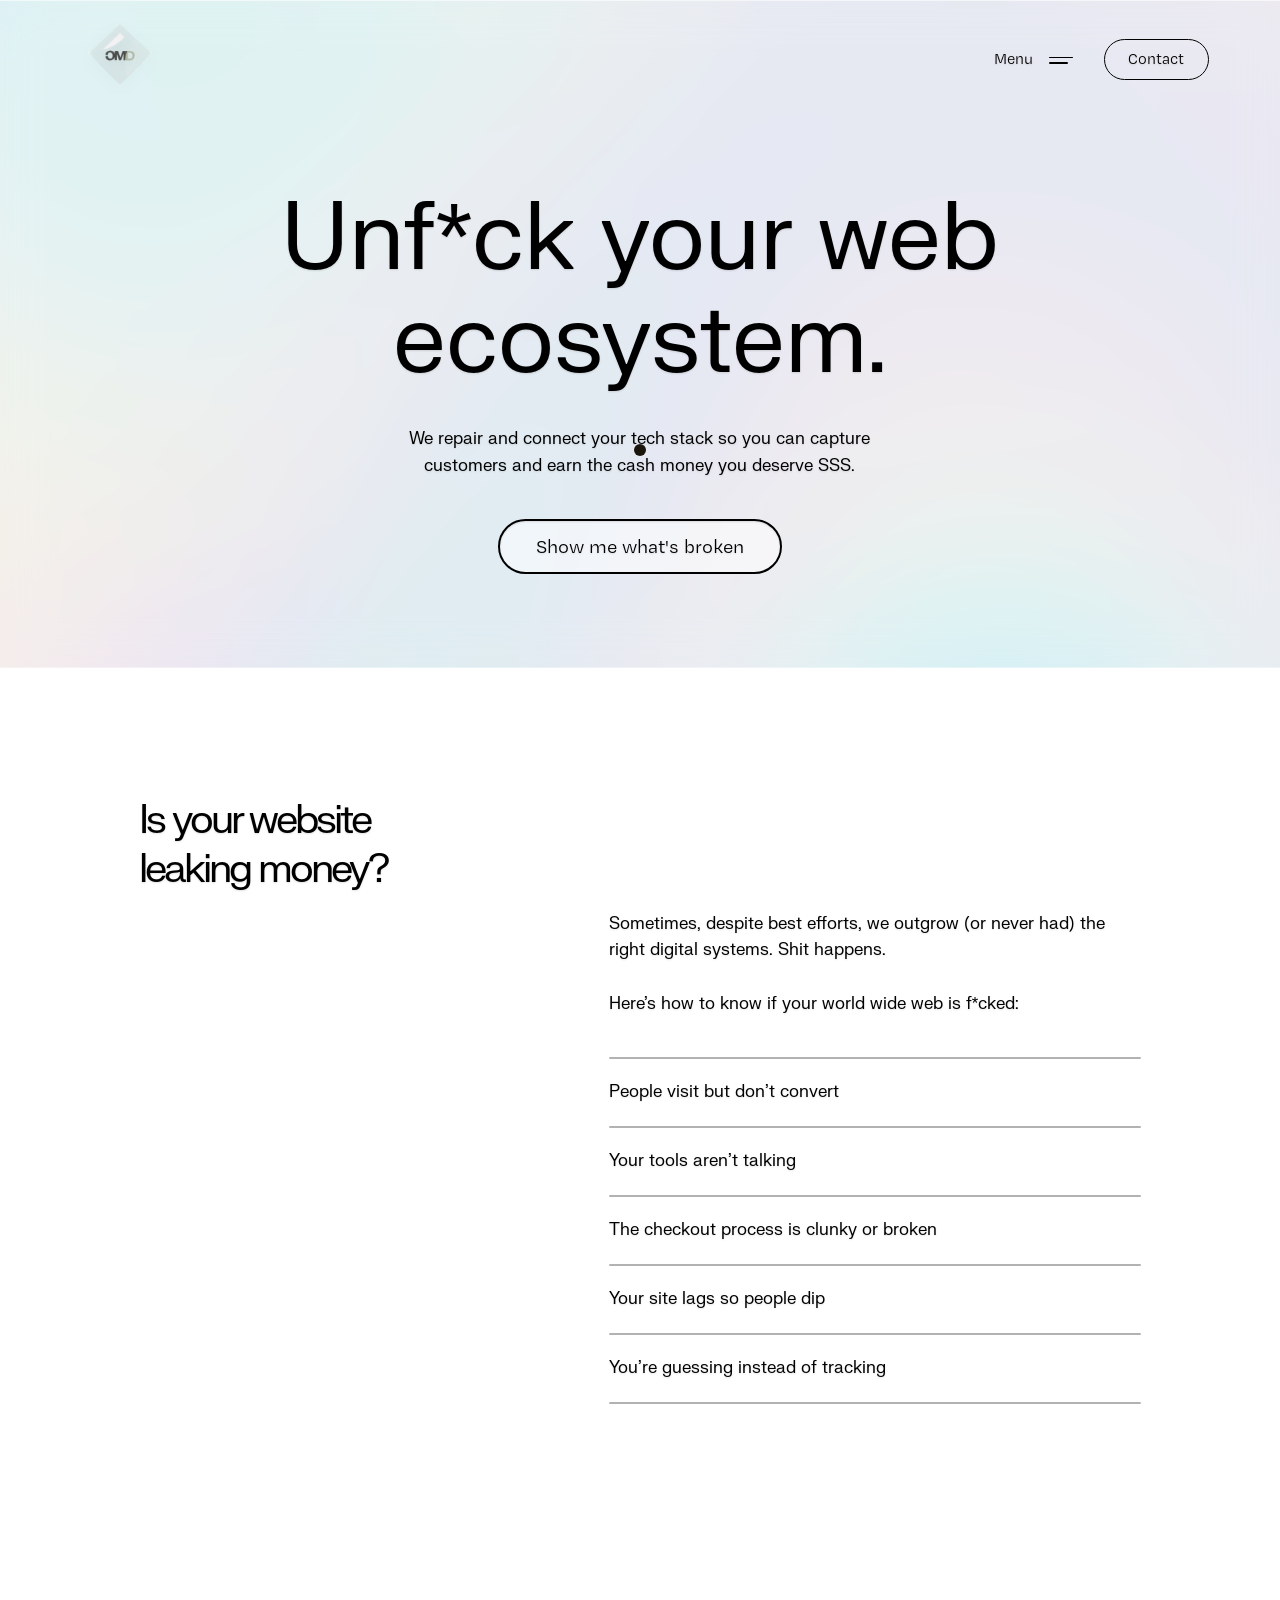
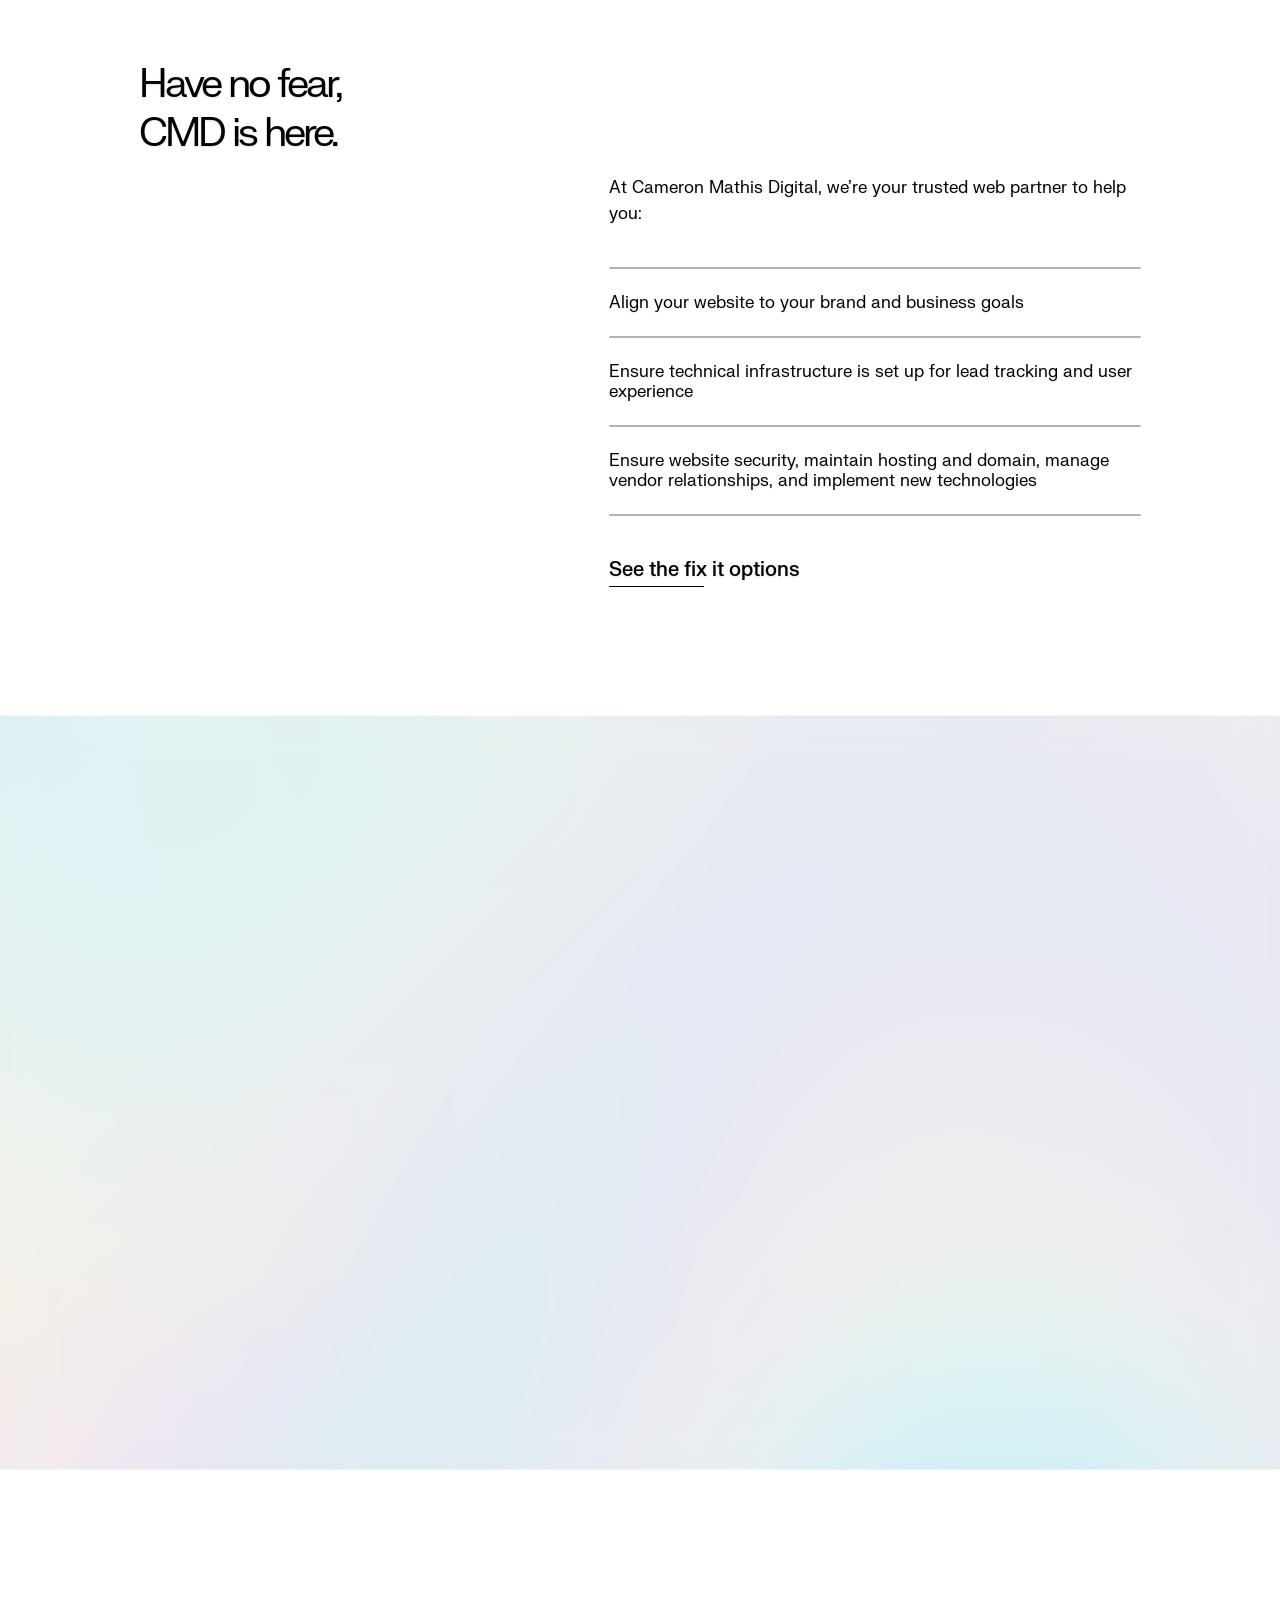
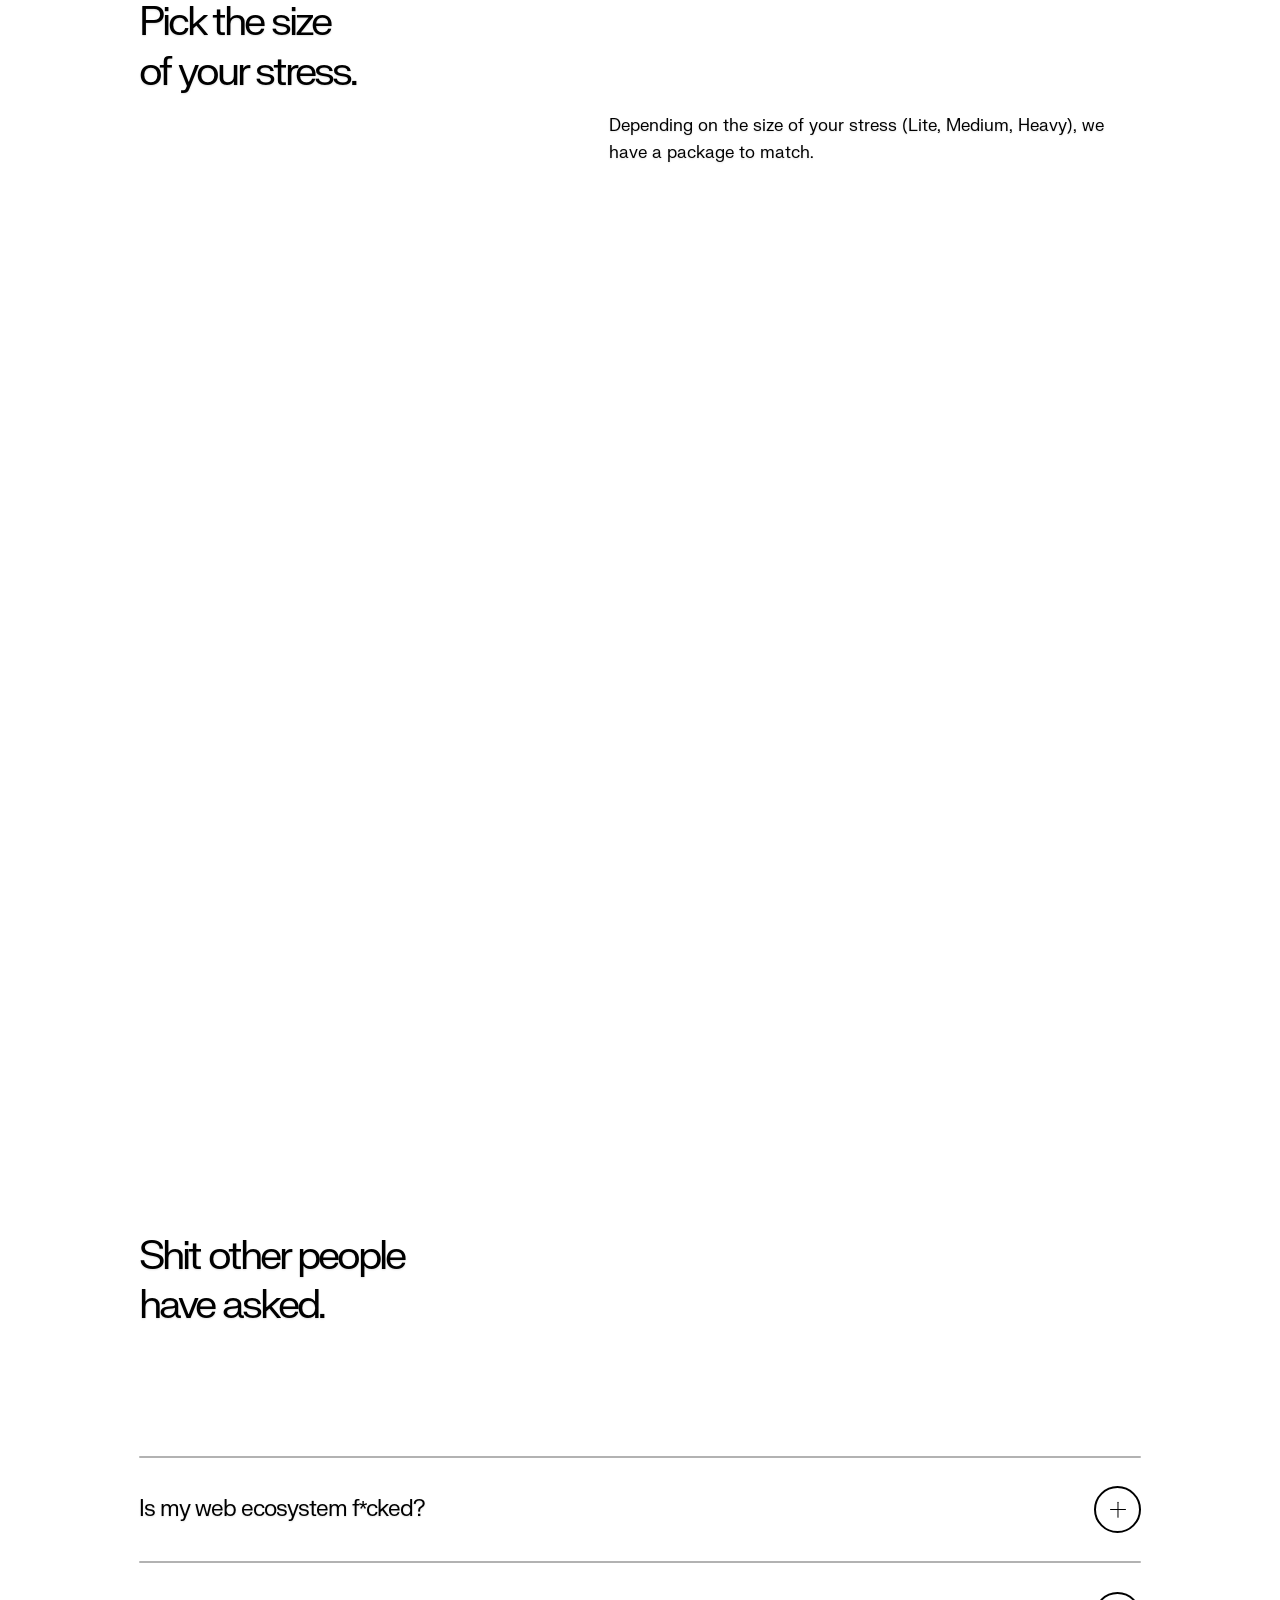
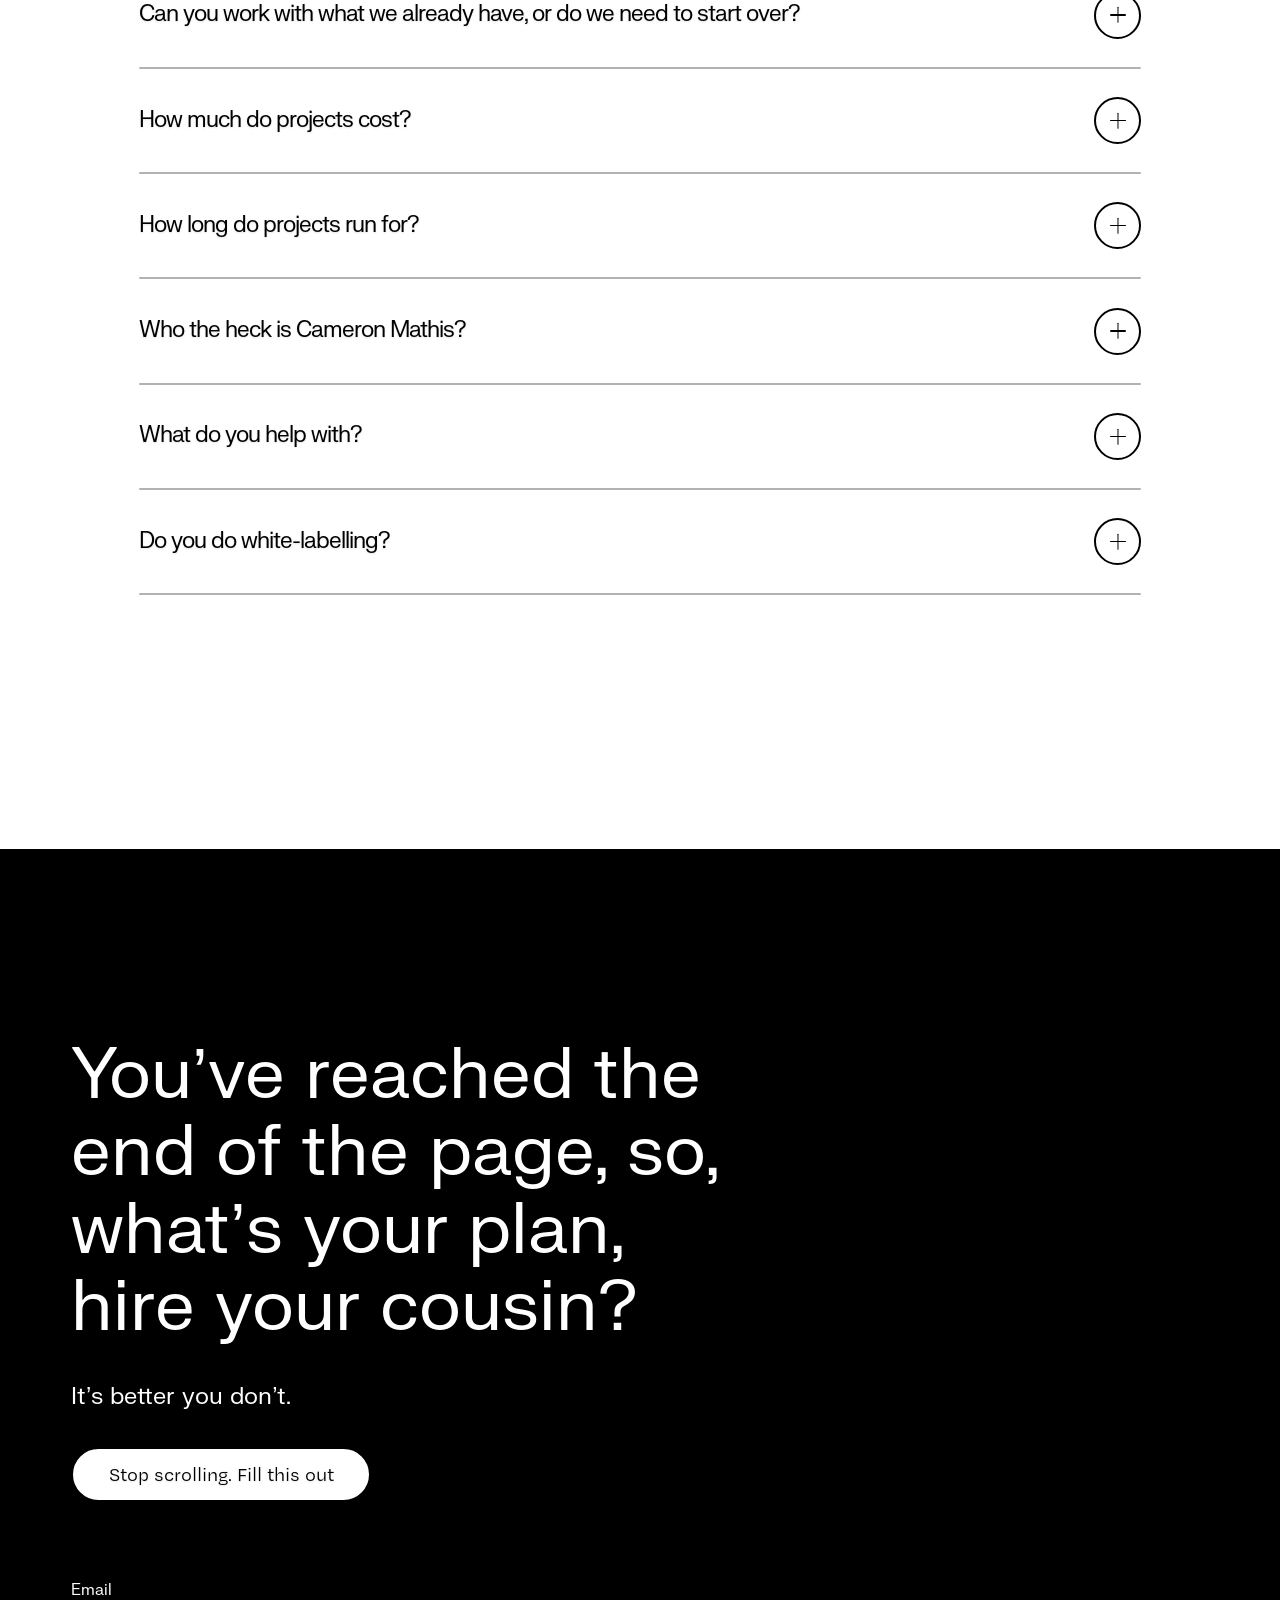
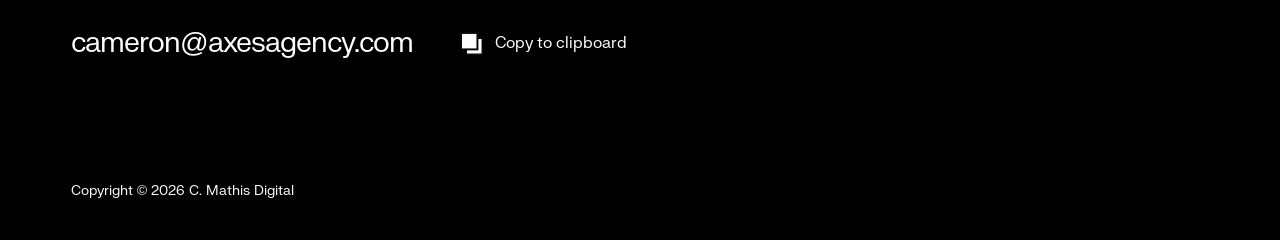
==== commit 29ca5e1f: "Restore original Home service layout" ====
--- a/index.html
+++ b/index.html
@@ -24,7 +24,7 @@
   <meta name="twitter:image:alt" content="C. Mathis Digital logo on a pastel holographic background">
   <meta content="width=device-width, initial-scale=1" name="viewport">
   <link href="css/site.css?v=20260816-nav-cube-1" rel="stylesheet" type="text/css">
-  <link href="css/pages/index.css?v=20260826-home-reverse-1" rel="stylesheet" type="text/css">
+  <link href="css/pages/index.css?v=20260826-home-layout-7" rel="stylesheet" type="text/css">
 
   <script type="text/javascript">!function(o,c){var n=c.documentElement,t=" w-mod-";n.className+=t+"js",("ontouchstart"in o||o.DocumentTouch&&c instanceof DocumentTouch)&&(n.className+=t+"touch")}(window,document);</script>
   <link rel="icon" href="/cmd-website-staging/images/favicon.jpg" type="image/jpeg" sizes="32x32">
@@ -230,7 +230,7 @@
           </div>
         </div>
       </section>
-      <section class="section-home-2col home-section-reversed background-color-white">
+      <section class="section-home-2col background-color-white">
         <div class="page-padding">
           <div class="container-medium">
             <div class="padding-vertical padding-xhuge">
--- a/css/pages/index.css
+++ b/css/pages/index.css
@@ -110,23 +110,6 @@
 
 /* Keep Home proof and profile sections aligned with the internal-page rhythm. */
 
-@media screen and (min-width: 992px) {
-  .main-site-page.home-page .home-section-reversed ._2col_component {
-    display: grid;
-  }
-
-  .main-site-page.home-page .home-section-reversed ._2col_content-left {
-    grid-column: 2;
-    grid-row: 1;
-  }
-
-  .main-site-page.home-page .home-section-reversed ._2col_content-right {
-    grid-column: 1;
-    grid-row: 1;
-    align-items: flex-start;
-  }
-}
-
 .main-site-page.home-page .section-about-profile .padding-vertical.padding-xhuge {
   padding-top: clamp(4.5rem, 7vw, 6.5rem);
   padding-bottom: clamp(4.5rem, 7vw, 6.5rem);
